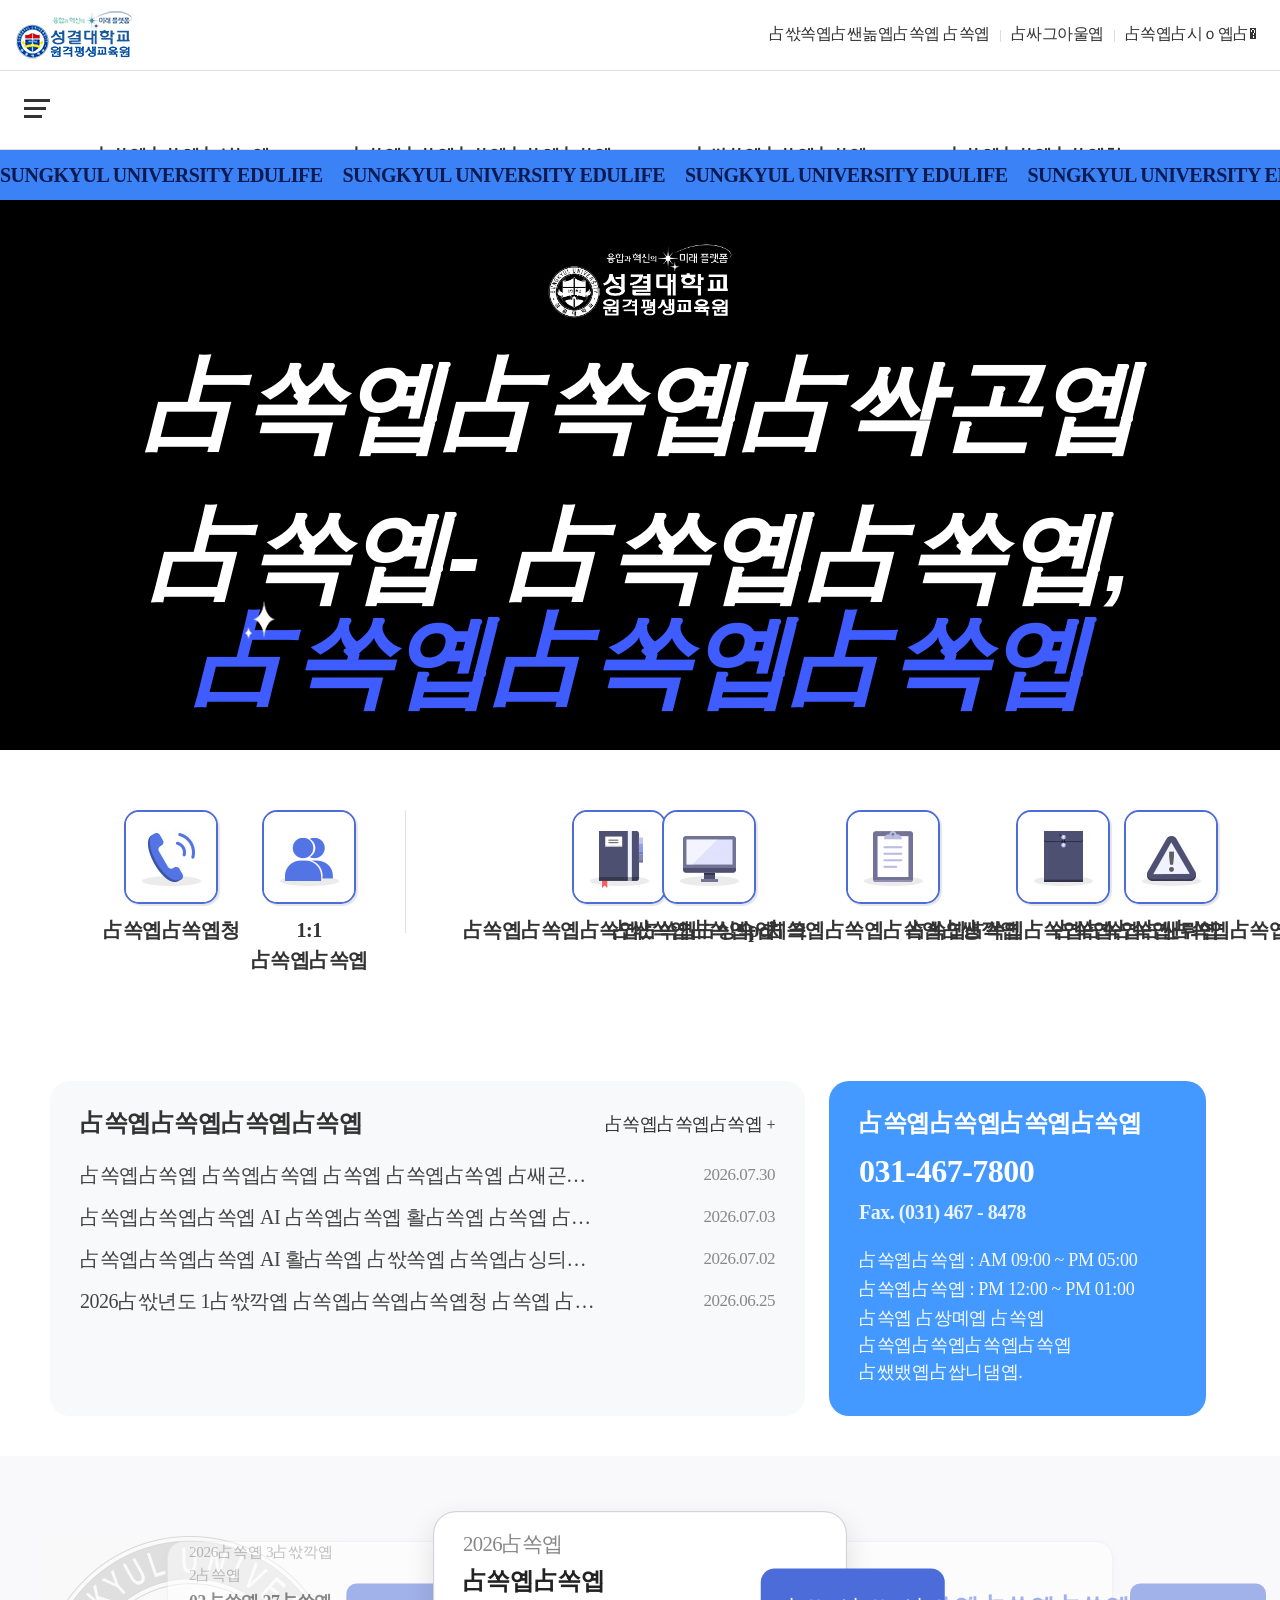
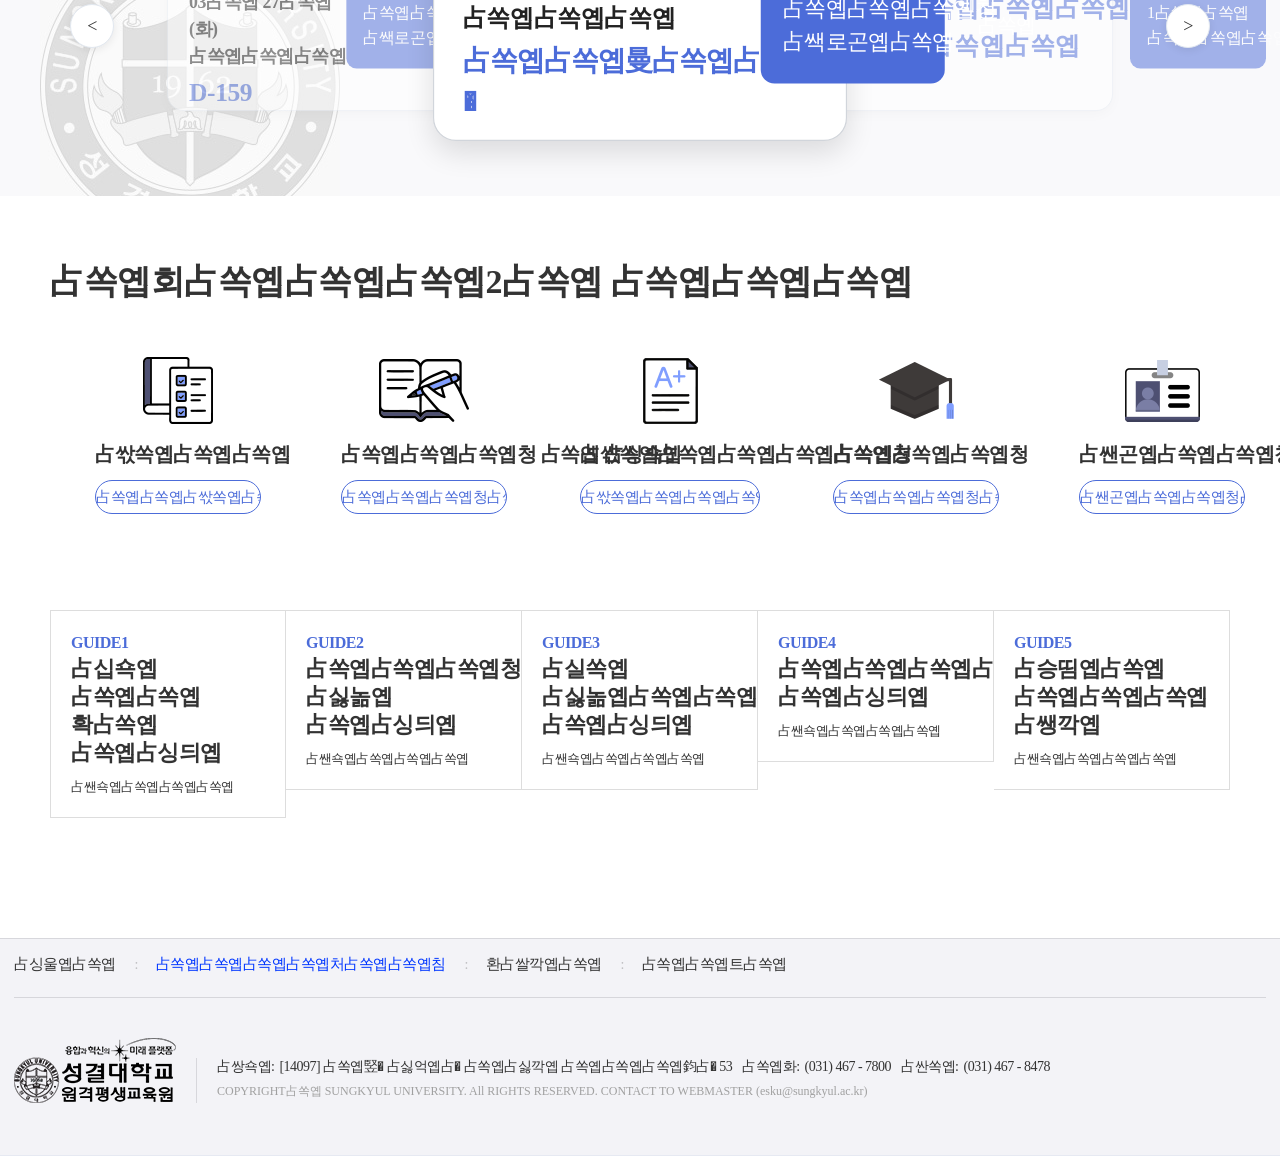
==== index.html @ aa6edd79 "Add files via upload" ====
<!DOCTYPE html>
<!-- saved from url=(0062)https://edulife.sungkyul.ac.kr/lec/home/cyberlec/new_index.php -->
<html lang="ko"><head><meta http-equiv="Content-Type" content="text/html; charset=EUC-KR">



<meta http-equiv="X-UA-Compatible" content="IE=edge">
<link rel="canonical" href="https://edulife.sungkyul.ac.kr/">
<meta name="description" content="������ �������� Ŀ��ŧ������ ��ȸ������ 1�� �հ��� �ϼ��غ�����.">
<meta property="og:type" content="website">
<meta property="og:title" content="��ȸ������ 1��! �Ϻ� ��� �ΰ� | ������б�">
<meta property="og:description" content="������ �������� Ŀ��ŧ������ ��ȸ������ 1�� �հ��� �ϼ��غ�����.">
<meta property="og:image" content="https://edulife.sungkyul.ac.kr/img/new_page/images/thumb_main.jpg">
<meta property="og:url" content="https://edulife.sungkyul.ac.kr">
<meta property="og:site_name" content="������б��������������">

<meta name="twitter:card" content="summary">
<meta name="twitter:title" content="��ȸ������ 1��! �Ϻ� ��� �ΰ� | ������б�">
<meta name="twitter:description" content="������ �������� Ŀ��ŧ������ ��ȸ������ 1�� �հ��� �ϼ��غ�����.">
<meta name="twitter:image" content="https://edulife.sungkyul.ac.kr/img/new_page/images/thumb_main.jpg">


<title>������б��������������</title>

<script src="./files/jquery-1.10.2.min.js.�ٿ�ε�"></script>
<!-- script type="text/javascript" src="/js/jquery.min.js"></script>   ���γ��� �����ʿ� ������ ver3.1.1 -->
<link href="./files/new_comm.css" rel="stylesheet" type="text/css">
<link href="./files/new_main.css" rel="stylesheet" type="text/css">
<link rel="stylesheet" href="./files/new_main2.css">
<link rel="icon" href="https://edulife.sungkyul.ac.kr/img/favicon.ico" type="image/x-icon">
<script>
//Ȩ������ �������ϸ鼭 getLoginNeed2 ���θ���: �α��� ��ΰ� Ʋ��:2018-09-11201809


var mouseX,mouseY,mouseID;
function getMemberLayer(id,e)
{	
	var x = (e.pageX) ? e.pageX : document.body.scrollLeft+event.clientX;
	var y = (e.pageY) ? e.pageY : document.body.scrollTop+event.clientY;
	var layer = document.getElementById('_member_layer_');
	if (location.href.indexOf('/home/') != -1||location.href.indexOf('/_system/') != -1)frames._action_frame_.location.href = "mypage.php?a=mbr_layer&id=" + id;
	else frames._action_frame_.location.href = "./_check.php?checkfile=mbrlayer&id=" + id;
	layer.style.display = 'block';
	layer.style.top = y-10+"px";
	layer.style.left = x+20+"px";

	mouseX = x;
	mouseY = y;
	mouseID= id;
}
function getMemberLayer_privacy(id,e, stat)
{	
	if(stat == 1) {
		var x = (e.pageX) ? e.pageX : document.body.scrollLeft+event.clientX;
		var y = (e.pageY) ? e.pageY : document.body.scrollTop+event.clientY;
		var layer = document.getElementById('_member_layer_');
		if (location.href.indexOf('/home/') != -1||location.href.indexOf('/_system/') != -1)frames._action_frame_.location.href = "mypage.php?a=mbr_layer&id=" + id;
		else frames._action_frame_.location.href = "./_check.php?checkfile=mbrlayer&id=" + id;
		layer.style.display = 'block';
		layer.style.top = y-10+"px";
		layer.style.left = x+20+"px";

		mouseX = x;
		mouseY = y;
		mouseID= id;
	} else {
		alert("�޴� ���ٱ����� �����ϴ�. �����ڿ��� �������ֽñ� �ٶ��ϴ�.");
	}
}
function MemberLayerHide(e)
{
	var x = (e.pageX) ? e.pageX : document.body.scrollLeft+event.clientX;
	var y = (e.pageY) ? e.pageY : document.body.scrollTop+event.clientY;

	if (x != mouseX || y != mouseY)
	{
		var layer = document.getElementById('_member_layer_');
		if(layer){
		layer.style.display = 'none';
		}
	}
}
function getMemberWin(que)
{
	window.open('../../_system/module/member/member.php?xsite=cyberlec&id=' + que,'','left=0,top=0,width=800,height=630,status=yes,scrollbars=yes');
}
function getEmailWin(domain,id)
{
	location.href = "mailto:" + id + "@" + domain;
}
function OpenZipcode(pwd,z1,z2,ad,ad1) 
{
	var gpwd = (pwd) ? pwd : '.';
	var url = gpwd+'/zipsearch/zipcode.php?zip1='+z1+'&zip2='+z2+'&address='+ad+'&address1='+ad1;
	window.open(url,'zip_win','width=460,height=550,statusbar=no,scrollbars=yes,toolbar=no');
}
function smOver(obj)
{
	obj.style.background='#FE8820';
	obj.style.color='white';
}
function smOut(obj)
{
	obj.style.background='#EFECE0';
	obj.style.color='black';
}
function goUrl(url,opt)
{
	if (opt == "")
	location.href = url;
	else
	window.open(url , '' , opt);
}
function reqChat(myid,userid)
{
	if (myid == '')
	{
		alert('�α����� �ּ���.      ');
	}
	else {
		window.open('../../_system/module/chat/chat.php?xsite=cyberlec&a=mkroom&que=mantoman/main&callid='+userid,'','left=0,top=0,width=500,height=480,scrollbars=no,status=yes');
	}
}
function SendSms(name,num,path)
{
	if (num == "")
	{
		alert("�޴��� ��ȣ�� �������� �ʾҽ��ϴ�.        ");
	}
	else
	{
		var n = num.split('-');
		url = path+"module.php?module=sms&q=phone&mobile_1="+n[0]+"&mobile_2="+n[1]+""+n[2]+"&toname="+name;
		getPopUpFlag(window.open(url , '' , 'left=0,top=0,width=170,height=390,scrollbars=no,status=yes,resizable=no'));
	}
}
function UploadView(id,uid,ok,que)
{
	if (ok == '1')
	{
		getPopUpFlag(window.open("../../_system/module/upload/view.php?xsite=cyberlec&id="+id+"&uid=" + uid + "&view=" + que , 'uploadviewwin', 'left=0,top=0,width=440,height=100,scrollbars=yes,status=yes'));
	}
	else {
		alert('�ٿ�ε� ������ �����ϴ�.             ');
	}
}
function BbsArticleWin(url,w,h)
{
	getPopUpFlag(window.open(url , 'articlewin' , 'left=0,top=0,width='+w+',height='+h+',scrollbars=yes,status=yes'));
}

function showInvWin(url)
{
	getPopUpFlag(window.open(url , 'articlewin' , 'left=0,top=0,width=800,height=600,scrollbars=yes,status=yes'));
}
function zoom(uid)
{
	window.open('../../_system/module/shop/zoom.php?uid=' + uid,'','left=0,top=0,width=480,height=555,scrollbars=no,status=yes');
}
function getTpriceLoyaltyJs(tprice,val)
{
	var tmpval = val ? val : 1; 
	return parseInt(Math.floor(parseInt(tprice)/tmpval ) * tmpval);
} 
function getLoginNeed()
{
	if(confirm('�α����� �ʿ��մϴ�.        \n\n���� �α����Ͻðڽ��ϱ�?'))
	{
		//location.href = "./login.php?referer=" + escape(location.href);
		location.href = "./login.php";
	}
}

//Ȩ������ �������ϸ鼭 ���θ���: �α��� ��ΰ� Ʋ��:2018-09-11
function getLoginNeed2()
{
	if(confirm('�α����� �ʿ��մϴ�.        \n\n���� �α����Ͻðڽ��ϱ�?'))
	{
		//location.href = "./login.php?referer=" + escape(location.href);
		location.href = "/lec/home/cyberlec/membership.php?q=content12";
	}
}

//20201027 �ű������� �α��� url
function getLoginNeed3()
{
	if(confirm('�α����� �ʿ��մϴ�.        \n\n���� �α����Ͻðڽ��ϱ�?'))
	{
		location.href = "./new_member.php?q=content01&referer=%2Flec%2Fhome%2Fcyberlec%2Fnew_index.php";
	}
}

function getDownInfo(uid)
{
	window.open('../../_system/module/upload/info.php?uid=' + uid,'','left=0,top=0,width=480,height=555,scrollbars=yes,status=yes');
}
function getMessenger(id)
{
	window.open('../../_system/module/messenger/index.php?id=' + id,'','left=0,top=0,width=550,height=650,scrollbars=no,status=yes,resizable=yes');
}

//webz
function imgOrignWin(url)
{
	getPopUpFlag(window.open('./img.view.php?img=' + url,'','width=10px,height=10px,status=yes,resizable=yes,scrollbars=yes'));
}
function sendprint(uid)
{
	getPopUpFlag(window.open('../../_system/module/print/print.htm?uid=' + uid , 'printwin' , 'top=0,left=0,width=650,height=600,scrollbars=yes,status=yes'));
}
function statview(id)
{
	getPopUpFlag(window.open('bbs_opr.php?q=stat&newwin=Y&id='+id , 'bbsstatwin' , 'top=0,left=0,width=650,height=600,scrollbars=no,status=yes'));
}
function singo(table,uid,userid,mbid)
{
	if (mbid == "")
	{
		alert('ȸ������ �α����� �ּ���.            ');
		return;
	}
	getPopUpFlag(window.open("bbs_opr.php?q=singo&xsite=cyberlec&newwin=Y&id=opr_notice&tbl=" + table + "&suid=" + uid + "&userid="+userid, "singowin" , "left=0,top=0,width=550,height=330,scrollbars=no,status=yes"));
}
function getDivWidth(width,div)
{
	var maxsize = parseInt(width);
    var content = document.getElementById(div); 
    var img = content.getElementsByTagName("img"); 
    for(i=0; i<img.length; i++) 
    { 

        if ( eval('img[' + i + '].width > maxsize') ) 
        { 
            var heightSize = ( eval('img[' + i + '].height')*maxsize )/eval('img[' + i + '].width') ; 
            eval('img[' + i + '].width = maxsize') ; 
            eval('img[' + i + '].height = heightSize') ; 
        } 
    }
	content.innerHTML = content.innerHTML.replace(/<img /ig,"<img onclick='imgOrignWin(this);' ");
}
function onlyNumber2(){
     if((event.keyCode<48)||(event.keyCode>57)){
       event.returnValue=false;
       }
 }
function ReSizeIframe() {}//����¡ó��
function getPageLink(lnum,p,tpage,imgpath)
{
	var g_p1 = "<img src='"+imgpath+"/prev1.gif' alt='������ư'> <span style='color:#666666;'>����</span>";
	var g_p2 = "<img src='"+imgpath+"/prev2.gif' alt='������ư'> <span style='color:#666666;'>����</span>";
	var g_n1 = "<span style='color:#666666;'>����</span> <img src='"+imgpath+"/next1.gif' alt='������ư'>";
	var g_n2 = "<span style='color:#666666;'>����</span> <img src='"+imgpath+"/next2.gif' alt='������ư'>";
	var g_cn = "&nbsp;&nbsp;<img src='"+imgpath+"/cutln.gif' hspace='8' alt='���м�'>&nbsp;&nbsp;";
	var g_q  = "<a href='javascript:getPageGo(1);'><img src='"+imgpath+"/btn_firstp.gif' alt='�Ǿչ�ư'> �Ǿ�</a> ";

	if(p < lnum+1) {
		g_q += g_p1;
	}else{
		var pp = parseInt((p-1)/lnum)*lnum; g_q += "<a href='javascript:getPageGo("+pp+");' style='color:#666666;'>"+g_p2+"</a>";
	}
	
	g_q += g_cn;

	var st1 = parseInt((p-1)/lnum)*lnum + 1;
	var st2 = st1 + lnum;

	for(var jn = st1; jn < st2; jn++)
	if ( jn <= tpage)
	(jn == p)? g_q += "<b style='font-size:11px;color:#FF4040;border:#dfdfdf solid 1px;padding:4px 6px 1px 6px;height:10px;background:#efefef;'>"+jn+"</b>"+g_cn : g_q += "<a href='javascript:getPageGo("+jn+");' style='color:#666666;'>"+jn+"</a>"+g_cn;

	if(tpage < lnum || tpage < jn) {
		g_q += g_n1;
	}else{
		var np = jn; g_q += "<a href='javascript:getPageGo("+np+");'>"+g_n2+"</a>";
	}
	g_q  += " <a href='javascript:getPageGo("+tpage+");' style='color:#666666;'>�ǳ� <img src='"+imgpath+"/btn_lastp.gif' alt='�ǳ���ư'></a>";
	document.write(g_q);
}
	
// ���������� ������ ��, ����������, ����������, URL
function get_paging(write_pages, cur_page, total_page, url, add)
{    
	var first = "<img src='/lec/_system/image/page/default/btn_firstp.gif' alt='�Ǿչ�ư'>";
	var prev = "<img src='/lec/_system/image/page/default/prev2.gif' alt='������ư'>";
	var next = "<img src='/lec/_system/image/page/default/next2.gif' alt='������ư'>";
	var last = "<img src='/lec/_system/image/page/default/btn_lastp.gif' alt='�ǳ���ư'>";	
	var vline = "&nbsp;&nbsp;<img src='/lec/_system/image/page/default/cutln.gif' hspace='8' alt='���м�'>&nbsp;&nbsp;";
	
    var str = '';
    if (cur_page > 1) {
        str += '<a href="'+url+'1'+add+'" class="pg_page pg_start">'+first+'</a>';
    }

    start_page = ( ( (parseInt)( (cur_page - 1 ) / write_pages ) ) * write_pages ) + 1;
    end_page = start_page + write_pages - 1;

    if (end_page >= total_page) end_page = total_page;

    if (start_page > 1) str += '<a href="'+url+(start_page-1)+add+'" class="pg_page pg_prev">'+prev+'</a>';

    if (total_page > 1) {
        for (var k = start_page; k <= end_page; k++) {
			
			//console.log('61 k=',k,' cur_page=',cur_page,' start_page=',start_page, ' end_page=',end_page);
			
            if (cur_page != k)
				if(k == start_page) str += '<a href="'+url+k+add+'" class="pg_page">'+k+'</a>';
                else str += vline+'<a href="'+url+k+add+'" class="pg_page">'+k+'</a>';
            else{
				if(k == start_page) str += '<strong class="pg_current">'+k+'</strong>';
                else str += vline+'<strong class="pg_current">'+k+'</strong>';
			}
        }
    }

    if (total_page > end_page) str += '<a href="'+url+(end_page+1)+add+'" class="pg_page pg_next">'+next+'</a>';

    if (cur_page < total_page) {
        str += '<a href="'+url+total_page+add+'" class="pg_page pg_end">'+last+'</a>';
    }
	
    if (str)
        document.write("<nav class='pg_wrap'><strong class='pg'>"+str+"</strong></nav>");
    else
        document.write("");
}

//20200929 ���������� ������ ��, ����������, ����������, URL - default_my_new ��
function get_paging2(write_pages, cur_page, total_page, url, add)
{    
	var first = "ó��";
	var prev = "����";
	var next = "����";
	var last = "��";	
	var vline = " "; // ���м�
	
    var str = '';
    if (cur_page > 1) {
        str += '<a href="'+url+'1'+add+'" class="page_prev">'+first+'</a>';
    }

    start_page = ( ( (parseInt)( (cur_page - 1 ) / write_pages ) ) * write_pages ) + 1;
    end_page = start_page + write_pages - 1;

    if (end_page >= total_page) end_page = total_page;

    if (start_page > 1) str += vline+'<a href="'+url+(start_page-1)+add+'" class="page_prev">'+prev+'</a>';

    if (total_page > 1) {
        for (var k = start_page; k <= end_page; k++) {
			
            if (cur_page != k)
				if(k == start_page) str += vline+'<a href="'+url+k+add+'" >'+k+'</a>';
                else str += vline+'<a href="'+url+k+add+'" >'+k+'</a>';
            else{
				if(k == start_page) str += vline+'<a href="#" class="on_page" title="���õ�">'+k+'</a>';
                else str += vline+'<a href="#" class="on_page" title="���õ�">'+k+'</a>';
			}
        }
    }

    if (total_page > end_page) str += vline+'<a href="'+url+(end_page+1)+add+'" class="page_next">'+next+'</a>';

    if (cur_page < total_page) {
        str += vline+'<a href="'+url+total_page+add+'" class="page_next">'+last+'</a>';
    }
	
    if (str)
        document.write("<div class='board_page'>"+str+"</div>");
    else
        document.write("");
}

//2021.01. ���������� �̺�Ʈ��
function get_paging3(write_pages, cur_page, total_page, url, add)
{    
	var first = "<<";
	var prev = "<";
	var next = ">";
	var last = ">>";	
	var vline = " "; // ���м�
	
    var str = '';
    if (cur_page > 1) {
        str += '<li><a href="'+url+'1'+add+'" class="page">'+first+'</a></li>';
    }

    start_page = ( ( (parseInt)( (cur_page - 1 ) / write_pages ) ) * write_pages ) + 1;
    end_page = start_page + write_pages - 1;

    if (end_page >= total_page) end_page = total_page;

    if (start_page > 1) str += vline+'<li><a href="'+url+(start_page-1)+add+'" class="page">'+prev+'</a></li>';

    if (total_page > 1) {
        for (var k = start_page; k <= end_page; k++) {
			
            if (cur_page != k)
				if(k == start_page) str += vline+'<li><a href="'+url+k+add+'" >'+k+'</a></li>';
                else str += vline+'<li><a href="'+url+k+add+'" >'+k+'</a></li>';
            else{
				if(k == start_page) str += vline+'<li><a href="#" class="now">'+k+'</a></li>';
                else str += vline+'<li><a href="#" class="now">'+k+'</a></li>';
			}
        }
    }

    if (total_page > end_page) str += vline+'<li><a href="'+url+(end_page+1)+add+'" class="page">'+next+'</a></li>';

    if (cur_page < total_page) {
        str += vline+'<li><a href="'+url+total_page+add+'" class="page">'+last+'</a></li>';
    }
	
    if (str)
        document.write("<ul>"+str+"</ul>");
    else
        document.write("");
}


//������Ŭ��
function getPageGo(n)
{ 
	var p   = getUriString('p');
	var que = location.href.replace('&p='+p,'');
		 que = que.indexOf('?') != -1 ? que : que + '?';
		 que = que.replace('&q=view&uid=' + getUriString('uid') , '');
	var xurl = que.split('#');
	location.href= xurl[0] + '&p=' + n; 
}

//�Ķ���Ͱ�
function getUriString(param)
{
	var QuerySplit = location.href.split('?');
	var ResultQuer = QuerySplit[1] ? QuerySplit[1].split('&') : '';

	for (var i = 0; i < ResultQuer.length; i++)
	{
		var keyval = ResultQuer[i].split('=');
		if (param == keyval[0]) return keyval[1];
	}
	return "";
}


function getPageLink_new(lnum,p,tpage,imgpath)
{

	

	var g_p1 = "<span >&lt;</span>";
	var g_p2 = "<span>&lt;</span>";
	var g_n1 = "<span>&gt;</span>";
	var g_n2 = "<span>&gt;</span>";
	var g_cn = " ";
	var g_q  = "<a href='javascript:getPageGo(1);' class='page_prev'> &lt;&lt;</a> ";

	if(p < lnum+1) {
		g_q += "<a class='page_prev'>"+g_p1+"</a>";
	}else{
		var pp = parseInt((p-1)/lnum)*lnum; g_q += "<a href='javascript:getPageGo("+pp+");' class='page_prev'>"+g_p2+"</a>";
	}
	
	g_q += g_cn;

	var st1 = parseInt((p-1)/lnum)*lnum + 1;
	var st2 = st1 + lnum;

	for(var jn = st1; jn < st2; jn++)
	if ( jn <= tpage)
	(jn == p)? g_q += "<a class='on_page'>"+jn+"</a>"+g_cn : g_q += "<a href='javascript:getPageGo("+jn+");' style='color:#666666;'>"+jn+"</a>"+g_cn;

	if(tpage < lnum || tpage < jn) {
		g_q += "<a class='page_next'>"+g_n1+"</a>";
	}else{
		var np = jn; g_q += "<a href='javascript:getPageGo("+np+");' class='page_next'>"+g_n2+"</a>";
	}
	g_q  += " <a href='javascript:getPageGo("+tpage+");' class='page_next'>&gt;&gt;</a>";
	document.write(g_q);
}

function getPageLink_new2(write_pages, cur_page, total_page, url, add)
{


	var first = "ó��������";
	var prev = "����������";
	var next = "����������";
	var last = "������������";	
	var vline = ""; // ���м�
	
    var str = '';
    if (cur_page > 1) {
        str += '<a href="'+url+'1'+add+'" class="jkbtn_arr">'+first+'</a>';
    }

    start_page = ( ( (parseInt)( (cur_page - 1 ) / write_pages ) ) * write_pages ) + 1;
    end_page = start_page + write_pages - 1;

    if (end_page >= total_page) end_page = total_page;

    if (start_page > 1) str += vline+'<a href="'+url+(start_page-1)+add+'" class="jkbtn_arr">'+prev+'</a>';

    if (total_page > 1) {
        for (var k = start_page; k <= end_page; k++) {
			
            if (cur_page != k)
				if(k == start_page) str += vline+'<a href="'+url+k+add+'" >'+k+'</a>';
                else str += vline+'<a href="'+url+k+add+'" >'+k+'</a>';
            else{
				if(k == start_page) str += vline+'<a href="#" class="on" title="���õ�">'+k+'</a>';
                else str += vline+'<a href="#" class="on" title="���õ�">'+k+'</a>';
			}
        }
    }

    if (total_page > end_page) str += vline+'<a href="'+url+(end_page+1)+add+'" class="jkbtn_arr">'+next+'</a>';

    if (cur_page < total_page) {
        str += vline+'<a href="'+url+total_page+add+'" class="jkbtn_arr">'+last+'</a>';
    }
	
    if (str)
        document.write("<div class='board_page'>"+str+"</div>");
    else
        document.write("");
}

function getDateFormat(date , type)
{
	var ck;
	var rtstr = "";
	var j = 0;
	for(var i = 0; i < type.length; i++) 
	{
		if(type.substring(i,i+1) == 'x')
		{
			rtstr += date.substring(j,j+1);
		}
		else {
			j--;
			rtstr += type.substring(i,i+1);
		}
		j++;
	}
	document.write(rtstr);	
}
function getJosa(str, tail) 
{ 
    strTemp = str.substr(str.length - 1); 
    return ((strTemp.charCodeAt(0) - 16) % 28 != 0) ? str + tail.substr(0, 1) : str + tail.substr(1, 1); 
}
//Ÿ�Ժ� (�񱳹��� , ������ ; ex: getTypeCheck(string , "1234567890") ) 
function getTypeCheck (s, spc)
{
	var i;

	for(i=0; i< s.length; i++) 
	{
		if (spc.indexOf(s.substring(i, i+1)) < 0) 
		{
			return false;
		}
	}        
	return true;
}

//�޸����� (number_format)
function commaSplit(srcNumber) 
{ 
	var txtNumber = '' + srcNumber; 

	var rxSplit = new RegExp('([0-9])([0-9][0-9][0-9][,.])'); 
	var arrNumber = txtNumber.split('.'); 
	arrNumber[0] += '.'; 
	do { 
		arrNumber[0] = arrNumber[0].replace(rxSplit, '$1,$2'); 
	} 
	while (rxSplit.test(arrNumber[0])); 
	if (arrNumber.length > 1) { 
		return arrNumber.join(''); 
	} 
	else { 
		return arrNumber[0].split('.')[0]; 
	} 
}

//�޸�����
function filterNum(str) 
{ 
	return str.replace(/^\$|,/g, ""); 
}
//����üũ
function commaInsert(field)
{
	if (!getTypeCheck(field.value , "0123456789,"))
	{
		alert('���ڸ� �Է��� �ּ���.       ');
		field.value = '';
		field.focus();
		return false;
	}
	field.value = commaSplit(filterNum(field.value));
}
</script>

<script>
function bookmarksite(url,title) {

   if(window.chrome){
      alert("Ctrl+DŰ�� �����ø� ���ã�⿡ �߰��Ͻ� �� �ֽ��ϴ�.");
   }
   // Firefox
   else if (window.sidebar) // firefox
   {
       window.sidebar.addPanel(title, url);
   }
   // Opera
   else if(window.opera && window.print)
   { // opera
      var elem = document.createElement('a');
      elem.setAttribute('href',url);
      elem.setAttribute('title',title);
      elem.setAttribute('rel','sidebar');
      elem.click();
   }
   else if (window.external && ('AddFavorite' in window.external)) {
            // IE Favorite
       window.external.AddFavorite(url, title);
   }else {
	alert('�˼��մϴ�. ���� �������� �ϸ�ũ ����� �������� �ʽ��ϴ�. ���� ������ּ���.');
	return false;
}
}
$(document).ready(function(){

	var currentHost = window.location.hostname; // ���� ������ (��: admin.example.com)
	var targetHost = "edulife.sungkyul.ac.kr"; // ������ ���� ������
	var allowedSubdomains = ["admin", "helper", "tutor"]; // �����̷�Ʈ�� ���굵���� ����Ʈ, devel �߰� �� �Ǽ��� ����

	var parts = currentHost.split(".");
	if (parts.length > 2) {
	var subdomain = parts[0]; // ù ��° �κ��� ���굵���� (��: admin)

	if (allowedSubdomains.includes(subdomain)) {
		// www.���� ���� �� ������ URL ����
		var newUrl = window.location.protocol + "//" + targetHost + window.location.pathname + window.location.search + window.location.hash;
		window.location.href = newUrl;
		}
	}
    
    $('.btn_layer_support').on('click', function(){
        var op = $(this);
        var lp = $("#" + $(this).attr("aria-controls"));
        accessibilityFocus(op,lp);
	});
	
	var popup_login = getCookie('popup_login');
    if (popup_login =="done") {
        $(".login_pop").hide();
    } else {
		$(".login_pop").show();
	}
    
    $('.login_pop_close').click(function () {
        $(this).parent().hide();
        setCookie00('popup_login', "done", 1);
    });
	
	$("body").find("iframe").each(function(index, item){
		if($(item).attr("title") == undefined) {
			$(item).attr("title", "��ũ��ó��");
		}		
	});	
	
	$(".allmenu > div > ul").each(function(index) {
	  var targetWidth = $(".main_menu > li").eq(index).width();
	  if(index == 0) {
		  $(this).css({"width": targetWidth + 70, "margin-left": "215px"});
	  } else if (index == 6) {
		  $(this).css("width", targetWidth);
	  } else {
		  $(this).css("width", targetWidth + 70);
	  }
	});
	
	 var $allMenu = $(".allmenu"); 
     var $menuBtn = $('.btn_allmenu');
	
	
	 $('nav').on('mouseenter', function() {
//        $menuBtn.addClass('open');
        $allMenu.addClass('open');
//        $allMenu.stop(true,true).slideDown(400);
//		 if (!$allMenu.is(':animated')) {
//			$allMenu.slideDown(400);
//		 }
	 }).on('mouseleave', function() {
		$menuBtn.removeClass('open');
		$allMenu.removeClass('open');
//		if (!$allMenu.is(':animated')) {
//			$allMenu.slideUp(400);
//		}
//		$allMenu.stop(true,true).slideUp(400);
	 });

	$('.btn_allmenu').click(function(){
		$(this).toggleClass('open');
		$allMenu.toggleClass('open');
//    	$allMenu.stop(true, true).slideToggle(400);
	});
	
});
function accessibilityFocus(op, lp) {
    var lpObj = lp.children(".lpop_cont");
    var lpObjClose = lp.find(".lpop_close");
    var lpObjTabbable = lpObj.find("button, input:not([type='hidden']), select, iframe, textarea, [href], [tabindex]:not([tabindex='-1'])");
    var lpObjTabbableFirst = lpObjTabbable && lpObjTabbable.first();
    var lpObjTabbableLast = lpObjTabbable && lpObjTabbable.last();
    var lpOuterObjHidden = $(".skip-links, .masthead, .initial-content, .search-content, .page__footer"); 
    var all = $(".masthead, .page__footer").add(lp);
    var tabDisable;


    lpOuterObjHidden.attr("aria-hidden", "true"); 
    lpObjTabbable.length ? lpObjTabbableFirst.focus().on("keydown", function(event) { 
        if (event.shiftKey && (event.keyCode || event.which) === 9) {
            event.preventDefault();
            lpObjTabbableLast.focus();
        }
    }) : lpObj.attr("tabindex", "0").focus().on("keydown", function(event){
        tabDisable = true;
        if ((event.keyCode || event.which) === 9) event.preventDefault();
    });

    lpObjTabbableLast.on("keydown", function(event) {
        if (!event.shiftKey && (event.keyCode || event.which) === 9) {
            event.preventDefault();
            lpObjTabbableFirst.focus();
        }
    });

//    lp.attr("tabindex", 0).show().focus();
	lp.show().focus();
	lp.find('.lpop_close').attr("tabindex", 0).focus();
    lpObjClose.on('click', function(){
        lp.hide();
        lpOuterObjHidden.removeAttr("aria-hidden");
        op.attr("tabindex", 0).focus();
    });
}
function getCookie(name) {
    var nameOfCookie = name + "=";
    var x = 0;
    while (x <= document.cookie.length) {
        var y = (x + nameOfCookie.length);
        if (document.cookie.substring(x, y) == nameOfCookie) {
            if ((endOfCookie = document.cookie.indexOf(";", y)) == -1)
                endOfCookie = document.cookie.length;
            return unescape(document.cookie.substring(y, endOfCookie));
        }
        x = document.cookie.indexOf(" ", x) + 1;
        if (x == 0) break;
    }
    return "";
}
function setCookie24(name, value, expiredays) {
    var todayDate = new Date();
    todayDate.setDate(todayDate.getDate() + expiredays);
    document.cookie = name + "=" + escape(value) + "; path=/; expires=" + todayDate.toGMTString() + ";";
}

function setCookie00(name, value, expiredays) {
    var todayDate = new Date(); todayDate = new Date(parseInt(todayDate.getTime() / 86400000) * 86400000 + 54000000);
    if (todayDate > new Date()) {
        expiredays = expiredays - 1;
    }
    todayDate.setDate(todayDate.getDate() + expiredays);
    document.cookie = name + "=" + escape(value) + "; path=/; expires=" + todayDate.toGMTString() + ";";
}
	
</script>
    



<script>
var logexp = location.href.split('/');
var favoriteurl= 'https://' + logexp[2]; //Ȩ�������ּ�
var favoritetitle= '������б��������������'; //Ȩ������Ÿ��Ʋ

function HelpControll(){
        window.open('https://helpu.kr/nesnet/','helpcontroll','toolbar=no,location=no,directories=no,status=no,menubar=no,scrollbars=yes,top=50,left=50,width=840,height=550');
}
</script>
<script>
if(navigator.userAgent.match(/Android|Mobile|iP(hone|od|ad)|BlackBerry|IEMobile|Kindle|NetFront|Silk-Accelerated|(hpw|web)OS|Fennec|Minimo|Opera M(obi|ini)|Blazer|Dolfin|Dolphin|Skyfire|Zune/)){

 location.href = "https://medulife.sungkyul.ac.kr/";  //����Ͽ� �ε��������� ����

}

</script>



<style>
a:focus-visible {outline: 2px solid #ff0000; outline-offset: 1px;}
.snb a:focus-visible {outline: 2px solid #ff0000; outline-offset: -2px;}
.btn_logins a:focus-visible {outline: 2px solid #000; outline-offset: 2px;}
#skip a:focus-visible {outline: 2px solid #ff0000; outline-offset: -2px;}
.header_wrap_top a:focus-visible, .header_wrap_menu a:focus-visible {outline: 2px solid #ff0000; outline-offset: 1px;}
.header_wrap_top p.htop_img {width: auto; margin: 10px 15px 0 0;}
.header_wrap_menu .f_left + .f_left {margin-left: 30px;}
	
#moo_container{display:none}
#n_container{display:block; background: transparent;}
	
body {background: #e6e9f2;}
#n_container.n_container_new {display:block; margin: 50px auto; padding: 0; background: #fff; border-radius: 10px;}
.n_container_new .new_contentbox {float: left; width: calc(100% - 10px); margin: 10px 0; background: #f5f6fb; border-radius: 10px;}
.n_container_new .tbl_paylist td {background: #fff;}
.n_container_new .snb {overflow: visible;}
.n_container_new .snb h1 {background: none; color: #333;}
.n_container_new .menu_v li.active {border: none;}
.n_container_new .menu_v li a {padding: 10px 0px 10px 10px; border: none;}
.n_container_new .menu_v li a:hover {background: none;}
.n_container_new .menu_v li a .i {background: none;}
.n_container_new .menu_v li:hover:after {content: ''; position: absolute; bottom: 5px; left: 10px; display: inline-block; width: calc(100% - 20px); height: 1px; background: #3b59c5;}
.n_container_new .menu_v li.active a, .n_container_new .menu_v li a:hover {color: #3b59c5;}
.n_container_new .menu_v li.active .i {border-radius: 100%; width: 24px; height: 24px; margin: 0; left: calc(100% - 10px); top: calc(50% - 12px); transform: rotate(180deg); background: #f5f6fb url(/img/n_img/ico_sub.gif) no-repeat 8px 8px;}
.n_container_new .banner_new1 {width: calc(100% - 20px); margin: 40px 10px 10px 10px; border: none; background: #f5f6fb; border-radius: 10px;}
.n_container_new .banner_new1 > p {padding-left: 10px;}
.n_container_new .banner_new1 > p:first-child {padding-left: 0; font-size: 22px; text-align: center; color: #D50000;}
.n_container_new .banner_new1 > p:first-child:before {content: ''; display: inline-block; width: 32px; height: 32px; background: url('/img/new_page/images/ic_banner.png')}
.n_container_new .banner_new1 > span {padding: 10px 0 0 10px;}
.n_container_new .banner_new1 span {color: #333;}
.n_container_new .banner_new1 > p.frm_title {padding: 10px;}
.n_container_new .banner_new1 > p.frm_title:before {left: 10px; width: calc(100% - 20px);}
.n_container_new .info_regbox {padding: 0 10px;}
.n_container_new .banner_new1.banner_new_fixed, .n_container_new .banner_new1.banner_new_bot {width: 170px;}
.n_container_new .info_regbox .infor_ok {background: #b0b0b0; color: #fff;}
.n_container_new .info_regbox .btn_ok {border-color: #3c42a0; background: #4951be;}
.n_container_new .info_regbox .nwitems .nwi_texts, .n_container_new .info_regbox .nwitems select {border-color: #E3E4E8;}
	
#skip{position:relative;z-index:9999}
#skip a{position:absolute;top:-40px;left:0;width:100%;padding:5px 0;background-color:#033478;font-size:14px;line-height:30px;color:#FFF;text-align:center;transition:all 0.4s}
#skip a:hover,#skip a:focus,#skip a:active{top:0;text-decoration:none}
.hide2{overflow:hidden;position:absolute;left:-1px;top:-1px;width:0;height:0;font-size:0;line-height:0}/* ���ټ����� ���� display:none �ۼ� ���� */
	

.header_logo h1 {position: absolute;top: 45px;left: calc(50% - 160px); font-size: 0; line-height: 0;}
#layer_support {display: none;}
#layer_support .bg_form {opacity: 0.4;}
.layer_cont {position:fixed; top:50px; left:50%; display:block; width:700px; margin-left:-350px; padding: 0; border:1px solid #888; background: #fff; box-sizing:border-box; overflow:hidden; z-index:9999; border-radius: 10px;}
.layer_cont h3{font-size:23px; font-weight:bold; padding-left: 20px; position:relative; margin:0; line-height:60px; border-bottom:1px solid #bcbcbc; background:#eee; color:#222;}
.layer_cont h3 span{ font-size:17px; font-weight:400; color:#888; display:block}
.layer_cont h3 > a {position:absolute; top: 10px; right: 10px}
.layer_cont > div {padding: 40px 0; text-align: center;}
.layer_cont > div .layer_cont_btn {margin-top: 20px;}
.layer_cont .btn_support {display: inline-block; margin-left: 18px;}
.layer_cont .btn_support:first-child {margin-left: 0;}
	
	
.header_wrap .login_pop {position: absolute; top: 145px; right: calc(50% - 685px); width: 260px; height: 100px; text-align: center; border: 1px solid #f0f0f0; background: #fff; border-radius: 5px; box-shadow: 0px 2px 2px 2px rgba(0,0,0,0.2); z-index: 10;}
.header_wrap .login_pop > a {position: absolute; top: 5px; right: 2px; line-height: 1; filter: invert(1); z-index: 11;}
.header_wrap .login_pop_cont {position: relative; }
.header_wrap .login_pop_cont:before {content: ''; position: absolute; top: -25px; left: calc(50% - 9px); width: 18px; height: 9px; background: url('/img/new_page/main_new2/ic_msg_arrow.png') no-repeat;}
.header_wrap .login_pop_cont > p {margin-top: 16px; font-size: 13px; color: #757575;}
.header_wrap .login_pop_cont > p > span {font: inherit; font-weight: 600; color: inherit;}
.header_wrap .login_pop_cont > a {display: inline-block; min-width: 58px; margin-top: 6px; padding: 5px 8px; font-size: 13px; line-height: 1; background: #333; color: #fff; border-radius: 2px;}
.header_wrap .login_pop_cont > a + a {margin-left: 4px; background: #18a4ea;}


.header_wrap {position: relative; height: 150px;}
.header_wrap, .footer_wrap {min-width: 1252px;}
.header_wrap .section_cont, .footer_wrap .section_cont {width: 1252px;}
/*.header_wrap .section_cont, .footer_wrap .section_cont {width: 1200px;}*/
.header_wrap .header_top .section_cont > div, .header_wrap .header_main .section_cont > div {display: inline-block; width: 100%;}
.header_wrap .header_top {height: 70px; background: #fff}
.header_wrap .header_top h1 {float: left; margin: 10px 0 0 0; padding: 0; line-height: 1;}
.header_wrap .header_top ol.top_menu {float: right; margin-top: 20px;}
.header_wrap .header_top ol.top_menu > li {float: left; font-size: 13px; line-height: 28px;}
.header_wrap .header_top ol.top_menu > li:first-child {margin-left: 0;}
.header_wrap .header_top ol.top_menu > li:before {content: ''; display: inline-block; width: 1px; height: 12px; vertical-align: middle; background: #ddd;}
.header_wrap .header_top ol.top_menu > li:first-child:before {display: none;}
.header_wrap .header_top ol.top_menu > li > a, .header_wrap .header_top ol.top_menu > li > a > span {font: inherit; font-size: 16px;}
.header_wrap .header_top ol.top_menu > li > a {display: inline-block; padding: 0 10px; font: inherit;}
.header_wrap .header_top:after {content: ""; display: block; clear: both;}


.header_wrap .header_main * {line-height: 1;}
.header_wrap .header_main {height: 80px; padding-top: 10px; border-top: 1px solid #2a5ca5; border-bottom: 1px solid #2a5ca5; background: #2a5ca5;}
.header_wrap .header_main nav {float: right; display: inline-block; height: 70px; padding-top: 10px;}
.header_wrap .header_main ul.main_menu {float: right;}
.header_wrap .header_main ul.main_menu > li {float: left; position: relative; margin-left: 80px; font-size: 18px; line-height: 32px; font-weight: 600;}
.header_wrap .header_main ul.main_menu > li > a {position: relative; display: inline-block; width: 100%; height: 100%; font-size: inherit; line-height: 2; color: #fff;}
.header_wrap .header_main ul.main_menu > li > a:before {content: ''; position: absolute; top: -8px; left: calc(50% - 4px); display: inline-block; width: 8px; height: 8px; background: #f0f0f0; border-radius: 100%; transform: scale(0); transition: transform 250ms ease;}
.header_wrap .header_main ul.main_menu > li > a:hover:before {transform: scale(1);}
.header_wrap .header_main ul.main_menu > li > a:after {content: ''; position: absolute; bottom: -4px; left: 0; display: inline-block; width: 100%; height: 1px; background: #f0f0f0; transform: scaleX(0); transition: transform 250ms ease;}
.header_wrap .header_main ul.main_menu > li > a:hover:after {transform: scaleX(1);}
.header_wrap .header_main ul.main_menu > li:last-child:before {content: ''; position: absolute; top: 10px; left: -45px; display: inline-block; width: 1px; height: 14px; background: #f0f0f0;}
.header_wrap .header_main ul.main_menu > li:last-child > a > span {display: inline-block; margin: 8px 4px 0 0; vertical-align: top;}
.header_wrap .btn_allmenu {float: left; display: inline-block; margin: 18px 10px 10px 10px;}
.header_wrap .btn_allmenu > span {display: block; width: 26px; height: 3px; margin-top: 5px; background: #eee; transition: all 0.3s;}
.header_wrap .btn_allmenu > span:nth-child(1) {margin-top: 0;}
.header_wrap .btn_allmenu > span:nth-child(2) {width: 22px;}
.header_wrap .btn_allmenu > span:nth-child(3) {width: 18px;}
.header_wrap .btn_allmenu.open > span:nth-child(1) {width: 23.5px; margin-top: 5px; transform: rotate(-45deg) translateY(5.5px);}
.header_wrap .btn_allmenu.open > span:nth-child(2) {display: none;}
.header_wrap .btn_allmenu.open > span:nth-child(3) {width: 24px; transform: rotate(45deg) translateY(-5.5px);}	
	
.header_wrap .allmenu {position: absolute; top: 150px; left: 0; width: 100%; height: 0; padding: 0; background: rgba(234, 240, 250, 0.95); overflow: hidden; transform-origin: top; transition: height 0.4s ease; z-index: 10;}
.header_wrap .allmenu .section_cont {padding: 10px 0;}
.header_wrap .allmenu.open {height: 235px; border-bottom: 1px solid #c7c8c9; transform-origin: top; transition: height 0.4s ease;}
.header_wrap .allmenu.open .section_cont {position: absolute; top: 0; left: calc(50% - 633px);}
.header_wrap .allmenu ul {float: left; min-height: 215px; margin-left: 10px; text-align: left; border-left: 1px solid #c1c8d1; padding-left: 5px;}
.header_wrap .allmenu ul:first-child {margin-left: 0;}
.header_wrap .allmenu ul > li {position: relative; margin-top: 10px; font-size: 15px; line-height: 1.2; letter-spacing: -0.5px; color: #444;}
.header_wrap .allmenu ul > li:first-child {margin-top: 0; font-weight: 600; color: #222;}
.header_wrap .allmenu ul > li > a {position: relative; display: inline-block; padding-left: 5px; font: inherit;}
.header_wrap .allmenu ul > li:hover > a {color: #2a5ca5; font-weight: 800;}
/*.header_wrap .allmenu ul > li:hover > a:before {content: ''; position: absolute; top: calc(50% - 1px); left: -2px; display: inline-block; width: 3px; height: 3px; background: #2a5ca5; border-radius: 100%;}*/
.header_wrap .allmenu ul > li:hover > a:after {content: ''; position: absolute; bottom: -2px; left: 0; display: inline-block; width: calc(100% - 5px); height: 1px; margin-left: 5px; background: #2a5ca5;}
	
	
/*main*/
.header_wrap .header_main {border-color: #ddd;}
.header_wrap .header_main, .header_wrap .allmenu {background: #fff;}
.header_wrap .header_main ul.main_menu > li > a {color: #333;}
.header_wrap .header_main ul.main_menu > li:last-child:before {background: #999;}
.header_wrap .header_main ul.main_menu > li:last-child > a > span {filter: invert(1);}
.header_wrap .header_main ul.main_menu > li > a:before, .header_wrap .header_main ul.main_menu > li > a:after {background: #2a5ca5;}
.header_wrap .btn_allmenu > span {background: #333;}


.footer_wrap {position: relative; margin-bottom: -16px; font-size: 14px; line-height: 1; border-top: 1px solid #d7d7dc; background: #f3f3f7; color: #333;}
.footer_wrap .footer_menu {display: inline-block; width: 100%; padding: 12px 0;}
.footer_wrap .footer_menu ul > li {position: relative; float: left; margin-left: 40px; line-height: 28px;}
.footer_wrap .footer_menu ul > li:before {content: ':'; position: absolute; top: 0; left: -21px; color: rgba(68, 68, 68, 0.3);}
.footer_wrap .footer_menu ul > li > a {display: inline-block; width: 100%; height: 100%; font-size: 15px;}
.footer_wrap .footer_menu ul > li:first-child {margin-left: 0;}
.footer_wrap .footer_menu ul > li:first-child:before {display: none;}
.footer_wrap .footer_info {display: inline-block; width: 100%; padding: 40px 0; border-top: 1px solid rgba(208, 208, 213, 0.8);}
.footer_wrap .footer_info > p, .footer_info > div {float: left;}
.footer_wrap .footer_info > p:after {content: ''; display: inline-block; width: 1px; height: 45px; margin: 20px 20px 0 20px; vertical-align: top; background: rgba(208, 208, 213, 0.8);;}
.footer_wrap .footer_info > div {padding-top: 18px;}
.footer_wrap .footer_info > div > p {display: inline-block; margin-right: 10px;}
.footer_wrap .footer_info > div > p > span {margin-right: 5px;}
.footer_wrap .footer_info > div > p > span:after {content: ':';}
.footer_wrap .footer_info > div > p:last-child {display: block; margin-top: 5px; font-size: 12px; color: #a0a0a0; letter-spacing: 0;}
</style>

</head>
<body style="">

<!-- �˾� -->
<!--<a name="main_top" id="main_frame_1"></a>-->
<div class="popdiv">

<script>
<!--
//-->
</script>
</div>
<!-- �˾� E -->



<!-- �˾� -->
<!-- �˾� E -->








<link rel="stylesheet" href="./files/lightslider.css">
<link href="./files/swiper_4.5.1.css" rel="stylesheet" type="text/css">
<script src="./files/swiper_4.5.1.js.�ٿ�ε�"></script>
<script src="./files/lightslider.js.�ٿ�ε�"></script>

<script>
$(function() {
	//20210503 �����ټ� - ��� ��ħ�޴� ����
	$("#n_top_menu button, #n_top_menu a").focus(function() {
		$("#n_bottom_menu").css({"display":""});
	});
	$("button, a, input").not("#n_top_menu button, #n_top_menu a, #n_top_menu input").focus(function() {
		$("#n_bottom_menu").css({"display":"none"});
	});

});
</script>



<script>
$(document).ready(function(){

	$('.btn_sitemap').click(function() {
		$(this).attr("aria-expanded", true);
		$('header').toggleClass('active');
	});

	var didScroll;
	var lastScrollTop = 0;
	var delta = 5;
	var navbarHeight = $('header').outerHeight();

	$(window).scroll(function(event){
	    didScroll = true;
	});
	setInterval(function(){
	    if(didScroll){
	        hasScrolled();
	        didScroll = false;
	    }
	}, 250);
	function hasScrolled(){
	    var st = $(this).scrollTop();

	    if(Math.abs(lastScrollTop - st) <= delta)
	    return;
	    if(st > lastScrollTop && st > navbarHeight){
	        $('header').removeClass('header_down').addClass('header_up');
	    }else{
	        if(st + $(window).height() < $(document).height()){
	            $('header').removeClass('header_up').addClass('header_down');
	        }
	    }
	    lastScrollTop = st;
	}
});

</script>



<!-- skip menu ���� -->
<div id="skip">
    <strong class="hide2">�ݺ����� �ǳʶٱ�</strong>
    <a href="https://edulife.sungkyul.ac.kr/lec/home/cyberlec/new_index.php#conts_pagviews" tabindex="1" title="�����ٷΰ���">���� �ٷΰ���</a>
</div>
<!-- skip menu ��//-->


<!-- UI Object -->
<div id="n_wrap">
<!-- header -->
<div id="n_header">

<div class="header_wrap"> 
<!--
	-->
  
  
  	<div class="header_top">
		<div class="section_cont">
			<div>
				<h1>
					<a href="#"><img src="./files/logo_sku02.png" alt="������б�"></a>
				</h1>
				<ol class="top_menu">
				 	<!--				<li><a href="/lec/home/cyberlec/new_member.php?q=content09"><span>������������� �α���</span></a></li>-->
				 									<li><a href="https://edulife.sungkyul.ac.kr/lec/home/cyberlec/new_member.php?q=re_content&amp;referer=.%2Fnew_member.php%3Fq%3Dcontent07"><span>�н��ڳ��� ��</span></a></li>
					<li><a href="https://edulife.sungkyul.ac.kr/lec/home/cyberlec/new_member.php?a=logout"><span>�α׾ƿ�</span></a></li>
									<li><a href="javascript:;" onclick="bookmarksite();"><span>���ã��</span></a></li>
																								</ol>
			</div>
		</div>
	</div>
  
  
   <div class="header_main">
		<div class="section_cont">
			<div>
			<a href="#" class="btn_allmenu" title="��ü�޴�"><span></span><span></span><span></span></a>
			<nav>
				<ul class="main_menu">
					<li><a href="https://edulife.sungkyul.ac.kr/lec/home/cyberlec/new_welfare.php?q=content01">�����ȳ�</a></li>
					<li><a href="https://edulife.sungkyul.ac.kr/lec/home/cyberlec/new_credit.php?q=content01">����������</a></li>
					<li><a href="https://edulife.sungkyul.ac.kr/lec/home/cyberlec/bbs.php?id=notice">�н�����</a></li>
					<li><a href="https://edulife.sungkyul.ac.kr/lec/home/cyberlec/new_degree.php?q=content01">������û</a></li>
					<li><a href="https://edulife.sungkyul.ac.kr/lec/home/cyberlec/new_support.php?q=content01">�ǽ���������</a></li>
					<li><a href="https://edulife.sungkyul.ac.kr/lec/home/cyberlec/new_membership.php?q=content08">ȸ������</a></li>
					<li><a href="https://edulife.sungkyul.ac.kr/lec/home/cyberlec/new_myclassroom.php?q=content01"><span><img src="./files/ic_myclass.png" alt=""></span>���ǰ��ǽ�</a></li>
				</ul>
				<div class="allmenu">
					<div class="section_cont">
						<ul style="width: 134px; margin-left: 215px;">
							<li><a href="https://edulife.sungkyul.ac.kr/lec/home/cyberlec/new_welfare.php?q=content01">��ȸ������ �Ұ�</a></li>
							<li><a href="https://edulife.sungkyul.ac.kr/lec/home/cyberlec/new_welfare.php?q=content02">�ڰݾȳ� �� �̼�����</a></li>
							<li><a href="https://edulife.sungkyul.ac.kr/lec/home/cyberlec/new_welfare.php?q=content03">�ڰ�����������</a></li>
							<li><a href="https://edulife.sungkyul.ac.kr/lec/home/cyberlec/new_welfare.php?q=content04">��ȸ�����л�(�����л�)</a></li>
							<li><a href="https://edulife.sungkyul.ac.kr/lec/home/cyberlec/new_welfare.php?q=content05">�����зº� �̿�ȳ�</a></li>
						</ul>
						<ul style="width: 150px;">
							<li><a href="https://edulife.sungkyul.ac.kr/lec/home/cyberlec/new_credit.php?q=content01">������������?</a></li>
							<li><a href="https://edulife.sungkyul.ac.kr/lec/home/cyberlec/new_credit.php?q=content02">�������� ����</a></li>
							<li><a href="https://edulife.sungkyul.ac.kr/lec/home/cyberlec/new_credit.php?q=content03">��������</a></li>
							<li><a href="https://edulife.sungkyul.ac.kr/lec/home/cyberlec/new_credit.php?q=content04">�������� ���ǻ���</a></li>
						</ul>
						<ul style="width: 134px;">
							<li><a href="https://edulife.sungkyul.ac.kr/lec/home/cyberlec/bbs.php?id=notice">��������</a></li>
							<li><a href="https://edulife.sungkyul.ac.kr/lec/home/cyberlec/bbs.php?id=reviews">�����ı�</a></li>
							<li><a href="https://edulife.sungkyul.ac.kr/lec/home/cyberlec/bbs.php?id=sandong">�̺�Ʈ</a></li>
							<li><a href="https://edulife.sungkyul.ac.kr/lec/home/cyberlec/bbs.php?id=faq">���ֹ�������</a></li>
							<li><a href="https://edulife.sungkyul.ac.kr/lec/home/cyberlec/bbs.php?id=qna">�н����</a></li>
						</ul>
						<ul style="width: 134px;">
							<li><a href="https://edulife.sungkyul.ac.kr/lec/home/cyberlec/new_degree.php?q=content01">������û</a></li>
<!--							<li><a href="/lec/home/cyberlec/new_degree.php?q=content02">��Ű����û</a></li>-->
							<li><a href="https://edulife.sungkyul.ac.kr/lec/home/cyberlec/new_degree.php?q=content03">��ٱ���</a></li>
							<li><a href="https://edulife.sungkyul.ac.kr/lec/home/cyberlec/new_degree.php?q=content09">������û����</a></li>
							<li><a href="https://edulife.sungkyul.ac.kr/lec/home/cyberlec/new_degree.php?q=content05_2">�����н�����</a></li>
							<li><a href="https://edulife.sungkyul.ac.kr/lec/home/cyberlec/new_degree.php?q=content04">�л�����</a></li>
							<li><a href="https://edulife.sungkyul.ac.kr/lec/home/cyberlec/new_degree.php?q=content06">���������ȳ�</a></li>
						</ul>
						<ul style="width: 166px;">
							<li><a href="https://edulife.sungkyul.ac.kr/lec/home/cyberlec/new_support.php?q=content02_3">����ǽ����������ȳ�</a></li>
							<li><a href="https://edulife.sungkyul.ac.kr/lec/home/cyberlec/new_support.php?q=content02_1">����ǽ������ȳ� �� �ۼ�</a></li>	
							<li><a href="https://edulife.sungkyul.ac.kr/lec/home/cyberlec/new_support.php?q=content02_2">����ǽ�����ȳ�</a></li>
						</ul>
						<ul style="width: 150px;">
							<li><a href="https://edulife.sungkyul.ac.kr/lec/home/cyberlec/new_membership.php?q=content01">ȸ������</a></li>
							<li><a href="https://edulife.sungkyul.ac.kr/lec/home/cyberlec/new_membership.php?q=content09">����PC����</a></li>
							<li><a href="https://edulife.sungkyul.ac.kr/lec/home/cyberlec/new_membership.php?q=content03">�������Է�</a></li>
							<li><a href="https://edulife.sungkyul.ac.kr/lec/home/cyberlec/new_support.php?q=content02_1">����ǽ�����</a></li>
							<li><a href="https://edulife.sungkyul.ac.kr/lec/home/cyberlec/new_member.php?q=re_pw2">��й�ȣ����</a></li>						
							<li><a href="https://edulife.sungkyul.ac.kr/lec/home/cyberlec/new_membership.php?q=content05">ȸ��Ż���û</a></li>
						</ul>
						<ul style="width: 102px;">
							<li><a href="https://edulife.sungkyul.ac.kr/lec/home/cyberlec/new_myclassroom.php?q=content01">���ǽ�����</a></li>
							<li><a href="https://edulife.sungkyul.ac.kr/lec/home/cyberlec/new_myclassroom.php?q=content02">�����̷�</a></li>
							<li><a href="https://edulife.sungkyul.ac.kr/lec/home/cyberlec/new_myclassroom.php?q=content03">������û����</a></li>
							<li><a href="https://edulife.sungkyul.ac.kr/lec/home/cyberlec/new_myclassroom.php?q=content04">����Ȯ��</a></li>
							<li><a href="https://edulife.sungkyul.ac.kr/lec/home/cyberlec/new_myclassroom.php?q=content05">�������߱�</a></li>
							<li><a href="https://edulife.sungkyul.ac.kr/lec/home/cyberlec/new_myclassroom.php?q=content06">�ٿ�ε弾��</a></li>
							<li><a href="https://edulife.sungkyul.ac.kr/lec/home/cyberlec/new_myclassroom.php?q=content07">���������̼�</a></li>
							<li><a href="https://edulife.sungkyul.ac.kr/lec/home/cyberlec/new_myclassroom.php?q=content12">��������</a></li>
						</ul>
					</div>
				</div>
			</nav>
			</div>

		</div>
	</div>

</div>

<div id="layer_support">
    <div class="mw_qu_form">
        <div class="bg_form"><!-- Don't put here any content --></div>
    </div>
    <div class="layer_cont lpop_cont">
       <h3><a href="javascript:;" class="lpop_close" onclick="document.getElementById(&#39;layer_support&#39;).style.display=&#39;none&#39;" title="�������� �ȳ� �ݱ�"><img src="./files/ic_pop_close.png" alt="�ݱ�"></a></h3>
        <div>
            <img src="./files/img_support2.jpg" alt="���������ȳ�, ���� ������� �̿� ����, ������ Ȯ��: �������� ������ PC �������� �޸����ּ���, �������� ��� ��ȭ: ���� ��ȭ�ּ���. ��ȭ ��� �߿��� ���������� �����մϴ�, ���ݼ��� ����: ������ �ȳ��� ���� ���� ���� �� ��������� ������ ���ܹް� �ذ��մϴ�., �н����� �� �������� ���Ǵ� �� ����ڿ��� ���� ��� �� ��������, �⼮ �� ���� �� �л���� ���Ǵ� 02-835-1903 ���� ��� �� ��������">
            <div class="layer_cont_btn">
                <a href="https://edulife.sungkyul.ac.kr/lec/home/cyberlec/newlanding/guide/gosischool-0-9510-9511.exe" class="btn_support"><img src="./files/btn_support01.jpg" alt="���л�� ���ݼ��� ��û�ϱ�"></a>
                <a href="https://edulife.sungkyul.ac.kr/lec/home/cyberlec/newlanding/guide/newm-0.exe" class="btn_support"><img src="./files/btn_support02.jpg" alt="�л� �������� �ٷΰ���"></a>
                <a href="https://helpu.kr/nesnet/" target="_blank" class="btn_support" title="��â����"><img src="./files/btn_support03.jpg" alt="�������� �ٷΰ���"></a>
            </div>
        </div>
    </div>
</div>

</div>
<!-- //header -->


</div>
<div id="n_container">
<!-- ����̽� �α���  -->
<script>
var this_skin="../../";
</script>
<script src="./files/main_script.js.�ٿ�ε�"></script><div id="TnT_TempLayer" style="width:50px; position:absolute; visibility:hidden; z-Index:110; padding:0;"></div><div id="TnT_TempLayer2" style="position:absolute; visibility:hidden; z-Index:110; padding:0;"></div>
<script src="./files/create_iwindow.js.�ٿ�ε�"></script>
<script src="./files/embed_patch.js.�ٿ�ε�"></script>
<script src="./files/lecture.js.�ٿ�ε�"></script>

<table style="width:100%; padding:0; margin:0">
<tbody><tr>
	
	<td style="vertical-align:top">


		<table style="padding:0 0 0 0; width:100%">
		<tbody><tr>
		<td style="vertical-align:top">

						
			<!-- 20210614 �����ټ� ���� �߰�(�����ٷΰ���) -->
			<div id="conts_pagviews"></div>
<link rel="stylesheet" href="./files/main_layout.css">
<style>
#n_container.n_container_new {margin: 0 auto;}
/*.quick_form_wrap {right: calc(100% - 310px);}*/
.pop_cont > a.btn_popzone {top: 225px; right: -122px; width: 198px; animation: txt_effect 0.8s infinite;}
@keyframes txt_effect{0%{color: #fff}50%{color: #fff000;}}

	
.pop_wrap_bg {display: none; position: fixed; top: 0; left: 0; width: 100%; height: 100%; background: rgba(0,0,0,0.7); transition: all 1s; z-index: 1000;}
.pop_wrap_bg.open {display: block;}
.pop_wrap {position: fixed; top: 150px; left: -330px; width: 330px; transition: all 0.8s; z-index: 1001;}
.pop_wrap.pop_wrap_open {left: 0;}
.pop_wrap * {font-family: 'NotoSansKR', 'NanumGothic';}
.pop_cont {position: relative; line-height: 1; text-align: center; border-top-right-radius: 8px; border-bottom-right-radius: 6px; background: #fff; }
.pop_cont > a.btn_popzone {position: absolute; right: -120px; top: 245px; display: inline-block; width: 196px; font-size: 16px; line-height: 45px; text-align: center; background: #222; color: #fff; border-top-left-radius: 5px; border-top-right-radius: 5px; letter-spacing: 1px; transform: rotate(90deg);}
.pop_cont_banner {text-align: center;}
.pop_cont_banner > a {float: left; display: inline-block; line-height: 1;}
.pop_cont > label, .pop_cont > input[type="checkbox"] {vertical-align: middle; cursor: pointer;}
.pop_cont > label {display: inline-block; margin-left: 4px; padding: 8px 0; font-size: 13px; line-height: 2; color: #444;}
.btn_popzone > span.ic_arrow {display: inline-block; margin-left: 15px; transform: rotate(-90deg); transition: all 0.8s;}
.btn_popzone > span.ic_arrow.open {transform: rotate(90deg);}	
.popbanner_wrap {}
.popbanner_header {position: relative; height: 203px; background: url('/img/new_page/main_new2/pop_header_bg.jpg') repeat; border-top-right-radius: 6px; }
.popbanner_header:after {content: ''; position: absolute; bottom: 0; left: 0; display: inline-block; width: 100%; height: 26px; background: url('/img/new_page/main_new2/pop_header_bg02.jpg') no-repeat;}
.popbanner_header > p {padding-top: 35px; font-size: 24px; color: #fff;}
.popbanner_header > span {display: inline-block; min-width: 206px; height: 28px; margin-top: 10px; padding: 0 10px; font-size: 16px; line-height: 28px; font-weight: 600; text-align: center; background: #d6c7b2; color: #4d2b2b; border-radius: 28px;}
.popbanner_cont {padding: 15px 25px 30px 25px; background: #ede3da;}
.popbanner_cont > p {font-size: 18px;}
.popbanner_cont > p > span {font-size: inherit; font-weight: 600;}
.popbanner_cont > span {display: block; margin: 25px 0; line-height: 1.3; font-weight: normal; color: #9a0000;}
.popbanner_cont > span + span {margin: 0; font-size: 13px; color: #111;}
.popbanner_cont > a {display: inline-block; margin-top: 10px; padding: 0 10px; font-size: 13px; line-height: 24px; background: #111; color: #fff;}			

	
.quick_form_wrap {z-index: 9;}

.main_banner {position: relative; height: 100%; overflow: hidden; background-color: #000;""}
.section_inner {width: 100%; max-width: 1200px; min-width: 1200px; margin: 0 auto; padding: 0 10px;}

.grid_container {display: inline-block; width: 100%;}
.section_inner::after, .grid_container::after {content: ""; display: block; clear: both;}
.grid_container > div {float: left; margin-left: 2%;}
.grid_container > div:first-child {margin-left: 0;}
.grid_item3 .grid_item2 {width: 66%;}
.grid_item3 .grid_item {width: 32%;}
.grid_item4 .grid_item {width: 23.5%;}
.grid_item5 .grid_item {width: calc(20% - 40px); margin-left: 50px;}



.container_wrap h3 {margin-bottom: 20px; font-size: 28px; font-weight: normal;}
.container_wrap h3 > span {display: block; font-size: 34px; font-weight: 800;}
.container_wrap h4 {margin-bottom: 15px; font-size: 20px; line-height: 1; font-weight: 600;}
.container_wrap h4 > span {font-size: 32px; font-weight: 600;}
.container_wrap h4 > a {float: right;}

.side_menu {position: fixed; top: 0; right: -100px; width: 100px; height: 100%; text-align: center; background: #4c6cd9; color: #fff; z-index: 9;}
.side_menu > p {font-size: 16px; line-height: 1.3; font-weight: 600;}
.side_menu > a {position: absolute; top: calc(50% - 26px); right: 100px; display: inline-block; line-height: 1;}
.side_menu > a > span {display: inline-block; width: 22px; height: 52px; margin-right: 2px; padding-top: 16px; background: #4c6cd9; border-radius: 4px; opacity: 0.9;}
.side_menu > ul > li {margin-top: 20px; font-size: 12px; line-height: 1; white-space: nowrap;}
.side_menu > ul > li > a {display: inline-block; width: 100%; height: 100%; padding: 5px 0; line-height: 1;}
.side_menu > ul > li > a > span {display: block; margin-bottom: 5px;}
.side_menu > ul > li > a img {filter: invert(1);}
.side_menu > ul > li:first-child {margin: 50px 0 30px 0;}
.side_menu > ul > li:first-child > a {width: 75%; padding: 5px 0; font-size: 14px; line-height: 18px; background: #4974b2; color: #fff; border-radius: 4px;}
	
.section_main {position: relative; height: 600px;}

.section_menu {padding: 60px 0;}
.section_menu ul {display: inline-block; width: 100%;}
.section_menu ul > li {position: relative; float: left; width: 8%; margin-left: 4.5%; text-align: center;}
.section_menu ul > li:first-child {margin-left: 4.5%;}
.section_menu ul > li:nth-child(3) {margin-left: 10%;}
.section_menu ul > li:nth-child(3):before {content: ''; position: absolute; top: 0; left: -58px; display: inline-block; width: 1px; height: 123px; background: #e2e2e2;}
.section_menu ul > li:nth-child(4){margin-left: 4.6%;}
.section_menu ul > li:nth-child(5){margin-left: 5.1%;}
.section_menu ul > li:nth-child(6){margin-left: 3.9%;}
.section_menu ul > li > a {display: inline-block;}
.section_menu ul > li > a > p {
  display: inline-block;
  width: 94px;
  height: 94px;
  border: 2px solid #4c6cd9;
  border-radius: 15px;
  box-shadow: 2px 2px 1px 0 rgba(0, 0, 0, 0.1);
  overflow: hidden;
  transition: transform 0.3s ease, box-shadow 0.3s ease, border-color 0.3s ease;
}
.section_menu ul > li > a:hover > p {
  transform: translateY(-5px);
  box-shadow: 0 8px 15px rgba(76, 108, 217, 0.25);
}
.section_menu ul > li > a > span {position: relative; display: inline-block; margin-top: 5px; font-size: 20px; font-weight: 600; letter-spacing: -0.5px;}
.section_menu ul > li > a > span:after {content: ''; position: absolute; bottom: -3px; left: 0; width: 100%; height: 2px; background: #4c6cd9; transform: scaleX(0);}
.section_menu ul > li > a:hover > span:after {transform: scaleX(1); transition: transform 0.2s;}
	
/* ===================================================
   �������� & �������� ���� (New Design)
   =================================================== */

.section_notice {
  padding: 40px 0;
}

/* �������� ���� ���� + ���� ��(����) ���� */
.notice_box {
	border-radius: 20px !important;
  background-color: #f8f9fa !important; /* ���� ���� */
  display: flex !important;
  flex-direction: column !important;
  justify-content: flex-start !important; /* ��� ���� */
  padding: 30px !important;
  margin: 0 !important;
}

/* ���� �Ʒ� �� ���� ��� */
.notice_box h4 {
	font-size: 24px;
	font-weight: 700;
  margin-top: 0 !important;
  margin-bottom: 20px !important;
}

/* ������ ��ư �� ����/ȸ�� ȿ�� */
.notice_box h4 .btn_more {
  position: relative;
  font-size: 18px;
  font-weight: 500;
  color: #333;
  text-decoration: none;
  display: inline-flex;
  align-items: center;
  gap: 4px;
  padding-bottom: 2px;
}

/* ȣ�� �� ��Ÿ���� ���� */
.notice_box h4 .btn_more::after {
  content: '';
  position: absolute;
  bottom: 0;
  left: 0;
  width: 0%;
  height: 1px;
  background-color: #111;
  transition: width 0.3s ease;
}

/* '+' ������ ȸ�� �ִϸ��̼� */
.notice_box h4 .btn_more span {
  display: inline-block;
  font-size: 16px;
  font-weight: 400;
  transition: transform 0.3s ease;
}

.notice_box h4 .btn_more:hover::after {
  width: 100%; /* ���� ���� */
}

.notice_box h4 .btn_more:hover span {
  transform: rotate(90deg); /* '+' 90�� ȸ�� */
}

/* �������� �Խñ� ����Ʈ */
.notice_box ul {
  list-style: none;
  padding: 0;
  margin: 0;
}

/* �Խñ� ���� ���� */
.notice_box ul li {
  margin-bottom: 12px !important;
}

.notice_box ul li:last-child {
  margin-bottom: 0 !important;
}

.notice_box ul li a {
  display: flex;
  justify-content: space-between;
  align-items: center;
  text-decoration: none;
  color: #444;
  font-size: 15px;
  transition: color 0.2s ease;
}

.notice_box ul li a:hover {
	font-weight: 800;
  color: #4c6cd9;
}

.notice_box ul li a p {
	font-size: 20px;
  margin: 0;
  overflow: hidden;
  text-overflow: ellipsis;
  white-space: nowrap;
  max-width: 75%;
}

.notice_box ul li a span {
  font-size: 17px;
  color: #888;
}


/* --- 2. �������� ī�� (5��° ���� ����) --- */
.cs_card {
  background-color: #4399ff; /* �Ķ��� ī�� ��� */
  border-radius: 20px;       /* �ձ� �𼭸� */
  padding: 35px 30px;
  color: #ffffff;
  box-sizing: border-box;
}

.cs_card .cs_title {
  font-size: 24px;
  font-weight: 700;
  margin-bottom: 20px;
  color: #fff;
}

.cs_card .cs_phone {
  font-size: 36px;
  font-weight: 800;
  letter-spacing: -0.5px;
  line-height: 1;
  margin-bottom: 10px;
}

.cs_card .cs_fax {
  font-size: 20px;
  font-weight: 600;
  opacity: 0.9;
  margin-bottom: 20px;
}

.cs_card .cs_info p {
  margin: 0 0 2px 0;
  font-size: 18px;
  line-weight: 1.4;
  opacity: 0.95;
  letter-spacing: -0.3px;
}

.cs_card .cs_info p:last-child {
  margin-bottom: 0;
}
/* 1. �������� & �������� 65:35 ���� ���̾ƿ� �� ���� ���� */
.section_notice .grid_container {
  display: flex !important;
  justify-content: space-between !important;
  align-items: stretch !important;
  gap: 24px !important;
  width: 100% !important;
}

/* �������� �ڽ� (�ʺ� 65%) */
.section_notice .grid_container > .notice_box {
  float: none !important;
  width: calc(65% - 12px) !important;
  margin-left: 0 !important;
  box-sizing: border-box !important;
}

/* �������� �ڽ� (�ʺ� 35%) */
.section_notice .grid_container > .cs_card {
  float: none !important;
  width: calc(35% - 12px) !important;
  margin-left: 0 !important;
  box-sizing: border-box !important;
  padding-left: 30px !important;
}

/* 2. �������� �ڽ� (���� ���� + ���� ����) */
.notice_box {
  background-color: #f8f9fa !important;
  display: flex !important;
  flex-direction: column !important;
  justify-content: flex-start !important;
  padding: 30px !important;
  margin: 0 !important;
}

.notice_box h4 {
  margin-top: 0 !important;
  margin-bottom: 20px !important;
}

.notice_box ul li {
  margin-bottom: 12px !important;
}

.notice_box ul li:last-child {
  margin-bottom: 0 !important;
}

/* 3. �������� ī�� (35% �ʺ� ���� padding/��Ʈ ũ�� �̼� ����) */
.cs_card {
  display: flex;
  flex-direction: column;
  justify-content: space-between;
  padding: 30px 25px !important;
  margin: 0 !important;
}

.cs_card .cs_phone {
  font-size: 32px !important; /* �ʺ� ���ҿ� ���� ��ȭ��ȣ ��Ʈ ũ�� �ڿ������� ���� */
}

/* 4. ���̵� ���� float ���� (�ϴ� ���� ����) */
.section_guide .box_container::after,
.section_guide::after {
  content: '';
  display: block;
  clear: both;
}

.section_guide + div,
.section_guide ~ div {
  clear: both;
}

.section_class {position: relative; padding: 40px 0; background: #f9f9fb; overflow: hidden;}
/* �ΰ� ��� �߾� �� ���� ���� */
.section_class .bg_logo {
  position: absolute;
  top: 80px;
  left: 50% !important;
  /* 50% �������� ����(�߾� �����̳� ���� ��)���� ������ ���� ���� �� */
  margin-left: -600px !important; /* �� ����Ʈ �߾� ���� �ʺ��� ���� ũ��� �����ּ��� */
  z-index: 0;
}
.section_class .class_wrap {position: relative; height: 160px;}
.section_class ul {position: absolute; top: 0; left: 0; display: inline-block; width: 100%; z-index: 1;}
.section_class ul > li {position: relative; float: left; width: calc(33% - 20px); height: 160px; margin-left: 30px; padding: 30px; border: 1px solid #eee; background: #fff; border-radius: 20px;}
.section_class ul > li:first-child {margin-left: 0;}
.section_class ul > li:last-child {width: calc(34% - 20px);}
.section_class .menu_dday {line-height: 0; background: #fff;}
.section_class .menu_dday > p {font-size: 16px; line-height: 1; letter-spacing: -0.5px;}
.section_class .menu_dday > p > span {display: block; margin: 10px 0 5px 0; font-size: 20px;}
.section_class .menu_dday > p > span > strong {font-size: inherit;}
.section_class .menu_dday > span {font-size: 40px; line-height: 1; font-weight: 900; color: #4c6cd9;}
.section_class .menu_dday > span > strong {font-size: 32px; font-weight: 800;}
.section_class .menu_dday > span + p {margin: 10px 0 0 0;}
.section_class .menu_dday > a {position: absolute; top: calc(50% - 33px); right: 20px; display: inline-block; min-width: 105px; height: 66px; padding: 15px 10px 15px 20px; font-size: 15px; line-height: 1.2; text-align: right; background: #4c6cd9; color: #fff; border-radius: 10px;}
.section_class .menu_dday > a > span {float: left; display: inline-block; font: inherit; text-align: left;}
.section_class .menu_dday > a:after {content: ''; display: inline-block; width: 10px; height: 10px; margin: 12px 0 0 10px; vertical-align: top; background: url('./files/ic_arrow01.png') no-repeat;}
.section_class ul > li:last-child {padding-top: 40px;}
.section_class ul > li:last-child .menu_dday > span {font-size: 32px; font-weight: 800; line-height: 1.2;}
.section_class .count_val {display: none;}
	
.section_process {
  padding-top: 60px;
}

/* ���� ������ ���� �����̳� ���� */
.section_process .grid_container.grid_item5 {
  display: flex;
  justify-content: space-between;
  align-items: flex-start;
  width: 100%;
  margin-left: -20px;
}

/* ī�� 1�� ���� ��Ÿ�� (a �±׷� ����Ǿ� ��ü ���� Ŭ�� ����) */
.section_process .grid_item {
  position: relative;
  flex: 1; /* ���� �� �յ� �й� */
  padding: 30px 15px;
  text-align: center;
  text-decoration: none;
  cursor: pointer;
  box-sizing: border-box;
}

.section_process .grid_item:nth-child(3) {
  padding: 30px 8px; /* ���ڼ��� �� 3�� �׸� ���� ���� */
}

/* ī��� ī�� ������ ���� ȭ��ǥ ǥ�� */
.section_process .grid_item:after {
  content: '';
  position: absolute;
  top: 50%;
  right: -10px;
  transform: translateY(-50%);
  display: inline-block;
  width: 18px;
  height: 16px;
  background: url('./files/ic_arrow02.png') no-repeat center / contain;
  z-index: 2;
}

/* ������ ī�忡�� ���� ȭ��ǥ ���� */
.section_process .grid_item:last-child:after {
  display: none;
}

/* 1. ��� ������ ���� & ī�� ȣ�� �� ��� �������� ȿ�� */
.section_process .grid_item > div > span {
  display: inline-block;
  transition: transform 0.3s cubic-bezier(0.34, 1.56, 0.64, 1);
}

.section_process .grid_item > div > span img {
  transition: filter 0.3s ease;
}

.section_process .grid_item:hover > div > span {
  transform: scale(1.18) translateY(-6px);
}

.section_process .grid_item:hover > div > span img {
  filter: drop-shadow(0 8px 12px rgba(76, 108, 217, 0.3));
}

/* 2. �߰� Ÿ��Ʋ �ؽ�Ʈ ���� */
.section_process .grid_item p {
  margin-top: 10px;
  font-size: 20px;
  line-height: 28px;
  font-weight: 800;
  letter-spacing: -0.5px;
  white-space: nowrap;
  color: #333;
  transition: color 0.3s ease;
}

.section_process .grid_item:hover p {
  color: #4c6cd9;
}

/* 3. �ϴ� ��ư ���� (������ �Ʒ��� ���� �귯�������� ��� ȿ��) */
.section_process .grid_item .btn_link {
  position: relative;
  display: inline-block;
  width: 100%;
  height: 34px;
  margin-top: 12px;
  font-size: 15px;
  line-height: 32px;
  text-align: center;
  background-color: #fff;
  color: #4c6cd9;
  border: 1px solid #4c6cd9;
  border-radius: 32px;
  overflow: hidden;
  z-index: 1;
  box-sizing: border-box;
  transition: color 0.3s ease;
}

/* ������ �Ʒ��� �������� ��渷 */
.section_process .grid_item .btn_link::before {
  content: '';
  position: absolute;
  top: 0;
  left: 0;
  width: 100%;
  height: 100%;
  background-color: #4c6cd9;
  z-index: -1;
  transform: scaleY(0);
  transform-origin: top;
  transition: transform 0.35s cubic-bezier(0.25, 1, 0.5, 1);
}

/* ī�� ȣ�� �� ��ư ��� ä��� & ���ڻ� ��� ��ȯ */
.section_process .grid_item:hover .btn_link {
  color: #fff;
}

.section_process .grid_item:hover .btn_link::before {
  transform: scaleY(1);
}

/* 4. ��ư ���� ȭ��ǥ ���� ���� (���� �Ķ��� -> ī�� ȣ�� �� ��� ��ȯ) */
.section_process .grid_item .btn_link > span > img {
  width: 6px;
  height: 8px;
  margin: 12px 0 0 6px;
  vertical-align: top;
  filter: invert(41%) sepia(85%) saturate(1022%) hue-rotate(204deg) brightness(91%) contrast(89%);
  transition: filter 0.3s ease;
}

.section_process .grid_item:hover .btn_link > span > img {
  filter: none;
}
	
.section_guide { padding: 60px 0 120px 0; }

/* 1. a �±� ��ü�� �ڽ��� ����� ��ü ���� Ŭ�� �� ���� ��ġ */
.section_guide .box_container > a {
  position: relative;
  float: left;
  display: block;
  width: 20%;
  padding: 20px;
  border: 1px solid #ddd;
  border-left: none;
  box-sizing: border-box;
  background-color: #fff;
  text-decoration: none;
  overflow: hidden;
  z-index: 1;
}

/* ���� ��� ������ */
.section_guide .box_container > a.box_bg01 { background: #fff url('/img/new_page/images/ic_guide01.png') 170px 90px no-repeat; }
.section_guide .box_container > a.box_bg02 { background: #fff url('/img/new_page/images/ic_guide02.png') 170px 90px no-repeat; }
.section_guide .box_container > a.box_bg03 { background: #fff url('/img/new_page/images/ic_guide03.png') 170px 90px no-repeat; }
.section_guide .box_container > a.box_bg04 { background: #fff url('/img/new_page/images/ic_guide04.png') 170px 90px no-repeat; }
.section_guide .box_container > a.box_bg05 { background: #fff url('/img/new_page/images/ic_guide05.png') 170px 90px no-repeat; }

.section_guide .box_container > a:first-child { border-left: 1px solid #ddd; }

/* 2. �¿��� ��� �������� �Ķ��� ��渷 */
.section_guide .box_container > a::before {
  content: '';
  position: absolute;
  top: 0;
  left: 0;
  width: 100%;
  height: 100%;
  background-color: #4c6cd9;
  z-index: -1;
  transform: scaleX(0);
  transform-origin: left;
  transition: transform 0.4s cubic-bezier(0.25, 1, 0.5, 1);
}

.section_guide .box_container > a:hover::before {
  transform: scaleX(1);
}

/* 3. �ؽ�Ʈ ��Ÿ�� �� Hover �� ��� ��ȯ */
.section_guide .box_container > a p {
  font-size: 22px;
  line-height: 28px;
  font-weight: 800;
  color: #333;
  transition: color 0.3s ease;
}

.section_guide .box_container > a p span {
  font-size: 16px;
  font-weight: 800;
  display: block;
  text-transform: uppercase;
  color: #4c6cd9;
  transition: color 0.3s ease;
}

.section_guide .box_container > a:hover p,
.section_guide .box_container > a:hover p span {
	font-weight: 600;
  color: #fff;
}

/* 4. �ڼ������� (.btn_more) �ؽ�Ʈ �� ������ ȭ��ǥ ��� */
.section_guide .box_container > a .btn_more {
  position: relative;
  display: inline-block;
  margin-top: 10px;
  font-size: 13px;
  color: #333;
  transition: color 0.3s ease;
}

.section_guide .box_container > a:hover .btn_more {
  color: #fff;
}

/* ȭ��ǥ ������ (�����ʿ� ����� ��Ÿ��) */
.section_guide .box_container > a .btn_more::after {
  content: '';
  display: inline-block;
  width: 8px;
  height: 10px;
  margin-left: 2px;
  vertical-align: middle;
  background: url('./files/ic_arrow01.png') no-repeat center / contain;
  opacity: 0;
  transform: translateX(-6px);
  transition: all 0.35s cubic-bezier(0.25, 1, 0.5, 1);
  filter: brightness(0) invert(1); /* ��� ȭ��ǥ */
}

/* Hover �� ȭ��ǥ ���� */
.section_guide .box_container > a:hover .btn_more::after {
  opacity: 1;
  margin-left: 6px;
  transform: translateX(0);
}

.blind {border: 0; clip: rect(0 0 0 0); clip-path: inset(50%); width: 1px; height: 1px; margin: -1px; overflow: hidden; padding: 0; position: absolute; white-space: nowrap;}
	
@media (max-width: 1280px) {
	.side_menu {display: none;}
}

</style>

<!--
<div id="pop_wrap_slide" class="pop_wrap">
	<div class="pop_cont">
		<div class="pop_cont_banner">
			
			<div class="popbg_wrap pop_btn07">
				<img src="/img/new_page/main_new2/pop28_bg02.jpg" alt="">
				<a href="/lec/home/cyberlec/new_lanpage.php?q=guide_pro#detail_tab2"><img src="/img/new_page/main_new2/pop28_bg02_btn.png" alt="�ڼ�������"></a>
			</div>

		</div>
		<input type="checkbox" id="chk_mainpop" name="chk_close1"><label for="chk_mainpop">�˾��� �ڵ����� ���� �ʱ�<span>(�˾��� �����ø� ����Ʈ ���� �̿밡���մϴ�.)</span></label>
		<a href="javascript:;" class="btn_popzone" aria-controls="pop_wrap_slide">POPUP ZONE<span class="ic_arrow"><img src="/img/new_page/main_new2/pop_arrow.png" alt="" ></span></a>    	
	</div>
</div>
<div class="pop_wrap_bg"></div>
-->


<div class="container_wrap">
	<div class="section_main">
			<div class="main_banner">
				<div class="marquee-container">
  <div class="marquee-track">
    <!-- 1�� ��Ʈ (ȭ�� ��ü + ���� �ٱ����� �� ����) -->
    <div class="marquee-content">
      <span>SUNGKYUL UNIVERSITY EDULIFE</span>
      <span>SUNGKYUL UNIVERSITY EDULIFE</span>
      <span>SUNGKYUL UNIVERSITY EDULIFE</span>
      <span>SUNGKYUL UNIVERSITY EDULIFE</span>
      <span>SUNGKYUL UNIVERSITY EDULIFE</span>
      <span>SUNGKYUL UNIVERSITY EDULIFE</span>
      <span>SUNGKYUL UNIVERSITY EDULIFE</span>
      <span>SUNGKYUL UNIVERSITY EDULIFE</span>
      <span>SUNGKYUL UNIVERSITY EDULIFE</span>
      <span>SUNGKYUL UNIVERSITY EDULIFE</span>
    </div>
    <!-- 2�� ��Ʈ (1�� �ڿ� ��¦ �پ ��� ��������) -->
    <div class="marquee-content">
      <span>SUNGKYUL UNIVERSITY EDULIFE</span>
      <span>SUNGKYUL UNIVERSITY EDULIFE</span>
      <span>SUNGKYUL UNIVERSITY EDULIFE</span>
      <span>SUNGKYUL UNIVERSITY EDULIFE</span>
      <span>SUNGKYUL UNIVERSITY EDULIFE</span>
      <span>SUNGKYUL UNIVERSITY EDULIFE</span>
      <span>SUNGKYUL UNIVERSITY EDULIFE</span>
      <span>SUNGKYUL UNIVERSITY EDULIFE</span>
      <span>SUNGKYUL UNIVERSITY EDULIFE</span>
      <span>SUNGKYUL UNIVERSITY EDULIFE</span>
    </div>
  </div>
</div>
			<!--		<ul><li class= "marquee-text" data-text="SUNGKYUL UNIVERSITY EDULIFE " style="width: 100%; height: 60px; background-color: #3e5cff;"><p class="edu_lang" style="color: #0e2497; text-align: center; font-size: 30px; position: relative; top: 15%; font-family:'Franklin Gothic Medium', 'Arial Narrow', Arial, sans-serif; overflow: hidden; white-space: nowrap;"> SUNGKYUL UNIVERSITY EDULIFE SUNGKYUL UNIVERSITY EDULIFE SUNGKYUL UNIVERSITY EDULIFE SUNGKYUL UNIVERSITY EDULIFE SUNGKYUL UNIVERSITY EDULIFE SUNGKYUL UNIVERSITY EDULIFE SUNGKYUL UNIVERSITY EDULIFE SUNGKYUL UNIVERSITY EDULIFE SUNGKYUL UNIVERSITY EDULIFE SUNGKYUL UNIVERSITY EDULIFE SUNGKYUL UNIVERSITY EDULIFE SUNGKYUL UNIVERSITY EDULIFE SUNGKYUL UNIVERSITY EDULIFE SUNGKYUL UNIVERSITY EDULIFE SUNGKYUL UNIVERSITY EDULIFE SUNGKYUL UNIVERSITY EDULIFE</p></li></ul>
			-->		<div class="section_inner" style="position: relative; top: 125px;">
					<img src="./files/logo_sku00.png" alt="������б� �������������" style="width: 190px; position: relative; top: -135px;">
					<!-- ù ��° ����: ���ʿ��� ���������� -->
<p class="mbanner fly-left" style="font-size: 100px; color: #fff; font-family: 'CookieRun', sans-serif; position: relative; top: -190px; font-style: italic;">
  �����ϰ� ��- ����,
</p>

<!-- �� ��° ����: �����ʿ��� �������� -->
<span class="fly-right" style="font-style: italic; color: #3e5cff; font-size: 100px; font-family: 'CookieRun', sans-serif; position: relative; top: -235px;">
  ������ ��- ì���
</span>
					<li class="sparkle"><img src="./files/sparkle_1.png" alt="����Ŭ ȿ��" style="width: 30px; height: auto; box-sizing: border-box; position: relative; top: -520px; left: -380px;"></li>
					<li class="sparkle"><img src="./files/sparkle_2.png" alt="����Ŭ ȿ��" style="width: 30px; height: auto; box-sizing: border-box; position: relative; top: -310px; left: 390px;"></li>
					<a class="mbanner_click glowing-btn" href="https://edulife.sungkyul.ac.kr/lec/home/cyberlec/new_degree.php" style="width: 400px; height: 65px; border: 2px solid #4c6cd9; padding: 10px; display: inline-block; margin-top: 30px; color: #4c6cd9; border-radius: 30px; position: relative; top: -320px;"> <p style="font-size: 23px; padding-top: 3px;">�������� Ȯ���Ϸ����� ��</p></a>
				</div>
		<!--			<img src="./files/logo_360.gif" alt="������б� �������������" style="width: 420px; margin-bottom: -140px; margin-top: -210px;">
					<p class="mbanner" style="font-size: 65px">����� ������<br><span style="color: #4c6cd9; font-size: 60px;">�� ���� ����</span>�� ����ϴ�</p>
					<a class="mbanner_click" href="https://edulife.sungkyul.ac.kr/lec/home/cyberlec/new_degree.php" style="width: 300px; border: 2px solid #4c6cd9; padding: 10px; display: inline-block; margin-top: 30px; font-size: 20px; color: #4c6cd9; border-radius: 30px;"> �������� Ȯ���Ϸ����� ��</a>
				</div> -->
			</div>
		</div>
		
		<div class="section_menu">
			<div class="section_inner">
				<ul>
					<li><a href="https://edulife.sungkyul.ac.kr/lec/home/cyberlec/new_degree.php?q=content05_2"><p><img src="./files/ic_main01.jpg" alt=""></p><span>����û</span></a></li>
					<li><a href="https://edulife.sungkyul.ac.kr/lec/home/cyberlec/bbs.php?id=qna"><p><img src="./files/ic_main02.jpg" alt=""></p><span>1:1 ����</span></a></li>
					<li><a href="https://edulife.sungkyul.ac.kr/lec/home/cyberlec/body/new_index/default/guide2.php" target="_blank"><p><img src="./files/ic_main03.jpg" alt=""></p><span>���������̼�</span></a></li>
					<li><a href="https://edulife.sungkyul.ac.kr/lec/home/cyberlec/new_lanpage.php?q=guide_pro"><p><img src="./files/ic_main04.jpg" alt=""></p><span>�н���pcüũ</span></a></li>
					<li><a href="https://edulife.sungkyul.ac.kr/lec/home/cyberlec/new_myclassroom.php?q=content05"><p><img src="./files/ic_main05.jpg" alt=""></p><span>�������߱�</span></a></li>
					<li><a href="https://edulife.sungkyul.ac.kr/lec/home/cyberlec/bbs.php?id=fileboard3"><p><img src="./files/ic_main06.jpg" alt=""></p><span>���������ڷ�</span></a></li>
					<li><a href="https://edulife.sungkyul.ac.kr/lec/home/cyberlec/bbs.php?id=notice"><p><img src="./files/ic_main07.jpg" alt=""></p><span>��������</span></a></li>
				</ul>
			</div>
		</div>
		
		
		<div class="section_notice">
  <div class="section_inner">
    <div class="grid_container grid_item3">
      
      <!-- 1. �������� ���� -->
      <!-- �������� ���� -->
<div class="grid_item grid_item2 notice_box">
  <h4>
    ��������
    <a href="https://edulife.sungkyul.ac.kr/lec/home/cyberlec/bbs.php?id=notice" class="btn_more">
      ������ <span>+</span>
    </a>
  </h4>
  <ul>
    <li>
      <a href="https://edulife.sungkyul.ac.kr/lec/home/cyberlec/bbs.php?id=notice&amp;q=view&amp;uid=13">
        <p>���� ���� �� ���� �ذ� ���</p>
        <span>2026.07.30</span>
      </a>
    </li>
    <li>
      <a href="https://edulife.sungkyul.ac.kr/lec/home/cyberlec/bbs.php?id=notice&amp;q=view&amp;uid=10">
        <p>������ AI ���� Ȱ�� �� ���� ���� ���ǻ��� �ȳ�</p>
        <span>2026.07.03</span>
      </a>
    </li>
    <li>
      <a href="https://edulife.sungkyul.ac.kr/lec/home/cyberlec/bbs.php?id=notice&amp;q=view&amp;uid=9">
        <p>������ AI Ȱ�� �н� ���̵� �ȳ�</p>
        <span>2026.07.02</span>
      </a>
    </li>
    <li>
      <a href="https://edulife.sungkyul.ac.kr/lec/home/cyberlec/bbs.php?id=notice&amp;q=view&amp;uid=8">
        <p>2026�г⵵ 1�б� ������û �� ���� �ȳ�</p>
        <span>2026.06.25</span>
      </a>
    </li>
  </ul>
</div>

      <!-- 2. �������� ���� (5��° �̹��� ������) -->
      <div class="grid_item item_contact cs_card">
        <h4 class="cs_title">��������</h4>
        <div class="cs_phone">031-467-7800</div>
        <div class="cs_fax">Fax. (031) 467 - 8478</div>
        <div class="cs_info">
          <p>���� : AM 09:00 ~ PM 05:00</p>
          <p>���� : PM 12:00 ~ PM 01:00</p>
          <p>�� �ָ� �� �������� �޹��Դϴ�.</p>
        </div>
      </div>

    </div>
  </div>
</div>
		
		<div class="section_class">
			<div class="section_inner">
				<p class="bg_logo"><img src="./files/bg_logo.jpg" alt=""></p>
				<div class="schedule-slider-section">
  <!-- �翷 �̵� ȭ��ǥ ��ư -->
  <button type="button" class="schedule-arrow prev-btn">&lt;</button>
  <button type="button" class="schedule-arrow next-btn">&gt;</button>

  <div class="schedule-card-wrapper">
    <!-- �ڽ� 1 (�ʱ�: ����) -->
    <div class="schedule-card left">
      <div class="card-text-box">
        <span class="sub-title">2026�� 3�б� 2��</span>
        <p class="main-title">03�� 27��(ȭ) ������</p>
        <span class="dday-text">D-159</span>
      </div>
      <a href="https://edulife.sungkyul.ac.kr/lec/home/cyberlec/new_degree.php?q=content01" class="apply-btn">������û<br> �ٷΰ��� <span style="position: relative; top: -15px; left: 17px; font-size: 17px;">��</span></a>
    </div>

    <!-- �ڽ� 2 (�ʱ�: ��� - ũ�� ����) -->
    <div class="schedule-card center">
      <div class="card-text-box">
        <span class="sub-title">2026��</span>
        <p class="main-title">���� ������</p>
        <span class="status-text">����غ���</span>
      </div>
      <a href="https://edulife.sungkyul.ac.kr/lec/home/cyberlec/new_degree.php?q=content01" class="apply-btn">������û<br> �ٷΰ��� <span style="position: relative; top: -15px; left: 17px; font-size: 17px;">��</span></a>
    </div>

    <!-- �ڽ� 3 (�ʱ�: ������) -->
    <div class="schedule-card right">
      <div class="card-text-box">
        <p class="large-title">�������� �̸�����</p>
      </div>
      <a href="https://edulife.sungkyul.ac.kr/lec/home/cyberlec/new_degree.php?q=content01" class="apply-btn">1����<br> ������ <span style="position: relative; top: -15px; left: 17px; font-size: 17px;">��</span></a>
    </div>
  </div>
</div>
	<!--		<p class="bg_logo"><img src="./files/bg_logo.jpg" alt=""></p>
				<h3><span>SKU-Edu �л�����</span></h3>
				<div class="class_wrap">
					<ul>
						<li>
							<div class="menu_dday">
								<p>2026�� 3�б� 2��<span><strong>03�� 27��</strong>(ȭ) ������</span></p>
								<span class="dday dday01">D-159</span>
							/*	<p class="count_val count_val01">2026-03-27</p> */
								<a href="https://edulife.sungkyul.ac.kr/lec/home/cyberlec/new_degree.php?q=content01"><span>������û<br>�ٷΰ���</span></a>
							</div>
						</li>
						<li>
							<div class="menu_dday">
																		<p>2026��<span>���� ������<strong></strong></span></p>
										<span><strong>����غ���</strong></span>
										<p class="count_val count_val02"></p>
																<a href="https://edulife.sungkyul.ac.kr/lec/home/cyberlec/new_degree.php?q=content01"><span>������û<br>�ٷΰ���</span></a>
							</div>
						</li>
						<li>
							<div class="menu_dday">
								<span class="dday">��������<br>�̸�����</span>
								<a href="https://edulife.sungkyul.ac.kr/lec/home/cyberlec/new_degree.php?q=content01"><span>1����<br>������</span></a>
							</div>
						</li>
					</ul>
				</div>
			-->
			</div>
		</div>
		
		<div class="section_process">
			<div class="section_inner">
				<h3><span>��ȸ������2�� ������</span></h3>
				<div class="grid_container grid_item5">
  <!-- 1�� ī�� -->
  <a href="https://edulife.sungkyul.ac.kr/lec/home/cyberlec/new_degree.php?q=content05_2" class="grid_item">
    <div>
      <span><img src="./files/ic_step01.png" alt="�н����� ������"></span>
      <p>�н�����</p>
      <span class="btn_link">�����н�����<span><img src="./files/ic_arrow01.png" alt="ȭ��ǥ"></span></span>
    </div>
  </a>

  <!-- 2�� ī�� -->
  <a href="https://edulife.sungkyul.ac.kr/lec/home/cyberlec/new_degree.php?q=content01" class="grid_item">
    <div>
      <span><img src="./files/ic_step02.png" alt="������û ������"></span>
      <p>������û �� �̼�</p>
      <span class="btn_link">������û�ϱ�<span><img src="./files/ic_arrow01.png" alt="ȭ��ǥ"></span></span>
    </div>
  </a>

  <!-- 3�� ī�� -->
  <a href="https://edulife.sungkyul.ac.kr/lec/home/cyberlec/new_credit.php?q=content02" class="grid_item">
    <div>
      <span><img src="./files/ic_step03.png" alt="�н���������û ������"></span>
      <p>�н���������û</p>
      <span class="btn_link">�н���������û���<span><img src="./files/ic_arrow01.png" alt="ȭ��ǥ"></span></span>
    </div>
  </a>

  <!-- 4�� ī�� -->
  <a href="https://edulife.sungkyul.ac.kr/lec/home/cyberlec/new_credit.php?q=content03" class="grid_item">
    <div>
      <span><img src="./files/ic_step04.png" alt="������û ������"></span>
      <p>������û</p>
      <span class="btn_link">������û���<span><img src="./files/ic_arrow01.png" alt="ȭ��ǥ"></span></span>
    </div>
  </a>

  <!-- 5�� ī�� -->
  <a href="https://edulife.sungkyul.ac.kr/lec/home/cyberlec/new_welfare.php?q=content03" class="grid_item">
    <div>
      <span><img src="./files/ic_step05.png" alt="�ڰ�����û ������"></span>
      <p>�ڰ�����û</p>
      <span class="btn_link">�ڰ�����û���<span><img src="./files/ic_arrow01.png" alt="ȭ��ǥ"></span></span>
    </div>
  </a>
</div>
			</div>
		</div>

		<div class="section_guide">
    <div class="section_inner">
        <div class="box_container">
            <!-- 1�� �ڽ� ��ü�� a �±� -->
            <a href="https://edulife.sungkyul.ac.kr/lec/home/cyberlec/new_lanpage.php?q=guide_pro" class="box_bg01">
                <p><span>GUIDE1</span>�ʼ� ���� Ȯ��<br>���̵�</p>
                <span class="btn_more">�ڼ�������</span>
            </a>

            <!-- 2�� �ڽ� -->
            <a href="https://edulife.sungkyul.ac.kr/lec/home/cyberlec/new_credit.php?q=content02" class="box_bg02">
                <p><span>GUIDE2</span>������û<br>�ȳ� ���̵�</p>
                <span class="btn_more">�ڼ�������</span>
            </a>

            <!-- 3�� �ڽ� -->
            <a href="https://edulife.sungkyul.ac.kr/lec/home/cyberlec/new_support.php?q=content01" class="box_bg03">
                <p><span>GUIDE3</span>�ǽ� �ȳ�����<br>���̵�</p>
                <span class="btn_more">�ڼ�������</span>
            </a>

            <!-- 4�� �ڽ� -->
            <a href="https://edulife.sungkyul.ac.kr/lec/home/cyberlec/new_myclassroom.php?q=content12" class="box_bg04">
                <p><span>GUIDE4</span>��������<br>���̵�</p>
                <span class="btn_more">�ڼ�������</span>
            </a>

            <!-- 5�� �ڽ� -->
            <a href="https://edulife.sungkyul.ac.kr/lec/home/cyberlec/new_myclassroom.php?q=content05" class="box_bg05">
                <p><span>GUIDE5</span>�¶��� ������<br>�߱�</p>
                <span class="btn_more">�ڼ�������</span>
            </a>
        </div>
    </div>
</div>
		
<!--
		<div class="side_menu open" style="right: 0;">
			<a href="#" class="btn_sidemenu" title="���̵�޴� �ݱ�"><span><img src="/img/new_page/images/ic_arrow01.png" alt=""></span></a>
			<ul>
				<li><a href="/lec/home/cyberlec/new_degree.php?q=content05_2">�������<br>��û�ϱ�</a></li>
				<li><a href="/lec/home/cyberlec/new_degree.php?q=content05_1"><span><img src="/img/new_page/images/ic_quick01.png" alt=""></span>����û</a></li>
				<li><a href="/lec/home/cyberlec/body/new_index/default/guide2.php" target="_blank"><span><img src="/img/new_page/images/ic_quick02.png" alt=""></span>���������̼�</a></li>
				<li><a href="/lec/home/cyberlec/new_lanpage.php?q=guide_pro"><span><img src="/img/new_page/images/ic_quick03.png" alt=""></span>�н���pcüũ</a></li>
				<li><a href="/lec/home/cyberlec/new_myclassroom.php?q=content05"><span><img src="/img/new_page/images/ic_quick04.png" alt=""></span>�������߱�</a></li>
				<li><a href="/lec/home/cyberlec/bbs.php?id=fileboard3"><span><img src="/img/new_page/images/ic_quick05.png" alt=""></span>���������ڷ�</a></li>
				<li><a href="/lec/home/cyberlec/bbs.php?id=qna"><span><img src="/img/new_page/images/ic_quick06.png" alt=""></span>1:1����</a></li>
				<li><a href="/lec/home/cyberlec/bbs.php?id=notice"><span><img src="/img/new_page/images/ic_quick07.png" alt=""></span>��������</a></li>
			</ul>
		</div>
-->
   
    <div class="quick_form_wrap quick_form_open" style="display: none;">
        <a href="javascript:;" title="������� ��û�ϱ� �ݱ�">������� ��û�ϱ�<span><img src="./files/ic_arrow01(1).png" alt=""></span></a>
        <div>
                    <form name="banner_frm" method="post" action="https://edulife.sungkyul.ac.kr/lec/home/cyberlec/new_banner_ssl_act.php" target="_action_frame_" autocomplete="off">
                        <input type="hidden" name="helper_id" value="parkkun74" tabindex="0">
                <input type="hidden" name="banner_ref" value="https://edulife.sungkyul.ac.kr/lec/home/cyberlec/new_myclassroom.php?q=content01" tabindex="0">
                <input type="hidden" name="banner_agent_key" value="" tabindex="0">
                <input type="hidden" name="banner_agent_type" value="" tabindex="0">
                <input type="hidden" name="kuid" value="346" tabindex="0">
                <input type="hidden" name="code" value="93434253" tabindex="0">
                <div class="form_item">
                    <label for="USERNAME">�̸�</label>
                    <div><input type="text" id="USERNAME" name="USERNAME" maxlength="20" autocomplete="off" oninput="this.value = this.value.replace(/\s/g, &#39;&#39;).replace(/[^a-zA-Z��-����-�Ӱ�-�R]/g, &#39;&#39;);" tabindex="0"></div>
                </div>
                <div class="form_item">
                    <label for="phone1">����ó</label>
                    <div class="form_item_phone">
                        <select name="phone1" id="phone1" title="�޴�����ȣ ���ڸ��� �����ϼ���" tabindex="0">
                            <option value="010">010</option>
                            <option value="016">016</option>
                            <option value="017">017</option>
                            <option value="018">018</option>
                            <option value="019">019</option>
                        </select>
                        <input type="text" name="phone2" id="phone2" maxlength="4" oninput="this.value = this.value.replace(/[^0-9]/g, &#39;&#39;);" title="�޴�����ȣ ��� 4�ڸ��� �Է��ϼ���" tabindex="0">
                        <input type="text" name="phone3" id="phone3" maxlength="4" oninput="this.value = this.value.replace(/[^0-9]/g, &#39;&#39;);" title="�޴�����ȣ �� 4�ڸ��� �Է��ϼ���" tabindex="0">
                    </div>
                </div>
                <div class="form_item">
                    <label for="all_gubun">������</label>
                    <div>
                        <select name="gubun" id="all_gubun" title="���ϴ� ������ �����ϼ���" tabindex="0">
                        <option value="">���ɰ����� �����ϼ���.</option>
                        <option value="14">��ȸ������2��</option>
                        <option value="13">��������2��</option>
                        <option value="60">��ֿ�����</option>
                        <option value="12">�ѱ����2��</option>
                        <option value="48">�ҹ���</option>
                        <option value="75">�������</option>
                        <option value="90">�̿���</option>
                        <option value="31">����������</option>
                        <option value="84">�ǰ�������</option>
                        <option value="89">���ڰ���</option>
                        <option value="88">�ݵ�ü����</option>
                        <option value="91">�������л�</option>
                        <option value="92">�����</option>
                    </select>
                    </div>
                </div>
                <div class="form_item form_item_chk">
                    <input type="checkbox" id="banner_agree1" name="banner_agree" value="1" tabindex="0"><label for="banner_agree1">���������̿� �� ��������</label><a href="https://edulife.sungkyul.ac.kr/lec/home/cyberlec/new_use.php?q=content02" target="_blank" title="��������ó����ħ ��â����" tabindex="0">[�ڼ�������]</a>
                </div>
                <div class="form_btn"><a href="javascript:banner_chkForm();" tabindex="0">����û</a></div>
            </form>
        </div>
    </div>

<!-- �������� �˾� -->
<div id="mw_tempform_agree">
    <div class="mw_qu_form ">
        <div class="bg_form"><!-- Don't put here any content --></div>
    </div>

    <div class="fg_form_agree lpop_cont">
        <h3>�������� ���� �� �̿뵿��</h3><a href="javascript:;" class="ic_close lpop_close" onclick="document.getElementById(&#39;mw_tempform_agree&#39;).style.display=&#39;none&#39;" title="���� ��㿹�� �ݱ�"><img src="./files/pop_close_wh.png" alt="�ݱ�"></a>

	        <form name="gan_frm" method="post" action="https://edulife.sungkyul.ac.kr/lec/home/cyberlec/new_banner_ssl_act.php" target="_action_frame_" autocomplete="off">
	            <input type="hidden" name="helper_id" value="parkkun74">
            <input type="hidden" name="banner_ref" value="https://edulife.sungkyul.ac.kr/lec/home/cyberlec/new_myclassroom.php?q=content01">
            <input type="hidden" name="banner_agent_key" value="">
            <input type="hidden" name="banner_agent_type" value="">
            <input type="hidden" name="kuid" value="909">
            <input type="hidden" name="code" value="40371363">
            <input type="hidden" name="gubun" value="">
            <input type="hidden" name="USERNAME" value=".">
            <input type="hidden" name="phone1">
            <input type="hidden" name="phone2">
            <input type="hidden" name="phone3">

            <div class="div_agree">
                <p>1. �����ϴ� �������� �׸�</p>
                <span>�̸�, ����ó, ���ǰ���</span><br>
                <p>2. ���������� ���� �� �̿� ����</p>
                <span>�������� �¶����� ���� ������ ���� ������ ������ ������ ���� Ȱ���մϴ�.</span><br>
                <span><strong>��. ����Ȯ��</strong><br>�ű����� ��� �� �н����� ��û ������ ���� ���� �ĺ� �� ���� �̿���� ���� ���Ͽ� ���˴ϴ�.<br><strong>��. ������ �� ������ Ȱ��</strong><br>�ű����л��, �н������� �ȳ�, ���ο� ������ ������Ʈ, �̺�Ʈ �ҽ�, ��ǰ��÷�� ����, �¶��μ��񽺾ȳ��� ���� ������ ����, �̸���, ��ȭ �帮�� ������� ���� �� ������� �м��� ���� ����մϴ�.</span>
                <p>3. ���������� ���� �� �̿�Ⱓ</p>
                <span>�̿������ �޼��� ��쿡�� �ش� ������ ��ü ���� �ı��մϴ�.<br>�� �����Ⱓ : �ű����л�� �� �н����� ��û �� 1��</span><br>
                <p>4. ����/�̿뿡 �������� �����ô� ��쿡�� ����� ������ �� �����ϴ�.</p>
            </div>
            <p>���Ǹ� �ź��� �� ������ ���� �ź� �� ��㿹���� �Ұ��մϴ�.<br>
                <input id="gan_agree1" type="radio" name="gan_agree" value="1" checked=""><label for="gan_agree1">������</label>
                <input id="gan_agree2" type="radio" name="gan_agree" value="0"><label for="gan_agree2">���Ǿ���</label>
            </p>
            <div class="div_btn">
                <a href="https://edulife.sungkyul.ac.kr/lec/home/cyberlec/new_index.php#00" class="btn_agree" onclick="gan_chkForm();">Ȯ��</a><a href="javascript:;" onclick="document.getElementById(&#39;mw_tempform_agree&#39;).style.display=&#39;none&#39;" class="btn_agree_cancel lpop_close">���</a>
            </div>
        </form>
    </div>
</div>
<!-- // �������� �˾� -->
</div>

<script>

	const scheduleCards = document.querySelectorAll('.schedule-card');
  const prevArrow = document.querySelector('.schedule-arrow.prev-btn');
  const nextArrow = document.querySelector('.schedule-arrow.next-btn');

  let cardPositions = ['left', 'center', 'right'];

  function renderScheduleSlider() {
    scheduleCards.forEach((card, idx) => {
      card.className = `schedule-card ${cardPositions[idx]}`;
    });
  }

  // �����ʿ��� �������� �ڸ� ü����
  function moveNextSchedule() {
    cardPositions.unshift(cardPositions.pop());
    renderScheduleSlider();
  }

  // ���ʿ��� ���������� �ڸ� ü����
  function movePrevSchedule() {
    cardPositions.push(cardPositions.shift());
    renderScheduleSlider();
  }

  nextArrow.addEventListener('click', moveNextSchedule);
  prevArrow.addEventListener('click', movePrevSchedule);

  // 3�� �ڵ� �����̼�
  let scheduleTimer = setInterval(moveNextSchedule, 3000);

  // ���콺 �ø��� ���� / ���� �ٽ� ���
  const sliderSection = document.querySelector('.schedule-slider-section');
  sliderSection.addEventListener('mouseenter', () => clearInterval(scheduleTimer));
  sliderSection.addEventListener('mouseleave', () => scheduleTimer = setInterval(moveNextSchedule, 3000));
    
$(document).ready(function() {
	
	var slider_mbmenu = new Swiper("#slider-mbmenu", {
          loop: true,
		  speed: 400,
		  autoplay: {
            delay: 6000
          },
		  pagination: {
		    el: ".mbmenu-pagination",
		    clickable: true,
		    type: "fraction"
		  },
		  on: {
			slideChange: function () {
			  $("#slider-mbmenu .swiper-slide > a").attr('tabindex', '-1');
			  $("#slider-mbmenu .swiper-slide.swiper-slide-active").next().find("a").attr('tabindex', '0');
			}
	      }
    });
	

    var dday = new Date().getDay();
    if(dday == 0) $(".dday_class").append("����<span> 1����</span>");
    else if(dday == 1) $(".dday_class").append("<span>���� ����</span>");
    else if(dday == 2) $(".dday_class").append("����<span> 6����</span>");
    else if(dday == 3) $(".dday_class").append("����<span> 5����</span>");
    else if(dday == 4) $(".dday_class").append("����<span> 4����</span>");
    else if(dday == 5) $(".dday_class").append("����<span> 3����</span>");
    else if(dday == 6) $(".dday_class").append("����<span> 2����</span>");
	
    
    $('.quick_form_wrap > a').click(function(){
        var form_state = $(this).parent().attr('class');
        if(form_state.indexOf('open') == "-1") {
            $(this).parent().removeClass('quick_form_close').addClass('quick_form_open');
            $(this).attr('title', '������� ��û�ϱ� �ݱ�');
			setCookiechkmain('pop_form1', "");
			$('.quick_form_wrap form').removeAttr("aria-hidden");
			$('.quick_form_wrap form').find("input, select, a").attr("tabindex", "0");
        } else {
            $(this).parent().removeClass('quick_form_open').addClass('quick_form_close');
			$(this).attr('title', '������� ��û�ϱ� ����');
			setCookiechkmain('pop_form1', "done");
			$('.quick_form_wrap form').attr("aria-hidden", "true");
			$('.quick_form_wrap form').find("input, select, a").attr("tabindex", "-1");
        }
	});
	
	$(".btn_popzone").click(function() {
	   if($('.pop_wrap').attr('class').indexOf('open') == "-1") {
		   popFocusout();
	   } else {
		   popFocusin();
	   }
    });
	
	$(".btn_popzone").keydown(function(e){
		if(e.keyCode && e.keyCode == 13){
			if($('.pop_wrap').attr('class').indexOf('open') == "-1") {
				popFocusout();
				accessibilityFocus($(".btn_popzone"),$(".pop_wrap"));
			} else {
				popFocusin();
				$("#skip > a").focus();
			    $("#skip > a").attr("tabindex", "0");
			}
			 return false;
		}
	});
	
	var pop_slide1 = getCookiemain('pop_slide1');

    if (!pop_slide1) {
		$("input:checkbox[name=chk_close1]").removeAttr("checked");
		popFocusout();
		accessibilityFocus($(".btn_popzone"),$(".pop_wrap"));
    } 
	else {
		$("input:checkbox[name=chk_close1]").attr("checked", "checked");
		$(".pop_wrap .lpop_cont").attr('tabindex', '-1');
		$(".pop_wrap a").attr('tabindex', '-1');
		$(".pop_wrap input").attr('tabindex', '-1');
		$(".pop_cont_banner").attr("aria-hidden", "true");
		$(".btn_popzone").attr({"tabindex": "1", "title": "�˾��� ����"}); 
	}
	
	$('input[name=chk_close1]').on('change', function() {
        if ($("input:checkbox[name=chk_close1]").is(":checked") == true ) {
			popFocusin();
            setCookiechkmain('pop_slide1', "done");
        } else if ($("input:checkbox[name=chk_close1]").is(":checked") == false) {			
			popFocusout();
			accessibilityFocus($(".btn_popzone"),$(".pop_wrap"));
            setCookiechkmain('pop_slide1', "");
        }
	});
	$('input[name=chk_close1]').on("keydown", function(event) {
		if (event.keyCode == 32) {
			if($("input:checkbox[name=chk_close1]").is(":checked") == false) {
				popFocusin();
            	setCookiechkmain('pop_slide1', "done");
				$("#skip > a").focus();
				$("#skip > a").attr("tabindex", "0");
				$("html, body").animate({ scrollTop: 0 }, 400);
			} else if ($("input:checkbox[name=chk_close1]").is(":checked") == false) {	
				popFocusout();
				accessibilityFocus($(".btn_popzone"),$(".pop_wrap"));
				setCookiechkmain('pop_slide1', "");
				$(".btn_popzone").attr('tabindex', '0');
			}		
		}
	});

	
	var pop_mbmenu0 = getCookiemain('pop_mbmenu0');
	if (!pop_mbmenu0) {
	    $(".menu_dday_wrap").css('display', 'block');
    } else {
	    $(".menu_dday_wrap").css('display', 'none');
	}
	
	var pop_form1 = getCookiemain('pop_form1');
	if (!pop_form1) {
		$(".quick_form_wrap").removeClass('quick_form_close').addClass('quick_form_open').children("a").attr('title', '������� ��û�ϱ� �ݱ�');
		$('.quick_form_wrap form').find("input, select, a").attr("tabindex", "0");
    } else {
		$(".quick_form_wrap").removeClass('quick_form_open').addClass('quick_form_close').children("a").attr('title', '������� ��û�ϱ� ����');
		$('.quick_form_wrap form').attr("aria-hidden", "true");
		$('.quick_form_wrap form').find("input, select, a").attr("tabindex", "-1");
	}
	
	var dday_txt01 = $('.count_val01').html();
	var dday_txt02 = $('.count_val02').html();
	ddayclass(dday_txt01, 'dday01');
	ddayclass(dday_txt02, 'dday02');
	
	$('.btn_mbmenu_chk').click(function(){
		$(".menu_dday_wrap").css('display', 'none');
		setCookiechkmain('pop_mbmenu0', "done");
	});
	
	$('.btn_mbmenu_close').click(function(){
		$(".menu_dday_wrap").css('display', 'none');
	});
	
	$('.mbmenu_class_close').click(function () {
        $(this).parent().hide();
    });	
		
	$('.btn_sidemenu').click(function(e){
		e.preventDefault();
		
        var $sidemn = $(".side_menu");
		var isOpen = $sidemn.hasClass("open");
        
        if(isOpen) {
            $sidemn.stop(true,true).animate({ right: "-100px" }, 400, function() {
                $(this).removeClass('open');
                $(this).children("a").attr('title', '���̵�޴� ����');
            });
        } else {
            $sidemn.stop(true,true).animate({ right: "0px" }, 400, function() {
                $(this).addClass('open');
				$(this).children("a").attr('title', '���̵�޴� �ݱ�');
            });
        }
    });
	
	setTimeout(function() {
    	$(".side_menu").animate({ right: "-100px" }, 400).removeClass('open');
		$(".btn_sidemenu").attr('title', '���̵�޴� ����');
	}, 2000);

});
function ddayclass(dday_date, dday_nm) {
	if (!dday_date) {
		$("."+dday_nm).append('');
	} else {
	//	var countval = ($('.count_val').html()).split('-');
		var countval = dday_date.split('-');
		var today = new Date();
		var countday = new Date(countval[0],countval[1] - 1,countval[2]);
		var result = countday.getTime() - today.getTime();
		var dday = Math.ceil(result / (1000*60*60*24));
		if(dday == 0){
			$("."+dday_nm).append('<span><strong>���ø���</strong></span>');  
		} 
//		else if(dday < 0) {
//			$("."+dday_nm).append('');
//		} 
		else {
			$("."+dday_nm).append('D-'+dday);
		}
	}
}
	
//function getCookiemain(name) {
//    var nameOfCookie = name + "=";
//    var x = 0;
//    while (x <= document.cookie.length) {
//        var y = (x + nameOfCookie.length);
//        if (document.cookie.substring(x, y) == nameOfCookie) {
//            if ((endOfCookie = document.cookie.indexOf(";", y)) == -1)
//                endOfCookie = document.cookie.length;
//            return unescape(document.cookie.substring(y, endOfCookie));
//        }
//        x = document.cookie.indexOf(" ", x) + 1;
//        if (x == 0) break;
//    }
//    return "";
//} 
//function setCookiechkmain(name, value) {
//    document.cookie = name + "=" + escape(value) + "; path=/;";
//}
function getCookiemain(name) {
    var nameOfCookie = name + "=";
    var x = 0;
    while (x <= document.cookie.length) {
        var y = (x + nameOfCookie.length);

        if (document.cookie.substring(x, y) == nameOfCookie) {
            if ((endOfCookie = document.cookie.indexOf(";", y)) == -1)
                endOfCookie = document.cookie.length;
            return decodeURIComponent(document.cookie.substring(y, endOfCookie));
        }
        x = document.cookie.indexOf(" ", x) + 1;
        if (x == 0) break;
    }
    return "";
} 

function setCookiechkmain(name, value) {
    document.cookie = name + "=" + encodeURIComponent(value) + "; path=/; SameSite=Lax; Secure;";
}
	
function popFocusin() {
	$(".pop_wrap").removeClass('pop_wrap_open');
	$(".pop_cont_banner").attr("aria-hidden", "true");
	$(".pop_wrap .ic_arrow, .pop_wrap_bg").removeClass('open');
	$(".btn_popzone").children('.ic_arrow').removeClass('open');
	$(".pop_wrap a, .pop_wrap input").attr('tabindex', '-1');
	$("").attr('tabindex', '-1');
	$(".btn_popzone").attr({"tabindex": "1", "title": "�˾��� ����"});
	$(".btn_popzone").removeClass('lpop_close');
}
function popFocusout() {
	$(".pop_wrap").addClass('pop_wrap_open');
	$(".pop_cont_banner").removeAttr("aria-hidden");
	$(".pop_wrap .ic_arrow, .pop_wrap_bg").addClass('open');
	$(".pop_wrap a, .pop_wrap input").attr('tabindex', '0');
	$(".btn_popzone").attr({"tabindex": "0", "title": "�˾��� �ݱ�"}); 
	$(".btn_popzone").addClass('lpop_close');
}
	
function accessibilityFocus(op, lp) {
    var lpObj = lp.children(".lpop_cont");
    var lpObjClose = lpObj.find(".lpop_close");
    var lpObjTabbable = lpObj.find("button, input:not([type='hidden']), select, iframe, textarea, [href], [tabindex]:not([tabindex='-1'])");
    var lpObjTabbableFirst = lpObjTabbable && lpObjTabbable.first();
    var lpObjTabbableLast = lpObjTabbable && lpObjTabbable.last();
    var lpOuterObjHidden = $(".skip-links, .masthead, .initial-content, .search-content, .page__footer"); 
    var all = $(".masthead, .page__footer").add(lp);
    var tabDisable;


    lpOuterObjHidden.attr("aria-hidden", "true"); 
    lpObjTabbable.length ? lpObjTabbableFirst.focus().on("keydown", function(event) { 
        if (event.shiftKey && (event.keyCode || event.which) === 9) {
            event.preventDefault();
            lpObjTabbableLast.focus();
        }
    }) : lpObj.attr("tabindex", "0").focus().on("keydown", function(event){
        tabDisable = true;
        if ((event.keyCode || event.which) === 9) event.preventDefault();
    });

    lpObjTabbableLast.on("keydown", function(event) {
        if (!event.shiftKey && (event.keyCode || event.which) === 9) {
            event.preventDefault();
            lpObjTabbableFirst.focus();
        }
    });

    lp.attr("tabindex", 0).show().focus();
//    lpObjClose.on('click', function(){
//        lp.hide();
//        lpOuterObjHidden.removeAttr("aria-hidden");
//        op.attr("tabindex", 0).focus();
//    });
	
//	if(lp.selector == ".pop_wrap") {
	if(lp.is(".pop_wrap")) {
//		lp.show().focus();
		lp.find('.lpop_close').attr("tabindex", 0);
//		lp.find('.lpop_cont').attr("tabindex", 0).focus();
		lpObjTabbable.attr("tabindex", "0");
		lpObjClose.on('click', function(){
			lpOuterObjHidden.removeAttr("aria-hidden");
//			lpObjTabbable.attr("tabindex", "-1");
//			$(".pop_wrap .pop_cont").removeClass("lpop_cont");
//			op.attr("tabindex", 0);
		});		
	} else {
		lp.show().focus();
		lp.find('.lpop_close').attr("tabindex", 0).focus();
		lpObjClose.on('click', function(){
			lp.hide();
			lpOuterObjHidden.removeAttr("aria-hidden");
			op.attr("tabindex", 0).focus();
		});
	}
}  

function videoPop(url){
    window.open(url, '', 'width=960, height=700, top=10, left=10, scrollbars=yes');
}
    
function banner_chkForm() {
	f = document.banner_frm;

	if(f.USERNAME.value == "") {
		alert("�̸��� �ʼ� �Է��Դϴ�.");
		f.USERNAME.focus();
		return;
	}

	if(f.phone1.value == "" || f.phone2.value == "" || f.phone3.value == "") {
		alert("����ó�� �Է����ּ���.");
		f.phone1.focus();
		return;
	}

	if(f.gubun.value == "") {
		alert("���ɰ����� �������ּ���.");
		f.gubun.focus();
		return;
	}

	/*
	if(f.email1.value == ""){
		alert("�̸����� �Է��Ͽ� �ֽʽÿ�");
		return;
	}
	if(f.email3.value == "empty"){
		alert("�̸����� �Է��Ͽ� �ֽʽÿ�");
		return;
	}
	if(f.email3.value == "manual"  && f.email2.value == ""){
		alert("�̸����� �Է��Ͽ� �ֽʽÿ�");
		return;
	}
	*/
	if($("input[name=banner_agree]:checked").val() != '1') {
		alert('�������� ���� �� �̿뿡 �������ּ���');
		return;
	}
	f.submit();

	f.gubun.value = "";
	f.USERNAME.value = "";
	f.phone1.value = "";
	f.phone2.value = "";
	f.phone3.value = "";

}

</script>
<!--
<script>
  const video = document.querySelector('video');
  video.controlsList = 'nodownload noplay';
</script>-->




								
		</td>
		</tr>
		</tbody></table>

	</td>
	</tr>
</tbody></table>

<div style="clear:both"></div>
</div>

<div class="footer_wrap">
    <div class="section_cont">
		<div class="footer_menu">
			<ul>
<!--				<li><a href="/lec/home/cyberlec/new_company.php?q=content02">�������Ұ�</a></li>-->
				<li><a href="https://edulife.sungkyul.ac.kr/lec/home/cyberlec/new_use.php?q=content01">�̿���</a></li>
				<li><a href="https://edulife.sungkyul.ac.kr/lec/home/cyberlec/new_use.php?q=content02" style="color: #0036FF;">��������ó����ħ</a></li>
				<li><a href="https://edulife.sungkyul.ac.kr/lec/home/cyberlec/new_use.php?q=content04">ȯ�ұ���</a></li>
				<li><a href="https://edulife.sungkyul.ac.kr/lec/home/cyberlec/new_use.php?q=content06">����Ʈ��</a></li>
			</ul>
		</div>
		<div class="footer_info">
			<p><img src="./files/logo_sku03.png" alt=""></p>
			<div>
				<p><span>�ּ�</span>[14097] ��⵵ �Ⱦ�� ���ȱ� ������з� 53</p><p><span>��ȭ</span>(031) 467 - 7800</p><p><span>�ѽ�</span>(031) 467 - 8478</p>
				<p>COPYRIGHT�� SUNGKYUL UNIVERSITY. All RIGHTS RESERVED. CONTACT TO WEBMASTER (esku@sungkyul.ac.kr)</p>
			</div>
		</div>
	</div>
</div>
<script>

jQuery(function(){
//$(".btn_newmsite").click(function () {
//	if($(".url_newmsite").attr("value")!="") {			
//		$(this).attr("href", $(".url_newmsite").attr("value"));
//		$(this).attr("target", "_blank");
//	} else {
//		alert("�̵��� ����Ʈ�� �������ּ���.");
//		$('.select_newmsite').focus();
//	}
//});
//
//$('.select_newmsite').on('change', function() {
//	$(".url_newmsite").attr("value", $(this).val());
//});	
	
// Help Toggle
$('.item>.i_help').click(function(){
    $(this).parent('.item').find('.i_dsc').toggleClass('hide');
});
// Input Clear
var text = $('.item>.label').next('.text');
$('.item>.label').css('position','absolute');
text
    .focus(function(){
        $(this).prev('.label').css('visibility','hidden');
    })
    .blur(function(){
        if($(this).val() == ''){
            $(this).prev('.label').css('visibility','visible');
        } else {
            $(this).prev('.label').css('visibility','hidden');
        }
    })
    .change(function(){
        if($(this).val() == ''){
            $(this).prev('.label').css('visibility','visible');
        } else {
            $(this).prev('.label').css('visibility','hidden');
        }
    })
    .blur();
});
</script>

<iframe name="_action_frame_" style="width:0; height:0; border:none" title="��ũ��ó��" src="./files/saved_resource.html"></iframe>
<iframe name="check_frame_" style="width:0; height:0; border:none" title="������üũ" src="./files/saved_resource(1).html"></iframe>



<div id="_member_layer_" style="display:none;position:absolute;">
<ul style="border:#c0c0c0 solid 1px;width:108px; background:#EFECE0">
<li style="cursor:pointer;padding-left:3pt;padding-right:2pt;" onmouseover="smOver(this)" onmouseout="smOut(this)" onclick="getMemberWin(mouseID);MemberLayerHide(event);">
<img src="./files/l_01.gif" alt="ȸ������"> ȸ�� ����
</li>
<li style="cursor:pointer;padding-left:3pt;padding-right:2pt;" onmouseover="smOver(this)" onmouseout="smOut(this)" onclick="getMemberWin(mouseID+&#39;&amp;q=mail&#39;);MemberLayerHide(event);">
<img src="./files/l_02.gif" alt="���Ϻ�����"> ���� ������
</li>
<li style="cursor:pointer;padding-left:3pt;padding-right:2pt;" onmouseover="smOver(this)" onmouseout="smOut(this)" onclick="getMemberWin(mouseID+&#39;&amp;q=paper&#39;);MemberLayerHide(event);">
<img src="./files/l_03.gif" alt="����������">���� ������
</li>
<li id="mbr_layer_sms" style="display:none; cursor:pointer;padding-left:3pt;padding-right:2pt;width:110px" onmouseover="smOver(this)" onmouseout="smOut(this)" onclick="getMemberWin(mouseID+&#39;&amp;q=sms&#39;);MemberLayerHide(event);">
<img src="./files/l_04.gif" alt="���ں�����">���� ������
</li>
<li id="mbr_layer_chat" style="display:none; cursor:pointer;padding-left:3pt;padding-right:2pt;width:110px" onmouseover="smOver(this)" onmouseout="smOut(this)" onclick="reqChat(&#39;sktester4&#39;,mouseID);MemberLayerHide(event);">
<img src="./files/l_07.gif" alt="�ϴ��ϴ�ȭ��û">1:1 ��ȭ��û
</li>
<li style="cursor:pointer;padding-left:3pt;padding-right:2pt;" onmouseover="smOver(this)" onmouseout="smOut(this)" onclick="getMemberWin(mouseID+&#39;&amp;q=write&#39;);MemberLayerHide(event);">
<img src="./files/l_08.gif" alt="��ϰԽù�">��� �Խù�
</li>
<li style="cursor:pointer;padding-left:3pt;padding-right:2pt;" onmouseover="smOver(this)" onmouseout="smOut(this)" onclick="getMemberWin(mouseID+&#39;&amp;q=comment&#39;);MemberLayerHide(event);">
<img src="./files/l_09.gif" alt="����ڸ�Ʈ">��� �ڸ�Ʈ
</li>
<li id="mbr_layer_friend1" style="display:none; width:100%; cursor:pointer;padding-left:3pt;padding-right:2pt;width:110px" onmouseover="smOver(this)" onmouseout="smOut(this)" onclick="getMemberWin(mouseID+&#39;&amp;a=friend&amp;action=regis&#39;);MemberLayerHide(event);">
<img src="./files/l_05.gif" alt="����ȸ�����">����ȸ�����
</li>
<li id="mbr_layer_friend2" style="display:none; width:100%; cursor:pointer;padding-left:3pt;padding-right:2pt; width:110px" onmouseover="smOver(this)" onmouseout="smOut(this)" onclick="getMemberWin(mouseID+&#39;&amp;a=friend&amp;action=out&#39;);MemberLayerHide(event);">
<img src="./files/l_06.gif" alt="����ȸ������">����ȸ������
</li>
</ul></div>
<div style="display:none;">
<img id="ps_id_checktime" src="./files/member_chktime.php" style="width:1px;height:1px;" alt="">
</div>
<script>
var oChkTime = document.getElementById('ps_id_checktime');
window.setInterval(function(){
	var oDate = new Date();
	oChkTime.src="/lec/home/cyberlec/member_chktime.php?t="+oDate.getTime();
},60000);
</script>

<script>

function getHttprequest(URL) 
{ 
	var xmlhttp = null; 
	var responseText;
	if(window.XMLHttpRequest) 
	{ 
		xmlhttp = new XMLHttpRequest(); 
	} else 
	{ 
		xmlhttp = new ActiveXObject("Microsoft.XMLHTTP"); 
	} 
	xmlhttp.open('GET', URL , false); 
	xmlhttp.onreadystatechange = function() 
	{ 
		if(xmlhttp.readyState==4 && xmlhttp.status == 200 && xmlhttp.statusText=='OK') 
		{ 
			responseText = xmlhttp.responseText; 
		}
	} 
	xmlhttp.send(); 
	xmlhttp = "";
	return responseText.replace(/\n/g , '<br>');
} 

var myagent = navigator.appName.indexOf('Explorer') != -1 ? 'ie' : 'ns';
function getMyCheck()
{
	var i;
	if(myagent == 'ie')
	{
		var checkvalue = getHttprequest("./mypage.php?a=mycheck");
	}
	else {
		var checkvalue = frames.check_frame_.document.body.innerHTML;
	}
	checkvalue = checkvalue.replace(/<BR\/>/g,'<br>');
	var checkarray = checkvalue.split('<br>');
	var checksize = checkarray.length;
	var arr;

	for (i = 0; i < checksize; i++)
	{
		if (checkarray[i] != "")
		{
			arr = checkarray[i].split('|');
			//��ȭ��û
			if (arr[0] == 'chat')
			{
				getPopUpFlag(window.open('../../_system/module/chat/chat.php?xsite=cyberlec&room='+arr[1]+'&who='+arr[2]+'&que=rcv/rcv1' , 'storyQwin', 'left=0,top=0,width=435,height=250,scrollbars=no,status=yes'));
			}
			//��������
			if (arr[0] == 'paper')
			{
				getMemberWin(arr[1]+'&a=rcv_paper');
			}
			//�ʴ�
			if (arr[0] == 'visit')
			{
				getPopUpFlag(window.open('../../_system/module/chat/chat.php?xsite=cyberlec&room='+arr[1]+'&who='+arr[2]+'&que=rcv/rcv3' , 'visitQwin', 'left=0,top=0,width=435,height=250,scrollbars=no,status=yes'));
			}
			//����ȸ������
			if (arr[0] == 'friend')
			{
				getMemberWin(arr[1]+'&q=r_friend');
			}
		}
	}
	if(myagent == 'ie')
	{
		setTimeout("getMyCheck()",6000000);//
	}
}

if(myagent == 'ie')
{
	getMyCheck();
}
else {
	frames.check_frame_.location.href = "./mypage.php?a=mycheck";
	setTimeout("getMyCheck()",6000000);
}

var nowsec = 0;
var logoutsec = parseInt("100") * 60;
function timecheck()
{
	nowsec++;

	if (nowsec > logoutsec)
	{
		location.href = './login.php?a=logout';
	}
	setTimeout("timecheck()",6000000);
}
timecheck();


</script>






</body></html>
---- files/new_comm.css ----
@charset "euc-kr";

@font-face {
  font-family: NanumSquareWeb;
  src: url(/font/NanumSquareR.woff) format('woff');
  font-weight: 400;
}

@font-face {
  font-family: NanumGothic;
  src: url(/font/NanumGothic.woff) format('woff');
  font-weight:normal;
}

@font-face {
    font-family: 'CookieRun';
    src: url('https://cdn.jsdelivr.net/gh/projectnoonnu/noonfonts_2001@1.1/CookieRun-Regular.woff') format('woff');
    font-weight: normal;
    font-display: swap;
}

@font-face {
    font-family: 'CookieRun';
    src: url('https://cdn.jsdelivr.net/gh/projectnoonnu/noonfonts_twelve@1.0/CookieRunOTF-Bold00.woff') format('woff');
    font-weight: 700;
    font-display: swap;
}

@font-face {
    font-family: 'CookieRun';
    src: url('https://cdn.jsdelivr.net/gh/projectnoonnu/noonfonts_twelve@1.0/CookieRunOTF-Black00.woff') format('woff');
    font-weight: 900;
    font-display: swap;
}


.blinkings{ -webkit-animation:blink 0.3s ease-in-out infinite alternate; -moz-animation:blink 0.3s ease-in-out infinite alternate; animation:blink 0.3s ease-in-out infinite alternate; } 
@-webkit-keyframes blink{ 30% {opacity:0;} 100% {opacity:1;} } 
@-moz-keyframes blink{ 30% {opacity:0;} 100% {opacity:1;} } 
@keyframes blink{ 30% {opacity:0;} 100% {opacity:1;} }

/*
@font-face {
  font-family: NanumBrush;
  src: url(/font/NanumBrush.woff) format('woff');
  font-weight:normal;
}
@font-face {
  font-family: NanumSquareWeb;
  src: url(/font/NanumSquareL.woff) format('woff');
  font-weight: 300;
}
@font-face {
  font-family: NanumSquareWeb;
  src: url(/font/NanumSquareB.woff) format('woff');
  font-weight: 700;
}
@font-face {
  font-family: NanumSquareWeb;
  src: url(/font/NanumSquareEB.woff) format('woff');
  font-weight:800;
}
*/
/* /// CSS Document */
html, body{height:100%;margin:0}
body{font-family:NanumGothic;  font-size:15px; letter-spacing:0; color:#333;word-break: keep-all; margin:0; padding:0 }
img{border:none; padding:0; margin:0}
ul, li{padding:0; margin:0; list-style:none}
a{text-decoration:none}
#n_wrap{ display:block; background:#f6f6f9; width:100%}
#n_header{background:#fff}
#n_footer{width:100%;display:block;  box-sizing:border-box; -moz-box-sizing:border-box; border-top:2px solid #ccc; border-bottom:1px solid #ddd; background:#efefef}
#n_footer .n_footer_box{ width:1260px;  box-sizing:border-box; -moz-box-sizing:border-box; margin:0 auto; }
.n_footer_box ul,li{padding:0; margin:0; list-style:none}
.n_footer_box  li{font-family:gulim, "Dotum", "Helvetica", "Arial", "AppleSDGothicNeo", sans-serif; font-size:12px; color:#555; display:inline-block; padding-right:15px; line-height:40px; padding-top:4px}
.n_footer_box  li a{text-decoration:none; color:#555}
.n_footer_box  li a:hover{color:#ff0040}
.n_footre{ width:1260px; margin:0 auto; box-sizing:border-box; -moz-box-sizing:border-box; padding:20px 0; display:block; }
.n_footre .logo_copy{display:inline-block; width:160px; }
.n_footre .commpany_copy{display:inline-block; font-size:12px; line-height:22px; color:#777}
 #n_top_menu {width:100%;text-align:center; box-sizing:border-box; -moz-box-sizing:border-box; z-index:1000; height:74px; border-top:1px solid #dedede;border-bottom:1px solid #dedede;}
 .n_menu{ width:1260px; display:block; margin:0 auto; position:relative}

 .n_menu .main_logo{ display:block; margin:0 auto; width:280px; position:absolute; left:50%; margin-left:-140px; top:30px}
 .n_menu .main_logo h1{padding:0; margin:0}
   .n_menu .n_logo{display:inline-block;  width:170px; margin-top:27px}
 .n_menu .n_qmenu{ display:block; float:right; height:90px; }
 .n_menu .n_qmenu ul{list-style:none; padding:0; margin:0}
 .n_menu .n_qmenu li{ list-style:none; display:block; float:left; padding:0; margin:0; margin-top:13px; margin-left:15px; text-align:center;  }
 .n_menu .n_qmenu li a{font-family:gulim, "Dotum", "Helvetica", "Arial", "AppleSDGothicNeo", sans-serif;  display:block; width:100%; height:24px; line-height:24px; box-sizing:border-box; -moz-box-sizing:border-box; font-size:11px; color:#444; font-weight:normal; letter-spacing:0;
  width:60px; height:60px; background:#eeeeee; float:left; border-radius:35px; -moz-border-radius:35px; text-align:center; letter-spacing:-1px; padding-top:9px}
   .n_menu .n_qmenu li a img{display:block; margin:0 auto; padding:0}
 .n_menu .n_qmenu li a:hover{color:#ff0040; }


 .n_menu ul{padding:0; margin:0; list-style:none; display:block; float:left; width:100%}
 .n_menu li{float:left; display:block; padding:0px 19px;box-sizing:border-box; -moz-box-sizing:border-box; height:70px; position:relative  }
 .n_menu li a{text-decoration:none;font-family:NanumSquareWeb; font-weight:700; font-size:18px; text-align:center; width:100%; display:block; line-height:74px;; color:#333;box-sizing:border-box; -moz-box-sizing:border-box;}
 .n_menu li a:hover{color:#ff0040}



.n_mtop{width:100%; background:#f0f0f0; border-bottom:1px solid #ddd; height:32px; box-sizing:border-box; -moz-box-sizing:border-box; display:block }
.n_mtopbox{width:1260px; margin:0 auto; display:block; height:32px; box-sizing:border-box; -moz-box-sizing:border-box; position:relative}
.n_mtopbox ul,li{padding:0; margin:0;}
.n_mtopbox li{list-style:none; display:block; float:left;  font-family:dotum; font-size:12px; height:24px;box-sizing:border-box; -moz-box-sizing:border-box; border:1px solid #ddd; background:#f7f7f7; padding:0 7px; margin-left:-1px;
margin-top:8px; overflow:hidden; border-radius:4px 4px 0 0; -moz-border-radius:4px 4px 0 0  }
.n_mtopbox li a{text-decoration:none; font-size:11px; color:#777; width:100%; height:24px; line-height:26px;box-sizing:border-box; -moz-box-sizing:border-box;}
.n_mtopbox li a:hover{color:#ff0040}
.n_mtopbox li.actions{color:#ff0040; font-weight:bold; border-bottom:none; background:#fff }
.n_mtopbox li.actions a{color:#ff0040}
.n_mtopbox .n_rul{float:right}
.n_mtopbox .n_rul li { border:none; margin-top:5px; padding:0 10px; background:none}
.n_mtopbox .n_rul li  a.log1{ background:#ff0040; border:1px solid #ff0000; color:#fff; padding:1px 4px; line-height:20px; border-radius:2px; -moz-border-radius:2px; box-sizing:border-box; -moz- box-sizing:border-box;  display:block; height:20px}
.n_mtopbox .n_rul li  a.log2{ background:#333; border:1px solid #000; color:#fff; padding:1px 4px; line-height:20px; border-radius:2px; -moz-border-radius:2px; box-sizing:border-box; -moz- box-sizing:border-box;  display:block; height:20px}
.n_mtopbox .n_rul li.screeninfo{background:#6F3; color:#000; border-radius:4px}
.n_mtopbox .n_rul li.screeninfo a{color:#000; font-size:12px }




/*
.n_menu li.myclass{float:right; padding-right:0;}
.n_menu li.myclass a{ color:#fff; font-size:14px;font-family:NanumGothic;  }
.n_menu li.myclass a:hover span{ background:#EA3F0D  url(/new_img/head/myclass.png) no-repeat 4px 0px;}
.n_menu li.myclass a span{ background:#ff0040 url(/new_img/head/myclass.png) no-repeat 4px 0px;  padding: 3px 8px 3px 32px; border-radius:22px; -moz-border-radius:20px; border:1px solid #ff0000}
.n_menu li.myregdit{float:right;  width:120px}
.n_menu li.myregdit a{ color:#fff; font-size:14px; font-family:NanumGothic; }
.n_menu li.myregdit a span  {background:#333 url(/new_img/head/regdite.png) no-repeat 6px 0px; padding: 3px 8px 3px 32px; border-radius:22px; -moz-border-radius:20px; border:1px solid #000}
.n_menu li.myregdit a:hover span  {background:#111 url(/new_img/head/regdite.png) no-repeat 6px 0px; }
 */
 .n_menu li.myclass{float:right;  background:#F1FDFE; border-right:1px solid #ddd; border-left:1px solid #ddd;}
 .n_menu li.myregdit{display:block;  background:#fff; border-left:1px solid #ddd}




 #n_bottom_menu {width:100%;height:432px;text-align:left; border-top:1px solid #000;border-bottom:1px solid #555;position:absolute; z-index:10000; background:#fff;box-sizing:border-box; -moz-box-sizing:border-box; overflow:hidden}
.new_menulist{ width:1260px; margin:0 auto; box-sizing:border-box; -moz-box-sizing:border-box; padding:20px 0; height:430px; display:block}
.new_menulist dl,dt,dd{margin:0; padding:0; display:block}
.new_menulist dl{margin-bottom:20px; line-height:24px; width:130px; display:inline-block; margin-right:25px; float:left; height:160px}
.new_menulist dl dt{ font-size:14px; font-family: NanumGothic; font-weight:700; border-bottom:1px dashed #ddd; letter-spacing:-1px; color:#888}
.new_menulist dl dt span{font-size:14px;  font-family: NanumGothic; font-weight:400}
.new_menulist dl dt a{color:#666}
.new_menulist dl dd{ font-size:12px; font-family: NanumGothic; font-weight:400}
.new_menulist dl dd a{color:#555; white-space: nowrap;}
.new_menulist dl dd a:hover{color:#ff0000}
/* CSS Document */
.l_header{ width:1260px; margin:0 auto; box-sizing:border-box; -moz-box-sizing:border-box; }
/* // CSS Document */
.n_snb { background:#fff}
.n_snb .n_sidetop{ background:#3573bc url(/new_img/top_bg.png) no-repeat top right; width:100%; display:block; padding: 20px 15px; box-sizing:border-box; -moz-box-sizing:border-box; position:relative }



.n_snb .n_checktype{position:absolute; top:4px; right:4px}





.n_snb .n_checktype input[type="checkbox"] {display:none;}
.n_snb .n_checktype label {display:block;background:none; width:26px; height:26px; display:block; cursor:pointer; }

















.n_snb .n_sidetop .n_qimg{width:60px; height:60px; border-radius:30px; background:#fff; display:block; font-size:11px; margin:10px 0 20px 0; overflow:hidden}
.n_snb .n_sidetop h3{padding:0; margin:0;font-family:NanumSquareWeb; font-weight:800; font-size:26px; color:#fff; margin-bottom:10px}
.n_snb .n_sidetop h4{padding:0; margin:0;font-family:NanumGothic; font-size:14px; color:#eef6ff; line-height:20px}
.n_snb  .n_sidemenu{ display:block; width:100%; box-sizing:border-box; -moz-box-sizing:border-box; padding:20px 5px 5px 5px; border:1px solid #dedede; border-radius:0 0 15px 15px; -moz-border-radius:0 0 15px 15px; border-top:none}

.n_snb  .n_sidemenu ul,li{list-style:none; padding:0; margin:0; }
.n_snb  .n_sidemenu li a{ font-size:17px; font-weight:700; color:#555; text-decoration:none; width:100%; display:block; line-height:40px; box-sizing:border-box; -moz-box-sizing:border-box; padding:0 10px}
.n_snb  .n_sidemenu li a:hover{color:#ff0040}
.n_snb  .n_sidemenu li a.action{color:#000; border-radius:10px; -moz-border-radius:10px; font-weight:800}
.n_snb  .n_sidemenu li ul{padding:0;  margin-bottom:15px; margin-top:5px}
.n_snb  .n_sidemenu li ul li a{ font-size:14px; font-weight:400;  color:#555; line-height:34px;box-sizing:border-box; -moz-box-sizing:border-box; padding-left:24px; font-weight:normal; letter-spacing:0; border-bottom:1px dashed #ddd}


/* �Ϲ��� ���̺� UI Object */
.n_tbl_type,.n_tbl_type th,.n_tbl_type td{border:0}
.n_tbl_type{width:100%;border-bottom:2px solid #dcdcdc;font-size:15px;text-align:left;border-collapse:collapse; }
.n_tbl_type caption{display:none}
.n_tbl_type tfoot{background-color:#f5f7f9;font-weight:bold}
.n_tbl_type th{padding:7px 7px 5px;border-top:2px solid #333;border-right:1px solid #dcdcdc;border-left:1px solid #dcdcdc;background-color:#E6E6E6;color:#111; font-size:18px;font-weight:bold; text-align:center}
.n_tbl_type td{padding:7px 7px 5px;border:1px solid #e5e5e5;color:#555; }
.n_tbl_type td.ranking{font-weight:bold; text-align:center; color:#555; font-size:17px;}
.n_tbl_type td span{color:#ff0040}
/* //�Ϲ��� ���̺�  UI Object */




#n_container{  display:block; width:1260px; position:relative; margin:0 auto; background:#f6f6f9;  min-width:1260px; box-sizing:border-box; -moz-box-sizing:border-box; padding:50px 0}


.snb{ width:190px; display:block; overflow:hidden; font-family:NotoSansKR; padding:0; margin:0; float:left; }
.snb h1{color:#fff;   height:100px;  letter-spacing:-1px; background:#27539e url(/img/n_img/new_title.jpg) no-repeat left top ; width:100%; line-height:100px; font-size:24px; text-align:center; font-weight:500; padding:0; margin:0; box-sizing:border-box; -moz-box-sizing:border-box}
.menu_v{position:relative;width:100%;font-size:15px;line-height:normal; background:#fff;}
.menu_v ul{margin:0;padding:0;list-style:none}
.menu_v li{position:relative;margin:0 0 -1px 0;vertical-align:top; display:block; box-sizing:border-box; -moz-box-sizing:border-box}
.menu_v li a{display:block;position:relative;padding:20px 0px 20px 20px;color:#333;text-decoration:none;border:1px solid #e6e6e8; border-right:1px solid #fff; border-left:1px solid #fff; font-size:16px; width:100%; font-weight:500; letter-spacing:-1px; box-sizing:border-box; -moz-box-sizing:border-box; }
.menu_v li a .i{position:absolute;top:50%;left:100%;width:8px;height:8px;margin:-4px 0 0 -16px;color:#ccc;background:url(/img/n_img/ico_sub.gif) no-repeat left top; }
.menu_v li ul{padding:5px 0;background:#fff}
.menu_v li li{margin:0}
.menu_v li li a{padding:5px 10px;border:0;background:#fff;font-weight:normal}
.menu_v li  a:hover{background:#f3f7fb}
.menu_v li li a span{color:#666}
.menu_v li.active{z-index:2;border-bottom:1px solid #eee; border-top:1px solid #eee; font-weight:bold }
.menu_v li li.active{border:0}
.menu_v li.active a{border:0;color:#3b59c5; font-weight:bold}
.menu_v li.active .i{background-position:0 -42px}
.menu_v li.active li a{border:0}
.menu_v li.active ul{display:block;border-top:1px solid #eee}
.menu_v li.active li.active a span{font-weight:bold;color:#13b200;letter-spacing:-1px}

.menu_v li.active .sub_submenu{ border-top:1px solid #eee; }
.menu_v li.active .sub_submenu{ font-weight:normal; font-size:13px; color:#333; display:block; width:100%; box-sizing:border-box; -moz-box-sizing:border-box; overflow:hidden; padding-bottom:20px; background:#fff;  }
.menu_v li.active .sub_submenu>a{ font-weight:normal; font-size:13px; color:#333; display:block;  padding:0; margin:0; line-height:38px; padding-left:40px; border:none  }
.menu_v li.active .sub_submenu>a:hover{color:#ff0000}


.menu_v li .sub_submenu{ font-weight:normal; font-size:13px; color:#333; display:block; width:100%; box-sizing:border-box; -moz-box-sizing:border-box; overflow:hidden; padding-bottom:20px; background:#fff;  }
.menu_v li .sub_submenu>a{ font-weight:normal; font-size:13px; color:#333; display:block;  padding:0; margin:0; line-height:38px; padding-left:40px; border:none  }
.menu_v li .sub_submenu>a:hover{color:#ff0000}

/* //UI Object */

.leftmenu_banner{ position:relative; width:100; font-size:14px; margin-top:30px;font-family:NanumSquareWeb; }
.leftmenu_banner ul{margin:0;padding:0;list-style:none}
.leftmenu_banner li{position:relative;margin:0 0 3px 0;vertical-align:top;*zoom:1}
.leftmenu_banner li a{display:block;position:relative;padding:12px 20px 14px 25px;color:#555;text-decoration:none; background:url(/img/n_img/bg_subbanner.gif) repeat top left;border:1px solid #dcdcdc;*zoom:1;}
.leftmenu_banner li a:hover{display:block;position:relative;padding:12px 20px 14px 25px;color:#444;text-decoration:none; background:url(/img/n_img/bg_subbanner_on.gif) repeat top left;border:1px solid #f0b9ca;*zoom:1; color:#000; font-weight:bold}
.leftmenu_banner li a .i{position:absolute;top:50%;left:100%;width:28px;height:28px;margin:-13px 0 0 -36px;color:#ccc;}





.top_control{height:80px; width:100%; display:block; position:relative; background:#252525; text-align:center}
.btn_sct{ position:absolute; top:20px; margin-left:400px; left:53.5%; cursor:pointer}
.btn_sct2{ position:absolute; top:-50px; margin-left:400px; left:53.5%; cursor:pointer}
.icon-emo-sunglasses{width:100px; height:30px; display:none }
.icon-emo-grin{width:100px; height:30px; display:block  }
.comm_midi{height:500px; width:100%; position:absolute; top:80px; left:0; z-index:10000; background:#2a2a2a; }
.img_banners{width:1100px; height:500px; margin:0 auto;  display:block; z-index:100000}
.content-slider510{margin-top:0px; width:1090px; box-sizing:border-box; -moz-box-sizing:border-box;overflow:hidden; height:500px; }
.content-slider510 li{ height:500px; padding:0; margin:0;display:block; box-sizing:border-box; -moz-box-sizing:border-box; width:1090px; position:relative; text-align:center }

.img_banners .lSSlideOuter .lSPager.lSpg {right:0px;}
.img_banners .lSSlideOuter .lSPager.lSpg > li {cursor: pointer; display: inline-block; padding: 0 2px;}
.img_banners .lSSlideOuter .lSPager.lSpg > li a {background-color: #959595; height: 13px; width: 13px; z-index: 99;}
.img_banners .lSSlideOuter .lSPager.lSpg > li:hover a {width:13px;}
.img_banners .lSSlideOuter .lSPager.lSpg > li.active a {background-color: #ffef6b; width:28px;}


.mt_allow_left{position:absolute; left:-80px; top:230px}
.mt_allow_right{position:absolute; right:-80px; top:230px}


.box_sucname{display:block; box-shadow:0px 3px 5px 2px rgb(0 0 0 / 20%) inset; position:relative;  width:948px; height:320px; overflow:hidden; margin-left:auto; margin-right:auto; background:#fff; border-radius:20px 20px 0 0;}
.sucname_list{width:900px; margin-left:auto; margin-right:auto; display:block; animation:list_date 80s infinite; position:relative;}
.sucname_list>ul{padding:0; margin:0; float:left; width:20%; overflow:hidden }
.sucname_list>ul li{display:block; padding:0; margin:0; width:100%; text-align:center; box-sizing:border-box; -moz-box-sizing:border-box; line-height:30px; font-size:14PX; color:#868686; font-family:'Roboto',sans-serif; letter-spacing:-1px; height:30px; }

.cover_bgs{ }

@keyframes list_date{

0%{top:0px}
100%{top:-1450px}
	/*
0%{top:0px}2%{top:-30px;}4%{top:-60px;}6%{top:-90px}8%{top:-120px}10%{top:-150px}12%{top:-180px}14%{top:-210px}16%{top:-240px}18%{top:-270px}20%{top:-300px}
22%{top:-330px}24%{top:-360px}26%{top:-390px}28%{top:-420px}30%{top:-450px}32%{top:-480px}34%{top:-510px}36%{top:-540px}38%{top:-570px}40%{top:-600px}
42%{top:-630px}44%{top:-660px}46%{top:-690px}48%{top:-720px}50%{top:-750px}52%{top:-780px}54%{top:-810px}56%{top:-840px}58%{top:-870px}60%{top:-900px}
62%{top:-930px}64%{top:-960px}68%{top:-990px}70%{top:-1020px}72%{top:-1050px}74%{top:-1080px}76%{top:-1100px}78%{top:-1130px}80%{top:-1160px}
82%{top:-1190px}84%{top:-1210px}86%{top:-1240px}88%{top:-1270px}90%{top:-1300px}92%{top:-1330px}94%{top:-1360px}96%{top:-1390px}98%{top:-1420px}100%{top:-1450px}
*/
}


















nav {
  display: inline-block; text-align:center;  margin:0 auto
}

.gnb_menu {
  font-size: 0;
  text-align: center;  margin:0 auto
}

.gnb_menu .gnb_menu_list, .gnb_menu .gnb_menu_list_recruit {
  display: inline-block;
}

.gnb_menu .gnb_menu_list .gnb_menu_item:before, .gnb_menu .gnb_menu_list_recruit .gnb_menu_item:before {
  content: '';
  position: absolute;
  left: -1px;
  bottom: 20px;
  width: calc(100% + 2px);
  height: 2px;
  background-color: #283947;
  -webkit-transform-origin: 0 0;
  transform-origin: 0 0;
  -webkit-transform: scaleX(0);
  transform: scaleX(0);
  transition: transform 0.3s cubic-bezier(0.215, 0.61, 0.355, 1), -webkit-transform 0.3s cubic-bezier(0.215, 0.61, 0.355, 1);
}

.gnb_menu .gnb_menu_list:hover .gnb_menu_item:before, .gnb_menu .gnb_menu_list .gnb_menu_item:focus:before, .gnb_menu .gnb_menu_list_recruit:hover .gnb_menu_item:before, .gnb_menu .gnb_menu_list_recruit .gnb_menu_item:focus:before {
  -webkit-transform: scaleX(1);
  transform: scaleX(1);
}

.gnb_menu .gnb_menu_list.on .gnb_menu_item:before {
  -webkit-transform: scaleX(1);
  transform: scaleX(1);
}

.gnb_menu .gnb_menu_list_recruit:hover .gnb_menu_item.recruit:after, .gnb_menu .gnb_menu_list_recruit .gnb_menu_item:focus:after {
  content: '';
  display: block;
  position: absolute;
  right: 0;
  top: 26px;
  width: 18px;
  height: 18px;
  background: url(../../img/ko/sprite.png) no-repeat;
  -webkit-background-size: 474px 1500px;
  background-size: 474px 1500px;
  background-position: -59px 0;
}

.gnb_menu .gnb_menu_item {
  display: block;
  position: relative;
  margin: 0 20px;
  padding: 29px 0 30px;
  font-family: "Dotum", "Helvetica", "Arial", "AppleSDGothicNeo", sans-serif;
  font-size: 15px;
  color: #333;
}

.gnb_menu .gnb_menu_item.recruit {
  padding-right: 25px;
}

.gnb_menu .gnb_dropMenu_wrap {
  display: none;
  position: absolute;
  left: 0;
  right: 0;
  top: 80px;
  z-index: 999;
  min-width: 1100px;
  height: 271px;
  background-color: #334554;
  font-size: 0;
  text-align: center; overflow:hidden
}

.gnb_menu .gnb_dropMenu_wrap > li {
  position: relative;
  display: inline-block;
  vertical-align: top;
  width: 220px;
  height: 271px;
  padding: 26px 0 0;
  -webkit-transition: all .3s;
  transition: all .3s;
}

.gnb_menu .gnb_dropMenu_wrap > li:before, .gnb_menu .gnb_dropMenu_wrap > li:last-child:after {
  content: '';
  display: block;
  position: absolute;
  left: 0;
  top: 0;
  width: 1px;
  height: 100%;
  background-color: #283947;
}

.gnb_menu .gnb_dropMenu_wrap > li:last-child:after {
  left: auto;
  right: 0;
}

.gnb_menu .gnb_dropMenu_wrap > li:hover {
  background-color: #283947;
}

.gnb_menu .gnb_dropMenu_wrap > li:hover:before, .gnb_menu .gnb_dropMenu_wrap > li:hover + li:before, .gnb_menu .gnb_dropMenu_wrap > li:last-child:hover:after {
  display: none;
}

.gnb_menu .gnb_dropMenu > li {
  margin: 0 0 7px;
  font-size: 14px;
  text-align: left;
}

.gnb_menu .gnb_dropMenu > li.depth_blank {
  margin-bottom: 14px;
}

.gnb_menu .gnb_dropMenu > li + .classify {
  margin-top: 20px;
}

.gnb_menu .gnb_dropMenu > li:last-child {
  margin-bottom: 0;
}

.gnb_menu .gnb_dropMenu .classify {
  margin-bottom: 20px;
  padding-top: 20px;
  border-top: 1px solid #283947;
  font-size: 15px;
}

.gnb_menu .gnb_dropMenu .classify:first-child {
  padding-top: 0;
  border-top: 0;
}

.gnb_menu .gnb_dropMenu .classify.depth_4 {
  font-size: 14px;
}

.gnb_menu .gnb_dropMenu .classify.depth_4 .gnb_dropMenu_item strong span {
  font-family: "NanumSquare", "Dotum", "Helvetica", "Arial", "AppleSDGothicNeo", sans-serif;
}

.gnb_menu .gnb_dropMenu .depth_4 .gnb_dropMenu_item .depth {
  font-size: 12px;
}

.gnb_menu .gnb_dropMenu .depth_4 .gnb_dropMenu_item strong span {
  font-family: "NanumSquare-L", "Dotum", "Helvetica", "Arial", "AppleSDGothicNeo", sans-serif;
}

.gnb_menu .gnb_dropMenu .gnb_dropMenu_item {
  display: block;
  padding: 0 0 0 28px;
  color: #fff;
  line-height: 1.2;
}

.gnb_menu .gnb_dropMenu .gnb_dropMenu_item.btn_link:hover {
  text-decoration: none;
}

.gnb_menu .gnb_dropMenu .gnb_dropMenu_item.btn_link:after {
  right: 74px;
  top: 17px;
  background-position: -81px 0;
}

.gnb_menu .gnb_dropMenu .gnb_dropMenu_item .depth {
  position: relative;
  display: inline-block;
  font-family: "NanumSquare-L", "Dotum", "Helvetica", "Arial", "AppleSDGothicNeo", sans-serif;
  font-size: 14px;
  opacity: .8;
  filter: alpha(opacity=80);
}

.gnb_menu .gnb_dropMenu .gnb_dropMenu_item span:before {
  content: '';
  display: block;
  position: absolute;
  left: 0;
  bottom: 0px;
  width: 100%;
  height: 1px;
  background-color: #fff;
  -webkit-transform-origin: 0 0;
  transform-origin: 0 0;
  -webkit-transform: scaleX(0);
  transform: scaleX(0);
  transition: transform 0.3s cubic-bezier(0.215, 0.61, 0.355, 1), -webkit-transform 0.3s cubic-bezier(0.215, 0.61, 0.355, 1);
}

.gnb_menu .gnb_dropMenu .gnb_dropMenu_item:hover span:before, .gnb_menu .gnb_dropMenu .gnb_dropMenu_item:focus span:before {
  -webkit-transform: scaleX(1);
  transform: scaleX(1);
}

.gnb_menu .gnb_dropMenu .gnb_dropMenu_item strong span {
  position: relative;
  font-family: "NanumSquare-B", "Dotum", "Helvetica", "Arial", "AppleSDGothicNeo", sans-serif;
}

.gnb_menu .gnb_dropMenu .gnb_dropMenu_item:hover .depth, .gnb_menu .gnb_dropMenu .gnb_dropMenu_item:focus .depth {
  font-family: "NanumSquare", "Dotum", "Helvetica", "Arial", "AppleSDGothicNeo", sans-serif;
  opacity: 1;
  filter: alpha(opacity=100);
}
---- files/new_main.css ----
body {background: #f5f6fb;}
ul {list-style: none;}
a {text-decoration: none; color: inherit;}
table caption {position: absolute; width: 1px !important; height: 1px !important; padding: 0 !important; margin: -1px !important; overflow: hidden !important; clip: rect(0, 0, 0, 0) !important; white-space: nowrap !important; border: 0 !important;}
/*@import url(http://fonts.googleapis.com/earlyaccess/notosanskr.css);*/

.contents {width: 1100px; margin: 0 auto;}

.cont_w100 {display: inline-block;}
.cont_w30 {float: left; width: 32%; margin-left: 2%;}
.cont_w50 {float: left; width: 49%; margin-left: 2%;}
.cont_w100 > .cont_w30:first-child, .cont_w100 > .cont_w50:first-child {margin-left: 0;}

.main_container {width: 100%; height: 580px; text-align: center;}
#main_wrap a:focus, .footer_wrap a:focus {outline: 2px solid #ff0000;}

.bigBannerRolling {float:left; position:relative; display:block; width:100%; min-width: 1280px; height:100%; overflow:hidden;}
.bigBannerRolling .bigBannerRollingWp {padding:0;}
.bigBannerRolling .banner {position:absolute;left:0;top:0; width: 100%;}
.bigBannerRolling .banner a {display: inline-block; width: 100%; height: 580px; background-position: center;}
.bigBannerRolling_btn {position:absolute; right: calc(50% - 480px); bottom:10px; z-index:10}
.bigBannerRolling_btn button {border: none; height: 30px; background: none; cursor: pointer;}

.slider-container {position: relative; overflow: hidden;}

#main-event {width: 100%; height: 580px; background: #222; z-index: 1;}
#main-event > li.active > a:focus {border: 2px solid #ff0000;}
.main_cont {height: 580px;}
.main_cont .lSSlideWrapper {height: 580px;  z-index: 1;}
.main_cont ul#main-event > li.main02_bg {width: 1920px; background: #1e1716; background-position: center; background-repeat: no-repeat;}
.main_cont ul#main-event > li.main02_bg > a {width: 1100px;}
.main_cont a {position: relative; display: inline-block; width: 100%; height: 580px; text-align: center; background-position: center; overflow: hidden;}
.main_cont a > video {position: absolute; top: 0; left: calc(50% - 960px); width: auto; height: 580px;}
.main_cont a > img {position: absolute; top: 0; left: calc(50% - 720px);}
.main_cont .a_banner02 > p {position: absolute; top: 200px; left: calc(50% + 165px);}
.main_cont .a_banner03 > p.banner_bg {position: absolute; top: 0; left: calc(50% - 960px);}
.main_cont .lSSlideOuter .lSPager.lSpg {bottom: 80px; right: calc(50% - 510px);}
.main_cont .lSSlideOuter .lSPager.lSpg > li a {background: #fff; opacity: 0.4;}
.main_cont .lSSlideOuter .lSPager.lSpg > li.active a {background: #fff; opacity: 1;}
.main_cont .lSSlideOuter .lSPager.lSpg > li:hover a {background: #fff; opacity: 1;}
.main_cont .lightSlider:before, .main_cont .lightSlider:after {display: none;}

.main_event_btn {position: absolute; bottom: -38px; left: calc(50% - 555px); z-index: 99;}
.main_event_btn > ul > li {float: left; margin-left: 7px; box-sizing: border-box;}
.main_event_btn > ul > li > a {display: inline-block; padding: 0 14px; height: 32px; line-height: 32px; font-weight: 600; background: #17ff9e; color: #000; border-radius: 24px;}
.main_event_btn > ul > li:first-child {margin-left: 0; padding: 0 11px; height: 32px; line-height: 26px; border: 2px solid #fff; color: #fff;  border-radius: 24px;}
.main_event_btn a:hover {transform:translateY(-3px);}
.main_event_btn02 > ul > li > a {background: #ff9f4f; color: #222;}
.main_event_btn03 > ul > li > a {background: #103ba2; color: #fff;}
.main_event_btn04 > ul > li > a {background: #7af0eb; color: #222;}
.main_event_btn06 > ul > li > a {background: #071832; color: #fff;}
.main_event_btn07 > ul > li > a {background: #58342d; color: #fff;}
.main_event_btn06 > ul > li:first-child {border-color: #2c2c2c; color: #2c2c2c;}
    
.main_cont .lSAction > a.lSPrev, .main_cont .lSAction > a.lSNext {position: absolute; display: inline-block; width: 33px; height: 61px; margin-top: -30px; background-position: 0 0; font-size: 0; line-height: 0;}
.main_cont .lSAction > a.lSPrev {left: 60px; background: url('/img/new_page/main_header_top_prev_wh.png') no-repeat;}
.main_cont .lSAction > a.lSNext {right: 60px; background: url('/img/new_page/main_header_top_next_wh.png') no-repeat;}

.main_cont a.ic_mbanner_pause, .main_cont a.ic_mbanner_play {position: absolute; bottom: 83px; right: calc(50% - 530px); display: inline-block; width: 14px; height: 14px; z-index: 9;}
.main_cont a.ic_mbanner_pause > img, .main_cont a.ic_mbanner_play > img {position: static;}
.main_cont a.ic_mbanner_play {display: none;}


/*
.rbanner_event {position: relative; margin-top: 10px;}
#rbanner-event, .rbanner_event {height: 205px !important;}
.rbanner_event .lSAction > .lSPrev, .rbanner_event .lSAction > .lSNext {top: 205px; text-align: center; background: none; opacity: 1;}
.rbanner_event .lSAction > .lSPrev {left: calc(50% - 50px);}
.rbanner_event .lSAction > .lSNext {right: calc(50% - 55px);}
.rbanner_event .lSSlideOuter .lSPager.lSpg {bottom: 0; right: 16px; margin-left: 23px;}
.rbanner_event .lSSlideOuter .lSPager.lSpg li a {background: transparent; text-decoration: none; transition: none;}
.rbanner_event .lSSlideOuter .lSPager.lSpg li.active a, .content-slider-event .pager_num {display: inline-block; width: 50px; height: 25px; padding-right: 5px; font-weight: 100; text-align: right; font-size: 14px; color: #333;}
.rbanner_event .lSSlideOuter .lSPager.lSpg li.active a {position: absolute; bottom: -10px; right: 27px; text-indent: 0; background: transparent;}
.rbanner_event .lSSlideOuter .lSPager.lSpg li.active a:after {content: ' / 3'}
*/
.rbanner_event {position: relative; margin-top: 15px;}
.rbanner_event, .rbanner_event .lSSlideOuter, .rbanner_event .lSSlideOuter .lSSlideWrapper {height: 200px;}
.rbanner_event .lSAction > .lSPrev, .rbanner_event .lSAction > .lSNext {top: 183px; width: 18px; height: 18px; margin: 0; text-align: center; background: none; opacity: 1; color: #606060;}
.rbanner_event .lSAction > .lSPrev {left: calc(50% - 50px);}
.rbanner_event .lSAction > .lSNext {right: calc(50% - 55px);}
.rbanner_event .lightSlider:before, .rbanner_event .lightSlider:after {display: none;}
.rbanner_event .lSSlideOuter .lSPager.lSpg > li > a {display: none;}

.rbanner_event .lSSlideOuter .lSPager.lSpg > li a, .rbanner_event .lSSlideOuter .lSPager.lSpg > li.active a, .rbanner_event .lSSlideOuter .lSPager.lSpg > li:hover a {width: 0; height: 0; background: none;}
.rbanner-event-index {position: absolute; bottom: 0; left: 50px; display: inline-block; width: 14px; text-align: center; color: #606060;}
.rbanner-event-length {position: absolute; bottom: 0; left: 62px; display: inline-block; width: 14px; text-align: center; color: #606060;}
.rbanner-event-length:before {content: '/'; padding: 0 2px;}

.banner_event_btn {position: absolute; top: 138px; left: 10px;}

.rbanner_event02 {position: relative; width: 130px; height: 181px; overflow: hidden;}
.rbanner_event02 .lightSlider:before, .lightSlider:after {display: none;}
.rbanner_event02 .lSSlideOuter .lSPager.lSpg {right: 5px; bottom: 5px;}
.rbanner_event02 .lSSlideOuter .lSPager.lSpg > li a {width: 10px; height: 10px;}
.rbanner_event02 .lSSlideOuter .lSPager.lSpg > li.active a {width: 10px; background: #222;}

#rbanner-event a, #rbanner-event02 a {display: inline-block; width: 130px; height: 181px; font-size: 0; line-height: 0; vertical-align: top;}
#rbanner-event > li.active > a:focus, #rbanner-event02 > li.active > a:focus {outline: none; border: 2px solid #000; border-radius: 12px;}
#rbanner-event02 > li.active > a:focus {border-color: #ff0000; border-radius: 10px;}


.section02 {position: relative;}
.section02 .cont_left {position: relative; float: left; width: 410px; margin-right: 80px;}
.section02 .cont_right {float: left; width: 610px;}
.section02_container {position: absolute; top: 0; left: 0; width: 400px;}
.section02_cont {padding-top: 100px;}
.section02_cont .lSSlideOuter .lSPager.lSpg {bottom: 0; top: 0; right: 18px;}
.section02_cont .lSSlideOuter .lSPager.lSpg > li a {width: 10px; height: 10px;}
.section02_cont .lSSlideOuter .lSPager.lSpg > li.active a {width: 25px; background: #114de3;}
.section02_cont .lSSlideOuter .lSPager.lSpg > li:hover a {width: 10px; background: #114de3;}

.section02_banner_event {position: absolute; top: 20px; left: calc(50% - 800px); display: inline-block; width: 180px; z-index: 9;}
.section02_banner_event02 {position: absolute; top: -575px; left: calc(50% - 810px); display: inline-block; width: 200px; z-index: 9;}
.section02_event_wrap {position: relative; display: block; margin-bottom: 10px;}
.section02_event_wrap a {display: inline-block;}
.section02_event_wrap a.event_close {position: absolute; top: 7px; right: 7px;}
.ic_section02_pause, .ic_section02_play {position: absolute; right: 0; top: 8px; display: inline-block;}

#section03-event {width: 100%; height: 160px; z-index: 1;}
#section03-event > li.active > a:focus {border: 2px solid #000;}
.section03_cont .lSSlideWrapper {height: 160px;}
.section03_cont .lSSlideOuter .lSPager.lSpg {bottom: 130px; right: calc(50% - 532px);}
.section03_cont .lSSlideOuter .lSPager.lSpg > li a {width: 10px; height: 10px;}
.section03_cont .lSSlideOuter .lSPager.lSpg > li.active a {width: 10px; background: #222;}
.section03_cont .lSSlideOuter .lSPager.lSpg > li:hover a {width: 10px; background: #222;}
.section03 a.ic_section03_pause, .section03 a.ic_section03_play {position: absolute; right: calc(50% - 550px); top: 11px; display: inline-block; width: 14px; height: 14px; z-index: 9;}

.section05_cont {width: 350px; height: 465px;}
.section05_cont .lSSlideWrapper {height: 465px;}
.section05_cont .lSSlideOuter .lSPager.lSpg {right: 38px;}
.section05_cont .lSSlideOuter .lSPager.lSpg > li a {width: 10px; height: 10px; background: #fff; opacity: 0.4;}
.section05_cont .lSSlideOuter .lSPager.lSpg > li.active a {width: 10px; background: #fff; opacity: 1;}
.section05_cont .lSSlideOuter .lSPager.lSpg > li:hover a {width: 10px; background: #fff; opacity: 1;}
.ic_section05_pause, .ic_section05_play {position: absolute; right: 20px; bottom: 8px; display: inline-block;}

.section06_cont {padding-top: 15px;}
#section06-review > li {margin-top: -4px;}
#section06-review > li > a {display: inline-block; height: 204px; border: 2px solid #ececec;}
#section06-review > li > a:focus {border-color: #ff0000; outline: none;}
#section06-review > li > a > img {vertical-align: top;}
.section06_cont .lSSlideOuter .lSPager.lSpg {bottom: 205px; right: calc(50% - 550px);}
.section06_cont .lSSlideOuter .lSPager.lSpg > li a {width: 10px; height: 10px; background: #ccc;}
.section06_cont .lSSlideOuter .lSPager.lSpg > li.active a {width: 10px; background: #222;}
.section06_cont .lSSlideOuter .lSPager.lSpg > li:hover a {width: 10px; background: #222;}

.section01, .section03, .section04, .section05, .section06, .section07, .section08, .section09 {min-width: 1280px;}
.section01, .section04, .section06, .section09 {background: #fff;}
.section05 {background: #f8f8f8;}
.section06 {background: #ececec;}
.section07 {background: #fff;}
.section08 {background: #0c213b;}

.section01 {border-bottom: 1px solid #ccc; background: #fff;}

.ul_menu_section01 {display: inline-block; width: 100%; margin: 0 1% -3px 1%;}
.ul_menu_section01 > li {float: left; width: 14%; margin: 15px 0 0 0; text-align: center;}
.ul_menu_section01 > li > a {display: inline-block; width: 100%; padding: 10px 0 20px 0; font-weight: 500; vertical-align: middle; border-bottom: 3px solid #fff; color: #666;}
.ul_menu_section01 > li > a:hover {color: #114de3; border-bottom: 3px solid #114de3;}
.ic_menu {display: inline-block; width: 28px; height: 28px; margin-right: 8px; vertical-align: middle;}
.ic_menu01 {background: url('/img/new_page/main/ic_section01_m01.png');}
.ic_menu02 {background: url('/img/new_page/main/ic_section01_m02.png');}
.ic_menu03 {background: url('/img/new_page/main/ic_section01_m03.png');}
.ic_menu04 {background: url('/img/new_page/main/ic_section01_m04.png');}
.ic_menu05 {background: url('/img/new_page/main/ic_section01_m05.png');}
.ic_menu06 {background: url('/img/new_page/main/ic_section01_m06.png');}
.ic_menu07 {background: url('/img/new_page/main/ic_section01_m07.png');}
.ul_menu_section01 > li > a:hover .ic_menu01 {background: url('/img/new_page/main/ic_section01_m01_on.png');}
.ul_menu_section01 > li > a:hover .ic_menu02 {background: url('/img/new_page/main/ic_section01_m02_on.png');}
.ul_menu_section01 > li > a:hover .ic_menu03 {background: url('/img/new_page/main/ic_section01_m03_on.png');}
.ul_menu_section01 > li > a:hover .ic_menu04 {background: url('/img/new_page/main/ic_section01_m04_on.png');}
.ul_menu_section01 > li > a:hover .ic_menu05 {background: url('/img/new_page/main/ic_section01_m05_on.png');}
.ul_menu_section01 > li > a:hover .ic_menu06 {background: url('/img/new_page/main/ic_section01_m06_on.png');}
.ul_menu_section01 > li > a:hover .ic_menu07 {background: url('/img/new_page/main/ic_section01_m07_on.png');}

.section02 {padding-top: 75px;}
.section02 .cont_left h3 {margin-bottom: 45px; padding-bottom: 25px; border-bottom: 1px solid #e5e5e5;}
.section02 .cont_right > div {display: inline-block; width: 100%; margin-bottom: 45px; padding-bottom: 25px; border-bottom: 1px solid #e5e5e5;}
.section02 .cont_right h3 {float: left; margin-right: 7px;}
.section02 .cont_right h3 img {vertical-align: middle;}
.section02 .ic_section02_m02, .section02 .ic_section02_m03 {display: inline-block; width: 31px; height: 31px; margin-right: 10px; vertical-align: middle;}
.section02 .ic_section02_m02 {background: url('/img/new_page/main/ic_section02_m02.png')}
.section02 .ic_section02_m03 {background: url('/img/new_page/main/ic_section02_m03.png')}
.section02 .cont_right span { font-size: 1.1em; line-height: 1.9;}
.section02 .cont_right p.text_num {float: right;}
.section02 .cont_right p.text_sm {display: inline-block; width: 100%; margin-top: 10px; padding-left: 42px; font-size: 0.9em;}
.section02 .cont_right div:nth-child(3) {border-bottom: none;}
.section02 .ic_call {display: inline-block; float: left; width: 35px; height: 35px; margin-top: -7px; background: #f0f0f0;}
.section02 .btn_form {display: inline-block; width: 160px; height: 50px; line-height: 48px; font-weight: bold; text-align: center; vertical-align: top; background: #114de3; color: #fff; border-radius: 8px; box-shadow: 0px 4px #e1e1e1;}
.section02 form select {padding-left: 12px;}
.section02 form select, .section02 form input {width: 130px; height: 50px; margin-right: 15px; font-weight: bold; border: 1px solid #ddd; text-align: center; text-align-last: center;}
.section02 form select, .section02 form input, .section02 form .div_select {width: 130px; height: 50px; margin-right: 15px; font-weight: bold; border: 1px solid #ddd; text-align: center; text-align-last: center;}
.section02 form .div_select {float: left; padding-right: 5px; background: #fff;}
.section02 form .div_select select {border: none; width: 100%; height: 100%; margin-right: 0; background: #fff;}

.ul_scholarship > li > p {float: left; font-size: 1.1em; line-height: 1.5;}
.ul_scholarship > li > p > strong {font-size: 1em; line-height: 1.5; font-weight: 600;}
.ul_scholarship > li > p:nth-child(1) {width: 140px; margin-right: 30px;}
.ul_scholarship > li > p:nth-child(2) {width: 220px;}

.section03 {position: relative; z-index: 1;}
.section03 a {display: inline-block; width: 100%; height: 160px; font-size: 0; line-height: 0; background-position: center; vertical-align: top;}

.section04 {padding: 75px 0 80px 0;}
.ul_top4 {display: inline-block; width: 100%; margin: 35px 0 10px 0;}
.ul_top4 > li {float: left; width: 269px; height: 200px; margin-left: 8px;}
.ul_top4 > li:first-child {margin-left: 0;}
.ul_top4_img { margin-bottom:50px;}

.basis_btn { display: inline-block; margin: 0 0 50px 925px;}
.basisbox { display: none; position:absolute; top:20%; left:35%;}
.basisbox a { position:absolute; right:0;}

.ul_package {display: inline-block; margin-left: -9px;}
.ul_package > li {position: relative;}
.ul_package > li > a > p {position: absolute; top: 30px; left: 45px; width: 120px; height: 120px; padding-top: 24px;  text-align: center; border: 1px solid #54392d; border-radius: 120px;}
.ul_package > li > a > p > span {display: block;}
.ul_package > li > a > p > span:nth-child(1) {font-size: 22px; font-weight: 900;}
.ul_package > li > a > p > span:nth-child(2) {font-size: 18px; font-weight: 500;}


.ul_package > li:nth-child(1) > a > p > span:nth-child(1), .ul_package > li:nth-child(4) > a > p > span:nth-child(1) { color: #54392d;}
.ul_package > li:nth-child(1) > a > p > span:nth-child(2), .ul_package > li:nth-child(4) > a > p > span:nth-child(2) { color: #54392d;}
.ul_package > li:nth-child(2) > a > p > span:nth-child(1), .ul_package > li:nth-child(6) > a > p > span:nth-child(1) { color: #5959da;}
.ul_package > li:nth-child(2) > a > p > span:nth-child(2), .ul_package > li:nth-child(6) > a > p > span:nth-child(2) { color: #5959da;}
.ul_package > li:nth-child(3) > a > p > span:nth-child(1), .ul_package > li:nth-child(5) > a > p > span:nth-child(1), .ul_package > li:nth-child(7) > a > p > span:nth-child(1) { color: #197f63;}
.ul_package > li:nth-child(3) > a > p > span:nth-child(2), .ul_package > li:nth-child(5) > a > p > span:nth-child(2), .ul_package > li:nth-child(7) > a > p > span:nth-child(2) { color: #197f63;}
.ul_package > li:nth-child(1) > a > p:nth-child(1), .ul_package > li:nth-child(4) > a > p:nth-child(1) {border-color:#54392d;}
.ul_package > li:nth-child(2) > a > p:nth-child(1), .ul_package > li:nth-child(6) > a > p:nth-child(1) {border-color:#5959da;}
.ul_package > li:nth-child(3) > a > p:nth-child(1), .ul_package > li:nth-child(5) > a > p:nth-child(1), .ul_package > li:nth-child(7) > a > p:nth-child(1) {border-color:#218b6e;}

.ul_package > li > a {display: inline-block; width: 1118px; height: 180px; font-size: 0; vertical-align: top;}
/*사회복지*/
.ul_package > li:nth-child(1) > a {background: url('/img/new_page/main/section04_package01_02.png');}
.ul_package > li:nth-child(1) > a:hover {background: url('/img/new_page/main/section04_package01_02_on.png');}
/*보육교사*/
.ul_package > li:nth-child(2) > a {background: url('/img/new_page/main/section04_package02_03.png');}
.ul_package > li:nth-child(2) > a:hover {background: url('/img/new_page/main/section04_package02_03_on.png');}
/*장애영유아*/
.ul_package > li:nth-child(3) > a {background: url('/img/new_page/main/section04_package08.png');}
.ul_package > li:nth-child(3) > a:hover {background: url('/img/new_page/main/section04_package08_on.png');}
/*한국어*/
.ul_package > li:nth-child(4) > a {background: url('/img/new_page/main/section04_package03_04.png');}
.ul_package > li:nth-child(4) > a:hover {background: url('/img/new_page/main/section04_package03_04_on.png');}
/*소방학*/
.ul_package > li:nth-child(5) > a {background: url('/img/new_page/main/section04_package04_02.png');}
.ul_package > li:nth-child(5) > a:hover {background: url('/img/new_page/main/section04_package04_02_on.png');}
/*전기공학*/
.ul_package > li:nth-child(6) > a {background: url('/img/new_page/main/section04_package05.png');}
.ul_package > li:nth-child(6) > a:hover {background: url('/img/new_page/main/section04_package05_on.png');}
/*경찰행정*/
.ul_package > li:nth-child(7) > a {background: url('/img/new_page/main/section04_package06_04.png');}
.ul_package > li:nth-child(7) > a:hover {background: url('/img/new_page/main/section04_package06_04_on.png');}
/*장학완성*/
/* .ul_package > li:nth-child(7) > a {background: url('/img/new_page/main/section04_package07.png');}
.ul_package > li:nth-child(7) > a:hover {background: url('/img/new_page/main/section04_package07_on.png');} */


.section05 {padding: 75px 0;}
.section05 * {font-family:'Noto Sans KR', 'sans-serif', 'NanumGothic';}
.section05 .cont_w100 {margin-top: 35px;}
.section05 .cont_w100 > .cont_w30 {width: 352px; height: 465px;}
.section05 .cont_w100 > .cont_w30:nth-child(1), #section05-event > li {padding: 40px 20px 15px 35px;}
.section05 .cont_w100 > .cont_w30:nth-child(1) {background: url('/img/new_page/main/section05_bg01.jpg') no-repeat;}
.section05 .cont_w100 > .cont_w30:nth-child(2) {background: url('/img/new_page/main/section05_bg02.jpg') no-repeat;}
.section05 .cont_w100 > .cont_w30:nth-child(3) {padding: 25px 30px; background: #1a95f3; background-image: linear-gradient(-180deg, #0c75df, #1a95f3);}
.event_closing {display: inline-block; height: 27px; padding: 0 10px; line-height: 26px; font-weight: 700; background: #ffeb61; color: #151515;}
.event_date {margin: 20px 0; font-size: 20px; font-weight: 500; color: #fff;}
.event_title {  font-size: 34px; color: #fff; font-weight: bold; line-height: 40px;}
.event_title > span {font-size: 36px; font-weight: bold; color: #ffeb61;}
.event_detail {margin: 25px 0 30px 0;}
.event_detail li {margin-bottom: 10px; font-size: 16px; font-weight: 500; color: #fff; line-height: 20px;}
.event_detail li > span {margin-right: 7px; color: #ffeb61;}
.event02 .event_detail li > span {color: #ffeb61;}
.section05 .btn_form02 {display: inline-block; width: 100%; height: 58px; margin-bottom: 5px; font-size: 20px; line-height: 58px; text-align: center; font-weight: bold; border-top: 1px solid #506ba1; border-right: 1px solid #8194bb; background: #032a78; box-shadow: inset -1px 1px #365594; color: #fff;}
.section05 .btn_form02 > span { font-size: 20px; color: #ffeb61;}
.section05 .event02 .btn_form02 { border-top: 1px solid #5d80e0; border-right: 1px solid #7f9be6; background: #1548d2; box-shadow: inset -1px 1px #456ddb;}
.section05 .btn_detail {float: right; display: inline-block; font-weight: 500; color: #fff; }
.event03 .event_closing {background: #fff;}
.event03 .event_title {margin: 13px 0 25px 0; font-size: 34px; font-weight: bold; text-align: center; color: #fff;}
/*.event03 .event_title > span { font-size: 20px; color: #ffeb61;}*/
.event03 .event_title > span { font-size: 20px; color: #fff;}
.event_package {display: inline-block; width: calc(100% - 20px); margin: 0 10px;}
.event_package li > a {display: inline-block; width: 100%; height: 38px; margin-bottom: 12px; padding: 0 15px; font-size: 16px; line-height: 36px; font-weight: bold; border-bottom: 2px solid #d1d1d1; background: #fff; color: #151515; letter-spacing: -0.5px;}
.event_package li > a > span {font-size: 16px;}
.event_package li > a > span.ic_arrow {float: right; display: inline-block; font-size: 14px; color: #151515;}

.section06 {padding: 80px 0 75px 0; text-align: center;}
.section06 h3 {text-align: center;}
.section06 > .cont_container {text-align: center;}
.section06 h3 {margin-bottom: 32px;}
.section06 .cont_w30 {width: 356px; margin-left: 16px;}
.section06 .review_text {display: inline-block; width: 100%; height: 335px; margin: 15px 0 45px 0; padding: 28px 30px; line-height: 26px; text-align: left; border: 1px solid #ccc; background: #fff; color: #444;}
.section06 .review_text p {font-size: 17px;}
.section06 .review_title {margin-bottom: 20px; font-weight: 600; color: #114de3;}
.section06 .review_text span {font-size: 17px; font-weight: 600;}
.section06 p.review_name {font-size: 14px; margin-top: 25px; color: #757575;}
.section06 .btn_review {display: inline-block; font-size: 24px; text-align: center; font-weight: bold; color: #333; vertical-align: top;}
.ic_section06_arrow {display: inline-block; width: 28px; height: 28px; background: url('/img/new_page/main/ic_section06_arrow.png'); vertical-align: top;}
.ic_section06_arrow:hover {display: inline-block; width: 28px; height: 28px; background: url('/img/new_page/main/ic_section06_arrow_hover.png'); vertical-align: top;}


.section07 {padding: 80px 0;}
.section07 h3 {text-align: center;}
.section07 .contents {height: 528px;}

.div_class_container {position: relative; display: inline-block; width: 1100px; height: 430px;}
#section07_class02, #section07_class03, #section07_class04, #section07_class05,#section07_class06, #section07_class07, #section07_class08 {display: none;}
.div_class_container > p {float: left; position: absolute; bottom: 0; left: -180px;}

.box_class_btn a {display: inline-block; width: 42px; height: 54px; font-size: 0; z-index: 9;}
.section07_ic_prev {position: absolute; top: 225px; left: calc(50% - 220px);  background: url('/img/new_page/main/section07_ic_prev.png');}
.section07_ic_next {position: absolute; top: 225px; right: -57px; background: url('/img/new_page/main/section07_ic_next.png');}

.box_class {position: absolute; bottom: 0; right: 0; display: inline-block; width: 720px; background: #f2f2f2; border-radius: 10px;}
.box_header {display: inline-block; width: 100%; padding: 40px 50px 0 60px; }
.box_header > .header_title {float: left; width: calc(100% - 180px); font-size: 20px; font-weight: 500;}
.box_header > .header_title span {display: inline-block; width: 100%; margin-top: 5px; font-size: 26px; font-weight: bold; color: #114de3;}
.box_header > .header_btn {float: right;}
.box_header > .header_btn > a {display: inline-block; margin-top: 5px; padding: 10px 20px; font-size: 17px; font-weight: 500; background: #114de3; color: #fff; border-radius: 20px; box-shadow: 0 2px #0d39a8;}
.box_contents {display: block; height: 195px; margin: 35px 50px 35px 60px; overflow-y: auto;}
.box_contents > ul {display: inline-block; width: 100%;}
.box_contents > ul > li {float: left; width: 28%; height: 40px; margin-right: 5%; margin-top: 10px; font-weight: 500; line-height: 40px; text-align: center; background: #fff; color: #222; border-radius: 10px; box-shadow: 0 2px #dadada;}
.box_contents > ul > li:nth-child(1), .box_contents > ul > li:nth-child(2), .box_contents > ul > li:nth-child(3) {margin-top: 0;}
.box_contents::-webkit-scrollbar {width: 10px;}
.box_contents::-webkit-scrollbar-thumb {background: #114de3; border-radius: 10px;}
.box_contents::-webkit-scrollbar-track {background: #fff; border-radius: 10px; box-shadow: inset 0px 0px 5px white;}
.section07_box_class01_bg, .section07_box_class02_bg, .section07_box_class04_bg, .section07_box_class05_bg, .section07_box_class06_bg, .section07_box_class07_bg {position: absolute; bottom: 0; right: 62px; width: 266px; height: 180px;}
.section07_box_class01_bg {background: url('/img/new_page/main/section07_box_class01_bg.png');}
.section07_box_class02_bg {background: url('/img/new_page/main/section07_box_class02_bg.png');}
.section07_box_class04_bg {background: url('/img/new_page/main/section07_box_class04_bg.png');}
.section07_box_class05_bg {background: url('/img/new_page/main/section07_box_class05_bg.png');}
.section07_box_class07_bg {background: url('/img/new_page/main/section07_box_class07_bg.png');}
.section07_box_bg_num13, .section07_box_bg_num14, .section07_box_bg_num16, .section07_box_bg_num23, .section07_box_bg_num25 {position: absolute; bottom: 0; right: 62px; width: 266px; height: 180px;}
.section07_box_bg_num13 {background: url('/img/new_page/main/section07_box_bg_num13.png');}
.section07_box_bg_num14 {background: url('/img/new_page/main/section07_box_bg_num14.png');}
.section07_box_bg_num16 {background: url('/img/new_page/main/section07_box_bg_num16.png');}
.section07_box_bg_num23 {background: url('/img/new_page/main/section07_box_bg_num23.png');}
.section07_box_bg_num25 {background: url('/img/new_page/main/section07_box_bg_num25.png');}

.section08 {height: 935px; padding: 65px 0 0 0;}
.section08 h3 {text-align: center;}
.section08 .tab_container .tab_content {width:100%; padding-top: 40px; text-align: center;}
.section08 .tab_content {position: relative; display: none;}
.section08 .tab_content img {margin-top: 25px;}
.section08 .tab_content .p_mt10 > img {margin-top: 10px;}
.section08 .tabs ul {display: inline-block; width: 100%; margin-top: 50px; padding: 0 40px; border-bottom: 1px solid #888;}
.section08 .tabs li {float: left; width: 20%; margin-bottom: -1px; text-align: center;}
.section08 .tabs li a {display: block; width: 100%; padding-bottom: 12px; line-height: 1.3; font-weight: 500; color: #888;}
.section08 .tabs li.active {border-bottom: 2px solid #ffe785;}
.section08 .tabs li.active a {color: #ffe785;}
.section08 .p_title, .section08 .p_title span {font-size: 30px; font-weight: bold; color: #fff;}
.section08 .p_title span {color: #ffe785;}
.section08 .p_subtitle {margin-bottom: 10px; font-size: 26px; font-weight: 400; color: #fff;}
#section08_tab2 .p_title span {color: #85ffe7;}
#section08_tab2 .p_subtitle {margin-top: 10px; font-size: 15px;}
.section08_tab_btn a {display: inline-block; width: 41px; height: 55px; font-size: 0; z-index: 9;}
/*
.section08_ic_prev {position: absolute; top: 255px; left: 0;  background: url('/img/new_page/main/section08_ic_prev.png');}
.section08_ic_next {position: absolute; top: 255px; right: 0; background: url('/img/new_page/main/section08_ic_next.png');}
*/

.section08 .tabs li .section08_tab_btn a {display: inline-block; width: 41px; height: 55px; font-size: 0; z-index: 9;}
.section08_ic_prev {position: absolute; top: 310px; left: -41px;  background: url('/img/new_page/main/section08_ic_prev.png') no-repeat;}
.section08_ic_next {position: absolute; top: 310px; right: -41px; background: url('/img/new_page/main/section08_ic_next.png') no-repeat;}
    
.section08 a {display: inline-block;}
.section08 {height: 930px; padding: 65px 0 70px 0; background: #0c213b;}
.section08 h3 {text-align: center;}
.section08 .tab_container .tab_content {width:100%; padding-top: 80px; text-align: center;}
.section08 .tab_content {display: none;}
.section08 .tab_content img {margin-top: 25px;}
.section08 .tabs ul {position: relative; display: inline-block; width: 100%; margin-top: 50px; padding: 0 40px; border-bottom: none;}
.section08 .tabs li {width: auto; text-align: center;}
.section08 .tabs li > a {position: absolute; top: 0; left: 0; display: inline-block; width: 20%; height: 54px; line-height: 1.3; font-weight: 500; color: #888; z-index: 1;}
.section08 .tabs li > a:after {content: ''; display: inline-block; width: 100%; height: 1px; background: #7e7e7e;}
.section08 .tabs li:nth-child(2) > a {left: 20%;}
.section08 .tabs li:nth-child(3) > a {left: 40%;}
.section08 .tabs li:nth-child(4) > a {left: 60%;}
.section08 .tabs li:nth-child(5) > a {left: 80%;}
.section08 .tabs li.active {border-bottom: none;}
.section08 .tabs li.active > a {border-bottom: 2px solid #ffe785;}
.section08 .tabs li.active > a {color: #ffe785;}
.section08 .p_title, .section08 .p_title span {font-size: 30px; font-weight: bold; color: #fff;}
.section08 .p_title span {color: #ffe785;}
.section08 .p_subtitle {margin-bottom: 10px; font-size: 26px; font-weight: 400; color: #fff;}
#section08_tab2 .p_title span {color: #85ffe7;}
#section08_tab2 .p_subtitle {margin-top: 10px; font-size: 15px;}

/*
.section09 {padding: 90px 0 95px 0;}
.section09_header {display: inline-block; width: 100%; margin-bottom: 18px; padding-bottom: 18px; border-bottom: 1px solid #888;}
.section09_header h3 {float: left; font-size: 22px; font-weight: bold;}
.section09_header a {float: right; margin-top: 4px;}
.section09_header img {vertical-align: middle;}
.section09 .tab_container .tab_content {width:100%;}
.section09 .tab_content {display: none;}
.section09 .tab_container {position: relative;}
.section09 .tab_container .tabs {padding-top: 72px;}
.section09_header_tab {position: absolute; top: -65px; left: 0; display: inline-block; width: 100%; margin-top: 70px; padding-bottom: 12px; border-bottom: 1px solid #888;}
.section09_header_tab > p {float: left; }
.section09_header_tab > a {float: right;}
.section09 .tabs ul {display: inline-block; width: 100%;}
.section09 .tabs li {float: left; width: 129px; margin-left: 7px; text-align: center;}
.section09 .tabs li:first-child {margin-left: 0;}
.section09 .tabs li a {display: block; width: 100%; height: 40px; line-height: 38px; font-weight: 500; border: 1px solid #ddd; color: #555;}
.section09 .tabs li.active {border-color: #555; background: #555;}
.section09 .tabs li.active a {color: #fff;}
.section09 .tab_content ul > li {margin-top: 20px;}
.section09 .tab_content ul > li > span:nth-child(2) {margin-right: 10px; margin-left: 5px}
.section09 .tab_content ul a {color: #555;}
*/


.section09_menu {display: inline-block; padding: 20px 0 20px 0; background: #f8f8f8;}
.section09_menu li {float: left; width: 25%; text-align: center;}
.section09_menu li > a {display: inline-block; margin-bottom: 10px; font-weight: 500; color: #555;}
.section09_menu li > a > span {display: inline-block; width: 100%;}
.section09_menu li > a > span > img {margin-top: 15px;}
.section09_menu li > a > span:first-child {width: 85px; height: 85px; margin: 0 auto 5px auto; background: #fff; border-radius: 40px;}
.section09_btn {display: inline-block; width: 100%; margin-top: 60px;}
.section09_btn > a {display: inline-block; width: 31%; height: 80px; margin-left: 3%; padding: 0 28px; font-size: 24px; font-weight: 500; line-height: 80px; text-align: center; background: #3a3a3a; color: #fff; border-radius: 40px; box-shadow: inset 0px 4px 4px #232323;}
.section09_btn > a:first-child {margin-left: 0;}
.section09_btn > a:nth-child(2) {background: #114de3; box-shadow: inset 0px 4px 4px #0f43c5;}
.section09_btn > a > span {float: right;}
.section09_btn > a:focus {outline: 2px solid #ff0000;}

.basis_box_cont {position: fixed; top: 150px; left: calc(50% - 267px); z-index: 999;}
  
.section09 {padding: 90px 0 95px 0;}
    
.section09_header {display: inline-block; width: 100%; height: 50px; margin-bottom: 18px; padding-bottom: 18px; border-bottom: 1px solid #888;}
.section09_header h3 {float: left; font-size: 22px; font-weight: bold;}
.section09_header a {float: right; margin-top: 4px;}

.section09 .tab_content .section09_header_tab {position: absolute; top: 0; left: 0; display: inline-block; width: 100%; height: 50px; margin-bottom: 18px; padding-bottom: 18px; border-bottom: 1px solid #888;}
.section09 .tab_content .section09_header_tab > p {float: left;}
.section09 .tab_content .section09_header_tab > a {float: right; font-size: 0; line-height: 0;}
.section09 .tab_content .section09_header_tab img {vertical-align: middle;}

.section09 .tab_container {height: 274px;}
.section09 .tab_container .tab_content {width:100%;}
.section09 .tab_content {display: none;}
.section09 .tabs > ul {position: relative; display: inline-block; width: 100%; vertical-align: top;}
.section09 .tabs > ul > li > a {position: absolute; top: 70px; left: 0; display: inline-block; width: 24%; height: 40px; margin-right: 1%; line-height: 38px; font-weight: 500; text-align: center; border: 1px solid #ddd; color: #555;}

.section09 .tabs > ul > li:nth-child(2) > a {left: 25%;}
.section09 .tabs > ul > li:nth-child(3) > a {left: 50%;}
.section09 .tabs > ul > li:nth-child(4) > a {left: 75%;}
.section09 .tabs > ul > li.active > a {border-color: #555; background: #555; color: #fff;}
.section09 .tab_content {margin-top: 130px;}
.section09 .tab_content a {color: #555;}
.section09 .tab_content > ul > li {margin-top: 20px;}
.section09 .tab_content > ul > li > span:nth-child(2) {margin-right: 10px; margin-left: 5px; }

.section09_menu {display: inline-block; padding: 20px 0 20px 0; background: #f8f8f8;}
.section09_menu li {float: left; width: 25%; text-align: center;}
.section09_menu li > a {display: inline-block; margin-bottom: 10px; font-weight: 500; color: #555;}
.section09_menu li > a > span {display: inline-block; width: 100%;}
.section09_menu li > a > span > img {margin-top: 15px;}
.section09_menu li > a > span:first-child {width: 85px; height: 85px; margin: 0 auto 5px auto; background: #fff; border-radius: 40px;}
.section09_btn {display: inline-block; width: 100%; margin-top: 60px;}
.section09_btn > a {display: inline-block; width: 31%; height: 80px; margin-left: 3%; padding: 0 28px; font-size: 24px; font-weight: 500; line-height: 80px; text-align: center; background: #3a3a3a; color: #fff; border-radius: 40px; box-shadow: inset 0px 4px 4px #232323;}
.section09_btn > a:first-child {margin-left: 0;}
.section09_btn > a:nth-child(2) {background: #114de3; box-shadow: inset 0px 4px 4px #0f43c5;}
.section09_btn > a > span {float: right;}




/* 입력 레이어팝업 UI Object */
#mw_tempform{display: none;}
.mw_qu_form{position:fixed;;top:0;left:0;width:100%;height:100%; z-index:100000 }
 .bg_form{position:absolute;top:0;left:0;width:100%;height:100%;background:#000;opacity:.6;filter:alpha(opacity=90); z-index:100}
 .fg_form{display:block; box-sizing:border-box; -moz-box-sizing:border-box; background:#fff;  float:right; overflow:hidden;border:1px solid #222; text-align:left; position:fixed; top:130px; left:50%; z-index:1100000; padding: 0; height:540px;width:460px; margin-left:-230PX; }
.fg_form h3{font-size:23px; font-weight:bold; padding-left: 22px; position:relative; margin:0; text-align: left; line-height:60px; border-bottom:1px solid #bcbcbc; background:#eee; color:#222;}
.fg_form h3 span{ font-size:17px; font-weight:400; color:#888; display:block}
.fg_form h3>a{position:absolute; top:3px; right:5px; line-height: 1;}

.fg_form h4{ padding:0; margin:0; text-align:center; font-size:16px; line-height:26px; color:#787878}
.fg_form h4 strong{color:#155ede}

.fg_form>li{list-style:none; padding:0; margin:0; text-align:left}
.fg_form li{line-height:52px; font-weight:400}
.fg_form ul{margin-top:4px; width:90%; margin:10px auto;}
.fg_form li strong{display:inline-block; width: 85px; font-weight:700; font-size:15px; letter-spacing:-1px; text-align:left; }
.fg_form li input{ margin:-3px; font-size:15px; padding:0 4px; line-height:38px; height:36px; font-weight:400; border:1px solid #ccc; letter-spacing:-1px; box-sizing:border-box; border-radius:4px; vertical-align: middle;}
.fg_form li  select {margin:-3px;font-size:15px; padding:3px; line-height:20px; font-weight:400; border:1px solid #ccc; letter-spacing:-1px; vertical-align: middle;}
.fg_form li a.btn_okform{ display:inline-block; margin:10px 5px; padding:0 10px; width:94%; text-align:center; font-weight:800; color:#fff; background:#122448; letter-spacing:0; font-size:22px; border-radius:2px;}
.fg_form li a.btn_noform{ display:inline-block; margin:10px 0px; padding:0 10px; width:60px; text-align:center; font-weight:700; color:#000; background:#dedede; border:1px solid #ccc}

.fg_form li select {line-height:36px; height:36px}
/* //입력 레이어팝업  UI Object */
.fg_form li .nwi_check{width:18px; height:18px;}
.fg_form li.li_text {margin-top: 10px; line-height: 32px;}
.fg_form li.li_text > p {font-weight: bold;}
.fg_form li.li_text table {border-collapse: collapse; width: 100%; margin-top: 7px;}
.fg_form li.li_text table th, .fg_form li.li_text table td {font-size: 13px; text-align: center; border: 1px solid #dcdcdc; background: #fafafa;}
.fg_form li.li_text table th {font-weight: 500;}
.fg_form li.li_text table td {height: 34px; padding: 5px 0; line-height: 1.5;}
.fg_form li.li_text table td:nth-child(1), .fg_form li.li_text table td:nth-child(2), .fg_form li.li_text table th:nth-child(1), .fg_form li.li_text table th:nth-child(2) {float: left; margin-right: -1px}
.fg_form li.li_text table th:nth-child(1), .fg_form li.li_text table td:nth-child(1) {width: 36%;}
.fg_form li.li_text table th:nth-child(2), .fg_form li.li_text table td:nth-child(2) {width: 28%;}
.fg_form li.li_text table th:nth-child(3), .fg_form li.li_text table td:nth-child(3) {float: left; width: 36%;}
.fg_form li.li_text > a {font-size: 13px; color: #222;}
.fg_form li.li_text > a:hover {text-decoration: underline;}
.fg_form li.li_right {margin-top: 0; text-align: right; }
.fg_form li.li_radio {margin-top: 10px; padding-top: 10px; line-height:28px; text-align: center; border-top: 1px solid #eee;}
.fg_form li.li_chk {line-height: 28px; }
.fg_form li.li_chk input[type="checkbox"] {margin-right: 5px; vertical-align: middle; cursor: pointer;}
.li_radio input[type="radio"] {height: auto; margin-right: 5px; vertical-align: middle; cursor: pointer;}
.li_radio input[type="radio"]#banner_agree2 {margin-left: 15px;}
.li_radio label, .li_chk label {cursor: pointer;}
.main_form_reg label {width: 0; height: 0; font-size: 0;}


.alt_pop{position:absolute; z-index:10000; width:400px; border:1px solid #555; height:350px; border-radius:4px; -moz-border-radius:20px; left:10px; top:-230px; background:#fff; box-shadow:0 0 10px #888; -moz-box-shadow:0 0 10px #888; padding:10px 20px; box-sizing:border-box; -moz-box-sizing:border-box; text-align: left;}
.alt_pop > h5 {margin-bottom: 15px; font-size: 24px; height: 28px; text-align: center;}
.alt_pop_text {display: inline-block; height: 220px; font-size:12px; line-height:22px; border: 1px solid #ccc; color:#777; overflow:auto;}
.alt_pop_text > p {margin: 10px 0 5px 0; padding: 5px; font-weight: 500; background: #f0f0f0;}
.alt_pop_text > p:first-child {margin-top: 0;}
.alt_pop_text > span {display: inline-block; padding-left: 18px;}
.alt_pop_text > span > strong {display: inline-block; width: auto; margin: 10px 0 5px 0; padding-left: 0; font-size:15px; font-weight: bold;}
.alt_pop > .div_btn {margin-top: 5px;}
.alt_pop > .div_btn > a {width: 80%; margin: 0 10%; background: #114de3; color: #fff;}

#mw_tempform_agree {display: none}
.mw_qu_form {position:fixed;;top:0;left:0;width:100%;height:100%; z-index:100; }
.bg_form {position:absolute;top:0;left:0;width:100%;height:100%;background:#000;opacity:.6;filter:alpha(opacity=80); z-index:100}
.fg_form_agree {position:fixed; top:150px; left:50%; display:block; float:right; border:1px solid #222; text-align:left; padding: 0; height:430px;width:460px; margin-left:-230px; background:#fff; overflow:hidden; z-index:9999;}
.fg_form_agree h3 {font-size:28px; font-weight:800; padding:0 0 0 30px; position:relative; margin:0; line-height:60px; background:#114de3; color: #fff}
.fg_form_agree a.ic_close {position: absolute; top: 5px;right: 0;}
.fg_form_agree form {padding: 20px 30px;}
.div_agree {margin-bottom: 15px; padding: 0 5px; height: 200px; border: 1px solid #ccc; overflow-y: scroll;}
.div_agree > p {margin: 10px 0 5px 0; padding: 5px; font-weight: 500; background: #f0f0f0;}
.div_agree > span {display: inline-block; padding-left: 18px;}
.div_agree > span > strong {display: inline-block; margin: 10px 0 5px 0; font-weight: 500;}
.div_agree + p {line-height: 1.3; text-align: center;}
.div_agree + p > input[type="radio"] {margin: 15px 5px 0 10px; cursor: pointer;}
.div_agree + p > label {cursor: pointer;}
.div_btn {margin-top: 15px;}
.btn_agree, .btn_agree_cancel {display: inline-block; width: 48%; height: 38px; margin-right: 4%; line-height: 38px; text-align: center; background: #114de3; color: #fff; border-radius: 2px;}
.btn_agree_cancel {margin-right: 0; background: #777;}


.banner_right {position: absolute; right: 20px; top: 80px; width: 130px; z-index: 9;}
.banner_right_fixed {position: fixed;}
.rbanner_top {margin-bottom: 15px;}
.rbanner_top_header {padding: 12px 12px 6px 12px; border-top-left-radius: 15px; border-top-right-radius: 15px; background: #114de3;}
.rbanner_top_cont {padding: 15px 7px 7px 7px; text-align: center; border: 1px solid #114de3; background: #fff; border-bottom-left-radius: 15px; border-bottom-right-radius: 15px;}
.rbanner_top_cont > a {display: inline-block; width: 100%; height: 30px; line-height: 30px; font-weight: 500; background: #114de3; color: #fff; border-radius: 12px;}
.rbanner_top_cont > a > span {color: #fffa61;}
.rbanner_top_cont > ul {margin: 10px 0 5px 0;}
.rbanner_top_cont > ul > li, .rbanner_top_cont > ul > li > a, .rbanner_top_cont > ul > li > span {font-size: 13px; font-weight: 700; color: #333;}
.rbanner_top_cont > ul > li {text-align: left; white-space: nowrap;}
.rbanner_top_cont > ul > li > span {display: inline-block; margin-bottom: 5px; padding: 3px 2px; margin-right: 2px; background: #ececec; border-radius: 2px;}
.rbanner_top02 {border: 1px solid #f0c413; border-radius: 15px;}
.rbanner_top02 .rbanner_top_header {text-align: center; background: #ffda44;}
.rbanner_top02 .rbanner_top_cont {border: none; padding: 7px 0;}
.rbanner_top02 .rbanner_top_cont > a {background: none;color: #333;font-size: 14px;line-height: auto;line-height: 18px;}
.rbanner_menu {background: #fff; border-radius: 15px;}
.rbanner_menu_header {padding: 12px; border-radius: 15px; background: #114de3;}
.rbanner_menu_header > a {display: inline-block; width: 100%; height: 30px; margin-top: 5px; font-size: 17px; line-height: 30px; font-weight: bold; text-align: center; background: #fffb8b; color: #114de3; border-radius: 15px;}
.rbanner_menu > ul {border: 1px solid #ddd; border-radius: 15px;}
.rbanner_menu > ul > li {display: inline-block; width: calc(100% - 20px); margin: 0 10px; border-top: 1px solid #ddd;}
.rbanner_menu > ul > li:first-child {border: none;}
.rbanner_menu > ul > li > a {display: inline-block; width: 100%; padding: 15px 10px 12px 10px; font-weight: 500; color: #555;}
.rbanner_menu > ul > li:first-child > a {color: #e5175b}
.rbanner_menu > ul > li > a > span {display: inline-block; width: 100%;}

.cont_w100, .section09_btn, .section08 .tab_container, .section06_cont .lSSlideOuter {width: 1100px;}
.section06 .cont_w100 {width: 100%}

.f_left {float: left;}
.f_right {float: right;}

@media (max-width:1620px) {
    .div_class_container > p {left: -90px;}
    .div_class_container > p > img {width: calc(100% - 90px);}
}

 @media (max-width:1480px) {
    #main_wrap, #n_wrap, .top_control {min-width: 1280px;}
    .wrap_cont .contents {width: 1200px; padding-right: 50px;}
    .banner_right {right: 10px;}
    .section03 a {background-position: -300px;}
    .section03_cont .lSSlideOuter .lSPager.lSpg {right: calc(50% - 500px);}
    .div_class_container > p {left: -45px;}
    .div_class_container > p > img {width: calc(100% - 135px);}
}

@media (max-width:1370px) {
    .wrap_cont {width: 1280px; min-width: 1280px; margin: 0 auto;}
    .wrap_cont .contents {width: 1280px; padding-right: 130px;}
    .banner_right {left: calc(50% + 510px);}
    .section03 a {background-position: -370px;}
    .section03_cont .lSSlideOuter .lSPager.lSpg {right: 200px;}
}

@media (max-width:1279px) {
     .banner_right {display: none; }
     .banner_right_fixed {position: absolute; top: 370px;}
     .wrap_cont .contents {width: 1100px; margin: 0 auto; padding-right: 0;}
     .section03_cont .lSSlideOuter .lSPager.lSpg { right: calc(50% - 550px);}
     .section03 a {background-position: center;}
}

/* 추가 */
.login_boxstyle > .item > .label {position: absolute;}

/*header*/
.header_topmenu {height: 42px; background: #f4f4f4;}
.header_logo {position: relative; min-width: 1100px; height: 110px; padding-top: 40px; border-bottom: 1px solid #ededed; background: #fff; box-sizing: border-box;}
.header_logo h1 {position: absolute; top:45px; left: calc(50% - 123px); margin: 0; font-size: 15px;}
.header_mainmenu {position: relative; height: 60px; border-bottom: 1px solid #ededed; background: #fff;}
.header_mainmenu nav {width: 100%;}
.ul_topmenu {display: inline-block; margin: 11px 0;}
.ul_topmenu li {float: left; font-size: 14px; color: #151515;}
.ul_topmenu li.li_color > a {color: #114de3;}
.ul_topmenu li > a {font-size: 14px; font-weight: 500; color: #151515;}
.ul_topmenu li:before {padding: 0 8px; content: '|'; color: #c4c4c4;}
.ul_topmenu li:first-child:before {content: none;}
.f_right > .ul_topmenu li:before {padding: 0 8px; content: '|'; color: #c4c4c4;}
.f_right > .ul_topmenu li:nth-last-child(1):before {content: none;}
.f_right > .ul_topmenu li:nth-last-child(1) {padding-left: 5px;}
.ul_topmenu li.li_info:before {padding: 0 10px 0 0; content: '';}
.ic_main_login {display: inline-block; width: 14px; height: 14px; margin-top: 3px; margin-right: 3px; vertical-align: top; background: url('/img/new_page/main/ic_main_login.png');}
.ic_main_signup {display: inline-block; width: 96px; height: 35px; font-size: 0; line-height: 0; background: url('/img/new_page/main/ic_main_signup.png');}
.li_signup {position: relative;}
.signup_position {position: absolute; top: 20px; right: -8px; z-index: 9;}
.ul_topmenu li > a.btn_top {padding: 5px; background: #333; color: #fff; border-radius: 2px;}
.ul_topmenu li > a.btn_top_login {padding: 5px 10px; background: #114de3; color: #fff; border-radius: 25px;}
.ul_topmenu li > a.btn_top_login:focus {outline: 2px solid #ff0000;}
.ul_logomenu {display: inline-block; margin-top: 7px;}
.ul_logomenu li {float: left;}
.ul_logomenu li > a {font-weight: 500; font-size: 15px; color: #555;}
.ul_logomenu li:before {padding: 0 15px; content: '|'; color: #ccc;}
.ul_logomenu li:first-child:before {padding: 0 15px 0 0; content: '';}
.div_logo > p {float: left; margin: 0 20px 0 0;}
.ul_mainmenu {display: inline-block; width: 100%;}
.ul_mainmenu li {float: left; text-align: center;}
.ul_mainmenu li > a {display: inline-block; margin: 0 30px; padding: 20px 0 18px 0; font-size: 16px; font-weight: bold; color: #151515;}
.ul_mainmenu > li:nth-child(1) > a {margin: 0 28px 0 0; color: #e5175b;}
.ul_mainmenu > li:nth-child(9) {float: right;}
.ul_mainmenu > li:nth-child(9) > a {margin: 0 10px 0 0; color: #114de3;}
.ul_mainmenu li > a.selected {font-weight: bold; border-bottom: 3px solid #114de3; color: #114de3;}
.ul_mainmenu li:nth-child(1) > a.selected {color: #114de3;}

.ul_mainmenu li > div {display: none; position: absolute; top: 60px; left: 0; width: 100%; margin: 0 auto; border-bottom: 1px solid #d4d4d4; background: #f4f4f4; z-index: 9;}
.ul_submenu {width: 1100px;; margin: 0 auto; }
.ul_submenu li > a {margin: 0 14px; font-size: 14px; font-weight: normal;}
.ul_submenu li:nth-child(1) > a {margin: 0 15px 0 0;}
.ul_mainmenu li:nth-child(1) .ul_submenu li:nth-child(1) > a, .ul_mainmenu li:nth-child(9) .ul_submenu li:nth-child(1) > a {color: #114de3;}
.ul_submenu + .ul_submenu > li:nth-child(1) {margin-left: 20px;}
.ul_submenu li > a:after {display:block; width: 100%; padding-bottom: 4px; content: ''; border-bottom: solid 2px #114de3; transform: scaleX(0); transition: transform 250ms ease-in-out;}
.ul_submenu li > a:hover:after, .ul_submenu li > a:focus:after {transform: scaleX(1);}

.header_mainmenu > .contents {width: 1200px;}
.header_logo > .contents, .header_topmenu > .contents {width: 1190px; padding-right: 10px; box-sizing: border-box;}
.ul_submenu {width: 1200px; margin: 0 auto; }

 /*    footer*/
.footer_wrap .contents {text-align: center;}
.footer_top {height: 680px; background: url('/img/new_page/main/footer_top.jpg') no-repeat; background-position: center; background-color:#2a2a2a; font-size: 0; line-height: 0;}
.footer_top_btn {display: inline-block;}
.footer_top_text {margin: 0 auto; margin-top: 35px; padding: 11px 35px; border: 1px solid #6f6f70; color: #a8acb1; display: block; width: 250px; font-size: 15px; line-height: 1.2;}
.footer_top_textbox {display: none; background: #2a2a2a;}
.footer_top_textbox .contents {text-align: left;}
.footer_top_textbox .contents > div {padding: 10px 0 35px 58px;}
.footer_top_textbox p {margin-bottom: 12px; font-size: 14px;color: #fff;}
.ic_hide_footer {display: none;}
.footer_logo {background: #f3f3f3}
.footer_logo ul {display: inline-block; margin: 50px 0; text-align: center;}
.footer_logo ul li {float: left; margin-left: 36px;}
.footer_logo ul li:first-child {margin-left: 0;}
.footer_bottom {padding: 35px 0; font-size: 15px; background: #fff;}
.footer_bottom .contents {text-align: left;}
.footer_bottom .contents img {margin: 0;}
.footer_bottom ul {display: inline-block; width: 100%; margin: 35px 0 25px 0;}
.footer_bottom ul li a {float: left; font-weight: 500; color: #555;}
.footer_bottom ul li:nth-child(3) a {color: #114de3;}
.footer_bottom ul li:after {float: left; padding: 0 15px; content: '|'; color: #dcdcdc;}
.footer_bottom ul li:nth-child(6):after {content: ''}
.footer_bottom .bottom_info {display: inline-block; width: 100%; color: #757575;}
.footer_bottom .bottom_info > p, .footer_bottom .bottom_info_line {margin-bottom: 10px;}
.footer_bottom .bottom_info p, .footer_bottom .bottom_info p span {font-size: 13px;}
.footer_bottom .bottom_info p span {font-weight: bold;}
.footer_bottom .bottom_info_line > p {display: inline;}

@media screen and (-ms-high-contrast: active), (-ms-high-contrast: none) {
   .section07_box_class01_bg, .section07_box_class02_bg, .section07_box_class04_bg, .section07_box_class05_bg, .section07_box_class06_bg, .section07_box_class07_bg {right: 64px;}
/*   .ul_mainmenu li > a {margin: 0 23px;}*/
   .ul_submenu li > a {margin: 0 15px;}
}
/*
@media screen and (-webkit-min-device-pixel-ratio:0){
  .section02 form .div_select {padding-right: 0;}
}
*/
@media screen and (min-width:0\0){
    .ul_mainmenu li > a {margin: 0 29px;}
    .ul_mainmenu li .ul_submenu li > a {margin: 0 14px;}
    .ul_mainmenu li .ul_submenu li:first-child > a {margin: 0 14px 0 0;}
}
---- files/new_main2.css ----
body {margin: 0; padding: 0;}
.header_wrap *, .container_wrap *, .footer_wrap * {margin: 0; padding: 0; font-size: 14px; line-height: 1.5; font-family: 'NotoSansKR', 'NanumGothic'; box-sizing: border-box; letter-spacing: -0.5px;}
.header_wrap, .container_wrap, .footer_wrap {margin: 0; padding: 0; font-size: 14px; line-height: 1.5; font-family: 'NotoSansKR', 'NanumGothic'; box-sizing: border-box; letter-spacing: -0.5px;}
.header_wrap ul, .container_wrap ul, .footer_wrap ul {list-style: none;}
.header_wrap a, .container_wrap a, .footer_wrap a {text-decoration: none; color: inherit;}
.container_wrap table {border-collapse: collapse;}
.container_wrap table caption {width: 0; height: 0; font-size: 0; line-height: 0; overflow: hidden;}

.section_main .section_main .main_banner{
  width: 2000px;
  height: 700px;
}

.main_banner .section_inner {
  position: relative;
  top: 100px;
  font-family: 'NotoSansKR', 'NanumGothic';
  font-weight: 800;
  margin : 0 auto;
  text-align: center;
}
    
@font-face {
  font-family: NanumGothic;
  src: url('/font/NanumGothic.woff') format('woff');
  font-weight: normal;
}
@font-face {
  font-family: NotoSansKR;
  src: url('/font/NotoSansKR-Thin.woff') format('woff');
  font-weight: 100;
}
@font-face {
  font-family: NotoSansKR;
  src: url('/font/NotoSansKR-Regular.woff') format('woff');
  font-weight: normal;
}
@font-face {
  font-family: NotoSansKR;
  src: url('/font/NotoSansKR-Medium.woff') format('woff');
  font-weight: 600;
}
@font-face {
  font-family: NotoSansKR;
  src: url('/font/NotoSansKR-Bold.woff') format('woff');
  font-weight: 800;
}
@font-face {
  font-family: NotoSansKR;
  src: url('/font/NotoSansKR-Black.woff') format('woff');
  font-weight: 900;
}

/* 왼쪽 -> 오른쪽으로 들어오는 효과 */
@keyframes flyFromLeft {
  0% {
    opacity: 0;
    transform: translateX(-150%);
  }
  100% {
    opacity: 1;
    transform: translateX(0);
  }
}

/* 오른쪽 -> 왼쪽으로 들어오는 효과 */
@keyframes flyFromRight {
  0% {
    opacity: 0;
    transform: translateX(150%);
  }
  100% {
    opacity: 1;
    transform: translateX(0);
  }
}

/* 클래스 지정 */
.fly-left {
  animation: flyFromLeft 0.5s cubic-bezier(0.25, 1, 0.5, 1) forwards;
}

.fly-right {
  display: inline-block; /* transform 적용을 위해 필수 */
  animation: flyFromRight 0.5s cubic-bezier(0.25, 1, 0.5, 1) forwards;
}

.marquee-container {
  width: 100%;
  height: 50px;
  padding-top: 10px;
  overflow: hidden;
  background-color: #3b82f6;
  white-space: nowrap;
}

.marquee-track {
  display: flex;
  width: max-content;
  /* 속도는 20s 부분을 조절하세요 */
  animation: perfect-loop 8s linear infinite;
}

.marquee-content {
  display: flex;
  flex-shrink: 0;
}

.marquee-content span {
  font-weight: bold;
  color: #0b1a50;
  padding-right: 20px; /* 글자 사이 간격 */
  font-size: 20px!important;
}

/* 
  시작할 때 이미 왼쪽 밖(-50%)에 1번 세트가 가득 차 있어서 화면 전체가 글로 덮임!
  0% 위치(0%)까지 이동하면 1번과 2번 위치가 완벽히 같아져서 눈속임 리셋 완료!
*/

.glowing-btn {
  position: relative;
  padding: 12px 30px;
  background-color: #000; /* 검은 배경 */
  color: #3b82f6;
  font-weight: bold;
  font-size: 16px;
  border: 1.5px solid #3b82f6;
  border-radius: 50px;
  cursor: pointer;
  overflow: hidden;

  /* 1. 평소에도 작동하는 테두리/글자 발광(Glow) 효과 */
  box-shadow: 0 0 15px rgba(59, 130, 246, 0.4),
              inset 0 0 10px rgba(59, 130, 246, 0.2);
  text-shadow: 0 0 8px rgba(59, 130, 246, 0.6);
  
  /* 발광 효과가 숨쉬듯 펄스(Pulse) 치는 애니메이션 */
  animation: pulse-glow 2.5s ease-in-out infinite alternate;
}

/* 2. 주기적으로 지나가는 빛줄기 효과 */
.glowing-btn::before {
  content: '';
  position: absolute;
  top: 0;
  left: -75%;
  width: 50%;
  height: 100%;
  background: linear-gradient(
    120deg,
    transparent,
    rgba(255, 255, 255, 0.6),
    transparent
  );
  transform: skewX(-25deg);
  /* 3초마다 자동으로 빛이 스쳐 지나감 */
  animation: auto-shine 3s infinite ease-in-out;
}

/* 발광 은은하게 깜빡이는 효과 */
@keyframes pulse-glow {
  0% {
    box-shadow: 0 0 10px rgba(59, 130, 246, 0.3), inset 0 0 5px rgba(59, 130, 246, 0.2);
  }
  100% {
    box-shadow: 0 0 20px rgba(59, 130, 246, 0.7), inset 0 0 12px rgba(59, 130, 246, 0.4);
  }
}

/* 빛줄기 자동 이동 */
@keyframes auto-shine {
  0%, 60% {
    left: -75%;
  }
  100% {
    left: 125%;
  }
}


@keyframes perfect-loop {
  0% {
    transform: translateX(-10%);
  }
  100% {
    transform: translateX(0%);
  }
}

/* 학사일정 슬라이더 전체 감싸는 영역 */
.schedule-slider-section {
  position: relative;
  width: 100%;
  max-width: 1200px;
  height: 180px;
  margin: 40px auto;
  display: flex;
  align-items: center;
  justify-content: center;
}

.schedule-card-wrapper {
  position: relative;
  width: 100%;
  height: 100%;
  display: flex;
  justify-content: center;
  align-items: center;
}

/* 카드 기본 스타일 */
.schedule-card {
  position: absolute;
  width: 360px;
  height: 200px;
  padding: 15px 25px;
  background: #fff;
  border: 1px solid #e2e8f0;
  border-radius: 20px;
  box-shadow: 0 4px 15px rgba(0,0,0,0.05);
  display: flex;
  justify-content: space-between;
  align-items: center;
  box-sizing: border-box;
  opacity: 0.5;
  transition: transform 0.5s ease-in-out, opacity 0.5s ease-in-out, box-shadow 0.5s ease-in-out;
}

/* 3D 위치별 효과 설정 */
.schedule-card.center {
  transform: translateX(0) scale(1.15); /* 가운데 크게 */
  z-index: 3;
  opacity: 1;
  border-color: #d1d5db;
  box-shadow: 0 10px 25px rgba(0,0,0,0.12);
}

.schedule-card.left {
  transform: translateX(-320px) scale(0.85); /* 왼쪽 작게 */
  z-index: 2;
}

.schedule-card.right {
  transform: translateX(320px) scale(0.85); /* 오른쪽 작게 */
  z-index: 2;
}

/* 화살표 버튼 */
.schedule-arrow {
  position: absolute;
  top: 50%;
  transform: translateY(-50%);
  width: 44px;
  height: 44px;
  border-radius: 50%;
  border: 1px solid #e2e8f0;
  background: #fff;
  font-size: 18px;
  color: #333;
  cursor: pointer;
  z-index: 10;
  box-shadow: 0 2px 8px rgba(0,0,0,0.08);
  transition: all 0.2s ease;
}

.schedule-arrow:hover {
  background: #4c6cd9;
  color: #fff;
  border-color: #4c6cd9;
}

.schedule-arrow.prev-btn { left: 20px; }
.schedule-arrow.next-btn { right: 20px; }

/* 텍스트 & 버튼 디자인 */
.card-text-box .sub-title { font-size: 18px; color: #888; display: block; }
.card-text-box .main-title { font-size: 21px; font-weight: bold; margin: 3px 0; color: #222; }
.card-text-box .dday-text { font-size: 30px; font-weight: 800; color: #4c6cd9; }
.card-text-box .status-text { font-size: 24px; font-weight: 800; color: #4c6cd9; }
.card-text-box .large-title { font-size: 30px; font-weight: bold; color: #4c6cd9; }

.apply-btn {
  width: 160px;
  height: 100px;
  background-color: #4c6cd9;
  color: #fff!important;
  padding: 12px 16px;
  border-radius: 12px;
  font-size: 19px;
  font-weight: 500;
  text-decoration: none;
  white-space: nowrap;
  padding-top: 21px;
  padding-left: 20px;
}

/* 기본 상태: 흰색 이미지 -> 파란색(#4c6cd9)으로 변환 */
.section_process .grid_item a > span > img {
  width: 6px;
  height: 8px;
  margin: 12px 0 0 6px;
  vertical-align: top;
  /* 흰색 이미지를 파란색(#4c6cd9)으로 맞추는 CSS 필터 */
  filter: invert(41%) sepia(85%) saturate(1022%) hue-rotate(204deg) brightness(91%) contrast(89%);
  transition: filter 0.3s ease;
}

/* Hover 시: 필터를 해제하여 원래 이미지 색상인 흰색(#fff)으로 복귀 */
.section_process .grid_item a:hover > span > img {
  filter: none;
}

#wrap {display: inline-block; width: 100%;}

.header_wrap, .footer_wrap {min-width: 1200px;}
/*.container_wrap > div {display: inline-block; width: 100%; min-width: 1200px;}*/
.slide-main-wrap, .section_cont {min-width: 1200px;}
    
/*.header_wrap {height: 230px;}*/
.header_wrap {height: 150px;}
.header_wrap_event {position: relative; display: inline-block; width: 100%; height: 80px; text-align: center; background: #252525;}
.header_wrap_event p.header_text_bg {position: absolute; top: 0; left: calc(50% - 600px);}
.header_wrap_event p.header_text {position: absolute; top: 20px; right: calc(50% - 360px); font-size: 28px; line-height: 1; color: #fff; font-family: 'NotoSansKR', 'NanumGothic';}
.header_wrap_event p.header_text > span {font-size: inherit; font-weight: 900; line-height: 1; color: #fff;}
    
.header_wrap_top {display: inline-block; width: 100%; height: 50px;}
.header_wrap_top p {float: left; display: inline-block; width: 100px; height: auto; margin: 10px 10px 0 0; }
.header_wrap_top p > img {width: 100%;}
.header_wrap_top .ul_topmenu02 > li {float: left; display: inline-block; margin-left: 10px; padding-top: 12px;}
.header_wrap_top .ul_topmenu02 > li > a {display: inline-block; padding-left: 10px; font-size: 12px; line-height: 1; border-left: 1px solid #ccc; color: #808080;}
.header_wrap_top .ul_topmenu02 > li:first-child > a {padding: 4px 8px; border-left: none; background: #17599c; color: #fff; border-radius: 28px;}
.header_wrap_top .ul_topmenu02 > li:nth-child(2) > a {padding-left: 0; border-left: none;}
.header_wrap_top .ul_topmenu02 > li.text_red > a {color: #b70f28;}
.header_wrap_top .ul_topmenu02 > li.li_admin > a {margin-left: 4px; padding: 4px 6px; border-left: none; background: #333; color: #fff; border-radius: 2px;}

.header_wrap_menu {display: inline-block; width: 100%; height: 100px;}

.header_wrap_menu h1 {float: left; display: inline-block; margin-top: 35px;}
.header_wrap_menu h1 > a {display: inline-block;}
.header_wrap_menu .ul_mainmenu02 {float: left; display: inline-block; margin-top: 30px;}
.header_wrap_menu .ul_mainmenu02 > li {float: left; display: inline-block; margin-left: 27px; line-height: 30px; padding-bottom: 30px; cursor: pointer;}
.header_wrap_menu .ul_mainmenu02 > li:first-child {margin-left: 0;}
.header_wrap_menu .ul_mainmenu02 > li > a {position: relative; display: inline-block; padding: 0; font-size: 17px; font-weight: 600; line-height: 40px; color: #222; }
.header_wrap_menu .ul_mainmenu02 > li > a:after {content: ''; position: absolute; bottom: -3px; left: 0; width: 100%; height: 3px; background: #114de3; transform: scaleX(0); transition: transform 250ms ease;}
.header_wrap_menu .ul_mainmenu02 > li:hover > a {color: #114de3;}
.header_wrap_menu .ul_mainmenu02 > li:hover > a:after {transform: scaleX(1);}
.header_wrap_menu .ul_mainmenu02 > li.li_class_reg > a {position: relative; padding-left: 20px; border-left: 1px solid #ccc; color: #b70f28;}
.header_wrap_menu .ul_mainmenu02 > li.li_class_reg > a:after {left: 20px; width: calc(100% - 20px); background: #b70f28;}
.header_wrap_menu .ul_mainmenu02 > li.li_class_reg > a:before {content: 'EVENT'; position: absolute; top: -28px; left: 20px; display: inline-block; width: 59px; height: 26px; font-size: 0; line-height: 0; background: url('/img/new_page/main_new/ic_event.png') no-repeat;}
.header_wrap_menu .ul_mainmenu02 > li.li_class_reg > a:before {content: 'EVENT'; font-size: 12px; line-height: 20px; letter-spacing: 1px; text-align: center; color: #fff; background: url(/img/new_page/main_new/ic_event_bg.png) no-repeat;}
.header_wrap_menu .ul_mainmenu02 > li.li_class {margin: 0 0 0 24px; padding-top: 5px;}
.header_wrap_menu .ul_mainmenu02 > li.li_class > a {font-size: 16px; line-height: 1;}
.header_wrap_menu .ul_mainmenu02 > li.li_class > a:after {bottom: -14px;}


.header_wrap_menu .btn_allmenu {display: inline-block; margin: 40px 0 0 35px;}
.header_wrap_menu .btn_allmenu > span {display: block; width: 28px; height: 3px; margin-bottom: 6px; border-radius: 2px; background: #272727;}
.header_wrap_menu .btn_allmenu > span:first-child {background: #114de3;}
.header_wrap_menu .btn_allmenu:hover > span {background: #114de3;}
    

.submenu_wrap {display: none; position: absolute; top: 150px; left: 0; width: 100%; background: #fff; border-top: 1px solid #c9c9c9; border-bottom: 1px solid #888; z-index: 9;}
.submenu_wrap ul {float: left; display: inline-block;}
.submenu_wrap ul > li {float: left; display: inline-block; margin-right: 14px; padding: 5px 0;}
.submenu_wrap ul > li:first-child {margin-left: 0;}
.submenu_wrap ul > li > a {display: inline-block; padding: 0 8px; font-size: 15px; line-height: 40px; color: #333;}
.submenu_wrap ul > li:first-child > a {padding-left: 0;}
.submenu_wrap ul > li:first-child > a, .submenu_wrap ul > li:hover > a {color: #114de3;}



.allmenu_wrap {position: fixed; top: 0; right: -100%; width: 100%; height: 100%; background: #fff; z-index: 999; overflow: hidden;}
.btn_allmenu_close {position: static; top: 40px; right: calc(50% - 600px); z-index: 999;}
.btn_allmenu_close > span {display: block; width: 28px; height: 3px; margin-bottom: 6px; border-radius: 2px; background: #333;}
.btn_allmenu_close > span:nth-child(1) {transform: translate(0, 7px) rotate(45deg);}
.btn_allmenu_close > span:nth-child(2) {transform: translate(0, -2px) rotate(-45deg);}
.btn_allmenu_close:hover {animation: img_rotate 1s;}
.btn_allmenu_close:hover > span {background: #c00000;}
@keyframes img_rotate {50%{transform:rotate(360deg);}to{transform:rotate(0deg);}}
    
.allmenu_top {border-bottom: 1px solid #888;}
.allmenu_top h1 {margin: 25px 0;}
.allmenu_cont + .allmenu_cont > .section_cont {padding-top: 15px; border-top: 1px solid #c9c9c9;}
.allmenu_cont a {font-size: 15px; line-height: 36px; color: #333;}
.allmenu_cont {display: inline-block; width: 100%; margin-top: 15px;}
.allmenu_cont ul {float: left; display: inline-block; width: 15%; margin-left: 2%;}
.allmenu_cont ul:first-child {margin-left: 0;}
.allmenu_cont ul > li:first-child > a, .allmenu_cont a.submenu_title {font-weight: 600; color: #114de3;}


#slider-allmenu-event { height: 160px;}
.allmenu_event_wrap .allmenu-event-pagination {position: absolute; bottom: -12px; left: 0; text-align: right;}
.allmenu_event_wrap .allmenu-event-pagination > .swiper-pagination-bullet {width: 8px; height: 8px; vertical-align: top;}
.allmenu_event_wrap .allmenu-event-pagination > .swiper-pagination-bullet-active {}    
    

.container_wrap {position: relative; background: #fff;}

.cont_wrap {display: inline-block; width: 100%;}
.f_left {float: left;}
.f_right {float: right;}
.cont_w2 {float: left; display: inline-block; width: 48%; margin-left: 4%;}
.cont_w3 {float: left; display: inline-block; width: 31%; margin-left: 3.5%;}
.cont_w4 {float: left; display: inline-block; width: 23%; margin-left: 2.5%;;}
.cont_w2:first-child, .cont_w3:first-child, .cont_w4:first-child {margin-left: 0;}
/*.cont_w4:first-child {margin-left: 1%;}*/
    
/*.section_cont {min-width: 1200px; max-width: 1300px; margin: 0 auto; padding: 0 50px;}*/
.section_cont {width: 1200px; margin: 0 auto;}
.section_title {display: inline-block; width: 100%; margin-bottom: 40px;}
.section_title > h3 {float: left; font-size: 24px; font-weight: 800; line-height: 1;}
.section_title > h3 > span {padding-left: 5px; font-size: 15px; font-weight: normal; color: #666;}
.section_title > a {float: right; display: inline-block; margin-top: 4px; padding: 0 12px; font-size: 12px; line-height: 20px; text-align: center; background: #fff; border-radius: 20px;}
.section_title > a > img {padding-left: 5px; vertical-align: middle;}
    
    
.slide-main-wrap {position: relative; width: 100%; height: 480px; border-top: 1px solid #888; border-bottom: 1px solid #e0e0e0; overflow: hidden; z-index: 1;}
#slider-main {width: 1200px; height: 40px; margin: 0 auto; margin-top: -80px;}
#slider-main .swiper-slide {display: inline-block; text-align: center; z-index: 101; background: rgba(255, 255, 255, 0.7); }
/*#slider-main .swiper-slide-active {background: rgba(255, 255, 255, 1)}*/
#slider-main .swiper-slide > a, #slider-main2 .swiper-slide > a {display: inline-block; width: 100%; height: 100%; line-height: 38px; font-weight: 600; color: #404040;}
#slider-main .swiper-slide:hover {background: rgba(255, 255, 255, 1);}
#slider-main .swiper-slide > a:hover {color: #101010;}
#slider-main .swiper-wrapper {transition: none !important; transform: none !important;}
#slider-main2 {width: 100%; height: 480px;}
#slider-main2 .swiper-slide {text-align: center;}
#slider-main2 .swiper-slide > a:focus {border: 2px solid #ff0000;}

.slide-main-wrap .main-pagination {position: absolute; top: 360px; left: calc(50% - 572px); display: inline-block; width: 32px; height: 28px; font-size: 12px; text-align: center; z-index: 98; color: #fff; text-shadow: 1px 1px 2px rgba(0, 0, 0, 0.55);}
.slide-main-wrap .main-pagination > span {font-size: inherit; font-weight: 600;}
.ic_mbanner_pause, .ic_mbanner_play {position: absolute; top: 355px; left: calc(50% - 508px); display: inline-block; width: 28px; height: 28px; text-align: center; z-index: 99;}
.btn-next-main, .btn-prev-main {position: absolute; top: 355px; display: inline-block; width: 28px; height: 28px; z-index: 99; cursor: pointer;}
.btn-next-main {left: calc(50% - 540px);}
.btn-prev-main {left: calc(50% - 600px);}
.btn-next-main:after, .btn-prev-main:after {display: inline-block; width: 28px; height: 28px; font-size: 0; line-height: 0; vertical-align: top; z-index: 99; cursor: pointer;}
.btn-next-main:after {content: 'next'; background: url('/img/new_page/main_new/ic_arrow01.png');}
.btn-prev-main:after {content: 'prev'; background: url('/img/new_page/main_new/ic_arrow01.png'); transform: rotate(-180deg);}
.ic_swiper_play {display: none;}
    
.section_mbanner {position: relative;}
.mbanner_qmenu {position: absolute; top: 70px; right: calc(50% - 600px); display: inline-block; width: 340px; z-index: 2;}
.mbanner_qmenu .qmenu_btn {height: 60px; background: #333 url('/img/new_page/main_new/m_qmenu_bg.jpg'); border-radius: 5px; }
.mbanner_qmenu .qmenu_btn > a {float: left; display: inline-block; width: 50%; font-size: 18px; line-height: 60px; text-align: center; color: #fff;}
.mbanner_qmenu .qmenu_btn > a:nth-child(1) {border-right: 1px solid #272727; color: #fff000;}
.mbanner_qmenu .qmenu_btn > a:nth-child(2) {border-left: 1px solid #646464;}
.mbanner_qmenu .qmenu_btn > a > span {display: inline-block; width: 18px; height: 18px; margin: 20px 0 0 8px; vertical-align: top;}
.mbanner_qmenu .qmenu_btn > a > span > img {width: 18px; height: 18px;}
.mbanner_qmenu .qmenu_wrap {position: relative; display: inline-block; width: 100%; margin-top: 5px; padding-bottom: 35px; background: rgba(255, 255, 255, 0.8); border-bottom-left-radius: 20px; border-bottom-right-radius: 20px;}
.mbanner_qmenu .qmenu_wrap:before {content: ''; position: absolute; top: 0; left: 0; display: inline-block; width: 26px; height: 20px; background: url('/img/new_page/main_new/ic_m_qmenu_badge.png');}
.mbanner_qmenu .qmenu_wrap ul > li {float: left; display: inline-block; width: 32%; height: 70px; margin-top: 32px; margin-left: 2%; text-align: center;}
.mbanner_qmenu .qmenu_wrap ul > li:nth-child(3n + 1) {margin-left: 0;}
.mbanner_qmenu .qmenu_wrap ul > li > a {display: inline-block;}
.mbanner_qmenu .qmenu_wrap ul > li span {display: inline-block; width: 40px; height: 40px; overflow: hidden;}
.mbanner_qmenu .qmenu_wrap ul > li span > img {width: 100%; height: auto;}
.mbanner_qmenu .qmenu_wrap ul > li p {margin-top: 7px; font-size: 13px; line-height: 1; letter-spacing: -1px; white-space: nowrap;}

.section_class {padding: 50px 0 70px 0;}
.section_class .class_box {display: inline-block; width: 100%; height: 380px; border: 1px solid #eee; background: #fafafa; border-radius: 20px;}
.section_class .class_box.class_box_bg {border: 1px solid #f2e3e3; background: #fffafa;}
.section_class .class_box.counsel_box {background: #fff;}
.class_box .class_box_title {display: inline-block; width: 130px; height: 38px; padding: 3px 0 0 20px; font-size: 15px; font-weight: 600; background: url('/img/new_page/main_new/class_box_title_bg02.png'); color: #fff; letter-spacing: 0; border-top-left-radius: 20px; overflow: hidden;}
.class_box.class_box_bg .class_box_title {background: url('/img/new_page/main_new/class_box_title_bg.png');}
.class_box .class_box_title > span {color: #fff000;}
.class_box .class_box_inner {padding: 20px 18px; font-size: 0;}
.class_box h5 {font-size: 20px; font-weight: 800; color: #1b1b1b;}
.class_box h5 > span {display: block; font-size: 15px; font-weight: 600; color: #666;}
.class_box ul {display: inline-block; width: 100%; margin: 15px 0 20px 0;}
.class_box ul > li {height: 40px; line-height: 38px; border-top: 1px solid #fff; border-bottom: 1px solid #e4e4e4; color: #666; white-space: nowrap;}
.class_box ul > li:first-child {border-top: none;}
.class_box ul > li > span {display: inline-block; width: 15px; height: 15px; margin: 11px 4px 0 0; vertical-align: top;}
.class_box ul > li > span > img {width: auto; height: 15px;}
.class_box ul > li strong {font-weight: inherit; color: #0076C9;}
.class_box ul.ul_arrow {margin: 15px 0 30px 0;}
.class_box ul.ul_arrow > li {position: relative;}
.class_box ul.ul_arrow > li:after {content: ''; position: absolute; top: 12px; right: 4px; display: inline-block; width: 15px; height: 15px; background: url('/img/new_page/main_new/ic_class_arrow.png'); background-size: contain;}
.class_box_btn {display: inline-block; width: 100%;}
.class_box_btn > a {float: left; display: inline-block; width: 48%; height: 28px; margin-left: 4%; font-size: 15px; line-height: 26px; font-weight: 600; text-align: center; background: url('/img/new_page/main_new/class_box_btn_bg.png') repeat-x; color: #fcff00; border-radius: 28px;}
.class_box_btn > a:first-child {margin-left: 0; color: #fff;}
.class_box_btn > a.btn_bg02 {background: url('/img/new_page/main_new/class_box_btn_bg02.jpg') repeat-x;}
.class_box_btn > a.btn_bg03 {background: url('/img/new_page/main_new/class_box_btn_bg03.jpg') repeat-x;}
.class_box_event {display: inline-block; width: 100%; height: 100px; background: #f3f3f3; border-bottom-left-radius: 20px; border-bottom-right-radius: 20px;}
.class_box_event > a {display: inline-block; width: 100%; height: 98px;}
.class_box_event img {width: 100%; height: auto;}
.class_box_bg .class_box_event01 {background: #faeeee;}
.class_box_event01 > a, .class_box_event02 > a {position: relative; padding: 40px 0 0 20px; overflow: hidden;}
/*.class_box_event01 > a:before, .class_box_event02 > a:before {content: 'EVENT'; position: absolute; top: 20px; left: 20px; display: inline-block; width: 60px; height: 20px; font-size: 12px; line-height: 20px; font-weight: bold; text-align: center; color: #333; letter-spacing: 0; border-radius: 20px; border: 2px solid #333;}*/
.class_box_event01 > a > p.class_event_title:after, .class_box_event02 > a > p.class_event_title:after {display: none;}
.class_box_event01 > a > p.class_event_title, .class_box_event02 > a > p.class_event_title {position: absolute; top: 20px; left: 20px; padding-top: 0;}
.class_box_event01 > a > p, .class_box_event02 > a > p {padding-top: 8px; font-size: 18px; font-weight: 800; }
.class_box_event > a > p:after {content: ''; display: inline-block; width: 21px; height: 21px; margin: 3px 0 0 8px; vertical-align: top; background: url('/img/new_page/main_new/class_event_arrow.png'); border-radius: 100%;}
.class_box_event01 > a > span, .class_box_event02 > a > span {position: absolute; bottom: 0; right: 0; display: inline-block; height: 100px;}
.class_box.counsel_box .class_box_inner {padding: 18px 20px;}
.counsel_box .class_box_num > span {font-size: 15px; color: #666;}
.counsel_box .class_box_num > p {font-size: 40px; font-weight: 900; line-height: 1; letter-spacing: 1px;}
.counsel_box .class_box_num > p > span {font-size: 16px; font-weight: 100; color: #ccc;}
.counsel_box .class_box_num + .class_box_num {margin-top: 18px;}
.counsel_box .class_box_num + .class_box_num > p {font-size: 36px; letter-spacing: 0.5px;}
.counsel_box .class_box_num + p {margin-top: 20px; font-size: 13px; color: #666;}
    
.section_banner {margin-bottom: 70px;}
.section_banner a {display: inline-block;}
#slider-banner {overflow: hidden;}
.slide-banner-wrap, .slide-banner02-wrap {position: relative; height: 292px; border-radius: 20px;}
.slide-banner-wrap .banner-pagination, .slide-banner02-wrap .banner02-pagination {position: absolute; bottom: 25px; left: calc(50% - 16px); display: inline-block; width: auto; z-index: 1;}
.slide-banner-wrap .banner-pagination {left: calc(50% - 27px);}
.slide-banner-wrap .banner-pagination .swiper-pagination-bullet, .slide-banner02-wrap .banner02-pagination .swiper-pagination-bullet {width: 10px; height: 10px; background: #fff; opacity: 0.4;}
.slide-banner-wrap .banner-pagination .swiper-pagination-bullet-active, .slide-banner02-wrap .banner02-pagination .swiper-pagination-bullet-active {background: #fff; opacity: 1;}
#slider-banner .swiper-slide > a:focus, #slider-banner02 .swiper-slide > a:focus {border: 2px solid #000;}
.ic_banner_pause, .ic_banner_play, .ic_banner02_pause, .ic_banner02_play {position: absolute; bottom: 23px; left: calc(50% + 24px); z-index: 1;}
.ic_banner_pause, .ic_banner_play {left: calc(50% + 32px);}
.section_banner .ic_swiper_play, .section_banner02 .ic_swiper_play {display: none;}

.lan_ban {display: inline-block; width: 100%; height: 292px; border-radius: 20px;}
.lan_ban a {width: 100%; height: 100%; padding-left: 40px;}
.lan_ban a > p {margin: 45px 0 10px 0; font-size: 32px; font-weight: 800; line-height: 1.2; color: #fff;}
.lan_ban a > p > span {display: block; font-size: inherit; font-weight: inherit; color: #bd001b;}
.lan_ban a > span {display: block; height: 78px; font-size: 16px; line-height: 1.3; color: #fff;}
.lan_ban span.lan_btn {display: inline-block; width: 150px; height: 40px; text-align: center; font-weight:600; line-height: 34px;border: 3px solid #bd001b; background: none; color: #bd001b; border-radius: 40px;}
.lan_ban.lan_banner02 span.lan_btn {border-color: #ffe400; color: #ffe400}
.lan_banner01 a > p, .lan_banner01 a > span {color: #0b133c}
.lan_banner02 a > p > span {color: #ffe400;}
.lan_banner03 a > p, .lan_banner03 a > span {color: #2d2f2d}
.lan_banner03 a > p > span {color: #ff4936;}
.lan_banner03 span.lan_btn {border-color: #ff4936; color: #ff4936;}
.lan_banner01 {background: url('/img/new_page/main_new/lan_banner01_bg02.jpg');}
.lan_banner02 {background: url('/img/new_page/main_new/lan_banner02_bg02.jpg');}
.lan_banner03 {background: url('/img/new_page/main_new/lan_banner03_bg02.jpg');}
.lan_banner04 {background: url('/img/new_page/main_new/lan_banner04_bg.jpg');}
.lan_banner05 {background: url('/img/new_page/main_new/lan_banner05_bg.jpg');}
.lan_banner04 a > p > span {color: #fffc00;}
.lan_banner04 span.lan_btn {line-height: 34px; border: 3px solid #fffc00; color: #fffc00;}
.lan_banner05 a > p > span {color: #00ffc4;}
.lan_banner05 span.lan_btn {line-height: 34px; border: 3px solid #fff; background: #fff; color: #3415bf;}
.lan_banner05 span > strong {font-size: inherit; font-weight: 600; color: #f6ff00;}    

.section_reviews {position: relative; display: inline-block; width: 100%; padding: 70px 0 90px 0; background: #f2eee3;}
.section_reviews .section_title a {top: 70px; left: calc(50% + 520px);}
.section_reviews .cont_reviews_title .section_title a {top: 30px; left: 185px;}
.slide-reviews-wrap {position: relative; padding: 40px 0; background: #faf8f4; border-radius: 20px; overflow: hidden;}
#slider-reviews {width: 1202px; margin-left: -1px; overflow: hidden;}
.slide_reviews_wrap {position: relative; padding: 0 40px; border-left: 1px dashed #d5d5d5; cursor: pointer;}
.slide_reviews_wrap > p {margin-bottom: 20px; font-size: 17px; font-weight: 600;}
.slide_reviews_wrap > p.ic_reviews_badge {position: absolute; top: 155px; left: 20px;}
.slide_reviews_wrap > span {color: #444; word-break: keep-all; overflow: hidden; text-overflow: ellipsis; display: -webkit-box; -webkit-line-clamp: 4; -webkit-box-orient: vertical;}
.slide_reviews_thumb {display: inline-block; width: 100%; height: 175px; margin: 40px 0 10px 0; background: #eee; border-radius: 10px; overflow: hidden;}
.slide_reviews_thumb > img {width: 100%; height: auto;}
.slide_reviews_name {display: inline-block; width: 100%;}
.slide_reviews_name > p {float: left; display: inline-block;}
.slide_reviews_name > p > span {margin-left: 5px; font-size: 13px; color: #666;}
.slide_reviews_name > a {float: right; display: inline-block; height: 20px; padding: 0 15px; font-size: 12px; border: 1px solid #ececec; background: #fff; color: #cf0505; box-shadow: 1px 2px 3px rgba(0, 0, 0, 0.15); border-radius: 20px;}
.btn-next-reviews, .btn-prev-reviews {position: absolute; top: calc(50% - 21px); display: inline-block; width: 16px; height: 28px; z-index: 10; cursor: pointer;}
.btn-next-reviews {right: calc(50% - 590px);}
.btn-prev-reviews {left: calc(50% - 590px);}
.btn-next-reviews:after, .btn-prev-reviews:after {display: inline-block; width: 16px; height: 28px; font-size: 0; line-height: 0; vertical-align: top; z-index: 99; cursor: pointer;}
.btn-next-reviews:after {content: 'next'; background: url('/img/new_page/main_new/ic_arrow03.png');}
.btn-prev-reviews:after {content: 'prev'; background: url('/img/new_page/main_new/ic_arrow03.png'); transform: rotate(-180deg);}
.reviews-pagination {position: absolute; bottom: 16px; left: calc(50% + 517px); width: auto; font-size: 13px; color: #666;}
.reviews-pagination span {font-size: 13px; color: #666;}
.ic_reviews_pause, .ic_reviews_play {position: absolute; bottom: 14px; left: calc(50% + 550px);}
.section_reviews .swiper-notification {display: none;}

.slide-reviews02-wrap {position: relative; height: 475px; padding: 40px 50px 50px 50px; background: rgba(255, 255, 255, 0.7); border-radius: 20px; overflow: hidden; }
#slider-reviews02 {height: 400px; padding-right: 5px; overflow: hidden;}
.slide_reviews02_wrap {position: relative; display: inline-block; padding: 30px 10px 20px 10px; text-align: center; background: #fff; border-radius: 20px; box-shadow: 2px 3px 4px rgba(0, 0, 0, 0.15);}
.slide_reviews02_wrap > span {display: inline-block; width: 100%; margin-top: 15px; padding: 15px 10px 0 10px; text-align: left; border-top: 1px solid #222; color: #444; word-break: keep-all; overflow: hidden; text-overflow: ellipsis; display: -webkit-box; -webkit-line-clamp: 5; -webkit-box-orient: vertical;}
.slide_reviews02_wrap > a {float: right; display: inline-block; height: 20px; margin-top: 5px; padding: 0 15px; font-size: 12px; border: 1px solid #ececec; background: #fff; color: #cf0505; box-shadow: 1px 2px 3px rgba(0, 0, 0, 0.15); border-radius: 20px;}
.ic_reviews02_badge {position: absolute; top: 0; right: 20px;}
.slide_reviews02_thumb {display: inline-block; width: 120px; height: 120px; overflow: hidden;}
.slide_reviews02_name > p {font-size: 18px; font-weight: 800; line-height: 1.2; letter-spacing: 0;}
.slide_reviews02_name > p > span {display: block; font-size: inherit; font-weight: inherit; color: #c50020; letter-spacing: 0;}
.reviews02-pagination {position: absolute; bottom: 21px; left: calc(50% + 497px); width: auto; font-size: 13px;}
.reviews02-pagination span {font-size: 13px;}
.ic_reviews02_pause, .ic_reviews02_play {position: absolute; bottom: 19px; left: calc(50% + 530px);}
.ic_reviews02_play {display: none;}

.reviews_wrap {margin-bottom: 70px;}
.section_title a {position: absolute; top: 30px; left: 185px;}
.cont_reviews_title {float: left; width: calc(100% - 690px);}
.cont_reviews_title > div {float: left; display: inline-block;}
.cont_reviews_title > div:first-child {width: calc(100% - 240px); margin-right: 30px; padding-top: 30px;}
.cont_reviews_title p {font-size: 20px;}
.cont_reviews_title p > span {display: block; margin-bottom: 10px; font-size: 15px; color: #666;}
.cont_reviews_title a.btn_event {display: inline-block; width: 100%; height: 44px; margin-top: 50px; font-size: 15px; line-height: 42px; font-weight: 600; text-align: center; background: #544a2d; color: #fff; border-radius: 5px;}
.cont_reviews_title a {z-index: 1;}
.cont_reviews_cont {float: left; width: 660px; margin-left: 15px;}
#slider-video {overflow: hidden;}
.slide-video-wrap {position: relative;}
.slide-video-wrap .video-pagination {position: absolute; bottom: -30px; left: calc(50% - 76px); display: inline-block; width: auto;}
.slide-video-wrap .swiper-pagination-bullet {width: 12px; height: 12px;}
.slide-video-wrap .swiper-pagination-bullet-active {background: #000;}
.slide_video_box {background: #fff; border-radius: 10px; overflow: hidden; cursor: pointer;}
.slide_video_thumb {position: relative; width: 100%; height: 180px; background: #ccc; overflow: hidden;}
.slide_video_thumb img {width: 100%; height: auto;}
.slide_video_thumb > a {position: absolute; bottom: 10px; right: 10px; line-height: 1;}
.slide_video_cont {padding: 20px 9px; text-align: center;}
.slide_video_cont > p {font-size: 15px; font-weight: 600;}
.slide_video_cont > span {color: #666;}
.ic_video_pause, .ic_video_play {position: absolute; bottom: -30px; left: calc(50% + 72px);}

.section_reviews .cont_wrap {position: relative;}
.badge_wrap {position: absolute; top: 0; left: 230px; display: inline-block; width: 280px; height: 305px; text-align: center; overflow: hidden; cursor: pointer;}
.ic_badge02 {position: relative; display: inline-block;}	
.ic_badge02 > p {position: absolute; top: 45px; left: calc(50% - 145px);}
@keyframes fall {0% {opacity: 1; top: 0} 100% {opacity: 0.4; top: 100%}}
@keyframes blow-soft-left {0% {margin-left: 0} 100% {margin-left: -50%}}
@keyframes blow-medium-left {0% {margin-left: 0} 100% {margin-left: -100%}}
@keyframes blow-soft-right {0% {margin-left: 0} 100% {margin-left: 50%}}
@keyframes blow-medium-right {0% {margin-left: 0} 100% {margin-left: 100%}}
@keyframes sway-0 {0% {transform: rotate(-5deg)} 40% {transform: rotate(28deg)} 100% {transform: rotate(3deg)}}
@keyframes sway-1 {0% {transform: rotate(10deg)} 40% {transform: rotate(43deg)} 100% {transform: rotate(15deg)}}
@keyframes sway-2 {0% {transform: rotate(15deg)} 40% {transform: rotate(56deg)} 100% {transform: rotate(22deg)}}
@keyframes sway-3 {0% {transform: rotate(25deg)} 40% {transform: rotate(74deg)} 100% {transform: rotate(37deg)}}
@keyframes sway-4 {0% {transform: rotate(40deg)} 40% {transform: rotate(68deg)} 100% {transform: rotate(25deg)}}
@keyframes sway-5 {0% {transform: rotate(50deg)} 40% {transform: rotate(78deg)} 100% {transform: rotate(40deg)}}
@keyframes sway-6 {0% {transform: rotate(65deg)} 40% {transform: rotate(92deg)} 100% {transform: rotate(58deg)}}
@keyframes sway-7 {0% {transform: rotate(72deg)} 40% {transform: rotate(118deg)} 100% {transform: rotate(68deg)}}
@keyframes sway-8 {0% {transform: rotate(94deg)} 40% {transform: rotate(136deg)} 100% {transform: rotate(82deg)}}
.event_effect {position: relative; width: 300px; height: 305px;}
.eventimg {border-radius: 1px; pointer-events: none; position: absolute; animation-iteration-count: infinite !important;}		

.section_event {display: inline-block; width: 100%; padding: 70px 0;}
.section_event a {display: inline-block;}
.event_wrap {margin-bottom: 70px;}
.slide-event-wrap {position: relative; overflow: hidden;}
#slider-event {display: inline-block; width: 100%; height: 120px; overflow: hidden;}
#slider-event a {position: relative; display: inline-block; width: 100%; height: 100%; padding: 40px;}
#slider-event a > p {font-size: 24px; font-weight: 600;}
#slider-event a > p > span {margin-left: 10px; font-size: 16px; font-weight: normal;}
.event_banner01 {background: #e8f5fa;}
.event_banner02 {background: #faf5e8;}
.banner_img {position: absolute; bottom: 0; right: 150px; display: inline-block; line-height: 1;}
.banner_img > img {width: auto; height: 120px;}
.slide-event-wrap .event-pagination {position: absolute; bottom: 90px; left: calc(100% - 80px); width: auto; height: auto; padding: 0 15px; text-align: right; z-index: 1; background: #ccc; border-radius: 22px;}
.slide-event-wrap .event-pagination .swiper-pagination-current {font-weight: 600; color: #ff0000;}

.event_wrap {display: inline-block; width: 100%; height: 120px; overflow: hidden;}
.event_wrap a {position: relative; display: inline-block; width: 100%; height: 100%; padding: 40px;}
.event_wrap a > p {font-size: 24px; font-weight: 600;}
.event_wrap a > p > span {margin-left: 15px; padding: 0 12px; font-size: 15px; font-weight: normal; border: 1px solid #333; border-radius: 28px;}
    
.event01_box, .event02_box {height: 345px; border: 1px solid #ddd; box-shadow: 3px 4px 4px #e5e4e4; border-radius: 10px; border-top-right-radius: 25px; overflow: hidden;}
.event01_box {padding: 40px 30px 20px 30px;}
.event01_cont {position: relative;}
.event01_cont > p:nth-child(1) {font-size: 24px; font-weight: 600;}
.event01_cont > p:nth-child(2) {margin: 25px 0 15px 0; font-size: 40px; font-weight: 800; line-height: 1; letter-spacing: -1px;}
.event01_cont > p:nth-child(2) > span {display: block; margin-bottom: 5px; font-weight: normal; color: #666;}
.event01_cont > p:nth-child(3) {font-size: 13px; color: #666;}
.event01_inner {display: inline-block; width: 100%; margin-top: 50px; padding: 15px 20px; background: #f5f5f5; border-radius: 5px;}
.event01_inner > p {float: left;}
.event01_inner > span {float: right; display: inline-block; width: 36px; height: 36px; margin-top: 4px; line-height: 35px; text-align: center; background: #666; color: #fff; border-radius: 100%;}
.event01_img {position: absolute; top: -10px; right: -30px; height: 220px; overflow: hidden}
.event02_box {}
.event02_thumb {display: inline-block; width: 100%; height: 220px; overflow: hidden; background: #eee;}
.event02_thumb img {width: 100%; height: auto;}
.event02_cont {padding: 10px 20px 20px 20px;}
.event02_cont > p {margin-bottom: 10px; font-size: 24px; font-weight: 600;}
.event02_cont > span {color: #666;}
    
    
.section_notice {display: inline-block; width: 100%;}
.section_notice .section_title {position: relative; margin-bottom: 15px;}
.section_notice .section_title a {top: 0; left: calc(100% - 72px); white-space: nowrap;}
.section_notice .cont_w2:nth-child(2) .section_title a {top: 0; left: calc(100% - 88px);}
.notice_wrap {padding: 24px 20px; background: #f5f5f5; border-radius: 10px;}
.notice_wrap > ul {display: inline-block; width: 100%;}    
.notice_wrap > ul > li > a {display: inline-block; width: 100%; line-height: 32px;}
.notice_wrap > ul > li > a > p {display: inline-block; width: calc(100% - 85px); vertical-align: middle; white-space: nowrap; text-overflow: ellipsis; overflow: hidden;}
.notice_wrap > ul > li > a > span {display: inline-block; width: 85px; font-size: 13px; text-align: right; vertical-align: middle; color: #666;}    
    
.notice_menu_wrap {margin-top: 25px; padding: 12px 20px; background: #f5f5f5; border-radius: 10px;}    
.notice_menu_wrap > ul {display: inline-block; width: 100%;}
.notice_menu_wrap > ul > li {float: left; width: 33%; line-height: 55px;}
.notice_menu_wrap > ul > li:nth-child(3n - 1) {width: 34%;}
.notice_menu_wrap > ul > li a {display: inline-block;}
.notice_menu_wrap > ul > li span {display: inline-block; line-height: 1; vertical-align: middle;}
.notice_menu_wrap > ul > li span.ic_notice {margin-right: 10px; padding-left: 20px; border-left: 1px solid #ddd;}
.notice_menu_wrap > ul > li:nth-child(3n + 1) span.ic_notice {border-left: none;}
    
.slide-notice-wrap {position: relative; overflow: hidden;}
#slider-notice {height: 372px; border-radius: 10px; overflow: hidden;}
#slider-notice .swiper-slide {padding: 50px 40px;}
#slider-notice .swiper-slide > p {font-size: 40px; font-weight: 800; letter-spacing: -1px;}
#slider-notice .swiper-slide > p > span {display: block; padding-top: 30px; font-size: 16px; font-weight: normal; color: #666;}
#slider-notice .swiper-slide > a {display: inline-block; height: 34px; margin-top: 55px; padding: 0 30px; font-size: 15px; line-height: 32px; background: #6f4024; color: #fff; border-radius: 10px;}
.notice_banner01 {background: url('/img/new_page/main_new/notice_event01.jpg');}
.notice_banner02 {background: #f3ebe9;}
.slide-notice-wrap .notice-pagination {position: absolute; bottom: 12px; left: calc(100% - 60px); display: inline-block; width: auto; z-index: 1;}
.slide-notice-wrap .swiper-pagination-bullet {width: 12px; height: 12px; margin-left: 6px;}
.slide-notice-wrap .swiper-pagination-bullet-active {background: #fff;}

.section_coupon {display: inline-block; width: 100%; padding: 90px 0 140px 0;}
.section_coupon .section_title {margin-bottom: 15px;}
.section_coupon .section_title > h3 {font-size: 36px;}
.section_coupon .section_title > p {display: inline-block; height: 30px; margin: 8px 0 0 15px; padding: 0 15px; font-size: 18px; line-height: 30px; background: #858585; color: #fff; border-radius: 30px;}
.section_coupon .section_title > p > span {font-size: inherit; color: #fff000;}
.section_coupon .section_title > span {clear: both; display: block; padding-top: 15px; font-size: 18px; color: #666;}
.section_coupon ul > li {float: left; display: inline-block; width: 32%; margin-left: 2%; padding: 25px 30px; border: 1px solid #e4e4e4; background: #f5f5f5; border-radius: 10px;}
.section_coupon ul > li:nth-child(1) {margin-left: 0;}
.section_coupon ul > li:nth-child(2) {background: #fdf7f0;}
.section_coupon ul > li:nth-child(3) {background: #f0f8fb;}
.section_coupon ul > li > a {display: inline-block; width: 100%;}
.section_coupon ul > li > a > p:nth-child(1) {font-size: 24px; font-weight: 600; color: #ec0000;}
.section_coupon ul > li > a > p:nth-child(2) {margin: 15px 0 10px 0; font-size: 32px; font-weight: 600; line-height: 1.2; letter-spacing: -1px;}
.section_coupon ul > li > a > p:nth-child(2) > span {display: block; line-height: 1.8; color: #666;}
.section_coupon ul > li > a > p:nth-child(3) {}

.quick_banner {position: absolute; right: 20px; top: 65px; width: 105px; z-index: 9;}
.quick_banner_fixed {position: fixed;}
.quick_banner > ul {display: inline-block; width: 100%; border: 1px solid #b7b7b7; background: #fff; border-radius: 5px;}
.quick_banner > ul > li {margin: 0 10px; line-height: 50px; text-align: center; border-top: 1px solid #e3e3e3;}
.quick_banner > ul > li:first-child {border-top: none;}
.quick_banner > ul > li.li_kakao {height: 100px; margin: 0; padding-top: 15px; line-height: 1; background: #fee500;}
.quick_banner > ul > li.li_kakao span {display: block; line-height: 1;}
.quick_banner > ul > li.li_top {margin: 0; line-height: 20px;}
.quick_banner > ul > li.li_top > a {font-size: 12px;}
.quick_banner > ul > li > a {display: inline-block; width: 100%; text-align: center;}
    
.quick_form_wrap {position: fixed; right: 20px; display: inline-block; width: 300px; z-index: 10;}
.quick_form_wrap > a {position: relative; display: inline-block; width: 100%; height: 50px; padding: 0 20px; font-size: 16px; line-height: 50px; font-weight: 600; background: #423630; color: #fff000; border-top-left-radius: 20px; border-top-right-radius: 20px;}
.quick_form_wrap > a > span {position: absolute; top: 14px; right: 20px; display: inline-block; width: 24px; height: 24px; vertical-align: top; }
.quick_form_wrap > a > span > img {width: 24px; height: 24px;}
.quick_form_wrap > div {height: 250px; padding: 20px; border: 1px solid #ccc; background: #fff;}
.quick_form_wrap.quick_form_open {bottom: 0; transition: all 0.8s;}
.quick_form_wrap.quick_form_open > a > span {transform: rotate(90deg); transition: all 0.8s;}
.quick_form_wrap.quick_form_close {bottom: -250px; transition: all 0.8s;}
.quick_form_wrap.quick_form_close > a > span {transform: rotate(-90deg); transition: all 0.8s;}
    
.quick_form_wrap .form_item {display: inline-block; width: 100%; margin-bottom: 2px;}
.quick_form_wrap .form_item > label, .quick_form_wrap .form_item > div {float: left; display: inline-block;}
.quick_form_wrap .form_item > label {width: 60px; padding-right: 10px; line-height: 36px; text-align: right;}
.quick_form_wrap .form_item > div {width: calc(100% - 60px);}
.quick_form_wrap .form_item input[type="text"], .quick_form_wrap .form_item select {border: none; width: 100%; height: 36px; line-height: 34px; border: 1px solid #ccc;}
.quick_form_wrap .form_item_phone > input[type="text"] {float: left; display: inline-block; width: 32%; margin-left: 2%;}
.quick_form_wrap .form_item_phone > select {float: left; display: inline-block; width: 32%;}
.quick_form_wrap .form_item_chk {text-align: right;}
.quick_form_wrap .form_item_chk * {font-size: 13px; vertical-align: middle;}
.quick_form_wrap .form_item_chk > label {float: none; width: auto; padding: 0 4px;}
.quick_form_wrap .form_btn {margin-top: 5px; text-align: center;}
.quick_form_wrap .form_btn > a {display: inline-block; width: 55%; height: 40px; font-size: 16px; line-height: 38px; font-weight: 600; background: #423630; color: #fff; border-radius: 36px;}

#mw_tempform{display: none;}
.mw_qu_form{position:fixed;;top:0;left:0;width:100%;height:100%; z-index:100000 }
 .bg_form{position:absolute;top:0;left:0;width:100%;height:100%;background:#000;opacity:.6;filter:alpha(opacity=90); z-index:100}
 .fg_form{display:block; box-sizing:border-box; -moz-box-sizing:border-box; background:#fff;  float:right; overflow:hidden;border:1px solid #222; text-align:left; position:fixed; top:130px; left:50%; z-index:1100000; padding: 0; height:540px;width:460px; margin-left:-230PX; }
.fg_form h3{font-size:23px; font-weight:bold; padding-left: 22px; position:relative; margin:0; text-align: left; line-height:60px; border-bottom:1px solid #bcbcbc; background:#eee; color:#222;}
.fg_form h3 span{ font-size:17px; font-weight:400; color:#888; display:block}
.fg_form h3>a{position:absolute; top:3px; right:5px; line-height: 1;}

.fg_form h4{ padding:0; margin:0; text-align:center; font-size:16px; line-height:26px; color:#787878}
.fg_form h4 strong{color:#155ede}

.fg_form>li{list-style:none; padding:0; margin:0; text-align:left}
.fg_form li{line-height:52px; font-weight:400}
.fg_form ul{margin-top:4px; width:90%; margin:10px auto;}
.fg_form li strong{display:inline-block; width: 85px; font-weight:700; font-size:15px; letter-spacing:-1px; text-align:left; }
.fg_form li input{ margin:-3px; font-size:15px; padding:0 4px; line-height:38px; height:36px; font-weight:400; border:1px solid #ccc; letter-spacing:-1px; box-sizing:border-box; border-radius:4px; vertical-align: middle;}
.fg_form li  select {margin:-3px;font-size:15px; padding:3px; line-height:20px; font-weight:400; border:1px solid #ccc; letter-spacing:-1px; vertical-align: middle;}
.fg_form li a.btn_okform{ display:inline-block; margin:10px 5px; padding:5px 10px; width:94%; text-align:center; font-weight:800; color:#fff; background:#122448; letter-spacing:0; font-size:22px; border-radius:2px;}
.fg_form li a.btn_noform{ display:inline-block; margin:10px 0px; padding:0 10px; width:60px; text-align:center; font-weight:700; color:#000; background:#dedede; border:1px solid #ccc}

.fg_form li select {line-height:36px; height:36px}

.fg_form li .nwi_check{width:18px; height:18px;}
.fg_form li.li_text {margin-top: 10px; line-height: 32px;}
.fg_form li.li_text > p {font-weight: bold;}
.fg_form li.li_text table {border-collapse: collapse; width: 100%; margin-top: 7px;}
.fg_form li.li_text table th, .fg_form li.li_text table td {font-size: 13px; text-align: center; border: 1px solid #dcdcdc; background: #fafafa;}
.fg_form li.li_text table th {font-weight: 500; padding: 5px; }
.fg_form li.li_text table td {height: 34px; padding: 5px; line-height: 1.5; white-space: nowrap;}
/*
.fg_form li.li_text table td:nth-child(1), .fg_form li.li_text table td:nth-child(2), .fg_form li.li_text table th:nth-child(1), .fg_form li.li_text table th:nth-child(2) {float: left; margin-right: -1px}
.fg_form li.li_text table th:nth-child(1), .fg_form li.li_text table td:nth-child(1) {width: 36%;}
.fg_form li.li_text table th:nth-child(2), .fg_form li.li_text table td:nth-child(2) {width: 28%;}
.fg_form li.li_text table th:nth-child(3), .fg_form li.li_text table td:nth-child(3) {float: left; width: 36%;}
*/
.fg_form li.li_text > a {font-size: 13px; color: #222;}
.fg_form li.li_text > a:hover {text-decoration: underline;}
.fg_form li.li_right {margin-top: 0; text-align: right; }
.fg_form li.li_radio {margin-top: 10px; padding-top: 10px; line-height:28px; text-align: center; border-top: 1px solid #eee;}
.fg_form li.li_chk {line-height: 28px; }
.fg_form li.li_chk input[type="checkbox"] {margin-right: 5px; vertical-align: middle; cursor: pointer;}
.li_radio input[type="radio"] {height: auto; margin-right: 5px; vertical-align: middle; cursor: pointer;}
.li_radio input[type="radio"]#banner_agree2 {margin-left: 15px;}
.li_radio label, .li_chk label {cursor: pointer;}
.fg_form li.li_text table td {margin-top: -3px;}
.fg_form li label{display:inline-block; width: auto; font-weight:700; font-size:15px; letter-spacing:-1px; text-align:left; }
.main_form_reg label {width: 0; height: 0; font-size: 0;}

.alt_pop{position:absolute; z-index:10000; width:400px; border:1px solid #555; height:350px; border-radius:4px; -moz-border-radius:20px; left:10px; top:-230px; background:#fff; box-shadow:0 0 10px #888; -moz-box-shadow:0 0 10px #888; padding:10px 20px; box-sizing:border-box; -moz-box-sizing:border-box; text-align: left;}
.alt_pop > h5 {margin-bottom: 15px; font-size: 24px; height: 28px; text-align: center;}
.alt_pop_text {display: inline-block; height: 220px; font-size:12px; line-height:22px; border: 1px solid #ccc; color:#777; overflow:auto;}
.alt_pop_text > p {margin: 10px 0 5px 0; padding: 5px; font-weight: 500; background: #f0f0f0;}
.alt_pop_text > p:first-child {margin-top: 0;}
.alt_pop_text > span {display: inline-block; padding-left: 18px;}
.alt_pop_text > span > strong {display: inline-block; width: auto; margin: 10px 0 5px 0; padding-left: 0; font-size:15px; font-weight: bold;}
.alt_pop > .div_btn {margin-top: 5px;}
.alt_pop > .div_btn > a {width: 80%; margin: 0 10%; background: #114de3; color: #fff;}

#mw_tempform_agree {display: none}
.mw_qu_form {position:fixed;;top:0;left:0;width:100%;height:100%; z-index:100; }
.bg_form {position:absolute;top:0;left:0;width:100%;height:100%;background:#000;opacity:.6;filter:alpha(opacity=80); z-index:100}
.fg_form_agree {position:fixed; top:150px; left:50%; display:block; float:right; border:1px solid #222; text-align:left; padding: 0; height:430px;width:460px; margin-left:-230px; background:#fff; overflow:hidden; z-index:9999;}
.fg_form_agree h3 {font-size:28px; font-weight:800; padding:0 0 0 30px; position:relative; margin:0; line-height:60px; background:#114de3; color: #fff}
.fg_form_agree a.ic_close {position: absolute; top: 5px;right: 0;}
.fg_form_agree form {padding: 20px 30px;}
.div_agree {margin-bottom: 15px; padding: 0 5px; height: 200px; border: 1px solid #ccc; overflow-y: scroll;}
.div_agree > p {margin: 10px 0 5px 0; padding: 5px; font-weight: 500; background: #f0f0f0;}
.div_agree > span {display: inline-block; padding-left: 18px;}
.div_agree > span > strong {display: inline-block; margin: 10px 0 5px 0; font-weight: 500;}
.div_agree + p {line-height: 1.3; text-align: center;}
.div_agree + p > input[type="radio"] {margin: 15px 5px 0 10px; cursor: pointer;}
.div_agree + p > label {cursor: pointer;}
.div_btn {margin-top: 15px;}
.btn_agree, .btn_agree_cancel {display: inline-block; width: 48%; height: 38px; margin-right: 4%; line-height: 38px; text-align: center; background: #114de3; color: #fff; border-radius: 2px;}
.btn_agree_cancel {margin-right: 0; background: #777;}

input.bac_butset:focus, input.bac_butset_no:focus {border: 2px solid #ff0000; outline: 3px solid #ff0000; outline-offset: 1px; text-decoration: underline;}


@media (max-width:1420px) {
    .quick_banner {display: none;}
}    
    

.footer_wrap .contents {margin: 0 auto; text-align: center;}
.footer_top {height: 500px; background: url('/img/new_page/main_new/footer_top04.jpg') no-repeat top center; background-color: #131621; font-size: 0; line-height: 0;}
.footer_top.footer_top02 {background: #131621 url('/img/new_page/main_new2/footer_top02.jpg') no-repeat top center;}
.footer_top_btn {display: inline-block;}
.footer_top .footer_top_text {margin: 0 auto; margin-top: 425px; padding: 0; border: 2px solid #fff; color: #fff; display: block; width: 180px; font-size: 15px; line-height: 30px; border-radius: 34px;}
.footer_top .footer_top_text > span {font-size: 11px; line-height: 2; vertical-align: text-top;}
.footer_top .footer_top_text > span.footer_arrow {display: inline-block; transform: rotate(0deg); transition: all 1s;}
.footer_top .footer_top_text > span.footer_arrow.on {transform: rotate(180deg);}
.footer_top_textbox {display: none; background: #131621;}
.footer_top_textbox .contents {padding: 10px 0 35px 58px; text-align: left;}
.footer_top_textbox p {margin-bottom: 12px; font-size: 14px; color: #f2f2f2;}
.ic_hide_footer {display: none;}
.footer_logo {background: #f3f3f3}
.footer_logo ul {display: inline-block; margin: 40px 0; text-align: center;}
.footer_logo ul li {float: left; width: 120px; margin-left: 20px;}
.footer_logo ul li:first-child {margin-left: 0;}
.footer_logo ul li img {width: 100%; height: auto;}
.footer_logo ul li a {display: inline-block;}
.footer_bottom {padding: 35px 0; background: #fff;}
.footer_bottom .contents {text-align: left;}
.footer_bottom .contents img {margin: 0;}
.footer_bottom ul {display: inline-block; width: 100%; margin: 35px 0 25px 0;}
.footer_bottom ul li a {float: left; font-size: 16px; color: #555; letter-spacing: 0;}
.footer_bottom ul li:nth-child(3) a {color: #114de3;}
.footer_bottom ul li:after {float: left; padding: 0 15px; content: '|'; color: #dcdcdc;}
.footer_bottom ul li:nth-child(6):after {content: ''}
.footer_bottom .bottom_info {display: inline-block; width: 100%; color: #757575;}
.footer_bottom .bottom_info > p, .footer_bottom .bottom_info_line {margin-bottom: 10px;}
.footer_bottom .bottom_info p, .footer_bottom .bottom_info p span {font-size: 13px; font-family: 'NotoSansKR', 'NanumGothic'; letter-spacing: 0;}
.footer_bottom .bottom_info p span {font-weight: 600;}
.footer_bottom .bottom_info_line > p {display: inline;}
    
#layer_support {display: none;}
#layer_support .bg_form {opacity: 0.4;}
.layer_cont {position:fixed; top:50px; left:50%; display:block; width:700px; margin-left:-350px; padding: 0; border:1px solid #888; background: #fff; box-sizing:border-box; overflow:hidden; z-index:9999; border-radius: 10px;}
.layer_cont h3{font-size:23px; font-weight:bold; padding-left: 20px; position:relative; margin:0; line-height:60px; border-bottom:1px solid #bcbcbc; background:#eee; color:#222;}
.layer_cont h3 span{ font-size:17px; font-weight:400; color:#888; display:block}
.layer_cont h3 > a {position:absolute; top: 10px; right: 10px}
.layer_cont > div {padding: 40px 0; text-align: center;}
.layer_cont > div .layer_cont_btn {margin-top: 20px;}
.layer_cont .btn_support {display: inline-block; margin-left: 18px;}
.layer_cont .btn_support:first-child {margin-left: 0;}
---- files/lightslider.css ----
/*! lightslider - v1.1.3 - 2015-04-14
* https://github.com/sachinchoolur/lightslider
* Copyright (c) 2015 Sachin N; Licensed MIT */
/** /!!! core css Should not edit !!!/**/ 

.lSSlideOuter {
    overflow: hidden;
    -webkit-touch-callout: none;
    -webkit-user-select: none;
    -khtml-user-select: none;
    -moz-user-select: none;
    -ms-user-select: none;
    user-select: none
}
.lightSlider:before, .lightSlider:after {
    content: " ";
    display: table;
}
.lightSlider {
    overflow: hidden;
}
.lSSlideWrapper {
    max-width: 100%;
    overflow: hidden;
    position: relative;
}
.lSSlideWrapper > .lightSlider:after {
    clear: both;
}
.lSSlideWrapper .lSSlide {
    -webkit-transform: translate(0px, 0px);
    -ms-transform: translate(0px, 0px);
    transform: translate(0px, 0px);
    -webkit-transition: all 1s;
    -webkit-transition-property: -webkit-transform,height;
    -moz-transition-property: -moz-transform,height;
    transition-property: transform,height;
    -webkit-transition-duration: inherit !important;
    transition-duration: inherit !important;
    -webkit-transition-timing-function: inherit !important;
    transition-timing-function: inherit !important;
}
.lSSlideWrapper .lSFade {
    position:absolute; top:0; left:0
}
.lSSlideWrapper .lSFade > * {
    position: absolute !important;
    top: 0;
    left: 0;
    z-index: 9;
    margin-right: 0;
    width: 100%;
}
.lSSlideWrapper.usingCss .lSFade > * {
    opacity: 0;
    -webkit-transition-delay: 0s;
    transition-delay: 0s;
    -webkit-transition-duration: inherit !important;
    transition-duration: inherit !important;
    -webkit-transition-property: opacity;
    transition-property: opacity;
    -webkit-transition-timing-function: inherit !important;
    transition-timing-function: inherit !important;
}
.lSSlideWrapper .lSFade > *.active {
    z-index: 10;
}
.lSSlideWrapper.usingCss .lSFade > *.active {
    opacity: 1;
}
/** /!!! End of core css Should not edit !!!/**/

/* Pager */
.lSSlideOuter .lSPager.lSpg {
    margin:  0; position:absolute; bottom:10px; right:20px;
    padding: 0;
    text-align: center;
}
.lSSlideOuter .lSPager.lSpg > li {
    cursor: pointer;
    display: inline-block;
    padding: 0 2px;
}
.lSSlideOuter .lSPager.lSpg > li a {
    background-color: #dedede;
    border-radius: 7px;
    display: inline-block;
    height: 14px;
    overflow: hidden;
    text-indent: -999em;
    width: 14px;
    position: relative;
    z-index: 99;
    -webkit-transition: all 0.5s linear 0s;
    transition: all 0.5s linear 0s;
}
.lSSlideOuter .lSPager.lSpg > li:hover a {
    background-color: #FF0040; width:14px;}
	.lSSlideOuter .lSPager.lSpg > li.active a {
    background-color: #FF0; width:30px;
}
.lSSlideOuter .media {
    opacity: 0.8;
}
.lSSlideOuter .media.active {
    opacity: 1;
}
/* End of pager */

/** Gallery */
.lSSlideOuter .lSPager.lSGallery {
    list-style: none outside none;
    padding-left: 0;
    margin: 0;
    overflow: hidden;
    transform: translate3d(0px, 0px, 0px);
    -moz-transform: translate3d(0px, 0px, 0px);
    -ms-transform: translate3d(0px, 0px, 0px);
    -webkit-transform: translate3d(0px, 0px, 0px);
    -o-transform: translate3d(0px, 0px, 0px);
    -webkit-transition-property: -webkit-transform;
    -moz-transition-property: -moz-transform;
    -webkit-touch-callout: none;
    -webkit-user-select: none;
    -khtml-user-select: none;
    -moz-user-select: none;
    -ms-user-select: none;
    user-select: none;
}
.lSSlideOuter .lSPager.lSGallery li {
    overflow: hidden;
    -webkit-transition: border-radius 0.12s linear 0s 0.35s linear 0s;
    transition: border-radius 0.12s linear 0s 0.35s linear 0s;
}
.lSSlideOuter .lSPager.lSGallery li.active, .lSSlideOuter .lSPager.lSGallery li:hover {
    border-radius: 5px;
}
.lSSlideOuter .lSPager.lSGallery img {
    display: block;
    height: auto;
    max-width: 100%;
}
.lSSlideOuter .lSPager.lSGallery:before, .lSSlideOuter .lSPager.lSGallery:after {
    content: " ";
    display: table;
}
.lSSlideOuter .lSPager.lSGallery:after {
    clear: both;
}
/* End of Gallery*/

/* slider actions */
.lSAction > a {
    width: 32px;
    display: block;
    top: 50%;
    height: 32px;
    background-image: url('../img/controls.png');
    cursor: pointer;
    position: absolute;
    z-index: 9999;
    margin-top: -16px;
    opacity: 0.5;
    -webkit-transition: opacity 0.35s linear 0s;
    transition: opacity 0.35s linear 0s;
}
.lSAction > a:hover {
    opacity: 1;
}
.lSAction > .lSPrev {
    background-position: 0 0;
    left: 10px;
}
.lSAction > .lSNext {
    background-position: -32px 0;
    right: 10px;
}
.lSAction > a.disabled {
    pointer-events: none;
}
.cS-hidden {
    height: 1px;
    opacity: 0;
    filter: alpha(opacity=0);
    overflow: hidden;
}


/* vertical */
.lSSlideOuter.vertical {
    position: relative;
}
.lSSlideOuter.vertical.noPager {
    padding-right: 0px !important;
}
.lSSlideOuter.vertical .lSGallery {
    position: absolute !important;
    right: 0;
    top: 0;
}
.lSSlideOuter.vertical .lightSlider > * {
    width: 100% !important;
    max-width: none !important;
}

/* vertical controlls */
.lSSlideOuter.vertical .lSAction > a {
    left: 50%;
    margin-left: -14px;
    margin-top: 0;
}
.lSSlideOuter.vertical .lSAction > .lSNext {
    background-position: 31px -31px;
    bottom: 10px;
    top: auto;
}
.lSSlideOuter.vertical .lSAction > .lSPrev {
    background-position: 0 -31px;
    bottom: auto;
    top: 10px;
}
/* vertical */


/* Rtl */
.lSSlideOuter.lSrtl {
    direction: rtl;
}
.lSSlideOuter .lightSlider, .lSSlideOuter .lSPager {
    padding-left: 0;
    list-style: none outside none;
}
.lSSlideOuter.lSrtl .lightSlider, .lSSlideOuter.lSrtl .lSPager {
    padding-right: 0;
}
.lSSlideOuter .lightSlider > *,  .lSSlideOuter .lSGallery li {
    float: left;
}
.lSSlideOuter.lSrtl .lightSlider > *,  .lSSlideOuter.lSrtl .lSGallery li {
    float: right !important;
}
/* Rtl */

@-webkit-keyframes rightEnd {
    0% {
        left: 0;
    }

    50% {
        left: -15px;
    }

    100% {
        left: 0;
    }
}
@keyframes rightEnd {
    0% {
        left: 0;
    }

    50% {
        left: -15px;
    }

    100% {
        left: 0;
    }
}
@-webkit-keyframes topEnd {
    0% {
        top: 0;
    }

    50% {
        top: -15px;
    }

    100% {
        top: 0;
    }
}
@keyframes topEnd {
    0% {
        top: 0;
    }

    50% {
        top: -15px;
    }

    100% {
        top: 0;
    }
}
@-webkit-keyframes leftEnd {
    0% {
        left: 0;
    }

    50% {
        left: 15px;
    }

    100% {
        left: 0;
    }
}
@keyframes leftEnd {
    0% {
        left: 0;
    }

    50% {
        left: 15px;
    }

    100% {
        left: 0;
    }
}
@-webkit-keyframes bottomEnd {
    0% {
        bottom: 0;
    }

    50% {
        bottom: -15px;
    }

    100% {
        bottom: 0;
    }
}
@keyframes bottomEnd {
    0% {
        bottom: 0;
    }

    50% {
        bottom: -15px;
    }

    100% {
        bottom: 0;
    }
}
.lSSlideOuter .rightEnd {
    -webkit-animation: rightEnd 0.3s;
    animation: rightEnd 0.3s;
    position: relative;
}
.lSSlideOuter .leftEnd {
    -webkit-animation: leftEnd 0.3s;
    animation: leftEnd 0.3s;
    position: relative;
}
.lSSlideOuter.vertical .rightEnd {
    -webkit-animation: topEnd 0.3s;
    animation: topEnd 0.3s;
    position: relative;
}
.lSSlideOuter.vertical .leftEnd {
    -webkit-animation: bottomEnd 0.3s;
    animation: bottomEnd 0.3s;
    position: relative;
}
.lSSlideOuter.lSrtl .rightEnd {
    -webkit-animation: leftEnd 0.3s;
    animation: leftEnd 0.3s;
    position: relative;
}
.lSSlideOuter.lSrtl .leftEnd {
    -webkit-animation: rightEnd 0.3s;
    animation: rightEnd 0.3s;
    position: relative;
}
/*/  GRab cursor */
.lightSlider.lsGrab > * {
  cursor: -webkit-grab;
  cursor: -moz-grab;
  cursor: -o-grab;
  cursor: -ms-grab;
  cursor: grab;
}
.lightSlider.lsGrabbing > * {
  cursor: move;
  cursor: -webkit-grabbing;
  cursor: -moz-grabbing;
  cursor: -o-grabbing;
  cursor: -ms-grabbing;
  cursor: grabbing;
}
---- files/main_layout.css ----
* {margin: 0; padding: 0; box-sizing: border-box; font-family: 'NanumGothic'; font-size: 15px;}
#n_container {width: auto; padding: 0;}
table, tbody, table tr, table tr td {display: inline-block; width: 100%; float: left;}

/*
@media screen and (min-width:0\0){
    table, tbody, table th, table td {width: 1890px;}
}
@media screen and (min-width:0\0) and (max-width:1889px) {table, tbody, table th, table td {width: 1600px;}}
@media screen and (min-width:0\0) and (max-width:1620px) {table, tbody, table th, table td {width: 1500px;}}
@media screen and (min-width:0\0) and (max-width:1480px) {table, tbody, table th, table td {width: 1340px;}}
@media screen and (min-width:0\0) and (max-width:1370px) {table, tbody, table th, table td {width: 1300px;}}
@media screen and (min-width:0\0) and (max-width:1279px) {table, tbody, table th, table td {width: 1260px;}}
*/

.fg_form li.li_text table td {margin-top: -3px;}
.fg_form li label{display:inline-block; width: 85px; font-weight:700; font-size:15px; letter-spacing:-1px; text-align:left; }

@media screen and (-ms-high-contrast: active), (-ms-high-contrast: none) {
    table, tbody, table th, table td {width: 100%; background: #fff;}
}
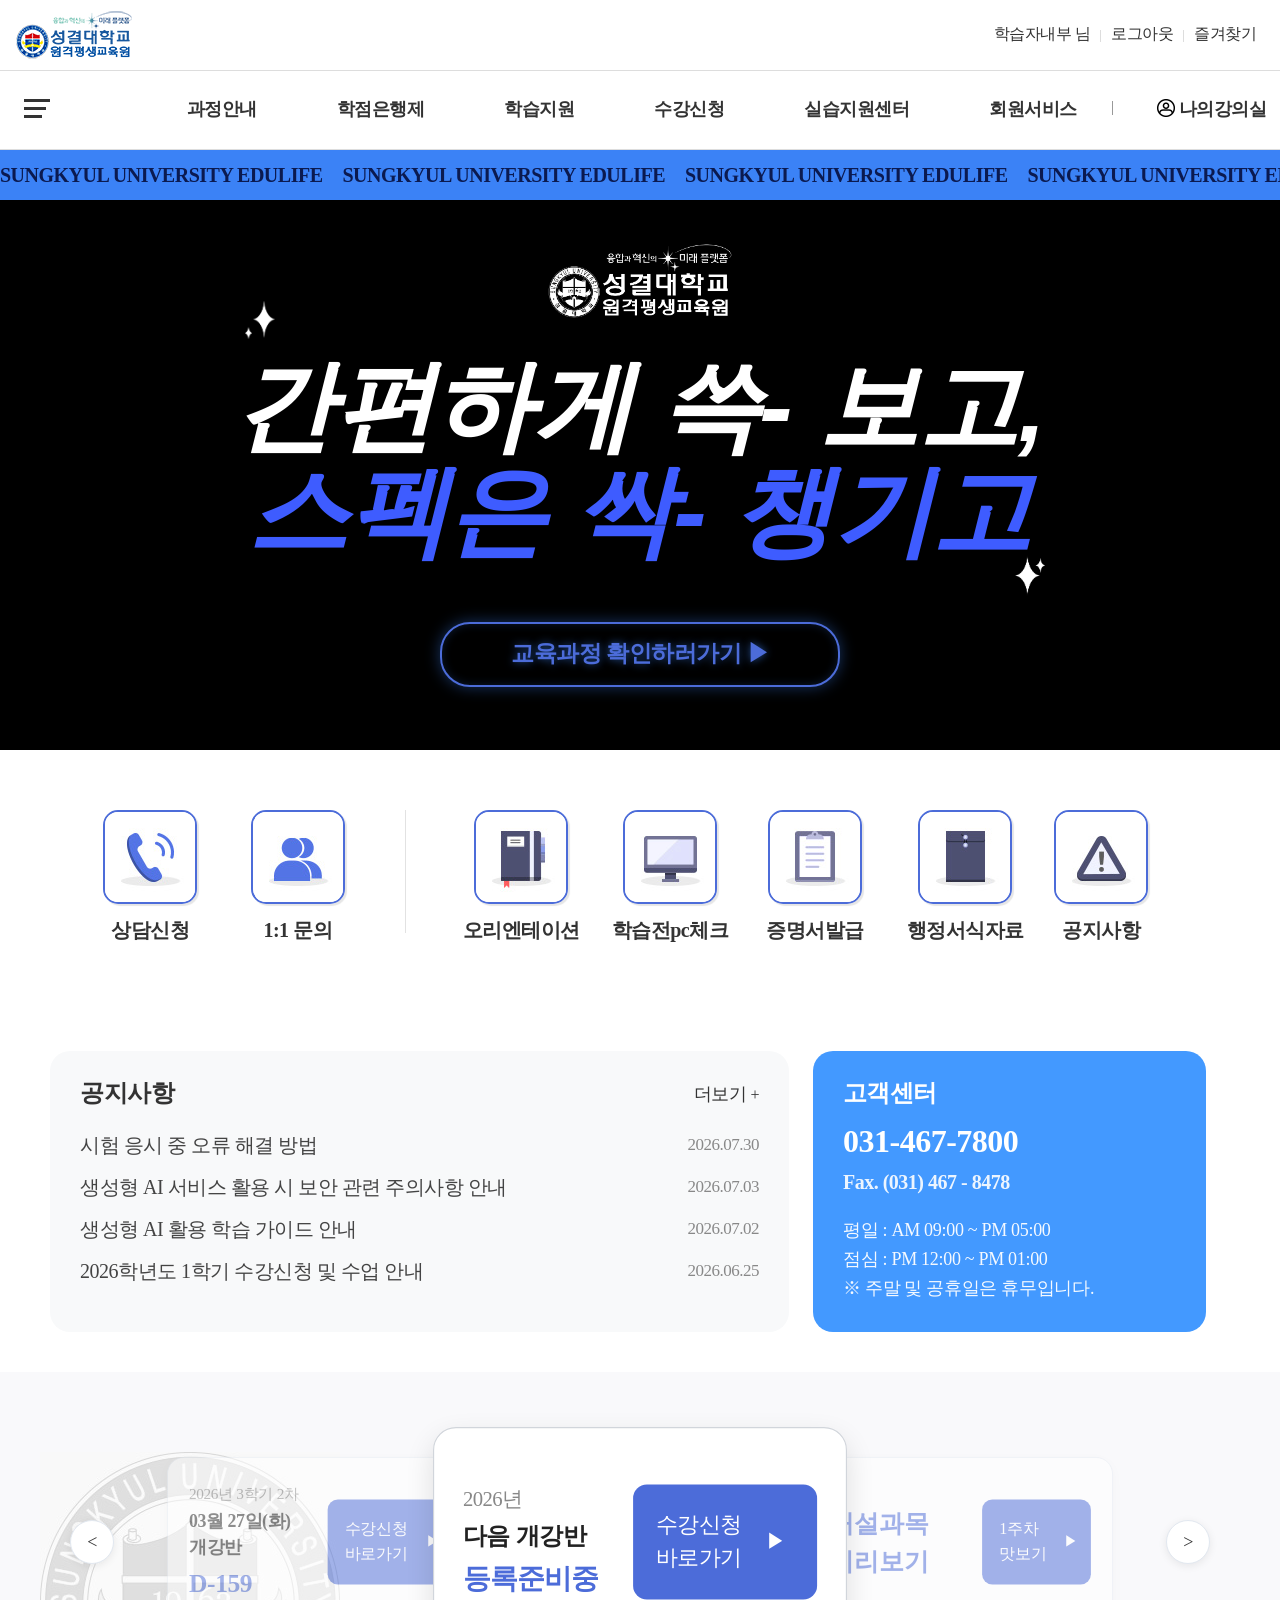
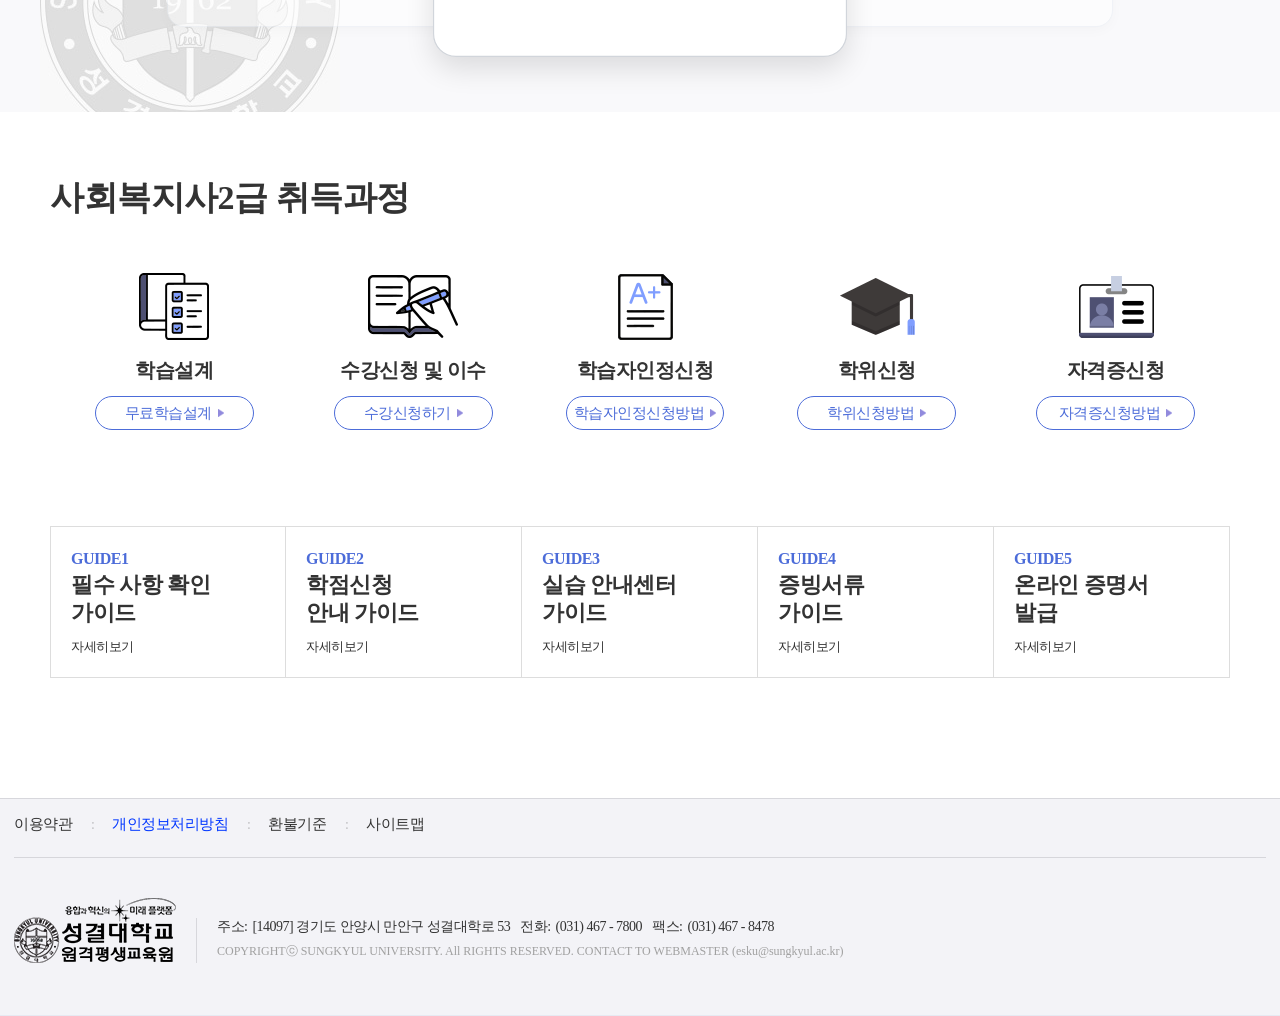
==== commit 9de8f44a: "Add files via upload" ====
--- a/index.html
+++ b/index.html
@@ -1,35 +1,35 @@
 <!DOCTYPE html>
 <!-- saved from url=(0062)https://edulife.sungkyul.ac.kr/lec/home/cyberlec/new_index.php -->
-<html lang="ko"><head><meta http-equiv="Content-Type" content="text/html; charset=EUC-KR">
+<html lang="ko"><head><meta http-equiv="Content-Type" content="text/html; charset=UTF-8">
 
 
 
 <meta http-equiv="X-UA-Compatible" content="IE=edge">
 <link rel="canonical" href="https://edulife.sungkyul.ac.kr/">
-<meta name="description" content="������ �������� Ŀ��ŧ������ ��ȸ������ 1�� �հ��� �ϼ��غ�����.">
+<meta name="description" content="검증된 교수진과 커리큘럼으로 사회복지사 1급 합격을 완성해보세요.">
 <meta property="og:type" content="website">
-<meta property="og:title" content="��ȸ������ 1��! �Ϻ� ��� �ΰ� | ������б�">
-<meta property="og:description" content="������ �������� Ŀ��ŧ������ ��ȸ������ 1�� �հ��� �ϼ��غ�����.">
+<meta property="og:title" content="사회복지사 1급! 완벽 대비 인강 | 성결대학교">
+<meta property="og:description" content="검증된 교수진과 커리큘럼으로 사회복지사 1급 합격을 완성해보세요.">
 <meta property="og:image" content="https://edulife.sungkyul.ac.kr/img/new_page/images/thumb_main.jpg">
 <meta property="og:url" content="https://edulife.sungkyul.ac.kr">
-<meta property="og:site_name" content="������б��������������">
+<meta property="og:site_name" content="성결대학교원격평생교육원">
 
 <meta name="twitter:card" content="summary">
-<meta name="twitter:title" content="��ȸ������ 1��! �Ϻ� ��� �ΰ� | ������б�">
-<meta name="twitter:description" content="������ �������� Ŀ��ŧ������ ��ȸ������ 1�� �հ��� �ϼ��غ�����.">
+<meta name="twitter:title" content="사회복지사 1급! 완벽 대비 인강 | 성결대학교">
+<meta name="twitter:description" content="검증된 교수진과 커리큘럼으로 사회복지사 1급 합격을 완성해보세요.">
 <meta name="twitter:image" content="https://edulife.sungkyul.ac.kr/img/new_page/images/thumb_main.jpg">
 
 
-<title>������б��������������</title>
-
-<script src="./files/jquery-1.10.2.min.js.�ٿ�ε�"></script>
-<!-- script type="text/javascript" src="/js/jquery.min.js"></script>   ���γ��� �����ʿ� ������ ver3.1.1 -->
+<title>성결대학교원격평생교육원</title>
+
+<script src="./files/jquery-1.10.2.min.js.다운로드"></script>
+<!-- script type="text/javascript" src="/js/jquery.min.js"></script>   새로넣음 검토필요 버젼업 ver3.1.1 -->
 <link href="./files/new_comm.css" rel="stylesheet" type="text/css">
 <link href="./files/new_main.css" rel="stylesheet" type="text/css">
 <link rel="stylesheet" href="./files/new_main2.css">
 <link rel="icon" href="https://edulife.sungkyul.ac.kr/img/favicon.ico" type="image/x-icon">
 <script>
-//Ȩ������ �������ϸ鼭 getLoginNeed2 ���θ���: �α��� ��ΰ� Ʋ��:2018-09-11201809
+//홈페이지 리뉴얼하면서 getLoginNeed2 새로만듦: 로그인 경로가 틀림:2018-09-11201809
 
 
 var mouseX,mouseY,mouseID;
@@ -64,7 +64,7 @@
 		mouseY = y;
 		mouseID= id;
 	} else {
-		alert("�޴� ���ٱ����� �����ϴ�. �����ڿ��� �������ֽñ� �ٶ��ϴ�.");
+		alert("메뉴 접근권한이 없습니다. 관리자에게 문의해주시기 바랍니다.");
 	}
 }
 function MemberLayerHide(e)
@@ -115,7 +115,7 @@
 {
 	if (myid == '')
 	{
-		alert('�α����� �ּ���.      ');
+		alert('로그인해 주세요.      ');
 	}
 	else {
 		window.open('../../_system/module/chat/chat.php?xsite=cyberlec&a=mkroom&que=mantoman/main&callid='+userid,'','left=0,top=0,width=500,height=480,scrollbars=no,status=yes');
@@ -125,7 +125,7 @@
 {
 	if (num == "")
 	{
-		alert("�޴��� ��ȣ�� �������� �ʾҽ��ϴ�.        ");
+		alert("휴대폰 번호가 지정되지 않았습니다.        ");
 	}
 	else
 	{
@@ -141,7 +141,7 @@
 		getPopUpFlag(window.open("../../_system/module/upload/view.php?xsite=cyberlec&id="+id+"&uid=" + uid + "&view=" + que , 'uploadviewwin', 'left=0,top=0,width=440,height=100,scrollbars=yes,status=yes'));
 	}
 	else {
-		alert('�ٿ�ε� ������ �����ϴ�.             ');
+		alert('다운로드 권한이 없습니다.             ');
 	}
 }
 function BbsArticleWin(url,w,h)
@@ -164,27 +164,27 @@
 } 
 function getLoginNeed()
 {
-	if(confirm('�α����� �ʿ��մϴ�.        \n\n���� �α����Ͻðڽ��ϱ�?'))
+	if(confirm('로그인이 필요합니다.        \n\n지금 로그인하시겠습니까?'))
 	{
 		//location.href = "./login.php?referer=" + escape(location.href);
 		location.href = "./login.php";
 	}
 }
 
-//Ȩ������ �������ϸ鼭 ���θ���: �α��� ��ΰ� Ʋ��:2018-09-11
+//홈페이지 리뉴얼하면서 새로만듦: 로그인 경로가 틀림:2018-09-11
 function getLoginNeed2()
 {
-	if(confirm('�α����� �ʿ��մϴ�.        \n\n���� �α����Ͻðڽ��ϱ�?'))
+	if(confirm('로그인이 필요합니다.        \n\n지금 로그인하시겠습니까?'))
 	{
 		//location.href = "./login.php?referer=" + escape(location.href);
 		location.href = "/lec/home/cyberlec/membership.php?q=content12";
 	}
 }
 
-//20201027 �ű������� �α��� url
+//20201027 신규콘텐츠 로그인 url
 function getLoginNeed3()
 {
-	if(confirm('�α����� �ʿ��մϴ�.        \n\n���� �α����Ͻðڽ��ϱ�?'))
+	if(confirm('로그인이 필요합니다.        \n\n지금 로그인하시겠습니까?'))
 	{
 		location.href = "./new_member.php?q=content01&referer=%2Flec%2Fhome%2Fcyberlec%2Fnew_index.php";
 	}
@@ -216,7 +216,7 @@
 {
 	if (mbid == "")
 	{
-		alert('ȸ������ �α����� �ּ���.            ');
+		alert('회원으로 로그인해 주세요.            ');
 		return;
 	}
 	getPopUpFlag(window.open("bbs_opr.php?q=singo&xsite=cyberlec&newwin=Y&id=opr_notice&tbl=" + table + "&suid=" + uid + "&userid="+userid, "singowin" , "left=0,top=0,width=550,height=330,scrollbars=no,status=yes"));
@@ -243,15 +243,15 @@
        event.returnValue=false;
        }
  }
-function ReSizeIframe() {}//����¡ó��
+function ReSizeIframe() {}//페이징처리
 function getPageLink(lnum,p,tpage,imgpath)
 {
-	var g_p1 = "<img src='"+imgpath+"/prev1.gif' alt='������ư'> <span style='color:#666666;'>����</span>";
-	var g_p2 = "<img src='"+imgpath+"/prev2.gif' alt='������ư'> <span style='color:#666666;'>����</span>";
-	var g_n1 = "<span style='color:#666666;'>����</span> <img src='"+imgpath+"/next1.gif' alt='������ư'>";
-	var g_n2 = "<span style='color:#666666;'>����</span> <img src='"+imgpath+"/next2.gif' alt='������ư'>";
-	var g_cn = "&nbsp;&nbsp;<img src='"+imgpath+"/cutln.gif' hspace='8' alt='���м�'>&nbsp;&nbsp;";
-	var g_q  = "<a href='javascript:getPageGo(1);'><img src='"+imgpath+"/btn_firstp.gif' alt='�Ǿչ�ư'> �Ǿ�</a> ";
+	var g_p1 = "<img src='"+imgpath+"/prev1.gif' alt='이전버튼'> <span style='color:#666666;'>이전</span>";
+	var g_p2 = "<img src='"+imgpath+"/prev2.gif' alt='이전버튼'> <span style='color:#666666;'>이전</span>";
+	var g_n1 = "<span style='color:#666666;'>다음</span> <img src='"+imgpath+"/next1.gif' alt='다음버튼'>";
+	var g_n2 = "<span style='color:#666666;'>다음</span> <img src='"+imgpath+"/next2.gif' alt='다음버튼'>";
+	var g_cn = "&nbsp;&nbsp;<img src='"+imgpath+"/cutln.gif' hspace='8' alt='구분선'>&nbsp;&nbsp;";
+	var g_q  = "<a href='javascript:getPageGo(1);'><img src='"+imgpath+"/btn_firstp.gif' alt='맨앞버튼'> 맨앞</a> ";
 
 	if(p < lnum+1) {
 		g_q += g_p1;
@@ -273,18 +273,18 @@
 	}else{
 		var np = jn; g_q += "<a href='javascript:getPageGo("+np+");'>"+g_n2+"</a>";
 	}
-	g_q  += " <a href='javascript:getPageGo("+tpage+");' style='color:#666666;'>�ǳ� <img src='"+imgpath+"/btn_lastp.gif' alt='�ǳ���ư'></a>";
+	g_q  += " <a href='javascript:getPageGo("+tpage+");' style='color:#666666;'>맨끝 <img src='"+imgpath+"/btn_lastp.gif' alt='맨끝버튼'></a>";
 	document.write(g_q);
 }
 	
-// ���������� ������ ��, ����������, ����������, URL
+// 한페이지에 보여줄 행, 현재페이지, 총페이지수, URL
 function get_paging(write_pages, cur_page, total_page, url, add)
 {    
-	var first = "<img src='/lec/_system/image/page/default/btn_firstp.gif' alt='�Ǿչ�ư'>";
-	var prev = "<img src='/lec/_system/image/page/default/prev2.gif' alt='������ư'>";
-	var next = "<img src='/lec/_system/image/page/default/next2.gif' alt='������ư'>";
-	var last = "<img src='/lec/_system/image/page/default/btn_lastp.gif' alt='�ǳ���ư'>";	
-	var vline = "&nbsp;&nbsp;<img src='/lec/_system/image/page/default/cutln.gif' hspace='8' alt='���м�'>&nbsp;&nbsp;";
+	var first = "<img src='/lec/_system/image/page/default/btn_firstp.gif' alt='맨앞버튼'>";
+	var prev = "<img src='/lec/_system/image/page/default/prev2.gif' alt='이전버튼'>";
+	var next = "<img src='/lec/_system/image/page/default/next2.gif' alt='다음버튼'>";
+	var last = "<img src='/lec/_system/image/page/default/btn_lastp.gif' alt='맨끝버튼'>";	
+	var vline = "&nbsp;&nbsp;<img src='/lec/_system/image/page/default/cutln.gif' hspace='8' alt='구분선'>&nbsp;&nbsp;";
 	
     var str = '';
     if (cur_page > 1) {
@@ -325,14 +325,14 @@
         document.write("");
 }
 
-//20200929 ���������� ������ ��, ����������, ����������, URL - default_my_new ��
+//20200929 한페이지에 보여줄 행, 현재페이지, 총페이지수, URL - default_my_new 용
 function get_paging2(write_pages, cur_page, total_page, url, add)
 {    
-	var first = "ó��";
-	var prev = "����";
-	var next = "����";
-	var last = "��";	
-	var vline = " "; // ���м�
+	var first = "처음";
+	var prev = "이전";
+	var next = "다음";
+	var last = "끝";	
+	var vline = " "; // 구분선
 	
     var str = '';
     if (cur_page > 1) {
@@ -353,8 +353,8 @@
 				if(k == start_page) str += vline+'<a href="'+url+k+add+'" >'+k+'</a>';
                 else str += vline+'<a href="'+url+k+add+'" >'+k+'</a>';
             else{
-				if(k == start_page) str += vline+'<a href="#" class="on_page" title="���õ�">'+k+'</a>';
-                else str += vline+'<a href="#" class="on_page" title="���õ�">'+k+'</a>';
+				if(k == start_page) str += vline+'<a href="#" class="on_page" title="선택됨">'+k+'</a>';
+                else str += vline+'<a href="#" class="on_page" title="선택됨">'+k+'</a>';
 			}
         }
     }
@@ -371,14 +371,14 @@
         document.write("");
 }
 
-//2021.01. ���������� �̺�Ʈ��
+//2021.01. 랜딩페이지 이벤트용
 function get_paging3(write_pages, cur_page, total_page, url, add)
 {    
 	var first = "<<";
 	var prev = "<";
 	var next = ">";
 	var last = ">>";	
-	var vline = " "; // ���м�
+	var vline = " "; // 구분선
 	
     var str = '';
     if (cur_page > 1) {
@@ -418,7 +418,7 @@
 }
 
 
-//������Ŭ��
+//페이지클릭
 function getPageGo(n)
 { 
 	var p   = getUriString('p');
@@ -429,7 +429,7 @@
 	location.href= xurl[0] + '&p=' + n; 
 }
 
-//�Ķ���Ͱ�
+//파라미터값
 function getUriString(param)
 {
 	var QuerySplit = location.href.split('?');
@@ -484,11 +484,11 @@
 {
 
 
-	var first = "ó��������";
-	var prev = "����������";
-	var next = "����������";
-	var last = "������������";	
-	var vline = ""; // ���м�
+	var first = "처음페이지";
+	var prev = "이전페이지";
+	var next = "다음페이지";
+	var last = "마지막페이지";	
+	var vline = ""; // 구분선
 	
     var str = '';
     if (cur_page > 1) {
@@ -509,8 +509,8 @@
 				if(k == start_page) str += vline+'<a href="'+url+k+add+'" >'+k+'</a>';
                 else str += vline+'<a href="'+url+k+add+'" >'+k+'</a>';
             else{
-				if(k == start_page) str += vline+'<a href="#" class="on" title="���õ�">'+k+'</a>';
-                else str += vline+'<a href="#" class="on" title="���õ�">'+k+'</a>';
+				if(k == start_page) str += vline+'<a href="#" class="on" title="선택됨">'+k+'</a>';
+                else str += vline+'<a href="#" class="on" title="선택됨">'+k+'</a>';
 			}
         }
     }
@@ -551,7 +551,7 @@
     strTemp = str.substr(str.length - 1); 
     return ((strTemp.charCodeAt(0) - 16) % 28 != 0) ? str + tail.substr(0, 1) : str + tail.substr(1, 1); 
 }
-//Ÿ�Ժ� (�񱳹��� , ������ ; ex: getTypeCheck(string , "1234567890") ) 
+//타입비교 (비교문자 , 비교형식 ; ex: getTypeCheck(string , "1234567890") ) 
 function getTypeCheck (s, spc)
 {
 	var i;
@@ -566,7 +566,7 @@
 	return true;
 }
 
-//�޸����� (number_format)
+//콤마삽입 (number_format)
 function commaSplit(srcNumber) 
 { 
 	var txtNumber = '' + srcNumber; 
@@ -586,17 +586,17 @@
 	} 
 }
 
-//�޸�����
+//콤마제거
 function filterNum(str) 
 { 
 	return str.replace(/^\$|,/g, ""); 
 }
-//����üũ
+//숫자체크
 function commaInsert(field)
 {
 	if (!getTypeCheck(field.value , "0123456789,"))
 	{
-		alert('���ڸ� �Է��� �ּ���.       ');
+		alert('숫자만 입력해 주세요.       ');
 		field.value = '';
 		field.focus();
 		return false;
@@ -609,7 +609,7 @@
 function bookmarksite(url,title) {
 
    if(window.chrome){
-      alert("Ctrl+DŰ�� �����ø� ���ã�⿡ �߰��Ͻ� �� �ֽ��ϴ�.");
+      alert("Ctrl+D키를 누르시면 즐겨찾기에 추가하실 수 있습니다.");
    }
    // Firefox
    else if (window.sidebar) // firefox
@@ -629,22 +629,22 @@
             // IE Favorite
        window.external.AddFavorite(url, title);
    }else {
-	alert('�˼��մϴ�. ���� �������� �ϸ�ũ ����� �������� �ʽ��ϴ�. ���� ������ּ���.');
+	alert('죄송합니다. 현재 브라우저는 북마크 등록이 지원되지 않습니다. 직접 등록해주세요.');
 	return false;
 }
 }
 $(document).ready(function(){
 
-	var currentHost = window.location.hostname; // ���� ������ (��: admin.example.com)
-	var targetHost = "edulife.sungkyul.ac.kr"; // ������ ���� ������
-	var allowedSubdomains = ["admin", "helper", "tutor"]; // �����̷�Ʈ�� ���굵���� ����Ʈ, devel �߰� �� �Ǽ��� ����
+	var currentHost = window.location.hostname; // 현재 도메인 (예: admin.example.com)
+	var targetHost = "edulife.sungkyul.ac.kr"; // 유지할 메인 도메인
+	var allowedSubdomains = ["admin", "helper", "tutor"]; // 리다이렉트할 서브도메인 리스트, devel 추가 후 실서버 적용
 
 	var parts = currentHost.split(".");
 	if (parts.length > 2) {
-	var subdomain = parts[0]; // ù ��° �κ��� ���굵���� (��: admin)
+	var subdomain = parts[0]; // 첫 번째 부분이 서브도메인 (예: admin)
 
 	if (allowedSubdomains.includes(subdomain)) {
-		// www.���� ���� �� ������ URL ����
+		// www.으로 변경 후 동일한 URL 유지
 		var newUrl = window.location.protocol + "//" + targetHost + window.location.pathname + window.location.search + window.location.hash;
 		window.location.href = newUrl;
 		}
@@ -670,7 +670,7 @@
 	
 	$("body").find("iframe").each(function(index, item){
 		if($(item).attr("title") == undefined) {
-			$(item).attr("title", "��ũ��ó��");
+			$(item).attr("title", "스크랩처리");
 		}		
 	});	
 	
@@ -787,8 +787,8 @@
 
 <script>
 var logexp = location.href.split('/');
-var favoriteurl= 'https://' + logexp[2]; //Ȩ�������ּ�
-var favoritetitle= '������б��������������'; //Ȩ������Ÿ��Ʋ
+var favoriteurl= 'https://' + logexp[2]; //홈페이지주소
+var favoritetitle= '성결대학교원격평생교육원'; //홈페이지타이틀
 
 function HelpControll(){
         window.open('https://helpu.kr/nesnet/','helpcontroll','toolbar=no,location=no,directories=no,status=no,menubar=no,scrollbars=yes,top=50,left=50,width=840,height=550');
@@ -797,7 +797,7 @@
 <script>
 if(navigator.userAgent.match(/Android|Mobile|iP(hone|od|ad)|BlackBerry|IEMobile|Kindle|NetFront|Silk-Accelerated|(hpw|web)OS|Fennec|Minimo|Opera M(obi|ini)|Blazer|Dolfin|Dolphin|Skyfire|Zune/)){
 
- location.href = "https://medulife.sungkyul.ac.kr/";  //����Ͽ� �ε��������� ����
+ location.href = "https://medulife.sungkyul.ac.kr/";  //모바일용 인덱스파일을 띄어라
 
 }
 
@@ -847,7 +847,7 @@
 #skip{position:relative;z-index:9999}
 #skip a{position:absolute;top:-40px;left:0;width:100%;padding:5px 0;background-color:#033478;font-size:14px;line-height:30px;color:#FFF;text-align:center;transition:all 0.4s}
 #skip a:hover,#skip a:focus,#skip a:active{top:0;text-decoration:none}
-.hide2{overflow:hidden;position:absolute;left:-1px;top:-1px;width:0;height:0;font-size:0;line-height:0}/* ���ټ����� ���� display:none �ۼ� ���� */
+.hide2{overflow:hidden;position:absolute;left:-1px;top:-1px;width:0;height:0;font-size:0;line-height:0}/* 접근성으로 인한 display:none 작성 금지 */
 	
 
 .header_logo h1 {position: absolute;top: 45px;left: calc(50% - 160px); font-size: 0; line-height: 0;}
@@ -955,7 +955,7 @@
 </head>
 <body style="">
 
-<!-- �˾� -->
+<!-- 팝업 -->
 <!--<a name="main_top" id="main_frame_1"></a>-->
 <div class="popdiv">
 
@@ -964,12 +964,12 @@
 //-->
 </script>
 </div>
-<!-- �˾� E -->
-
-
-
-<!-- �˾� -->
-<!-- �˾� E -->
+<!-- 팝업 E -->
+
+
+
+<!-- 팝업 -->
+<!-- 팝업 E -->
 
 
 
@@ -980,12 +980,12 @@
 
 <link rel="stylesheet" href="./files/lightslider.css">
 <link href="./files/swiper_4.5.1.css" rel="stylesheet" type="text/css">
-<script src="./files/swiper_4.5.1.js.�ٿ�ε�"></script>
-<script src="./files/lightslider.js.�ٿ�ε�"></script>
+<script src="./files/swiper_4.5.1.js.다운로드"></script>
+<script src="./files/lightslider.js.다운로드"></script>
 
 <script>
 $(function() {
-	//20210503 �����ټ� - ��� ��ħ�޴� ����
+	//20210503 웹접근성 - 상단 펼침메뉴 관련
 	$("#n_top_menu button, #n_top_menu a").focus(function() {
 		$("#n_bottom_menu").css({"display":""});
 	});
@@ -1040,12 +1040,12 @@
 
 
 
-<!-- skip menu ���� -->
+<!-- skip menu 시작 -->
 <div id="skip">
-    <strong class="hide2">�ݺ����� �ǳʶٱ�</strong>
-    <a href="https://edulife.sungkyul.ac.kr/lec/home/cyberlec/new_index.php#conts_pagviews" tabindex="1" title="�����ٷΰ���">���� �ٷΰ���</a>
+    <strong class="hide2">반복영역 건너뛰기</strong>
+    <a href="https://edulife.sungkyul.ac.kr/lec/home/cyberlec/new_index.php#conts_pagviews" tabindex="1" title="본문바로가기">본문 바로가기</a>
 </div>
-<!-- skip menu ��//-->
+<!-- skip menu 끝//-->
 
 
 <!-- UI Object -->
@@ -1062,13 +1062,13 @@
 		<div class="section_cont">
 			<div>
 				<h1>
-					<a href="#"><img src="./files/logo_sku02.png" alt="������б�"></a>
+					<a href="#"><img src="./files/logo_sku02.png" alt="성결대학교"></a>
 				</h1>
 				<ol class="top_menu">
-				 	<!--				<li><a href="/lec/home/cyberlec/new_member.php?q=content09"><span>������������� �α���</span></a></li>-->
-				 									<li><a href="https://edulife.sungkyul.ac.kr/lec/home/cyberlec/new_member.php?q=re_content&amp;referer=.%2Fnew_member.php%3Fq%3Dcontent07"><span>�н��ڳ��� ��</span></a></li>
-					<li><a href="https://edulife.sungkyul.ac.kr/lec/home/cyberlec/new_member.php?a=logout"><span>�α׾ƿ�</span></a></li>
-									<li><a href="javascript:;" onclick="bookmarksite();"><span>���ã��</span></a></li>
+				 	<!--				<li><a href="/lec/home/cyberlec/new_member.php?q=content09"><span>범용공동인증서 로그인</span></a></li>-->
+				 									<li><a href="https://edulife.sungkyul.ac.kr/lec/home/cyberlec/new_member.php?q=re_content&amp;referer=.%2Fnew_member.php%3Fq%3Dcontent07"><span>학습자내부 님</span></a></li>
+					<li><a href="https://edulife.sungkyul.ac.kr/lec/home/cyberlec/new_member.php?a=logout"><span>로그아웃</span></a></li>
+									<li><a href="javascript:;" onclick="bookmarksite();"><span>즐겨찾기</span></a></li>
 																								</ol>
 			</div>
 		</div>
@@ -1078,70 +1078,70 @@
    <div class="header_main">
 		<div class="section_cont">
 			<div>
-			<a href="#" class="btn_allmenu" title="��ü�޴�"><span></span><span></span><span></span></a>
+			<a href="#" class="btn_allmenu" title="전체메뉴"><span></span><span></span><span></span></a>
 			<nav>
 				<ul class="main_menu">
-					<li><a href="https://edulife.sungkyul.ac.kr/lec/home/cyberlec/new_welfare.php?q=content01">�����ȳ�</a></li>
-					<li><a href="https://edulife.sungkyul.ac.kr/lec/home/cyberlec/new_credit.php?q=content01">����������</a></li>
-					<li><a href="https://edulife.sungkyul.ac.kr/lec/home/cyberlec/bbs.php?id=notice">�н�����</a></li>
-					<li><a href="https://edulife.sungkyul.ac.kr/lec/home/cyberlec/new_degree.php?q=content01">������û</a></li>
-					<li><a href="https://edulife.sungkyul.ac.kr/lec/home/cyberlec/new_support.php?q=content01">�ǽ���������</a></li>
-					<li><a href="https://edulife.sungkyul.ac.kr/lec/home/cyberlec/new_membership.php?q=content08">ȸ������</a></li>
-					<li><a href="https://edulife.sungkyul.ac.kr/lec/home/cyberlec/new_myclassroom.php?q=content01"><span><img src="./files/ic_myclass.png" alt=""></span>���ǰ��ǽ�</a></li>
+					<li><a href="https://edulife.sungkyul.ac.kr/lec/home/cyberlec/new_welfare.php?q=content01">과정안내</a></li>
+					<li><a href="https://edulife.sungkyul.ac.kr/lec/home/cyberlec/new_credit.php?q=content01">학점은행제</a></li>
+					<li><a href="https://edulife.sungkyul.ac.kr/lec/home/cyberlec/bbs.php?id=notice">학습지원</a></li>
+					<li><a href="https://edulife.sungkyul.ac.kr/lec/home/cyberlec/new_degree.php?q=content01">수강신청</a></li>
+					<li><a href="https://edulife.sungkyul.ac.kr/lec/home/cyberlec/new_support.php?q=content01">실습지원센터</a></li>
+					<li><a href="https://edulife.sungkyul.ac.kr/lec/home/cyberlec/new_membership.php?q=content08">회원서비스</a></li>
+					<li><a href="https://edulife.sungkyul.ac.kr/lec/home/cyberlec/new_myclassroom.php?q=content01"><span><img src="./files/ic_myclass.png" alt=""></span>나의강의실</a></li>
 				</ul>
 				<div class="allmenu">
 					<div class="section_cont">
 						<ul style="width: 134px; margin-left: 215px;">
-							<li><a href="https://edulife.sungkyul.ac.kr/lec/home/cyberlec/new_welfare.php?q=content01">��ȸ������ �Ұ�</a></li>
-							<li><a href="https://edulife.sungkyul.ac.kr/lec/home/cyberlec/new_welfare.php?q=content02">�ڰݾȳ� �� �̼�����</a></li>
-							<li><a href="https://edulife.sungkyul.ac.kr/lec/home/cyberlec/new_welfare.php?q=content03">�ڰ�����������</a></li>
-							<li><a href="https://edulife.sungkyul.ac.kr/lec/home/cyberlec/new_welfare.php?q=content04">��ȸ�����л�(�����л�)</a></li>
-							<li><a href="https://edulife.sungkyul.ac.kr/lec/home/cyberlec/new_welfare.php?q=content05">�����зº� �̿�ȳ�</a></li>
+							<li><a href="https://edulife.sungkyul.ac.kr/lec/home/cyberlec/new_welfare.php?q=content01">사회복지사 소개</a></li>
+							<li><a href="https://edulife.sungkyul.ac.kr/lec/home/cyberlec/new_welfare.php?q=content02">자격안내 및 이수과목</a></li>
+							<li><a href="https://edulife.sungkyul.ac.kr/lec/home/cyberlec/new_welfare.php?q=content03">자격증교부절차</a></li>
+							<li><a href="https://edulife.sungkyul.ac.kr/lec/home/cyberlec/new_welfare.php?q=content04">사회복지학사(전문학사)</a></li>
+							<li><a href="https://edulife.sungkyul.ac.kr/lec/home/cyberlec/new_welfare.php?q=content05">최종학력별 이용안내</a></li>
 						</ul>
 						<ul style="width: 150px;">
-							<li><a href="https://edulife.sungkyul.ac.kr/lec/home/cyberlec/new_credit.php?q=content01">������������?</a></li>
-							<li><a href="https://edulife.sungkyul.ac.kr/lec/home/cyberlec/new_credit.php?q=content02">�������� ����</a></li>
-							<li><a href="https://edulife.sungkyul.ac.kr/lec/home/cyberlec/new_credit.php?q=content03">��������</a></li>
-							<li><a href="https://edulife.sungkyul.ac.kr/lec/home/cyberlec/new_credit.php?q=content04">�������� ���ǻ���</a></li>
+							<li><a href="https://edulife.sungkyul.ac.kr/lec/home/cyberlec/new_credit.php?q=content01">학점은행제란?</a></li>
+							<li><a href="https://edulife.sungkyul.ac.kr/lec/home/cyberlec/new_credit.php?q=content02">학점인정 절차</a></li>
+							<li><a href="https://edulife.sungkyul.ac.kr/lec/home/cyberlec/new_credit.php?q=content03">학위수여</a></li>
+							<li><a href="https://edulife.sungkyul.ac.kr/lec/home/cyberlec/new_credit.php?q=content04">학점인정 주의사항</a></li>
 						</ul>
 						<ul style="width: 134px;">
-							<li><a href="https://edulife.sungkyul.ac.kr/lec/home/cyberlec/bbs.php?id=notice">��������</a></li>
-							<li><a href="https://edulife.sungkyul.ac.kr/lec/home/cyberlec/bbs.php?id=reviews">�����ı�</a></li>
-							<li><a href="https://edulife.sungkyul.ac.kr/lec/home/cyberlec/bbs.php?id=sandong">�̺�Ʈ</a></li>
-							<li><a href="https://edulife.sungkyul.ac.kr/lec/home/cyberlec/bbs.php?id=faq">���ֹ�������</a></li>
-							<li><a href="https://edulife.sungkyul.ac.kr/lec/home/cyberlec/bbs.php?id=qna">�н����</a></li>
+							<li><a href="https://edulife.sungkyul.ac.kr/lec/home/cyberlec/bbs.php?id=notice">공지사항</a></li>
+							<li><a href="https://edulife.sungkyul.ac.kr/lec/home/cyberlec/bbs.php?id=reviews">수강후기</a></li>
+							<li><a href="https://edulife.sungkyul.ac.kr/lec/home/cyberlec/bbs.php?id=sandong">이벤트</a></li>
+							<li><a href="https://edulife.sungkyul.ac.kr/lec/home/cyberlec/bbs.php?id=faq">자주묻는질문</a></li>
+							<li><a href="https://edulife.sungkyul.ac.kr/lec/home/cyberlec/bbs.php?id=qna">학습상담</a></li>
 						</ul>
 						<ul style="width: 134px;">
-							<li><a href="https://edulife.sungkyul.ac.kr/lec/home/cyberlec/new_degree.php?q=content01">������û</a></li>
-<!--							<li><a href="/lec/home/cyberlec/new_degree.php?q=content02">��Ű����û</a></li>-->
-							<li><a href="https://edulife.sungkyul.ac.kr/lec/home/cyberlec/new_degree.php?q=content03">��ٱ���</a></li>
-							<li><a href="https://edulife.sungkyul.ac.kr/lec/home/cyberlec/new_degree.php?q=content09">������û����</a></li>
-							<li><a href="https://edulife.sungkyul.ac.kr/lec/home/cyberlec/new_degree.php?q=content05_2">�����н�����</a></li>
-							<li><a href="https://edulife.sungkyul.ac.kr/lec/home/cyberlec/new_degree.php?q=content04">�л�����</a></li>
-							<li><a href="https://edulife.sungkyul.ac.kr/lec/home/cyberlec/new_degree.php?q=content06">���������ȳ�</a></li>
+							<li><a href="https://edulife.sungkyul.ac.kr/lec/home/cyberlec/new_degree.php?q=content01">수강신청</a></li>
+<!--							<li><a href="/lec/home/cyberlec/new_degree.php?q=content02">패키지신청</a></li>-->
+							<li><a href="https://edulife.sungkyul.ac.kr/lec/home/cyberlec/new_degree.php?q=content03">장바구니</a></li>
+							<li><a href="https://edulife.sungkyul.ac.kr/lec/home/cyberlec/new_degree.php?q=content09">수강신청내역</a></li>
+							<li><a href="https://edulife.sungkyul.ac.kr/lec/home/cyberlec/new_degree.php?q=content05_2">무료학습설계</a></li>
+							<li><a href="https://edulife.sungkyul.ac.kr/lec/home/cyberlec/new_degree.php?q=content04">학사일정</a></li>
+							<li><a href="https://edulife.sungkyul.ac.kr/lec/home/cyberlec/new_degree.php?q=content06">개강일정안내</a></li>
 						</ul>
 						<ul style="width: 166px;">
-							<li><a href="https://edulife.sungkyul.ac.kr/lec/home/cyberlec/new_support.php?q=content02_3">����ǽ����������ȳ�</a></li>
-							<li><a href="https://edulife.sungkyul.ac.kr/lec/home/cyberlec/new_support.php?q=content02_1">����ǽ������ȳ� �� �ۼ�</a></li>	
-							<li><a href="https://edulife.sungkyul.ac.kr/lec/home/cyberlec/new_support.php?q=content02_2">����ǽ�����ȳ�</a></li>
+							<li><a href="https://edulife.sungkyul.ac.kr/lec/home/cyberlec/new_support.php?q=content02_3">현장실습진행절차안내</a></li>
+							<li><a href="https://edulife.sungkyul.ac.kr/lec/home/cyberlec/new_support.php?q=content02_1">현장실습서류안내 및 작성</a></li>	
+							<li><a href="https://edulife.sungkyul.ac.kr/lec/home/cyberlec/new_support.php?q=content02_2">현장실습기관안내</a></li>
 						</ul>
 						<ul style="width: 150px;">
-							<li><a href="https://edulife.sungkyul.ac.kr/lec/home/cyberlec/new_membership.php?q=content01">ȸ������</a></li>
-							<li><a href="https://edulife.sungkyul.ac.kr/lec/home/cyberlec/new_membership.php?q=content09">����PC����</a></li>
-							<li><a href="https://edulife.sungkyul.ac.kr/lec/home/cyberlec/new_membership.php?q=content03">�������Է�</a></li>
-							<li><a href="https://edulife.sungkyul.ac.kr/lec/home/cyberlec/new_support.php?q=content02_1">����ǽ�����</a></li>
-							<li><a href="https://edulife.sungkyul.ac.kr/lec/home/cyberlec/new_member.php?q=re_pw2">��й�ȣ����</a></li>						
-							<li><a href="https://edulife.sungkyul.ac.kr/lec/home/cyberlec/new_membership.php?q=content05">ȸ��Ż���û</a></li>
+							<li><a href="https://edulife.sungkyul.ac.kr/lec/home/cyberlec/new_membership.php?q=content01">회원서비스</a></li>
+							<li><a href="https://edulife.sungkyul.ac.kr/lec/home/cyberlec/new_membership.php?q=content09">수강PC관리</a></li>
+							<li><a href="https://edulife.sungkyul.ac.kr/lec/home/cyberlec/new_membership.php?q=content03">학적부입력</a></li>
+							<li><a href="https://edulife.sungkyul.ac.kr/lec/home/cyberlec/new_support.php?q=content02_1">현장실습관리</a></li>
+							<li><a href="https://edulife.sungkyul.ac.kr/lec/home/cyberlec/new_member.php?q=re_pw2">비밀번호변경</a></li>						
+							<li><a href="https://edulife.sungkyul.ac.kr/lec/home/cyberlec/new_membership.php?q=content05">회원탈퇴요청</a></li>
 						</ul>
 						<ul style="width: 102px;">
-							<li><a href="https://edulife.sungkyul.ac.kr/lec/home/cyberlec/new_myclassroom.php?q=content01">���ǽ�����</a></li>
-							<li><a href="https://edulife.sungkyul.ac.kr/lec/home/cyberlec/new_myclassroom.php?q=content02">�����̷�</a></li>
-							<li><a href="https://edulife.sungkyul.ac.kr/lec/home/cyberlec/new_myclassroom.php?q=content03">������û����</a></li>
-							<li><a href="https://edulife.sungkyul.ac.kr/lec/home/cyberlec/new_myclassroom.php?q=content04">����Ȯ��</a></li>
-							<li><a href="https://edulife.sungkyul.ac.kr/lec/home/cyberlec/new_myclassroom.php?q=content05">�������߱�</a></li>
-							<li><a href="https://edulife.sungkyul.ac.kr/lec/home/cyberlec/new_myclassroom.php?q=content06">�ٿ�ε弾��</a></li>
-							<li><a href="https://edulife.sungkyul.ac.kr/lec/home/cyberlec/new_myclassroom.php?q=content07">���������̼�</a></li>
-							<li><a href="https://edulife.sungkyul.ac.kr/lec/home/cyberlec/new_myclassroom.php?q=content12">��������</a></li>
+							<li><a href="https://edulife.sungkyul.ac.kr/lec/home/cyberlec/new_myclassroom.php?q=content01">강의실입장</a></li>
+							<li><a href="https://edulife.sungkyul.ac.kr/lec/home/cyberlec/new_myclassroom.php?q=content02">수강이력</a></li>
+							<li><a href="https://edulife.sungkyul.ac.kr/lec/home/cyberlec/new_myclassroom.php?q=content03">수강신청내역</a></li>
+							<li><a href="https://edulife.sungkyul.ac.kr/lec/home/cyberlec/new_myclassroom.php?q=content04">성적확인</a></li>
+							<li><a href="https://edulife.sungkyul.ac.kr/lec/home/cyberlec/new_myclassroom.php?q=content05">증명서발급</a></li>
+							<li><a href="https://edulife.sungkyul.ac.kr/lec/home/cyberlec/new_myclassroom.php?q=content06">다운로드센터</a></li>
+							<li><a href="https://edulife.sungkyul.ac.kr/lec/home/cyberlec/new_myclassroom.php?q=content07">오리엔테이션</a></li>
+							<li><a href="https://edulife.sungkyul.ac.kr/lec/home/cyberlec/new_myclassroom.php?q=content12">증빙서류</a></li>
 						</ul>
 					</div>
 				</div>
@@ -1158,13 +1158,13 @@
         <div class="bg_form"><!-- Don't put here any content --></div>
     </div>
     <div class="layer_cont lpop_cont">
-       <h3><a href="javascript:;" class="lpop_close" onclick="document.getElementById(&#39;layer_support&#39;).style.display=&#39;none&#39;" title="�������� �ȳ� �ݱ�"><img src="./files/ic_pop_close.png" alt="�ݱ�"></a></h3>
+       <h3><a href="javascript:;" class="lpop_close" onclick="document.getElementById(&#39;layer_support&#39;).style.display=&#39;none&#39;" title="원격지원 안내 닫기"><img src="./files/ic_pop_close.png" alt="닫기"></a></h3>
         <div>
-            <img src="./files/img_support2.jpg" alt="���������ȳ�, ���� ������� �̿� ����, ������ Ȯ��: �������� ������ PC �������� �޸����ּ���, �������� ��� ��ȭ: ���� ��ȭ�ּ���. ��ȭ ��� �߿��� ���������� �����մϴ�, ���ݼ��� ����: ������ �ȳ��� ���� ���� ���� �� ��������� ������ ���ܹް� �ذ��մϴ�., �н����� �� �������� ���Ǵ� �� ����ڿ��� ���� ��� �� ��������, �⼮ �� ���� �� �л���� ���Ǵ� 02-835-1903 ���� ��� �� ��������">
+            <img src="./files/img_support2.jpg" alt="원격지원안내, 원격 기술지원 이용 순서, 문제점 확인: 원격지원 받으실 PC 문제점을 메모해주세요, 원격지원 상담 전화: 먼저 전화주세요. 전화 상담 중에만 원격지원이 가능합니다, 원격서비스 시작: 상담원의 안내에 따라 서비스 접속 후 원격제어로 문제를 진단받고 해결합니다., 학습설계 및 수강과정 문의는 각 담당자에게 유선 상담 후 원격지원, 출석 및 시험 등 학사관련 문의는 02-835-1903 유선 상담 후 원격지원">
             <div class="layer_cont_btn">
-                <a href="https://edulife.sungkyul.ac.kr/lec/home/cyberlec/newlanding/guide/gosischool-0-9510-9511.exe" class="btn_support"><img src="./files/btn_support01.jpg" alt="���л�� ���ݼ��� ��û�ϱ�"></a>
-                <a href="https://edulife.sungkyul.ac.kr/lec/home/cyberlec/newlanding/guide/newm-0.exe" class="btn_support"><img src="./files/btn_support02.jpg" alt="�л� �������� �ٷΰ���"></a>
-                <a href="https://helpu.kr/nesnet/" target="_blank" class="btn_support" title="��â����"><img src="./files/btn_support03.jpg" alt="�������� �ٷΰ���"></a>
+                <a href="https://edulife.sungkyul.ac.kr/lec/home/cyberlec/newlanding/guide/gosischool-0-9510-9511.exe" class="btn_support"><img src="./files/btn_support01.jpg" alt="입학상담 원격서비스 신청하기"></a>
+                <a href="https://edulife.sungkyul.ac.kr/lec/home/cyberlec/newlanding/guide/newm-0.exe" class="btn_support"><img src="./files/btn_support02.jpg" alt="학사운영 원격지원 바로가기"></a>
+                <a href="https://helpu.kr/nesnet/" target="_blank" class="btn_support" title="새창열림"><img src="./files/btn_support03.jpg" alt="원격지원 바로가기"></a>
             </div>
         </div>
     </div>
@@ -1176,14 +1176,14 @@
 
 </div>
 <div id="n_container">
-<!-- ����̽� �α���  -->
+<!-- 디바이스 로그인  -->
 <script>
 var this_skin="../../";
 </script>
-<script src="./files/main_script.js.�ٿ�ε�"></script><div id="TnT_TempLayer" style="width:50px; position:absolute; visibility:hidden; z-Index:110; padding:0;"></div><div id="TnT_TempLayer2" style="position:absolute; visibility:hidden; z-Index:110; padding:0;"></div>
-<script src="./files/create_iwindow.js.�ٿ�ε�"></script>
-<script src="./files/embed_patch.js.�ٿ�ε�"></script>
-<script src="./files/lecture.js.�ٿ�ε�"></script>
+<script src="./files/main_script.js.다운로드"></script><div id="TnT_TempLayer" style="width:50px; position:absolute; visibility:hidden; z-Index:110; padding:0;"></div><div id="TnT_TempLayer2" style="position:absolute; visibility:hidden; z-Index:110; padding:0;"></div>
+<script src="./files/create_iwindow.js.다운로드"></script>
+<script src="./files/embed_patch.js.다운로드"></script>
+<script src="./files/lecture.js.다운로드"></script>
 
 <table style="width:100%; padding:0; margin:0">
 <tbody><tr>
@@ -1196,7 +1196,7 @@
 		<td style="vertical-align:top">
 
 						
-			<!-- 20210614 �����ټ� ���� �߰�(�����ٷΰ���) -->
+			<!-- 20210614 웹접근성 관련 추가(본문바로가기) -->
 			<div id="conts_pagviews"></div>
 <link rel="stylesheet" href="./files/main_layout.css">
 <style>
@@ -1296,25 +1296,25 @@
 .section_menu ul > li > a:hover > span:after {transform: scaleX(1); transition: transform 0.2s;}
 	
 /* ===================================================
-   �������� & �������� ���� (New Design)
+   공지사항 & 고객센터 영역 (New Design)
    =================================================== */
 
 .section_notice {
   padding: 40px 0;
 }
 
-/* �������� ���� ���� + ���� ��(����) ���� */
+/* 공지사항 배경색 유지 + 위쪽 쏠림(여백) 제거 */
 .notice_box {
 	border-radius: 20px !important;
-  background-color: #f8f9fa !important; /* ���� ���� */
+  background-color: #f8f9fa !important; /* 배경색 복원 */
   display: flex !important;
   flex-direction: column !important;
-  justify-content: flex-start !important; /* ��� ���� */
+  justify-content: flex-start !important; /* 상단 정렬 */
   padding: 30px !important;
   margin: 0 !important;
 }
 
-/* ���� �Ʒ� �� ���� ��� */
+/* 제목 아래 빈 여백 축소 */
 .notice_box h4 {
 	font-size: 24px;
 	font-weight: 700;
@@ -1322,7 +1322,7 @@
   margin-bottom: 20px !important;
 }
 
-/* ������ ��ư �� ����/ȸ�� ȿ�� */
+/* 더보기 버튼 및 밑줄/회전 효과 */
 .notice_box h4 .btn_more {
   position: relative;
   font-size: 18px;
@@ -1335,7 +1335,7 @@
   padding-bottom: 2px;
 }
 
-/* ȣ�� �� ��Ÿ���� ���� */
+/* 호버 시 나타나는 밑줄 */
 .notice_box h4 .btn_more::after {
   content: '';
   position: absolute;
@@ -1347,7 +1347,7 @@
   transition: width 0.3s ease;
 }
 
-/* '+' ������ ȸ�� �ִϸ��̼� */
+/* '+' 아이콘 회전 애니메이션 */
 .notice_box h4 .btn_more span {
   display: inline-block;
   font-size: 16px;
@@ -1356,21 +1356,21 @@
 }
 
 .notice_box h4 .btn_more:hover::after {
-  width: 100%; /* ���� ���� */
+  width: 100%; /* 밑줄 생성 */
 }
 
 .notice_box h4 .btn_more:hover span {
-  transform: rotate(90deg); /* '+' 90�� ȸ�� */
-}
-
-/* �������� �Խñ� ����Ʈ */
+  transform: rotate(90deg); /* '+' 90도 회전 */
+}
+
+/* 공지사항 게시글 리스트 */
 .notice_box ul {
   list-style: none;
   padding: 0;
   margin: 0;
 }
 
-/* �Խñ� ���� ���� */
+/* 게시글 간격 정돈 */
 .notice_box ul li {
   margin-bottom: 12px !important;
 }
@@ -1409,10 +1409,10 @@
 }
 
 
-/* --- 2. �������� ī�� (5��° ���� ����) --- */
+/* --- 2. 고객센터 카드 (5번째 사진 형태) --- */
 .cs_card {
-  background-color: #4399ff; /* �Ķ��� ī�� ��� */
-  border-radius: 20px;       /* �ձ� �𼭸� */
+  background-color: #4399ff; /* 파란색 카드 배경 */
+  border-radius: 20px;       /* 둥근 모서리 */
   padding: 35px 30px;
   color: #ffffff;
   box-sizing: border-box;
@@ -1451,7 +1451,7 @@
 .cs_card .cs_info p:last-child {
   margin-bottom: 0;
 }
-/* 1. �������� & �������� 65:35 ���� ���̾ƿ� �� ���� ���� */
+/* 1. 공지사항 & 고객센터 65:35 비율 레이아웃 및 높이 맞춤 */
 .section_notice .grid_container {
   display: flex !important;
   justify-content: space-between !important;
@@ -1460,7 +1460,7 @@
   width: 100% !important;
 }
 
-/* �������� �ڽ� (�ʺ� 65%) */
+/* 공지사항 박스 (너비 65%) */
 .section_notice .grid_container > .notice_box {
   float: none !important;
   width: calc(65% - 12px) !important;
@@ -1468,7 +1468,7 @@
   box-sizing: border-box !important;
 }
 
-/* �������� �ڽ� (�ʺ� 35%) */
+/* 고객센터 박스 (너비 35%) */
 .section_notice .grid_container > .cs_card {
   float: none !important;
   width: calc(35% - 12px) !important;
@@ -1477,7 +1477,7 @@
   padding-left: 30px !important;
 }
 
-/* 2. �������� �ڽ� (���� ���� + ���� ����) */
+/* 2. 공지사항 박스 (배경색 복원 + 위쪽 정렬) */
 .notice_box {
   background-color: #f8f9fa !important;
   display: flex !important;
@@ -1500,7 +1500,7 @@
   margin-bottom: 0 !important;
 }
 
-/* 3. �������� ī�� (35% �ʺ� ���� padding/��Ʈ ũ�� �̼� ����) */
+/* 3. 고객센터 카드 (35% 너비 맞춤 padding/폰트 크기 미세 조정) */
 .cs_card {
   display: flex;
   flex-direction: column;
@@ -1510,10 +1510,10 @@
 }
 
 .cs_card .cs_phone {
-  font-size: 32px !important; /* �ʺ� ���ҿ� ���� ��ȭ��ȣ ��Ʈ ũ�� �ڿ������� ���� */
-}
-
-/* 4. ���̵� ���� float ���� (�ϴ� ���� ����) */
+  font-size: 32px !important; /* 너비 감소에 맞춰 전화번호 폰트 크기 자연스럽게 조절 */
+}
+
+/* 4. 가이드 영역 float 해제 (하단 깨짐 방지) */
 .section_guide .box_container::after,
 .section_guide::after {
   content: '';
@@ -1527,13 +1527,13 @@
 }
 
 .section_class {position: relative; padding: 40px 0; background: #f9f9fb; overflow: hidden;}
-/* �ΰ� ��� �߾� �� ���� ���� */
+/* 로고 배경 중앙 축 기준 고정 */
 .section_class .bg_logo {
   position: absolute;
   top: 80px;
   left: 50% !important;
-  /* 50% �������� ����(�߾� �����̳� ���� ��)���� ������ ���� ���� �� */
-  margin-left: -600px !important; /* �� ����Ʈ �߾� ���� �ʺ��� ���� ũ��� �����ּ��� */
+  /* 50% 지점에서 왼쪽(중앙 컨테이너 왼쪽 끝)으로 보내기 위한 마진 값 */
+  margin-left: -600px !important; /* ※ 사이트 중앙 영역 너비의 절반 크기로 맞춰주세요 */
   z-index: 0;
 }
 .section_class .class_wrap {position: relative; height: 160px;}
@@ -1559,7 +1559,7 @@
   padding-top: 60px;
 }
 
-/* ���� ������ ���� �����̳� ���� */
+/* 가로 정렬을 위한 컨테이너 설정 */
 .section_process .grid_container.grid_item5 {
   display: flex;
   justify-content: space-between;
@@ -1568,10 +1568,10 @@
   margin-left: -20px;
 }
 
-/* ī�� 1�� ���� ��Ÿ�� (a �±׷� ����Ǿ� ��ü ���� Ŭ�� ����) */
+/* 카드 1개 단위 스타일 (a 태그로 변경되어 전체 영역 클릭 가능) */
 .section_process .grid_item {
   position: relative;
-  flex: 1; /* ���� �� �յ� �й� */
+  flex: 1; /* 가로 폭 균등 분배 */
   padding: 30px 15px;
   text-align: center;
   text-decoration: none;
@@ -1580,10 +1580,10 @@
 }
 
 .section_process .grid_item:nth-child(3) {
-  padding: 30px 8px; /* ���ڼ��� �� 3�� �׸� ���� ���� */
-}
-
-/* ī��� ī�� ������ ���� ȭ��ǥ ǥ�� */
+  padding: 30px 8px; /* 글자수가 긴 3번 항목 여백 조절 */
+}
+
+/* 카드와 카드 사이의 우측 화살표 표시 */
 .section_process .grid_item:after {
   content: '';
   position: absolute;
@@ -1597,12 +1597,12 @@
   z-index: 2;
 }
 
-/* ������ ī�忡�� ���� ȭ��ǥ ���� */
+/* 마지막 카드에는 우측 화살표 숨김 */
 .section_process .grid_item:last-child:after {
   display: none;
 }
 
-/* 1. ��� ������ ���� & ī�� ȣ�� �� ��� �������� ȿ�� */
+/* 1. 상단 아이콘 영역 & 카드 호버 시 통둥 떠오르는 효과 */
 .section_process .grid_item > div > span {
   display: inline-block;
   transition: transform 0.3s cubic-bezier(0.34, 1.56, 0.64, 1);
@@ -1620,7 +1620,7 @@
   filter: drop-shadow(0 8px 12px rgba(76, 108, 217, 0.3));
 }
 
-/* 2. �߰� Ÿ��Ʋ �ؽ�Ʈ ���� */
+/* 2. 중간 타이틀 텍스트 설정 */
 .section_process .grid_item p {
   margin-top: 10px;
   font-size: 20px;
@@ -1636,7 +1636,7 @@
   color: #4c6cd9;
 }
 
-/* 3. �ϴ� ��ư ���� (������ �Ʒ��� ���� �귯�������� ��� ȿ��) */
+/* 3. 하단 버튼 영역 (위에서 아래로 물이 흘러내려오는 배경 효과) */
 .section_process .grid_item .btn_link {
   position: relative;
   display: inline-block;
@@ -1656,7 +1656,7 @@
   transition: color 0.3s ease;
 }
 
-/* ������ �Ʒ��� �������� ��渷 */
+/* 위에서 아래로 내려오는 배경막 */
 .section_process .grid_item .btn_link::before {
   content: '';
   position: absolute;
@@ -1671,7 +1671,7 @@
   transition: transform 0.35s cubic-bezier(0.25, 1, 0.5, 1);
 }
 
-/* ī�� ȣ�� �� ��ư ��� ä��� & ���ڻ� ��� ��ȯ */
+/* 카드 호버 시 버튼 배경 채우기 & 글자색 흰색 변환 */
 .section_process .grid_item:hover .btn_link {
   color: #fff;
 }
@@ -1680,7 +1680,7 @@
   transform: scaleY(1);
 }
 
-/* 4. ��ư ���� ȭ��ǥ ���� ���� (���� �Ķ��� -> ī�� ȣ�� �� ��� ��ȯ) */
+/* 4. 버튼 내부 화살표 색상 제어 (기존 파란색 -> 카드 호버 시 흰색 변환) */
 .section_process .grid_item .btn_link > span > img {
   width: 6px;
   height: 8px;
@@ -1696,7 +1696,7 @@
 	
 .section_guide { padding: 60px 0 120px 0; }
 
-/* 1. a �±� ��ü�� �ڽ��� ����� ��ü ���� Ŭ�� �� ���� ��ġ */
+/* 1. a 태그 자체를 박스로 만들어 전체 영역 클릭 및 가로 배치 */
 .section_guide .box_container > a {
   position: relative;
   float: left;
@@ -1712,7 +1712,7 @@
   z-index: 1;
 }
 
-/* ���� ��� ������ */
+/* 개별 배경 아이콘 */
 .section_guide .box_container > a.box_bg01 { background: #fff url('/img/new_page/images/ic_guide01.png') 170px 90px no-repeat; }
 .section_guide .box_container > a.box_bg02 { background: #fff url('/img/new_page/images/ic_guide02.png') 170px 90px no-repeat; }
 .section_guide .box_container > a.box_bg03 { background: #fff url('/img/new_page/images/ic_guide03.png') 170px 90px no-repeat; }
@@ -1721,7 +1721,7 @@
 
 .section_guide .box_container > a:first-child { border-left: 1px solid #ddd; }
 
-/* 2. �¿��� ��� �������� �Ķ��� ��渷 */
+/* 2. 좌에서 우로 차오르는 파란색 배경막 */
 .section_guide .box_container > a::before {
   content: '';
   position: absolute;
@@ -1740,7 +1740,7 @@
   transform: scaleX(1);
 }
 
-/* 3. �ؽ�Ʈ ��Ÿ�� �� Hover �� ��� ��ȯ */
+/* 3. 텍스트 스타일 및 Hover 시 흰색 변환 */
 .section_guide .box_container > a p {
   font-size: 22px;
   line-height: 28px;
@@ -1764,7 +1764,7 @@
   color: #fff;
 }
 
-/* 4. �ڼ������� (.btn_more) �ؽ�Ʈ �� ������ ȭ��ǥ ��� */
+/* 4. 자세히보기 (.btn_more) 텍스트 및 오른쪽 화살표 모션 */
 .section_guide .box_container > a .btn_more {
   position: relative;
   display: inline-block;
@@ -1778,7 +1778,7 @@
   color: #fff;
 }
 
-/* ȭ��ǥ ������ (�����ʿ� ����� ��Ÿ��) */
+/* 화살표 아이콘 (오른쪽에 샤라락 나타남) */
 .section_guide .box_container > a .btn_more::after {
   content: '';
   display: inline-block;
@@ -1790,10 +1790,10 @@
   opacity: 0;
   transform: translateX(-6px);
   transition: all 0.35s cubic-bezier(0.25, 1, 0.5, 1);
-  filter: brightness(0) invert(1); /* ��� ȭ��ǥ */
-}
-
-/* Hover �� ȭ��ǥ ���� */
+  filter: brightness(0) invert(1); /* 흰색 화살표 */
+}
+
+/* Hover 시 화살표 등장 */
 .section_guide .box_container > a:hover .btn_more::after {
   opacity: 1;
   margin-left: 6px;
@@ -1815,11 +1815,11 @@
 			
 			<div class="popbg_wrap pop_btn07">
 				<img src="/img/new_page/main_new2/pop28_bg02.jpg" alt="">
-				<a href="/lec/home/cyberlec/new_lanpage.php?q=guide_pro#detail_tab2"><img src="/img/new_page/main_new2/pop28_bg02_btn.png" alt="�ڼ�������"></a>
+				<a href="/lec/home/cyberlec/new_lanpage.php?q=guide_pro#detail_tab2"><img src="/img/new_page/main_new2/pop28_bg02_btn.png" alt="자세히보기"></a>
 			</div>
 
 		</div>
-		<input type="checkbox" id="chk_mainpop" name="chk_close1"><label for="chk_mainpop">�˾��� �ڵ����� ���� �ʱ�<span>(�˾��� �����ø� ����Ʈ ���� �̿밡���մϴ�.)</span></label>
+		<input type="checkbox" id="chk_mainpop" name="chk_close1"><label for="chk_mainpop">팝업존 자동으로 열지 않기<span>(팝업을 닫으시면 사이트 정상 이용가능합니다.)</span></label>
 		<a href="javascript:;" class="btn_popzone" aria-controls="pop_wrap_slide">POPUP ZONE<span class="ic_arrow"><img src="/img/new_page/main_new2/pop_arrow.png" alt="" ></span></a>    	
 	</div>
 </div>
@@ -1832,7 +1832,7 @@
 			<div class="main_banner">
 				<div class="marquee-container">
   <div class="marquee-track">
-    <!-- 1�� ��Ʈ (ȭ�� ��ü + ���� �ٱ����� �� ����) -->
+    <!-- 1번 세트 (화면 전체 + 왼쪽 바깥까지 다 덮음) -->
     <div class="marquee-content">
       <span>SUNGKYUL UNIVERSITY EDULIFE</span>
       <span>SUNGKYUL UNIVERSITY EDULIFE</span>
@@ -1845,7 +1845,7 @@
       <span>SUNGKYUL UNIVERSITY EDULIFE</span>
       <span>SUNGKYUL UNIVERSITY EDULIFE</span>
     </div>
-    <!-- 2�� ��Ʈ (1�� �ڿ� ��¦ �پ ��� ��������) -->
+    <!-- 2번 세트 (1번 뒤에 바짝 붙어서 계속 공급해줌) -->
     <div class="marquee-content">
       <span>SUNGKYUL UNIVERSITY EDULIFE</span>
       <span>SUNGKYUL UNIVERSITY EDULIFE</span>
@@ -1862,23 +1862,23 @@
 </div>
 			<!--		<ul><li class= "marquee-text" data-text="SUNGKYUL UNIVERSITY EDULIFE " style="width: 100%; height: 60px; background-color: #3e5cff;"><p class="edu_lang" style="color: #0e2497; text-align: center; font-size: 30px; position: relative; top: 15%; font-family:'Franklin Gothic Medium', 'Arial Narrow', Arial, sans-serif; overflow: hidden; white-space: nowrap;"> SUNGKYUL UNIVERSITY EDULIFE SUNGKYUL UNIVERSITY EDULIFE SUNGKYUL UNIVERSITY EDULIFE SUNGKYUL UNIVERSITY EDULIFE SUNGKYUL UNIVERSITY EDULIFE SUNGKYUL UNIVERSITY EDULIFE SUNGKYUL UNIVERSITY EDULIFE SUNGKYUL UNIVERSITY EDULIFE SUNGKYUL UNIVERSITY EDULIFE SUNGKYUL UNIVERSITY EDULIFE SUNGKYUL UNIVERSITY EDULIFE SUNGKYUL UNIVERSITY EDULIFE SUNGKYUL UNIVERSITY EDULIFE SUNGKYUL UNIVERSITY EDULIFE SUNGKYUL UNIVERSITY EDULIFE SUNGKYUL UNIVERSITY EDULIFE</p></li></ul>
 			-->		<div class="section_inner" style="position: relative; top: 125px;">
-					<img src="./files/logo_sku00.png" alt="������б� �������������" style="width: 190px; position: relative; top: -135px;">
-					<!-- ù ��° ����: ���ʿ��� ���������� -->
+					<img src="./files/logo_sku00.png" alt="성결대학교 원격평생교육원" style="width: 190px; position: relative; top: -135px;">
+					<!-- 첫 번째 문구: 왼쪽에서 오른쪽으로 -->
 <p class="mbanner fly-left" style="font-size: 100px; color: #fff; font-family: 'CookieRun', sans-serif; position: relative; top: -190px; font-style: italic;">
-  �����ϰ� ��- ����,
+  간편하게 쓱- 보고,
 </p>
 
-<!-- �� ��° ����: �����ʿ��� �������� -->
+<!-- 두 번째 문구: 오른쪽에서 왼쪽으로 -->
 <span class="fly-right" style="font-style: italic; color: #3e5cff; font-size: 100px; font-family: 'CookieRun', sans-serif; position: relative; top: -235px;">
-  ������ ��- ì���
+  스펙은 싹- 챙기고
 </span>
-					<li class="sparkle"><img src="./files/sparkle_1.png" alt="����Ŭ ȿ��" style="width: 30px; height: auto; box-sizing: border-box; position: relative; top: -520px; left: -380px;"></li>
-					<li class="sparkle"><img src="./files/sparkle_2.png" alt="����Ŭ ȿ��" style="width: 30px; height: auto; box-sizing: border-box; position: relative; top: -310px; left: 390px;"></li>
-					<a class="mbanner_click glowing-btn" href="https://edulife.sungkyul.ac.kr/lec/home/cyberlec/new_degree.php" style="width: 400px; height: 65px; border: 2px solid #4c6cd9; padding: 10px; display: inline-block; margin-top: 30px; color: #4c6cd9; border-radius: 30px; position: relative; top: -320px;"> <p style="font-size: 23px; padding-top: 3px;">�������� Ȯ���Ϸ����� ��</p></a>
+					<li class="sparkle"><img src="./files/sparkle_1.png" alt="스파클 효과" style="width: 30px; height: auto; box-sizing: border-box; position: relative; top: -520px; left: -380px;"></li>
+					<li class="sparkle"><img src="./files/sparkle_2.png" alt="스파클 효과" style="width: 30px; height: auto; box-sizing: border-box; position: relative; top: -310px; left: 390px;"></li>
+					<a class="mbanner_click glowing-btn" href="https://edulife.sungkyul.ac.kr/lec/home/cyberlec/new_degree.php" style="width: 400px; height: 65px; border: 2px solid #4c6cd9; padding: 10px; display: inline-block; margin-top: 30px; color: #4c6cd9; border-radius: 30px; position: relative; top: -320px;"> <p style="font-size: 23px; padding-top: 3px;">교육과정 확인하러가기 ▶</p></a>
 				</div>
-		<!--			<img src="./files/logo_360.gif" alt="������б� �������������" style="width: 420px; margin-bottom: -140px; margin-top: -210px;">
-					<p class="mbanner" style="font-size: 65px">����� ������<br><span style="color: #4c6cd9; font-size: 60px;">�� ���� ����</span>�� ����ϴ�</p>
-					<a class="mbanner_click" href="https://edulife.sungkyul.ac.kr/lec/home/cyberlec/new_degree.php" style="width: 300px; border: 2px solid #4c6cd9; padding: 10px; display: inline-block; margin-top: 30px; font-size: 20px; color: #4c6cd9; border-radius: 30px;"> �������� Ȯ���Ϸ����� ��</a>
+		<!--			<img src="./files/logo_360.gif" alt="성결대학교 원격평생교육원" style="width: 420px; margin-bottom: -140px; margin-top: -210px;">
+					<p class="mbanner" style="font-size: 65px">배움의 힘으로<br><span style="color: #4c6cd9; font-size: 60px;">더 나은 내일</span>을 만듭니다</p>
+					<a class="mbanner_click" href="https://edulife.sungkyul.ac.kr/lec/home/cyberlec/new_degree.php" style="width: 300px; border: 2px solid #4c6cd9; padding: 10px; display: inline-block; margin-top: 30px; font-size: 20px; color: #4c6cd9; border-radius: 30px;"> 교육과정 확인하러가기 ▶</a>
 				</div> -->
 			</div>
 		</div>
@@ -1886,13 +1886,13 @@
 		<div class="section_menu">
 			<div class="section_inner">
 				<ul>
-					<li><a href="https://edulife.sungkyul.ac.kr/lec/home/cyberlec/new_degree.php?q=content05_2"><p><img src="./files/ic_main01.jpg" alt=""></p><span>����û</span></a></li>
-					<li><a href="https://edulife.sungkyul.ac.kr/lec/home/cyberlec/bbs.php?id=qna"><p><img src="./files/ic_main02.jpg" alt=""></p><span>1:1 ����</span></a></li>
-					<li><a href="https://edulife.sungkyul.ac.kr/lec/home/cyberlec/body/new_index/default/guide2.php" target="_blank"><p><img src="./files/ic_main03.jpg" alt=""></p><span>���������̼�</span></a></li>
-					<li><a href="https://edulife.sungkyul.ac.kr/lec/home/cyberlec/new_lanpage.php?q=guide_pro"><p><img src="./files/ic_main04.jpg" alt=""></p><span>�н���pcüũ</span></a></li>
-					<li><a href="https://edulife.sungkyul.ac.kr/lec/home/cyberlec/new_myclassroom.php?q=content05"><p><img src="./files/ic_main05.jpg" alt=""></p><span>�������߱�</span></a></li>
-					<li><a href="https://edulife.sungkyul.ac.kr/lec/home/cyberlec/bbs.php?id=fileboard3"><p><img src="./files/ic_main06.jpg" alt=""></p><span>���������ڷ�</span></a></li>
-					<li><a href="https://edulife.sungkyul.ac.kr/lec/home/cyberlec/bbs.php?id=notice"><p><img src="./files/ic_main07.jpg" alt=""></p><span>��������</span></a></li>
+					<li><a href="https://edulife.sungkyul.ac.kr/lec/home/cyberlec/new_degree.php?q=content05_2"><p><img src="./files/ic_main01.jpg" alt=""></p><span>상담신청</span></a></li>
+					<li><a href="https://edulife.sungkyul.ac.kr/lec/home/cyberlec/bbs.php?id=qna"><p><img src="./files/ic_main02.jpg" alt=""></p><span>1:1 문의</span></a></li>
+					<li><a href="https://edulife.sungkyul.ac.kr/lec/home/cyberlec/body/new_index/default/guide2.php" target="_blank"><p><img src="./files/ic_main03.jpg" alt=""></p><span>오리엔테이션</span></a></li>
+					<li><a href="https://edulife.sungkyul.ac.kr/lec/home/cyberlec/new_lanpage.php?q=guide_pro"><p><img src="./files/ic_main04.jpg" alt=""></p><span>학습전pc체크</span></a></li>
+					<li><a href="https://edulife.sungkyul.ac.kr/lec/home/cyberlec/new_myclassroom.php?q=content05"><p><img src="./files/ic_main05.jpg" alt=""></p><span>증명서발급</span></a></li>
+					<li><a href="https://edulife.sungkyul.ac.kr/lec/home/cyberlec/bbs.php?id=fileboard3"><p><img src="./files/ic_main06.jpg" alt=""></p><span>행정서식자료</span></a></li>
+					<li><a href="https://edulife.sungkyul.ac.kr/lec/home/cyberlec/bbs.php?id=notice"><p><img src="./files/ic_main07.jpg" alt=""></p><span>공지사항</span></a></li>
 				</ul>
 			</div>
 		</div>
@@ -1902,52 +1902,52 @@
   <div class="section_inner">
     <div class="grid_container grid_item3">
       
-      <!-- 1. �������� ���� -->
-      <!-- �������� ���� -->
+      <!-- 1. 공지사항 영역 -->
+      <!-- 공지사항 영역 -->
 <div class="grid_item grid_item2 notice_box">
   <h4>
-    ��������
+    공지사항
     <a href="https://edulife.sungkyul.ac.kr/lec/home/cyberlec/bbs.php?id=notice" class="btn_more">
-      ������ <span>+</span>
+      더보기 <span>+</span>
     </a>
   </h4>
   <ul>
     <li>
       <a href="https://edulife.sungkyul.ac.kr/lec/home/cyberlec/bbs.php?id=notice&amp;q=view&amp;uid=13">
-        <p>���� ���� �� ���� �ذ� ���</p>
+        <p>시험 응시 중 오류 해결 방법</p>
         <span>2026.07.30</span>
       </a>
     </li>
     <li>
       <a href="https://edulife.sungkyul.ac.kr/lec/home/cyberlec/bbs.php?id=notice&amp;q=view&amp;uid=10">
-        <p>������ AI ���� Ȱ�� �� ���� ���� ���ǻ��� �ȳ�</p>
+        <p>생성형 AI 서비스 활용 시 보안 관련 주의사항 안내</p>
         <span>2026.07.03</span>
       </a>
     </li>
     <li>
       <a href="https://edulife.sungkyul.ac.kr/lec/home/cyberlec/bbs.php?id=notice&amp;q=view&amp;uid=9">
-        <p>������ AI Ȱ�� �н� ���̵� �ȳ�</p>
+        <p>생성형 AI 활용 학습 가이드 안내</p>
         <span>2026.07.02</span>
       </a>
     </li>
     <li>
       <a href="https://edulife.sungkyul.ac.kr/lec/home/cyberlec/bbs.php?id=notice&amp;q=view&amp;uid=8">
-        <p>2026�г⵵ 1�б� ������û �� ���� �ȳ�</p>
+        <p>2026학년도 1학기 수강신청 및 수업 안내</p>
         <span>2026.06.25</span>
       </a>
     </li>
   </ul>
 </div>
 
-      <!-- 2. �������� ���� (5��° �̹��� ������) -->
+      <!-- 2. 고객센터 영역 (5번째 이미지 디자인) -->
       <div class="grid_item item_contact cs_card">
-        <h4 class="cs_title">��������</h4>
+        <h4 class="cs_title">고객센터</h4>
         <div class="cs_phone">031-467-7800</div>
         <div class="cs_fax">Fax. (031) 467 - 8478</div>
         <div class="cs_info">
-          <p>���� : AM 09:00 ~ PM 05:00</p>
-          <p>���� : PM 12:00 ~ PM 01:00</p>
-          <p>�� �ָ� �� �������� �޹��Դϴ�.</p>
+          <p>평일 : AM 09:00 ~ PM 05:00</p>
+          <p>점심 : PM 12:00 ~ PM 01:00</p>
+          <p>※ 주말 및 공휴일은 휴무입니다.</p>
         </div>
       </div>
 
@@ -1959,64 +1959,64 @@
 			<div class="section_inner">
 				<p class="bg_logo"><img src="./files/bg_logo.jpg" alt=""></p>
 				<div class="schedule-slider-section">
-  <!-- �翷 �̵� ȭ��ǥ ��ư -->
+  <!-- 양옆 이동 화살표 버튼 -->
   <button type="button" class="schedule-arrow prev-btn">&lt;</button>
   <button type="button" class="schedule-arrow next-btn">&gt;</button>
 
   <div class="schedule-card-wrapper">
-    <!-- �ڽ� 1 (�ʱ�: ����) -->
+    <!-- 박스 1 (초기: 왼쪽) -->
     <div class="schedule-card left">
       <div class="card-text-box">
-        <span class="sub-title">2026�� 3�б� 2��</span>
-        <p class="main-title">03�� 27��(ȭ) ������</p>
+        <span class="sub-title">2026년 3학기 2차</span>
+        <p class="main-title">03월 27일(화) 개강반</p>
         <span class="dday-text">D-159</span>
       </div>
-      <a href="https://edulife.sungkyul.ac.kr/lec/home/cyberlec/new_degree.php?q=content01" class="apply-btn">������û<br> �ٷΰ��� <span style="position: relative; top: -15px; left: 17px; font-size: 17px;">��</span></a>
+      <a href="https://edulife.sungkyul.ac.kr/lec/home/cyberlec/new_degree.php?q=content01" class="apply-btn">수강신청<br> 바로가기 <span style="position: relative; top: -15px; left: 17px; font-size: 17px;">▶</span></a>
     </div>
 
-    <!-- �ڽ� 2 (�ʱ�: ��� - ũ�� ����) -->
+    <!-- 박스 2 (초기: 가운데 - 크게 보임) -->
     <div class="schedule-card center">
       <div class="card-text-box">
-        <span class="sub-title">2026��</span>
-        <p class="main-title">���� ������</p>
-        <span class="status-text">����غ���</span>
+        <span class="sub-title">2026년</span>
+        <p class="main-title">다음 개강반</p>
+        <span class="status-text">등록준비중</span>
       </div>
-      <a href="https://edulife.sungkyul.ac.kr/lec/home/cyberlec/new_degree.php?q=content01" class="apply-btn">������û<br> �ٷΰ��� <span style="position: relative; top: -15px; left: 17px; font-size: 17px;">��</span></a>
+      <a href="https://edulife.sungkyul.ac.kr/lec/home/cyberlec/new_degree.php?q=content01" class="apply-btn">수강신청<br> 바로가기 <span style="position: relative; top: -15px; left: 17px; font-size: 17px;">▶</span></a>
     </div>
 
-    <!-- �ڽ� 3 (�ʱ�: ������) -->
+    <!-- 박스 3 (초기: 오른쪽) -->
     <div class="schedule-card right">
       <div class="card-text-box">
-        <p class="large-title">�������� �̸�����</p>
+        <p class="large-title">개설과목 미리보기</p>
       </div>
-      <a href="https://edulife.sungkyul.ac.kr/lec/home/cyberlec/new_degree.php?q=content01" class="apply-btn">1����<br> ������ <span style="position: relative; top: -15px; left: 17px; font-size: 17px;">��</span></a>
+      <a href="https://edulife.sungkyul.ac.kr/lec/home/cyberlec/new_degree.php?q=content01" class="apply-btn">1주차<br> 맛보기 <span style="position: relative; top: -15px; left: 17px; font-size: 17px;">▶</span></a>
     </div>
   </div>
 </div>
 	<!--		<p class="bg_logo"><img src="./files/bg_logo.jpg" alt=""></p>
-				<h3><span>SKU-Edu �л�����</span></h3>
+				<h3><span>SKU-Edu 학사일정</span></h3>
 				<div class="class_wrap">
 					<ul>
 						<li>
 							<div class="menu_dday">
-								<p>2026�� 3�б� 2��<span><strong>03�� 27��</strong>(ȭ) ������</span></p>
+								<p>2026년 3학기 2차<span><strong>03월 27일</strong>(화) 개강반</span></p>
 								<span class="dday dday01">D-159</span>
 							/*	<p class="count_val count_val01">2026-03-27</p> */
-								<a href="https://edulife.sungkyul.ac.kr/lec/home/cyberlec/new_degree.php?q=content01"><span>������û<br>�ٷΰ���</span></a>
+								<a href="https://edulife.sungkyul.ac.kr/lec/home/cyberlec/new_degree.php?q=content01"><span>수강신청<br>바로가기</span></a>
 							</div>
 						</li>
 						<li>
 							<div class="menu_dday">
-																		<p>2026��<span>���� ������<strong></strong></span></p>
-										<span><strong>����غ���</strong></span>
+																		<p>2026년<span>다음 개강반<strong></strong></span></p>
+										<span><strong>등록준비중</strong></span>
 										<p class="count_val count_val02"></p>
-																<a href="https://edulife.sungkyul.ac.kr/lec/home/cyberlec/new_degree.php?q=content01"><span>������û<br>�ٷΰ���</span></a>
+																<a href="https://edulife.sungkyul.ac.kr/lec/home/cyberlec/new_degree.php?q=content01"><span>수강신청<br>바로가기</span></a>
 							</div>
 						</li>
 						<li>
 							<div class="menu_dday">
-								<span class="dday">��������<br>�̸�����</span>
-								<a href="https://edulife.sungkyul.ac.kr/lec/home/cyberlec/new_degree.php?q=content01"><span>1����<br>������</span></a>
+								<span class="dday">개설과목<br>미리보기</span>
+								<a href="https://edulife.sungkyul.ac.kr/lec/home/cyberlec/new_degree.php?q=content01"><span>1주차<br>맛보기</span></a>
 							</div>
 						</li>
 					</ul>
@@ -2027,50 +2027,50 @@
 		
 		<div class="section_process">
 			<div class="section_inner">
-				<h3><span>��ȸ������2�� ������</span></h3>
+				<h3><span>사회복지사2급 취득과정</span></h3>
 				<div class="grid_container grid_item5">
-  <!-- 1�� ī�� -->
+  <!-- 1번 카드 -->
   <a href="https://edulife.sungkyul.ac.kr/lec/home/cyberlec/new_degree.php?q=content05_2" class="grid_item">
     <div>
-      <span><img src="./files/ic_step01.png" alt="�н����� ������"></span>
-      <p>�н�����</p>
-      <span class="btn_link">�����н�����<span><img src="./files/ic_arrow01.png" alt="ȭ��ǥ"></span></span>
+      <span><img src="./files/ic_step01.png" alt="학습설계 아이콘"></span>
+      <p>학습설계</p>
+      <span class="btn_link">무료학습설계<span><img src="./files/ic_arrow01.png" alt="화살표"></span></span>
     </div>
   </a>
 
-  <!-- 2�� ī�� -->
+  <!-- 2번 카드 -->
   <a href="https://edulife.sungkyul.ac.kr/lec/home/cyberlec/new_degree.php?q=content01" class="grid_item">
     <div>
-      <span><img src="./files/ic_step02.png" alt="������û ������"></span>
-      <p>������û �� �̼�</p>
-      <span class="btn_link">������û�ϱ�<span><img src="./files/ic_arrow01.png" alt="ȭ��ǥ"></span></span>
+      <span><img src="./files/ic_step02.png" alt="수강신청 아이콘"></span>
+      <p>수강신청 및 이수</p>
+      <span class="btn_link">수강신청하기<span><img src="./files/ic_arrow01.png" alt="화살표"></span></span>
     </div>
   </a>
 
-  <!-- 3�� ī�� -->
+  <!-- 3번 카드 -->
   <a href="https://edulife.sungkyul.ac.kr/lec/home/cyberlec/new_credit.php?q=content02" class="grid_item">
     <div>
-      <span><img src="./files/ic_step03.png" alt="�н���������û ������"></span>
-      <p>�н���������û</p>
-      <span class="btn_link">�н���������û���<span><img src="./files/ic_arrow01.png" alt="ȭ��ǥ"></span></span>
+      <span><img src="./files/ic_step03.png" alt="학습자인정신청 아이콘"></span>
+      <p>학습자인정신청</p>
+      <span class="btn_link">학습자인정신청방법<span><img src="./files/ic_arrow01.png" alt="화살표"></span></span>
     </div>
   </a>
 
-  <!-- 4�� ī�� -->
+  <!-- 4번 카드 -->
   <a href="https://edulife.sungkyul.ac.kr/lec/home/cyberlec/new_credit.php?q=content03" class="grid_item">
     <div>
-      <span><img src="./files/ic_step04.png" alt="������û ������"></span>
-      <p>������û</p>
-      <span class="btn_link">������û���<span><img src="./files/ic_arrow01.png" alt="ȭ��ǥ"></span></span>
+      <span><img src="./files/ic_step04.png" alt="학위신청 아이콘"></span>
+      <p>학위신청</p>
+      <span class="btn_link">학위신청방법<span><img src="./files/ic_arrow01.png" alt="화살표"></span></span>
     </div>
   </a>
 
-  <!-- 5�� ī�� -->
+  <!-- 5번 카드 -->
   <a href="https://edulife.sungkyul.ac.kr/lec/home/cyberlec/new_welfare.php?q=content03" class="grid_item">
     <div>
-      <span><img src="./files/ic_step05.png" alt="�ڰ�����û ������"></span>
-      <p>�ڰ�����û</p>
-      <span class="btn_link">�ڰ�����û���<span><img src="./files/ic_arrow01.png" alt="ȭ��ǥ"></span></span>
+      <span><img src="./files/ic_step05.png" alt="자격증신청 아이콘"></span>
+      <p>자격증신청</p>
+      <span class="btn_link">자격증신청방법<span><img src="./files/ic_arrow01.png" alt="화살표"></span></span>
     </div>
   </a>
 </div>
@@ -2080,34 +2080,34 @@
 		<div class="section_guide">
     <div class="section_inner">
         <div class="box_container">
-            <!-- 1�� �ڽ� ��ü�� a �±� -->
+            <!-- 1번 박스 전체가 a 태그 -->
             <a href="https://edulife.sungkyul.ac.kr/lec/home/cyberlec/new_lanpage.php?q=guide_pro" class="box_bg01">
-                <p><span>GUIDE1</span>�ʼ� ���� Ȯ��<br>���̵�</p>
-                <span class="btn_more">�ڼ�������</span>
+                <p><span>GUIDE1</span>필수 사항 확인<br>가이드</p>
+                <span class="btn_more">자세히보기</span>
             </a>
 
-            <!-- 2�� �ڽ� -->
+            <!-- 2번 박스 -->
             <a href="https://edulife.sungkyul.ac.kr/lec/home/cyberlec/new_credit.php?q=content02" class="box_bg02">
-                <p><span>GUIDE2</span>������û<br>�ȳ� ���̵�</p>
-                <span class="btn_more">�ڼ�������</span>
+                <p><span>GUIDE2</span>학점신청<br>안내 가이드</p>
+                <span class="btn_more">자세히보기</span>
             </a>
 
-            <!-- 3�� �ڽ� -->
+            <!-- 3번 박스 -->
             <a href="https://edulife.sungkyul.ac.kr/lec/home/cyberlec/new_support.php?q=content01" class="box_bg03">
-                <p><span>GUIDE3</span>�ǽ� �ȳ�����<br>���̵�</p>
-                <span class="btn_more">�ڼ�������</span>
+                <p><span>GUIDE3</span>실습 안내센터<br>가이드</p>
+                <span class="btn_more">자세히보기</span>
             </a>
 
-            <!-- 4�� �ڽ� -->
+            <!-- 4번 박스 -->
             <a href="https://edulife.sungkyul.ac.kr/lec/home/cyberlec/new_myclassroom.php?q=content12" class="box_bg04">
-                <p><span>GUIDE4</span>��������<br>���̵�</p>
-                <span class="btn_more">�ڼ�������</span>
+                <p><span>GUIDE4</span>증빙서류<br>가이드</p>
+                <span class="btn_more">자세히보기</span>
             </a>
 
-            <!-- 5�� �ڽ� -->
+            <!-- 5번 박스 -->
             <a href="https://edulife.sungkyul.ac.kr/lec/home/cyberlec/new_myclassroom.php?q=content05" class="box_bg05">
-                <p><span>GUIDE5</span>�¶��� ������<br>�߱�</p>
-                <span class="btn_more">�ڼ�������</span>
+                <p><span>GUIDE5</span>온라인 증명서<br>발급</p>
+                <span class="btn_more">자세히보기</span>
             </a>
         </div>
     </div>
@@ -2115,22 +2115,22 @@
 		
 <!--
 		<div class="side_menu open" style="right: 0;">
-			<a href="#" class="btn_sidemenu" title="���̵�޴� �ݱ�"><span><img src="/img/new_page/images/ic_arrow01.png" alt=""></span></a>
+			<a href="#" class="btn_sidemenu" title="사이드메뉴 닫기"><span><img src="/img/new_page/images/ic_arrow01.png" alt=""></span></a>
 			<ul>
-				<li><a href="/lec/home/cyberlec/new_degree.php?q=content05_2">�������<br>��û�ϱ�</a></li>
-				<li><a href="/lec/home/cyberlec/new_degree.php?q=content05_1"><span><img src="/img/new_page/images/ic_quick01.png" alt=""></span>����û</a></li>
-				<li><a href="/lec/home/cyberlec/body/new_index/default/guide2.php" target="_blank"><span><img src="/img/new_page/images/ic_quick02.png" alt=""></span>���������̼�</a></li>
-				<li><a href="/lec/home/cyberlec/new_lanpage.php?q=guide_pro"><span><img src="/img/new_page/images/ic_quick03.png" alt=""></span>�н���pcüũ</a></li>
-				<li><a href="/lec/home/cyberlec/new_myclassroom.php?q=content05"><span><img src="/img/new_page/images/ic_quick04.png" alt=""></span>�������߱�</a></li>
-				<li><a href="/lec/home/cyberlec/bbs.php?id=fileboard3"><span><img src="/img/new_page/images/ic_quick05.png" alt=""></span>���������ڷ�</a></li>
-				<li><a href="/lec/home/cyberlec/bbs.php?id=qna"><span><img src="/img/new_page/images/ic_quick06.png" alt=""></span>1:1����</a></li>
-				<li><a href="/lec/home/cyberlec/bbs.php?id=notice"><span><img src="/img/new_page/images/ic_quick07.png" alt=""></span>��������</a></li>
+				<li><a href="/lec/home/cyberlec/new_degree.php?q=content05_2">빠른상담<br>신청하기</a></li>
+				<li><a href="/lec/home/cyberlec/new_degree.php?q=content05_1"><span><img src="/img/new_page/images/ic_quick01.png" alt=""></span>상담신청</a></li>
+				<li><a href="/lec/home/cyberlec/body/new_index/default/guide2.php" target="_blank"><span><img src="/img/new_page/images/ic_quick02.png" alt=""></span>오리엔테이션</a></li>
+				<li><a href="/lec/home/cyberlec/new_lanpage.php?q=guide_pro"><span><img src="/img/new_page/images/ic_quick03.png" alt=""></span>학습전pc체크</a></li>
+				<li><a href="/lec/home/cyberlec/new_myclassroom.php?q=content05"><span><img src="/img/new_page/images/ic_quick04.png" alt=""></span>증명서발급</a></li>
+				<li><a href="/lec/home/cyberlec/bbs.php?id=fileboard3"><span><img src="/img/new_page/images/ic_quick05.png" alt=""></span>행정서식자료</a></li>
+				<li><a href="/lec/home/cyberlec/bbs.php?id=qna"><span><img src="/img/new_page/images/ic_quick06.png" alt=""></span>1:1문의</a></li>
+				<li><a href="/lec/home/cyberlec/bbs.php?id=notice"><span><img src="/img/new_page/images/ic_quick07.png" alt=""></span>공지사항</a></li>
 			</ul>
 		</div>
 -->
    
     <div class="quick_form_wrap quick_form_open" style="display: none;">
-        <a href="javascript:;" title="������� ��û�ϱ� �ݱ�">������� ��û�ϱ�<span><img src="./files/ic_arrow01(1).png" alt=""></span></a>
+        <a href="javascript:;" title="간편상담 신청하기 닫기">간편상담 신청하기<span><img src="./files/ic_arrow01(1).png" alt=""></span></a>
         <div>
                     <form name="banner_frm" method="post" action="https://edulife.sungkyul.ac.kr/lec/home/cyberlec/new_banner_ssl_act.php" target="_action_frame_" autocomplete="off">
                         <input type="hidden" name="helper_id" value="parkkun74" tabindex="0">
@@ -2140,60 +2140,60 @@
                 <input type="hidden" name="kuid" value="346" tabindex="0">
                 <input type="hidden" name="code" value="93434253" tabindex="0">
                 <div class="form_item">
-                    <label for="USERNAME">�̸�</label>
-                    <div><input type="text" id="USERNAME" name="USERNAME" maxlength="20" autocomplete="off" oninput="this.value = this.value.replace(/\s/g, &#39;&#39;).replace(/[^a-zA-Z��-����-�Ӱ�-�R]/g, &#39;&#39;);" tabindex="0"></div>
+                    <label for="USERNAME">이름</label>
+                    <div><input type="text" id="USERNAME" name="USERNAME" maxlength="20" autocomplete="off" oninput="this.value = this.value.replace(/\s/g, &#39;&#39;).replace(/[^a-zA-Zㄱ-ㅎㅏ-ㅣ가-힣]/g, &#39;&#39;);" tabindex="0"></div>
                 </div>
                 <div class="form_item">
-                    <label for="phone1">����ó</label>
+                    <label for="phone1">연락처</label>
                     <div class="form_item_phone">
-                        <select name="phone1" id="phone1" title="�޴�����ȣ ���ڸ��� �����ϼ���" tabindex="0">
+                        <select name="phone1" id="phone1" title="휴대폰번호 앞자리를 선택하세요" tabindex="0">
                             <option value="010">010</option>
                             <option value="016">016</option>
                             <option value="017">017</option>
                             <option value="018">018</option>
                             <option value="019">019</option>
                         </select>
-                        <input type="text" name="phone2" id="phone2" maxlength="4" oninput="this.value = this.value.replace(/[^0-9]/g, &#39;&#39;);" title="�޴�����ȣ ��� 4�ڸ��� �Է��ϼ���" tabindex="0">
-                        <input type="text" name="phone3" id="phone3" maxlength="4" oninput="this.value = this.value.replace(/[^0-9]/g, &#39;&#39;);" title="�޴�����ȣ �� 4�ڸ��� �Է��ϼ���" tabindex="0">
+                        <input type="text" name="phone2" id="phone2" maxlength="4" oninput="this.value = this.value.replace(/[^0-9]/g, &#39;&#39;);" title="휴대폰번호 가운데 4자리를 입력하세요" tabindex="0">
+                        <input type="text" name="phone3" id="phone3" maxlength="4" oninput="this.value = this.value.replace(/[^0-9]/g, &#39;&#39;);" title="휴대폰번호 끝 4자리를 입력하세요" tabindex="0">
                     </div>
                 </div>
                 <div class="form_item">
-                    <label for="all_gubun">������</label>
+                    <label for="all_gubun">상담과목</label>
                     <div>
-                        <select name="gubun" id="all_gubun" title="���ϴ� ������ �����ϼ���" tabindex="0">
-                        <option value="">���ɰ����� �����ϼ���.</option>
-                        <option value="14">��ȸ������2��</option>
-                        <option value="13">��������2��</option>
-                        <option value="60">��ֿ�����</option>
-                        <option value="12">�ѱ����2��</option>
-                        <option value="48">�ҹ���</option>
-                        <option value="75">�������</option>
-                        <option value="90">�̿���</option>
-                        <option value="31">����������</option>
-                        <option value="84">�ǰ�������</option>
-                        <option value="89">���ڰ���</option>
-                        <option value="88">�ݵ�ü����</option>
-                        <option value="91">�������л�</option>
-                        <option value="92">�����</option>
+                        <select name="gubun" id="all_gubun" title="원하는 과정을 선택하세요" tabindex="0">
+                        <option value="">관심과정을 선택하세요.</option>
+                        <option value="14">사회복지사2급</option>
+                        <option value="13">보육교사2급</option>
+                        <option value="60">장애영유아</option>
+                        <option value="12">한국어교원2급</option>
+                        <option value="48">소방학</option>
+                        <option value="75">전기공학</option>
+                        <option value="90">미용학</option>
+                        <option value="31">경찰행정학</option>
+                        <option value="84">건강가정사</option>
+                        <option value="89">전자공학</option>
+                        <option value="88">반도체설계</option>
+                        <option value="91">보조공학사</option>
+                        <option value="92">상담학</option>
                     </select>
                     </div>
                 </div>
                 <div class="form_item form_item_chk">
-                    <input type="checkbox" id="banner_agree1" name="banner_agree" value="1" tabindex="0"><label for="banner_agree1">���������̿� �� ��������</label><a href="https://edulife.sungkyul.ac.kr/lec/home/cyberlec/new_use.php?q=content02" target="_blank" title="��������ó����ħ ��â����" tabindex="0">[�ڼ�������]</a>
+                    <input type="checkbox" id="banner_agree1" name="banner_agree" value="1" tabindex="0"><label for="banner_agree1">개인정보이용 및 수집동의</label><a href="https://edulife.sungkyul.ac.kr/lec/home/cyberlec/new_use.php?q=content02" target="_blank" title="개인정보처리방침 새창열림" tabindex="0">[자세히보기]</a>
                 </div>
-                <div class="form_btn"><a href="javascript:banner_chkForm();" tabindex="0">����û</a></div>
+                <div class="form_btn"><a href="javascript:banner_chkForm();" tabindex="0">상담신청</a></div>
             </form>
         </div>
     </div>
 
-<!-- �������� �˾� -->
+<!-- 개인정보 팝업 -->
 <div id="mw_tempform_agree">
     <div class="mw_qu_form ">
         <div class="bg_form"><!-- Don't put here any content --></div>
     </div>
 
     <div class="fg_form_agree lpop_cont">
-        <h3>�������� ���� �� �̿뵿��</h3><a href="javascript:;" class="ic_close lpop_close" onclick="document.getElementById(&#39;mw_tempform_agree&#39;).style.display=&#39;none&#39;" title="���� ��㿹�� �ݱ�"><img src="./files/pop_close_wh.png" alt="�ݱ�"></a>
+        <h3>개인정보 수집 및 이용동의</h3><a href="javascript:;" class="ic_close lpop_close" onclick="document.getElementById(&#39;mw_tempform_agree&#39;).style.display=&#39;none&#39;" title="빠른 상담예약 닫기"><img src="./files/pop_close_wh.png" alt="닫기"></a>
 
 	        <form name="gan_frm" method="post" action="https://edulife.sungkyul.ac.kr/lec/home/cyberlec/new_banner_ssl_act.php" target="_action_frame_" autocomplete="off">
 	            <input type="hidden" name="helper_id" value="parkkun74">
@@ -2209,26 +2209,26 @@
             <input type="hidden" name="phone3">
 
             <div class="div_agree">
-                <p>1. �����ϴ� �������� �׸�</p>
-                <span>�̸�, ����ó, ���ǰ���</span><br>
-                <p>2. ���������� ���� �� �̿� ����</p>
-                <span>�������� �¶����� ���� ������ ���� ������ ������ ������ ���� Ȱ���մϴ�.</span><br>
-                <span><strong>��. ����Ȯ��</strong><br>�ű����� ��� �� �н����� ��û ������ ���� ���� �ĺ� �� ���� �̿���� ���� ���Ͽ� ���˴ϴ�.<br><strong>��. ������ �� ������ Ȱ��</strong><br>�ű����л��, �н������� �ȳ�, ���ο� ������ ������Ʈ, �̺�Ʈ �ҽ�, ��ǰ��÷�� ����, �¶��μ��񽺾ȳ��� ���� ������ ����, �̸���, ��ȭ �帮�� ������� ���� �� ������� �м��� ���� ����մϴ�.</span>
-                <p>3. ���������� ���� �� �̿�Ⱓ</p>
-                <span>�̿������ �޼��� ��쿡�� �ش� ������ ��ü ���� �ı��մϴ�.<br>�� �����Ⱓ : �ű����л�� �� �н����� ��û �� 1��</span><br>
-                <p>4. ����/�̿뿡 �������� �����ô� ��쿡�� ����� ������ �� �����ϴ�.</p>
+                <p>1. 수집하는 개인정보 항목</p>
+                <span>이름, 연락처, 문의과정</span><br>
+                <p>2. 개인정보의 수집 및 이용 목적</p>
+                <span>교육원은 온라인을 통해 수집된 개인 정보를 다음의 목적을 위해 활용합니다.</span><br>
+                <span><strong>가. 본인확인</strong><br>신규입학 상담 및 학습설계 신청 진행을 위한 본인 식별 및 부정 이용방지 등을 위하여 사용됩니다.<br><strong>나. 마케팅 및 광고에 활용</strong><br>신규입학상담, 학습설계의 안내, 새로운 정보의 업데이트, 이벤트 소식, 경품당첨자 선정, 온라인서비스안내와 같은 정보를 문자, 이메일, 전화 드리는 방법으로 제공 및 통계학적 분석을 위해 사용합니다.</span>
+                <p>3. 개인정보의 보유 및 이용기간</p>
+                <span>이용목적이 달성된 경우에는 해당 정보를 지체 없이 파기합니다.<br>※ 보존기간 : 신규입학상담 및 학습설계 신청 후 1년</span><br>
+                <p>4. 수집/이용에 동의하지 않으시는 경우에는 상담을 받으실 수 없습니다.</p>
             </div>
-            <p>���Ǹ� �ź��� �� ������ ���� �ź� �� ��㿹���� �Ұ��մϴ�.<br>
-                <input id="gan_agree1" type="radio" name="gan_agree" value="1" checked=""><label for="gan_agree1">������</label>
-                <input id="gan_agree2" type="radio" name="gan_agree" value="0"><label for="gan_agree2">���Ǿ���</label>
+            <p>동의를 거부할 수 있으며 동의 거부 시 상담예약이 불가합니다.<br>
+                <input id="gan_agree1" type="radio" name="gan_agree" value="1" checked=""><label for="gan_agree1">동의함</label>
+                <input id="gan_agree2" type="radio" name="gan_agree" value="0"><label for="gan_agree2">동의안함</label>
             </p>
             <div class="div_btn">
-                <a href="https://edulife.sungkyul.ac.kr/lec/home/cyberlec/new_index.php#00" class="btn_agree" onclick="gan_chkForm();">Ȯ��</a><a href="javascript:;" onclick="document.getElementById(&#39;mw_tempform_agree&#39;).style.display=&#39;none&#39;" class="btn_agree_cancel lpop_close">���</a>
+                <a href="https://edulife.sungkyul.ac.kr/lec/home/cyberlec/new_index.php#00" class="btn_agree" onclick="gan_chkForm();">확인</a><a href="javascript:;" onclick="document.getElementById(&#39;mw_tempform_agree&#39;).style.display=&#39;none&#39;" class="btn_agree_cancel lpop_close">취소</a>
             </div>
         </form>
     </div>
 </div>
-<!-- // �������� �˾� -->
+<!-- // 개인정보 팝업 -->
 </div>
 
 <script>
@@ -2245,13 +2245,13 @@
     });
   }
 
-  // �����ʿ��� �������� �ڸ� ü����
+  // 오른쪽에서 왼쪽으로 자리 체인지
   function moveNextSchedule() {
     cardPositions.unshift(cardPositions.pop());
     renderScheduleSlider();
   }
 
-  // ���ʿ��� ���������� �ڸ� ü����
+  // 왼쪽에서 오른쪽으로 자리 체인지
   function movePrevSchedule() {
     cardPositions.push(cardPositions.shift());
     renderScheduleSlider();
@@ -2260,10 +2260,10 @@
   nextArrow.addEventListener('click', moveNextSchedule);
   prevArrow.addEventListener('click', movePrevSchedule);
 
-  // 3�� �ڵ� �����̼�
+  // 3초 자동 로테이션
   let scheduleTimer = setInterval(moveNextSchedule, 3000);
 
-  // ���콺 �ø��� ���� / ���� �ٽ� ���
+  // 마우스 올리면 정지 / 떼면 다시 재생
   const sliderSection = document.querySelector('.schedule-slider-section');
   sliderSection.addEventListener('mouseenter', () => clearInterval(scheduleTimer));
   sliderSection.addEventListener('mouseleave', () => scheduleTimer = setInterval(moveNextSchedule, 3000));
@@ -2291,26 +2291,26 @@
 	
 
     var dday = new Date().getDay();
-    if(dday == 0) $(".dday_class").append("����<span> 1����</span>");
-    else if(dday == 1) $(".dday_class").append("<span>���� ����</span>");
-    else if(dday == 2) $(".dday_class").append("����<span> 6����</span>");
-    else if(dday == 3) $(".dday_class").append("����<span> 5����</span>");
-    else if(dday == 4) $(".dday_class").append("����<span> 4����</span>");
-    else if(dday == 5) $(".dday_class").append("����<span> 3����</span>");
-    else if(dday == 6) $(".dday_class").append("����<span> 2����</span>");
+    if(dday == 0) $(".dday_class").append("마감<span> 1일전</span>");
+    else if(dday == 1) $(".dday_class").append("<span>오늘 마감</span>");
+    else if(dday == 2) $(".dday_class").append("마감<span> 6일전</span>");
+    else if(dday == 3) $(".dday_class").append("마감<span> 5일전</span>");
+    else if(dday == 4) $(".dday_class").append("마감<span> 4일전</span>");
+    else if(dday == 5) $(".dday_class").append("마감<span> 3일전</span>");
+    else if(dday == 6) $(".dday_class").append("마감<span> 2일전</span>");
 	
     
     $('.quick_form_wrap > a').click(function(){
         var form_state = $(this).parent().attr('class');
         if(form_state.indexOf('open') == "-1") {
             $(this).parent().removeClass('quick_form_close').addClass('quick_form_open');
-            $(this).attr('title', '������� ��û�ϱ� �ݱ�');
+            $(this).attr('title', '간편상담 신청하기 닫기');
 			setCookiechkmain('pop_form1', "");
 			$('.quick_form_wrap form').removeAttr("aria-hidden");
 			$('.quick_form_wrap form').find("input, select, a").attr("tabindex", "0");
         } else {
             $(this).parent().removeClass('quick_form_open').addClass('quick_form_close');
-			$(this).attr('title', '������� ��û�ϱ� ����');
+			$(this).attr('title', '간편상담 신청하기 열기');
 			setCookiechkmain('pop_form1', "done");
 			$('.quick_form_wrap form').attr("aria-hidden", "true");
 			$('.quick_form_wrap form').find("input, select, a").attr("tabindex", "-1");
@@ -2352,7 +2352,7 @@
 		$(".pop_wrap a").attr('tabindex', '-1');
 		$(".pop_wrap input").attr('tabindex', '-1');
 		$(".pop_cont_banner").attr("aria-hidden", "true");
-		$(".btn_popzone").attr({"tabindex": "1", "title": "�˾��� ����"}); 
+		$(".btn_popzone").attr({"tabindex": "1", "title": "팝업존 열기"}); 
 	}
 	
 	$('input[name=chk_close1]').on('change', function() {
@@ -2392,10 +2392,10 @@
 	
 	var pop_form1 = getCookiemain('pop_form1');
 	if (!pop_form1) {
-		$(".quick_form_wrap").removeClass('quick_form_close').addClass('quick_form_open').children("a").attr('title', '������� ��û�ϱ� �ݱ�');
+		$(".quick_form_wrap").removeClass('quick_form_close').addClass('quick_form_open').children("a").attr('title', '간편상담 신청하기 닫기');
 		$('.quick_form_wrap form').find("input, select, a").attr("tabindex", "0");
     } else {
-		$(".quick_form_wrap").removeClass('quick_form_open').addClass('quick_form_close').children("a").attr('title', '������� ��û�ϱ� ����');
+		$(".quick_form_wrap").removeClass('quick_form_open').addClass('quick_form_close').children("a").attr('title', '간편상담 신청하기 열기');
 		$('.quick_form_wrap form').attr("aria-hidden", "true");
 		$('.quick_form_wrap form').find("input, select, a").attr("tabindex", "-1");
 	}
@@ -2427,19 +2427,19 @@
         if(isOpen) {
             $sidemn.stop(true,true).animate({ right: "-100px" }, 400, function() {
                 $(this).removeClass('open');
-                $(this).children("a").attr('title', '���̵�޴� ����');
+                $(this).children("a").attr('title', '사이드메뉴 열기');
             });
         } else {
             $sidemn.stop(true,true).animate({ right: "0px" }, 400, function() {
                 $(this).addClass('open');
-				$(this).children("a").attr('title', '���̵�޴� �ݱ�');
+				$(this).children("a").attr('title', '사이드메뉴 닫기');
             });
         }
     });
 	
 	setTimeout(function() {
     	$(".side_menu").animate({ right: "-100px" }, 400).removeClass('open');
-		$(".btn_sidemenu").attr('title', '���̵�޴� ����');
+		$(".btn_sidemenu").attr('title', '사이드메뉴 열기');
 	}, 2000);
 
 });
@@ -2454,7 +2454,7 @@
 		var result = countday.getTime() - today.getTime();
 		var dday = Math.ceil(result / (1000*60*60*24));
 		if(dday == 0){
-			$("."+dday_nm).append('<span><strong>���ø���</strong></span>');  
+			$("."+dday_nm).append('<span><strong>오늘마감</strong></span>');  
 		} 
 //		else if(dday < 0) {
 //			$("."+dday_nm).append('');
@@ -2511,7 +2511,7 @@
 	$(".btn_popzone").children('.ic_arrow').removeClass('open');
 	$(".pop_wrap a, .pop_wrap input").attr('tabindex', '-1');
 	$("").attr('tabindex', '-1');
-	$(".btn_popzone").attr({"tabindex": "1", "title": "�˾��� ����"});
+	$(".btn_popzone").attr({"tabindex": "1", "title": "팝업존 열기"});
 	$(".btn_popzone").removeClass('lpop_close');
 }
 function popFocusout() {
@@ -2519,7 +2519,7 @@
 	$(".pop_cont_banner").removeAttr("aria-hidden");
 	$(".pop_wrap .ic_arrow, .pop_wrap_bg").addClass('open');
 	$(".pop_wrap a, .pop_wrap input").attr('tabindex', '0');
-	$(".btn_popzone").attr({"tabindex": "0", "title": "�˾��� �ݱ�"}); 
+	$(".btn_popzone").attr({"tabindex": "0", "title": "팝업존 닫기"}); 
 	$(".btn_popzone").addClass('lpop_close');
 }
 	
@@ -2590,39 +2590,39 @@
 	f = document.banner_frm;
 
 	if(f.USERNAME.value == "") {
-		alert("�̸��� �ʼ� �Է��Դϴ�.");
+		alert("이름은 필수 입력입니다.");
 		f.USERNAME.focus();
 		return;
 	}
 
 	if(f.phone1.value == "" || f.phone2.value == "" || f.phone3.value == "") {
-		alert("����ó�� �Է����ּ���.");
+		alert("연락처를 입력해주세요.");
 		f.phone1.focus();
 		return;
 	}
 
 	if(f.gubun.value == "") {
-		alert("���ɰ����� �������ּ���.");
+		alert("관심과정을 선택해주세요.");
 		f.gubun.focus();
 		return;
 	}
 
 	/*
 	if(f.email1.value == ""){
-		alert("�̸����� �Է��Ͽ� �ֽʽÿ�");
+		alert("이메일을 입력하여 주십시요");
 		return;
 	}
 	if(f.email3.value == "empty"){
-		alert("�̸����� �Է��Ͽ� �ֽʽÿ�");
+		alert("이메일을 입력하여 주십시요");
 		return;
 	}
 	if(f.email3.value == "manual"  && f.email2.value == ""){
-		alert("�̸����� �Է��Ͽ� �ֽʽÿ�");
+		alert("이메일을 입력하여 주십시요");
 		return;
 	}
 	*/
 	if($("input[name=banner_agree]:checked").val() != '1') {
-		alert('�������� ���� �� �̿뿡 �������ּ���');
+		alert('개인정보 수집 및 이용에 동의해주세요');
 		return;
 	}
 	f.submit();
@@ -2661,18 +2661,18 @@
     <div class="section_cont">
 		<div class="footer_menu">
 			<ul>
-<!--				<li><a href="/lec/home/cyberlec/new_company.php?q=content02">�������Ұ�</a></li>-->
-				<li><a href="https://edulife.sungkyul.ac.kr/lec/home/cyberlec/new_use.php?q=content01">�̿���</a></li>
-				<li><a href="https://edulife.sungkyul.ac.kr/lec/home/cyberlec/new_use.php?q=content02" style="color: #0036FF;">��������ó����ħ</a></li>
-				<li><a href="https://edulife.sungkyul.ac.kr/lec/home/cyberlec/new_use.php?q=content04">ȯ�ұ���</a></li>
-				<li><a href="https://edulife.sungkyul.ac.kr/lec/home/cyberlec/new_use.php?q=content06">����Ʈ��</a></li>
+<!--				<li><a href="/lec/home/cyberlec/new_company.php?q=content02">교육원소개</a></li>-->
+				<li><a href="https://edulife.sungkyul.ac.kr/lec/home/cyberlec/new_use.php?q=content01">이용약관</a></li>
+				<li><a href="https://edulife.sungkyul.ac.kr/lec/home/cyberlec/new_use.php?q=content02" style="color: #0036FF;">개인정보처리방침</a></li>
+				<li><a href="https://edulife.sungkyul.ac.kr/lec/home/cyberlec/new_use.php?q=content04">환불기준</a></li>
+				<li><a href="https://edulife.sungkyul.ac.kr/lec/home/cyberlec/new_use.php?q=content06">사이트맵</a></li>
 			</ul>
 		</div>
 		<div class="footer_info">
 			<p><img src="./files/logo_sku03.png" alt=""></p>
 			<div>
-				<p><span>�ּ�</span>[14097] ��⵵ �Ⱦ�� ���ȱ� ������з� 53</p><p><span>��ȭ</span>(031) 467 - 7800</p><p><span>�ѽ�</span>(031) 467 - 8478</p>
-				<p>COPYRIGHT�� SUNGKYUL UNIVERSITY. All RIGHTS RESERVED. CONTACT TO WEBMASTER (esku@sungkyul.ac.kr)</p>
+				<p><span>주소</span>[14097] 경기도 안양시 만안구 성결대학로 53</p><p><span>전화</span>(031) 467 - 7800</p><p><span>팩스</span>(031) 467 - 8478</p>
+				<p>COPYRIGHTⓒ SUNGKYUL UNIVERSITY. All RIGHTS RESERVED. CONTACT TO WEBMASTER (esku@sungkyul.ac.kr)</p>
 			</div>
 		</div>
 	</div>
@@ -2685,7 +2685,7 @@
 //		$(this).attr("href", $(".url_newmsite").attr("value"));
 //		$(this).attr("target", "_blank");
 //	} else {
-//		alert("�̵��� ����Ʈ�� �������ּ���.");
+//		alert("이동할 사이트를 선택해주세요.");
 //		$('.select_newmsite').focus();
 //	}
 //});
@@ -2723,39 +2723,39 @@
 });
 </script>
 
-<iframe name="_action_frame_" style="width:0; height:0; border:none" title="��ũ��ó��" src="./files/saved_resource.html"></iframe>
-<iframe name="check_frame_" style="width:0; height:0; border:none" title="������üũ" src="./files/saved_resource(1).html"></iframe>
+<iframe name="_action_frame_" style="width:0; height:0; border:none" title="스크랩처리" src="./files/saved_resource.html"></iframe>
+<iframe name="check_frame_" style="width:0; height:0; border:none" title="브라우저체크" src="./files/saved_resource(1).html"></iframe>
 
 
 
 <div id="_member_layer_" style="display:none;position:absolute;">
 <ul style="border:#c0c0c0 solid 1px;width:108px; background:#EFECE0">
 <li style="cursor:pointer;padding-left:3pt;padding-right:2pt;" onmouseover="smOver(this)" onmouseout="smOut(this)" onclick="getMemberWin(mouseID);MemberLayerHide(event);">
-<img src="./files/l_01.gif" alt="ȸ������"> ȸ�� ����
+<img src="./files/l_01.gif" alt="회원정보"> 회원 정보
 </li>
 <li style="cursor:pointer;padding-left:3pt;padding-right:2pt;" onmouseover="smOver(this)" onmouseout="smOut(this)" onclick="getMemberWin(mouseID+&#39;&amp;q=mail&#39;);MemberLayerHide(event);">
-<img src="./files/l_02.gif" alt="���Ϻ�����"> ���� ������
+<img src="./files/l_02.gif" alt="메일보내기"> 메일 보내기
 </li>
 <li style="cursor:pointer;padding-left:3pt;padding-right:2pt;" onmouseover="smOver(this)" onmouseout="smOut(this)" onclick="getMemberWin(mouseID+&#39;&amp;q=paper&#39;);MemberLayerHide(event);">
-<img src="./files/l_03.gif" alt="����������">���� ������
+<img src="./files/l_03.gif" alt="쪽지보내기">쪽지 보내기
 </li>
 <li id="mbr_layer_sms" style="display:none; cursor:pointer;padding-left:3pt;padding-right:2pt;width:110px" onmouseover="smOver(this)" onmouseout="smOut(this)" onclick="getMemberWin(mouseID+&#39;&amp;q=sms&#39;);MemberLayerHide(event);">
-<img src="./files/l_04.gif" alt="���ں�����">���� ������
+<img src="./files/l_04.gif" alt="문자보내기">문자 보내기
 </li>
 <li id="mbr_layer_chat" style="display:none; cursor:pointer;padding-left:3pt;padding-right:2pt;width:110px" onmouseover="smOver(this)" onmouseout="smOut(this)" onclick="reqChat(&#39;sktester4&#39;,mouseID);MemberLayerHide(event);">
-<img src="./files/l_07.gif" alt="�ϴ��ϴ�ȭ��û">1:1 ��ȭ��û
+<img src="./files/l_07.gif" alt="일대일대화요청">1:1 대화요청
 </li>
 <li style="cursor:pointer;padding-left:3pt;padding-right:2pt;" onmouseover="smOver(this)" onmouseout="smOut(this)" onclick="getMemberWin(mouseID+&#39;&amp;q=write&#39;);MemberLayerHide(event);">
-<img src="./files/l_08.gif" alt="��ϰԽù�">��� �Խù�
+<img src="./files/l_08.gif" alt="등록게시물">등록 게시물
 </li>
 <li style="cursor:pointer;padding-left:3pt;padding-right:2pt;" onmouseover="smOver(this)" onmouseout="smOut(this)" onclick="getMemberWin(mouseID+&#39;&amp;q=comment&#39;);MemberLayerHide(event);">
-<img src="./files/l_09.gif" alt="����ڸ�Ʈ">��� �ڸ�Ʈ
+<img src="./files/l_09.gif" alt="등록코멘트">등록 코멘트
 </li>
 <li id="mbr_layer_friend1" style="display:none; width:100%; cursor:pointer;padding-left:3pt;padding-right:2pt;width:110px" onmouseover="smOver(this)" onmouseout="smOut(this)" onclick="getMemberWin(mouseID+&#39;&amp;a=friend&amp;action=regis&#39;);MemberLayerHide(event);">
-<img src="./files/l_05.gif" alt="����ȸ�����">����ȸ�����
+<img src="./files/l_05.gif" alt="관심회원등록">관심회원등록
 </li>
 <li id="mbr_layer_friend2" style="display:none; width:100%; cursor:pointer;padding-left:3pt;padding-right:2pt; width:110px" onmouseover="smOver(this)" onmouseout="smOut(this)" onclick="getMemberWin(mouseID+&#39;&amp;a=friend&amp;action=out&#39;);MemberLayerHide(event);">
-<img src="./files/l_06.gif" alt="����ȸ������">����ȸ������
+<img src="./files/l_06.gif" alt="관심회원제외">관심회원제외
 </li>
 </ul></div>
 <div style="display:none;">
@@ -2816,22 +2816,22 @@
 		if (checkarray[i] != "")
 		{
 			arr = checkarray[i].split('|');
-			//��ȭ��û
+			//대화요청
 			if (arr[0] == 'chat')
 			{
 				getPopUpFlag(window.open('../../_system/module/chat/chat.php?xsite=cyberlec&room='+arr[1]+'&who='+arr[2]+'&que=rcv/rcv1' , 'storyQwin', 'left=0,top=0,width=435,height=250,scrollbars=no,status=yes'));
 			}
-			//��������
+			//쪽지수신
 			if (arr[0] == 'paper')
 			{
 				getMemberWin(arr[1]+'&a=rcv_paper');
 			}
-			//�ʴ�
+			//초대
 			if (arr[0] == 'visit')
 			{
 				getPopUpFlag(window.open('../../_system/module/chat/chat.php?xsite=cyberlec&room='+arr[1]+'&who='+arr[2]+'&que=rcv/rcv3' , 'visitQwin', 'left=0,top=0,width=435,height=250,scrollbars=no,status=yes'));
 			}
-			//����ȸ������
+			//관심회원접속
 			if (arr[0] == 'friend')
 			{
 				getMemberWin(arr[1]+'&q=r_friend');
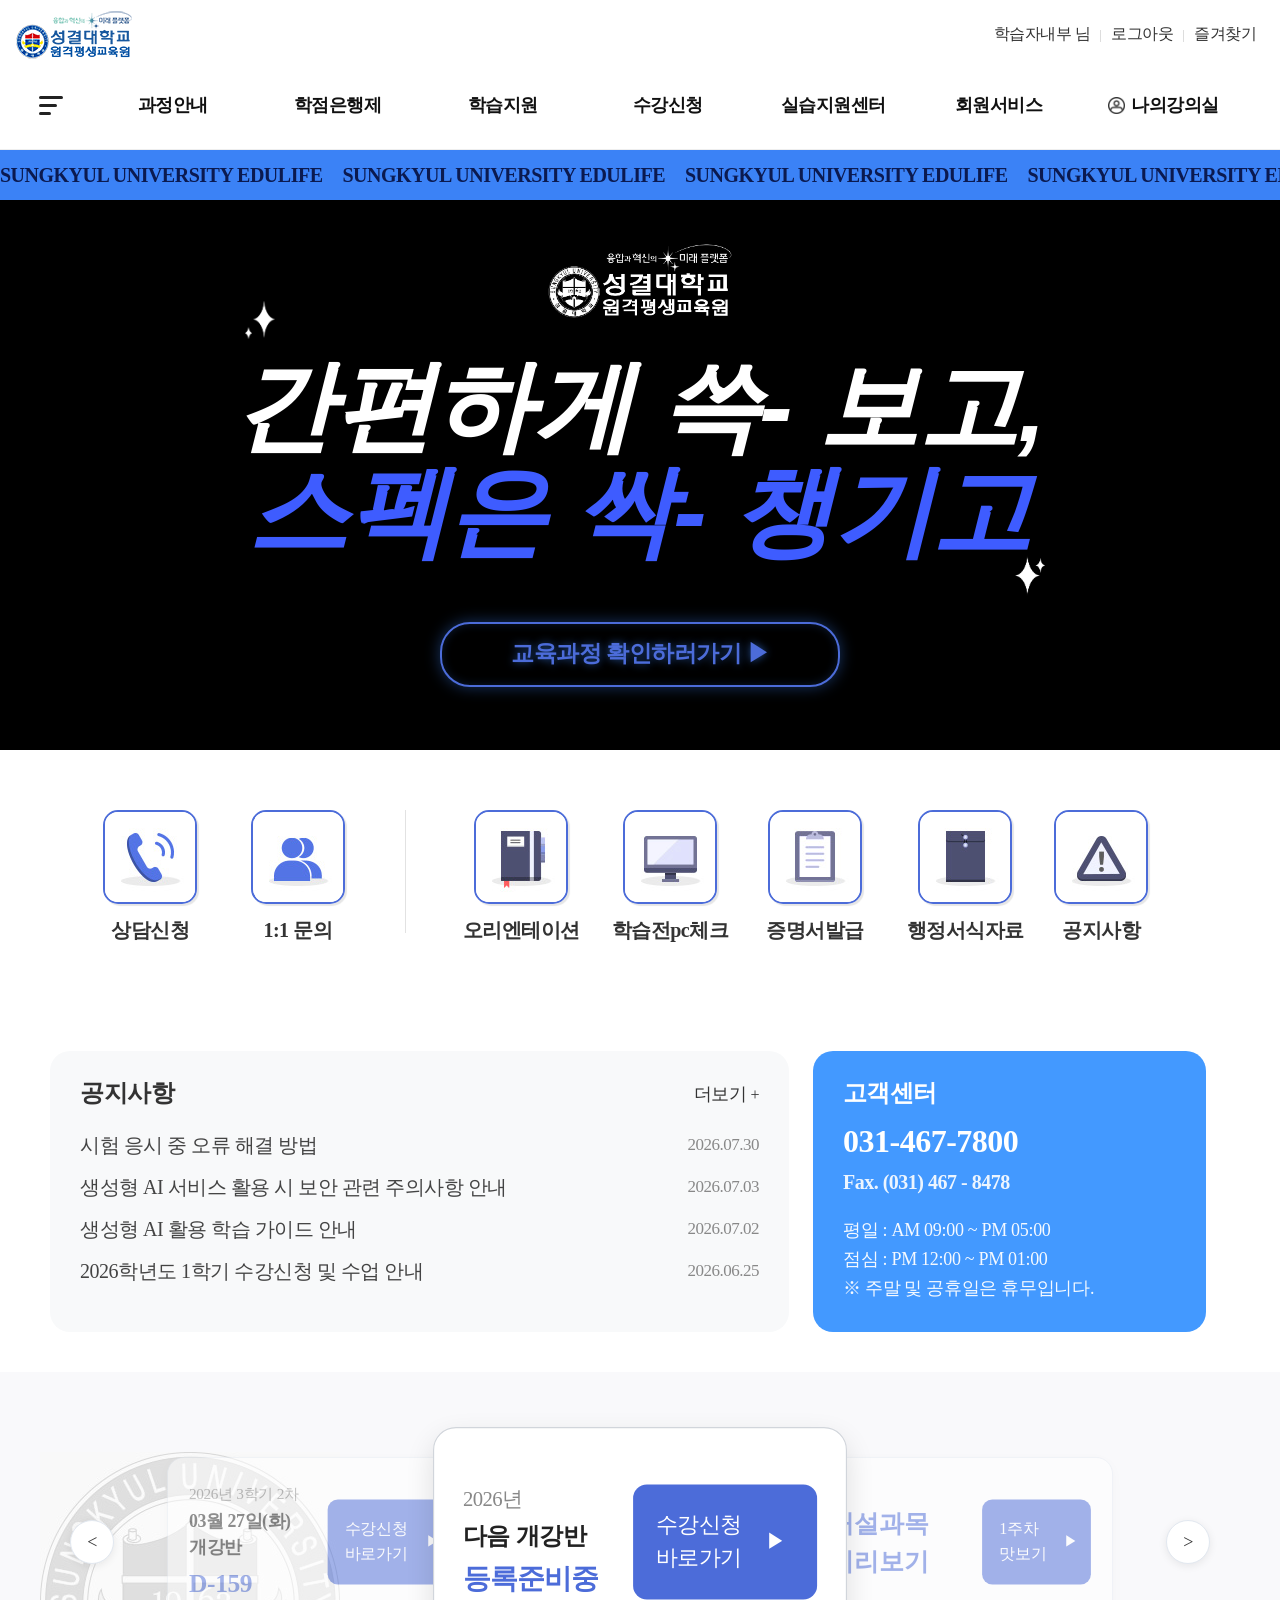
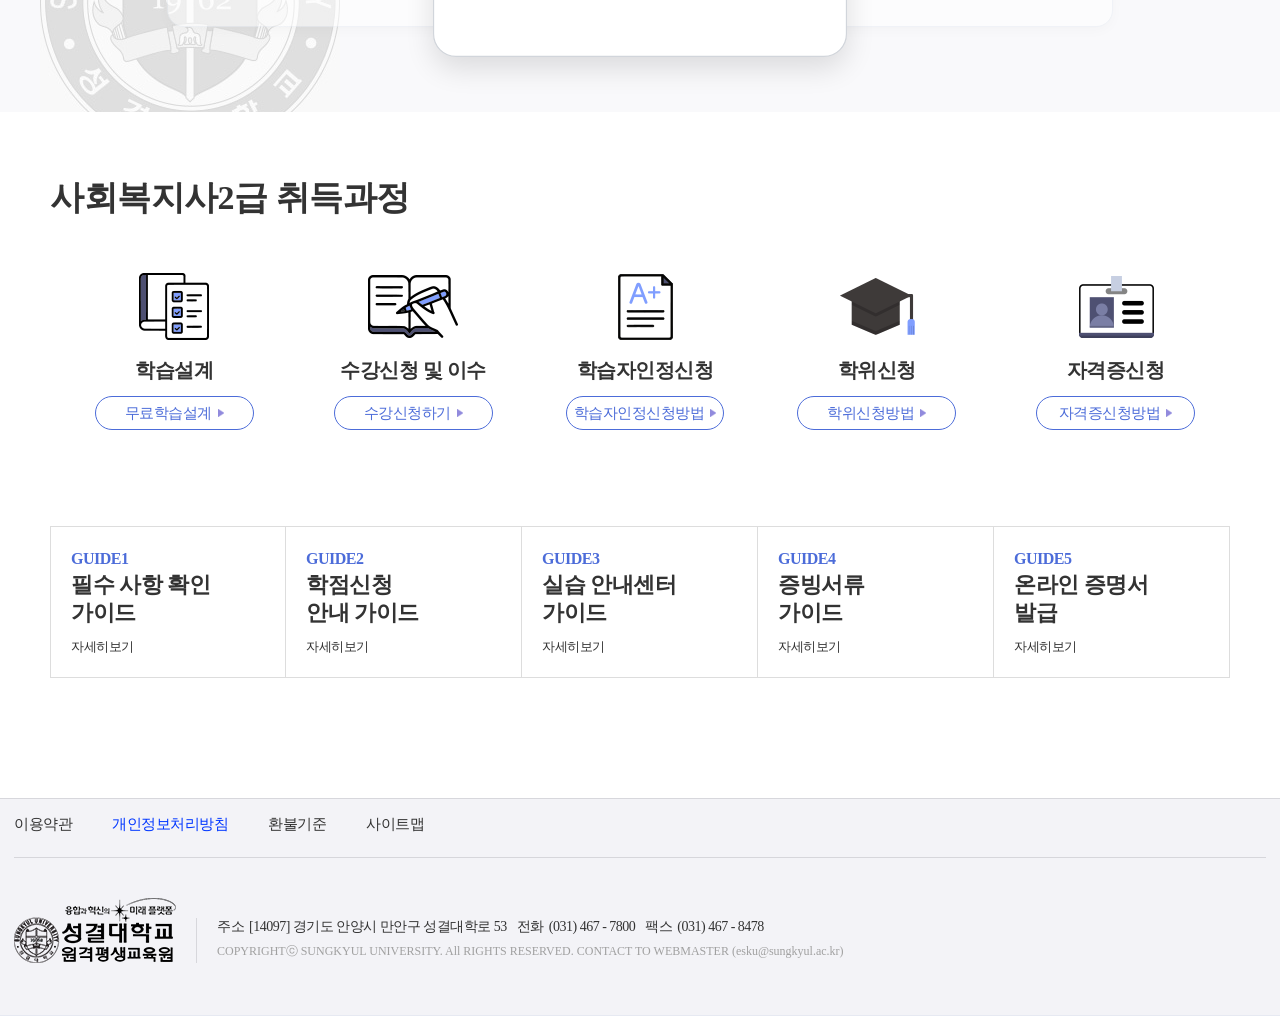
==== commit dc6d0507: "Add files via upload" ====
--- a/index.html
+++ b/index.html
@@ -890,65 +890,129 @@
 .header_wrap .header_top:after {content: ""; display: block; clear: both;}
 
 
-.header_wrap .header_main * {line-height: 1;}
-.header_wrap .header_main {height: 80px; padding-top: 10px; border-top: 1px solid #2a5ca5; border-bottom: 1px solid #2a5ca5; background: #2a5ca5;}
-.header_wrap .header_main nav {float: right; display: inline-block; height: 70px; padding-top: 10px;}
-.header_wrap .header_main ul.main_menu {float: right;}
-.header_wrap .header_main ul.main_menu > li {float: left; position: relative; margin-left: 80px; font-size: 18px; line-height: 32px; font-weight: 600;}
-.header_wrap .header_main ul.main_menu > li > a {position: relative; display: inline-block; width: 100%; height: 100%; font-size: inherit; line-height: 2; color: #fff;}
-.header_wrap .header_main ul.main_menu > li > a:before {content: ''; position: absolute; top: -8px; left: calc(50% - 4px); display: inline-block; width: 8px; height: 8px; background: #f0f0f0; border-radius: 100%; transform: scale(0); transition: transform 250ms ease;}
-.header_wrap .header_main ul.main_menu > li > a:hover:before {transform: scale(1);}
-.header_wrap .header_main ul.main_menu > li > a:after {content: ''; position: absolute; bottom: -4px; left: 0; display: inline-block; width: 100%; height: 1px; background: #f0f0f0; transform: scaleX(0); transition: transform 250ms ease;}
-.header_wrap .header_main ul.main_menu > li > a:hover:after {transform: scaleX(1);}
-.header_wrap .header_main ul.main_menu > li:last-child:before {content: ''; position: absolute; top: 10px; left: -45px; display: inline-block; width: 1px; height: 14px; background: #f0f0f0;}
-.header_wrap .header_main ul.main_menu > li:last-child > a > span {display: inline-block; margin: 8px 4px 0 0; vertical-align: top;}
-.header_wrap .btn_allmenu {float: left; display: inline-block; margin: 18px 10px 10px 10px;}
-.header_wrap .btn_allmenu > span {display: block; width: 26px; height: 3px; margin-top: 5px; background: #eee; transition: all 0.3s;}
-.header_wrap .btn_allmenu > span:nth-child(1) {margin-top: 0;}
-.header_wrap .btn_allmenu > span:nth-child(2) {width: 22px;}
-.header_wrap .btn_allmenu > span:nth-child(3) {width: 18px;}
-.header_wrap .btn_allmenu.open > span:nth-child(1) {width: 23.5px; margin-top: 5px; transform: rotate(-45deg) translateY(5.5px);}
-.header_wrap .btn_allmenu.open > span:nth-child(2) {display: none;}
-.header_wrap .btn_allmenu.open > span:nth-child(3) {width: 24px; transform: rotate(45deg) translateY(-5.5px);}	
-	
-.header_wrap .allmenu {position: absolute; top: 150px; left: 0; width: 100%; height: 0; padding: 0; background: rgba(234, 240, 250, 0.95); overflow: hidden; transform-origin: top; transition: height 0.4s ease; z-index: 10;}
-.header_wrap .allmenu .section_cont {padding: 10px 0;}
-.header_wrap .allmenu.open {height: 235px; border-bottom: 1px solid #c7c8c9; transform-origin: top; transition: height 0.4s ease;}
-.header_wrap .allmenu.open .section_cont {position: absolute; top: 0; left: calc(50% - 633px);}
-.header_wrap .allmenu ul {float: left; min-height: 215px; margin-left: 10px; text-align: left; border-left: 1px solid #c1c8d1; padding-left: 5px;}
-.header_wrap .allmenu ul:first-child {margin-left: 0;}
-.header_wrap .allmenu ul > li {position: relative; margin-top: 10px; font-size: 15px; line-height: 1.2; letter-spacing: -0.5px; color: #444;}
-.header_wrap .allmenu ul > li:first-child {margin-top: 0; font-weight: 600; color: #222;}
-.header_wrap .allmenu ul > li > a {position: relative; display: inline-block; padding-left: 5px; font: inherit;}
-.header_wrap .allmenu ul > li:hover > a {color: #2a5ca5; font-weight: 800;}
-/*.header_wrap .allmenu ul > li:hover > a:before {content: ''; position: absolute; top: calc(50% - 1px); left: -2px; display: inline-block; width: 3px; height: 3px; background: #2a5ca5; border-radius: 100%;}*/
-.header_wrap .allmenu ul > li:hover > a:after {content: ''; position: absolute; bottom: -2px; left: 0; display: inline-block; width: calc(100% - 5px); height: 1px; margin-left: 5px; background: #2a5ca5;}
-	
-	
-/*main*/
-.header_wrap .header_main {border-color: #ddd;}
-.header_wrap .header_main, .header_wrap .allmenu {background: #fff;}
-.header_wrap .header_main ul.main_menu > li > a {color: #333;}
-.header_wrap .header_main ul.main_menu > li:last-child:before {background: #999;}
-.header_wrap .header_main ul.main_menu > li:last-child > a > span {filter: invert(1);}
-.header_wrap .header_main ul.main_menu > li > a:before, .header_wrap .header_main ul.main_menu > li > a:after {background: #2a5ca5;}
-.header_wrap .btn_allmenu > span {background: #333;}
-
-
+/* ========================================================= */
+/* [최종] 기존 HTML 구조 100% 유지 맞춤 스타일 */
+/* ========================================================= */
+
+.header_wrap { position: relative; width: 100%; background: #ffffff; border-bottom: 1px solid #eee; }
+.header_wrap .header_main { height: 70px; background: #ffffff; }
+
+/* 중앙 컨테이너 영역 */
+.header_wrap .header_main .section_cont {
+  max-width: 1252px;
+  margin: 0 auto;
+  padding: 0 20px;
+  height: 100%;
+}
+.header_wrap .header_main .section_cont > div { display: flex; align-items: center; width: 100%; height: 100%; }
+
+/* 1. 햄버거 버튼 (버튼 3선 & ✕ 애니메이션) */
+.header_wrap .btn_allmenu { background: none; border: none; cursor: pointer; padding: 5px; margin-right: 20px; display: flex !important; flex-direction: column; justify-content: center; align-items: flex-start; gap: 5px; width: 36px; height: 36px; text-decoration: none; }
+.header_wrap .btn_allmenu > span { display: block; height: 3px; background-color: #222; border-radius: 2px; transition: all 0.3s ease; }
+.header_wrap .btn_allmenu > span:nth-child(1) { width: 24px; }
+.header_wrap .btn_allmenu > span:nth-child(2) { width: 18px; }
+.header_wrap .btn_allmenu > span:nth-child(3) { width: 12px; }
+
+.header_wrap .btn_allmenu.open > span:nth-child(1) { width: 22px; transform: translateY(8px) rotate(45deg); }
+.header_wrap .btn_allmenu.open > span:nth-child(2) { opacity: 0; }
+.header_wrap .btn_allmenu.open > span:nth-child(3) { width: 22px; transform: translateY(-8px) rotate(-45deg); }
+
+/* 2. 메인 네비게이션 */
+.header_wrap nav { flex: 1; height: 100%; }
+.header_wrap ul.main_menu { display: flex; justify-content: space-between; align-items: center; height: 100%; margin: 0; padding: 0; list-style: none; }
+.header_wrap ul.main_menu > li { flex: 1; text-align: center; height: 100%; display: flex; align-items: center; justify-content: center; position: relative; margin: 0; }
+.header_wrap ul.main_menu > li > a { font-size: 18px; font-weight: 700; color: #111; display: inline-block; padding: 22px 0; position: relative; transition: color 0.25s ease; width: 100%; text-decoration: none; }
+
+/* Dot + Line Hover 스르륵 애니메이션 */
+.header_wrap ul.main_menu > li > a::before { content: ''; position: absolute; top: 8px; left: calc(50% - 3px); width: 6px; height: 6px; background-color: #2a5ca5; border-radius: 50%; transform: scale(0); transition: transform 0.25s cubic-bezier(0.175, 0.885, 0.32, 1.275); }
+.header_wrap ul.main_menu > li > a::after { content: ''; position: absolute; bottom: 0; left: 10%; width: 80%; height: 3px; background-color: #2a5ca5; transform: scaleX(0); transition: transform 0.25s ease; }
+
+.header_wrap ul.main_menu > li:hover > a { color: #2a5ca5; }
+.header_wrap ul.main_menu > li:hover > a::before { transform: scale(1); }
+.header_wrap ul.main_menu > li:hover > a::after { transform: scaleX(1); }
+
+/* 나의강의실 아이콘 수평 정렬 */
+.header_wrap ul.main_menu > li:last-child > a {
+  display: inline-flex;
+  align-items: center;
+  justify-content: center;
+}
+/* 아이콘 기본 스타일 (평소 색상: #333) */
+.header_wrap ul.main_menu > li:last-child .icon_myclass {
+  display: inline-block;
+  width: 17px;
+  height: 17px;
+  margin-right: 6px;
+  vertical-align: middle;
+  background-color: #333;
+  -webkit-mask: url("./files/ic_myclass.png") no-repeat center / contain;
+  mask: url("./files/ic_myclass.png") no-repeat center / contain;
+  transition: background-color 0.25s ease;
+}
+
+/* Hover 상태: 원본 이미지 무시하고 오차 없는 #2A5CA5 단색 적용 */
+.header_wrap ul.main_menu > li:last-child:hover .icon_myclass {
+  background-color: #2A5CA5 !important;
+}
+
+
+
+/* 3. 하단 서브메뉴 판넬 (슬라이드다운 연출 및 수직 1:1 배치) */
+.header_wrap .allmenu { position: absolute; top: 100%; left: 0; width: 100%; background: #ffffff; box-shadow: 0 15px 30px rgba(0, 0, 0, 0.08); border-top: 1px solid #f0f0f0; overflow: hidden; max-height: 0; opacity: 0; transition: max-height 0.4s ease, opacity 0.3s ease, padding 0.4s ease; z-index: 100; }
+.header_wrap .allmenu.open { max-height: 400px; opacity: 1; padding: 20px 0 40px 0; border-bottom: 1px solid #2a5ca5; }
+
+/* 2. 하단 서브메뉴 컨테이너 패딩 보정 (상단 패딩과 동일하게 설정) */
+.header_wrap .allmenu .section_cont {
+  max-width: 1252px;
+  margin: 0 auto;
+  padding: 0 20px 0 56px !important; /* 햄버거 버튼 영역(36px + margin 20px = 56px)만큼 여백 부여 */
+  display: flex !important;
+  justify-content: space-between !important;
+  align-items: flex-start !important; /* 위쪽 기준 정렬 */
+}
+
+.header_wrap .allmenu ul:last-child {
+  border-right: none;
+}
+
+/* 3. 서브메뉴 각 열(ul) 정렬 및 넓이 균등 배분 */
+.header_wrap .allmenu ul {
+  flex: 1;
+  text-align: center !important; /* 상단 메뉴 위치에 수직 축을 맞추기 위해 다시 center로 설정 */
+  padding: 0 5px !important;
+  margin: 0 !important;
+  list-style: none;
+  border-right: 1px solid #f0f0f0;
+}
+.header_wrap .allmenu ul > li { margin-top: 12px; }
+.header_wrap .allmenu ul > li:first-child { margin-top: 0; }
+/* 4. 서브메뉴 안의 텍스트 상자 스타일 */
+.header_wrap .allmenu ul > li > a {
+  font-size: 16px;
+  font-weight: 400;
+  color: #444;
+  text-decoration: none;
+  transition: color 0.2s ease;
+  display: inline-block;
+  white-space: nowrap;
+}
+.header_wrap .allmenu ul > li:hover > a { color: #2a5ca5; font-weight: 800; transform: none; }
+
+/* footer */
 .footer_wrap {position: relative; margin-bottom: -16px; font-size: 14px; line-height: 1; border-top: 1px solid #d7d7dc; background: #f3f3f7; color: #333;}
 .footer_wrap .footer_menu {display: inline-block; width: 100%; padding: 12px 0;}
 .footer_wrap .footer_menu ul > li {position: relative; float: left; margin-left: 40px; line-height: 28px;}
-.footer_wrap .footer_menu ul > li:before {content: ':'; position: absolute; top: 0; left: -21px; color: rgba(68, 68, 68, 0.3);}
+.footer_wrap .footer_menu ul > li:before {content: ''; position: absolute; top: 0; left: -21px; color: rgba(68, 68, 68, 0.3);}
 .footer_wrap .footer_menu ul > li > a {display: inline-block; width: 100%; height: 100%; font-size: 15px;}
 .footer_wrap .footer_menu ul > li:first-child {margin-left: 0;}
 .footer_wrap .footer_menu ul > li:first-child:before {display: none;}
 .footer_wrap .footer_info {display: inline-block; width: 100%; padding: 40px 0; border-top: 1px solid rgba(208, 208, 213, 0.8);}
 .footer_wrap .footer_info > p, .footer_info > div {float: left;}
-.footer_wrap .footer_info > p:after {content: ''; display: inline-block; width: 1px; height: 45px; margin: 20px 20px 0 20px; vertical-align: top; background: rgba(208, 208, 213, 0.8);;}
+.footer_wrap .footer_info > p:after {content: ''; display: inline-block; width: 1px; height: 45px; margin: 20px 20px 0 20px; vertical-align: top; background: rgba(208, 208, 213, 0.8);}
 .footer_wrap .footer_info > div {padding-top: 18px;}
 .footer_wrap .footer_info > div > p {display: inline-block; margin-right: 10px;}
 .footer_wrap .footer_info > div > p > span {margin-right: 5px;}
-.footer_wrap .footer_info > div > p > span:after {content: ':';}
+.footer_wrap .footer_info > div > p:span:after {content: ':';}
 .footer_wrap .footer_info > div > p:last-child {display: block; margin-top: 5px; font-size: 12px; color: #a0a0a0; letter-spacing: 0;}
 </style>
 
@@ -984,6 +1048,39 @@
 <script src="./files/lightslider.js.다운로드"></script>
 
 <script>
+
+document.addEventListener('DOMContentLoaded', () => {
+  const headerWrap = document.querySelector('.header_wrap');
+  const toggleBtn = document.querySelector('.btn_allmenu');
+  const allmenuPanel = document.querySelector('.allmenu');
+
+  function openMenu() {
+    toggleBtn.classList.add('open');
+    allmenuPanel.classList.add('open');
+  }
+
+  function closeMenu() {
+    toggleBtn.classList.remove('open');
+    allmenuPanel.classList.remove('open');
+  }
+
+  // 1. 햄버거 버튼 클릭 이벤트
+  toggleBtn.addEventListener('click', (e) => {
+    e.preventDefault();
+    e.stopPropagation();
+    if (allmenuPanel.classList.contains('open')) {
+      closeMenu();
+    } else {
+      openMenu();
+    }
+  });
+
+  // 2. 메인 헤더 호버 이벤트 (메인메뉴에 마우스 진입 시 메뉴 판넬 오픈)
+  headerWrap.addEventListener('mouseenter', openMenu);
+  headerWrap.addEventListener('mouseleave', closeMenu);
+});
+
+
 $(function() {
 	//20210503 웹접근성 - 상단 펼침메뉴 관련
 	$("#n_top_menu button, #n_top_menu a").focus(function() {
@@ -1074,8 +1171,85 @@
 		</div>
 	</div>
   
-  
-   <div class="header_main">
+  <div class="header_main">
+  <div class="section_cont">
+    <div>
+      <a href="#" class="btn_allmenu" title="전체메뉴"><span></span><span></span><span></span></a>
+      <nav>
+        <ul class="main_menu">
+          <li><a href="https://edulife.sungkyul.ac.kr/lec/home/cyberlec/new_welfare.php?q=content01">과정안내</a></li>
+          <li><a href="https://edulife.sungkyul.ac.kr/lec/home/cyberlec/new_credit.php?q=content01">학점은행제</a></li>
+          <li><a href="https://edulife.sungkyul.ac.kr/lec/home/cyberlec/bbs.php?id=notice">학습지원</a></li>
+          <li><a href="https://edulife.sungkyul.ac.kr/lec/home/cyberlec/new_degree.php?q=content01">수강신청</a></li>
+          <li><a href="https://edulife.sungkyul.ac.kr/lec/home/cyberlec/new_support.php?q=content01">실습지원센터</a></li>
+          <li><a href="https://edulife.sungkyul.ac.kr/lec/home/cyberlec/new_membership.php?q=content08">회원서비스</a></li>
+          <li>
+  <a href="https://edulife.sungkyul.ac.kr/lec/home/cyberlec/new_myclassroom.php?q=content01">
+    <span class="icon_myclass"></span>나의강의실
+  </a>
+</li>
+        </ul>
+        <div class="allmenu">
+          <div class="section_cont">
+            <ul>
+              <li><a href="https://edulife.sungkyul.ac.kr/lec/home/cyberlec/new_welfare.php?q=content01">사회복지사 소개</a></li>
+              <li><a href="https://edulife.sungkyul.ac.kr/lec/home/cyberlec/new_welfare.php?q=content02">자격안내 및 이수과목</a></li>
+              <li><a href="https://edulife.sungkyul.ac.kr/lec/home/cyberlec/new_welfare.php?q=content03">자격증교부절차</a></li>
+              <li><a href="https://edulife.sungkyul.ac.kr/lec/home/cyberlec/new_welfare.php?q=content04">사회복지학사(전문학사)</a></li>
+              <li><a href="https://edulife.sungkyul.ac.kr/lec/home/cyberlec/new_welfare.php?q=content05">최종학력별 이용안내</a></li>
+            </ul>
+            <ul>
+              <li><a href="https://edulife.sungkyul.ac.kr/lec/home/cyberlec/new_credit.php?q=content01">학점은행제란?</a></li>
+              <li><a href="https://edulife.sungkyul.ac.kr/lec/home/cyberlec/new_credit.php?q=content02">학점인정 절차</a></li>
+              <li><a href="https://edulife.sungkyul.ac.kr/lec/home/cyberlec/new_credit.php?q=content03">학위수여</a></li>
+              <li><a href="https://edulife.sungkyul.ac.kr/lec/home/cyberlec/new_credit.php?q=content04">학점인정 주의사항</a></li>
+            </ul>
+            <ul>
+              <li><a href="https://edulife.sungkyul.ac.kr/lec/home/cyberlec/bbs.php?id=notice">공지사항</a></li>
+              <li><a href="https://edulife.sungkyul.ac.kr/lec/home/cyberlec/bbs.php?id=reviews">수강후기</a></li>
+              <li><a href="https://edulife.sungkyul.ac.kr/lec/home/cyberlec/bbs.php?id=sandong">이벤트</a></li>
+              <li><a href="https://edulife.sungkyul.ac.kr/lec/home/cyberlec/bbs.php?id=faq">자주묻는질문</a></li>
+              <li><a href="https://edulife.sungkyul.ac.kr/lec/home/cyberlec/bbs.php?id=qna">학습상담</a></li>
+            </ul>
+            <ul>
+              <li><a href="https://edulife.sungkyul.ac.kr/lec/home/cyberlec/new_degree.php?q=content01">수강신청</a></li>
+              <!-- <li><a href="/lec/home/cyberlec/new_degree.php?q=content02">패키지신청</a></li> -->
+              <li><a href="https://edulife.sungkyul.ac.kr/lec/home/cyberlec/new_degree.php?q=content03">장바구니</a></li>
+              <li><a href="https://edulife.sungkyul.ac.kr/lec/home/cyberlec/new_degree.php?q=content09">수강신청내역</a></li>
+              <li><a href="https://edulife.sungkyul.ac.kr/lec/home/cyberlec/new_degree.php?q=content05_2">무료학습설계</a></li>
+              <li><a href="https://edulife.sungkyul.ac.kr/lec/home/cyberlec/new_degree.php?q=content04">학사일정</a></li>
+              <li><a href="https://edulife.sungkyul.ac.kr/lec/home/cyberlec/new_degree.php?q=content06">개강일정안내</a></li>
+            </ul>
+            <ul>
+              <li><a href="https://edulife.sungkyul.ac.kr/lec/home/cyberlec/new_support.php?q=content02_3">현장실습진행절차안내</a></li>
+              <li><a href="https://edulife.sungkyul.ac.kr/lec/home/cyberlec/new_support.php?q=content02_1">현장실습서류안내 및 작성</a></li>
+              <li><a href="https://edulife.sungkyul.ac.kr/lec/home/cyberlec/new_support.php?q=content02_2">현장실습기관안내</a></li>
+            </ul>
+            <ul>
+              <li><a href="https://edulife.sungkyul.ac.kr/lec/home/cyberlec/new_membership.php?q=content01">회원서비스</a></li>
+              <li><a href="https://edulife.sungkyul.ac.kr/lec/home/cyberlec/new_membership.php?q=content09">수강PC관리</a></li>
+              <li><a href="https://edulife.sungkyul.ac.kr/lec/home/cyberlec/new_membership.php?q=content03">학적부입력</a></li>
+              <li><a href="https://edulife.sungkyul.ac.kr/lec/home/cyberlec/new_support.php?q=content02_1">현장실습관리</a></li>
+              <li><a href="https://edulife.sungkyul.ac.kr/lec/home/cyberlec/new_member.php?q=re_pw2">비밀번호변경</a></li>
+              <li><a href="https://edulife.sungkyul.ac.kr/lec/home/cyberlec/new_membership.php?q=content05">회원탈퇴요청</a></li>
+            </ul>
+            <ul>
+              <li><a href="https://edulife.sungkyul.ac.kr/lec/home/cyberlec/new_myclassroom.php?q=content01">강의실입장</a></li>
+              <li><a href="https://edulife.sungkyul.ac.kr/lec/home/cyberlec/new_myclassroom.php?q=content02">수강이력</a></li>
+              <li><a href="https://edulife.sungkyul.ac.kr/lec/home/cyberlec/new_myclassroom.php?q=content03">수강신청내역</a></li>
+              <li><a href="https://edulife.sungkyul.ac.kr/lec/home/cyberlec/new_myclassroom.php?q=content04">성적확인</a></li>
+              <li><a href="https://edulife.sungkyul.ac.kr/lec/home/cyberlec/new_myclassroom.php?q=content05">증명서발급</a></li>
+              <li><a href="https://edulife.sungkyul.ac.kr/lec/home/cyberlec/new_myclassroom.php?q=content06">다운로드센터</a></li>
+              <li><a href="https://edulife.sungkyul.ac.kr/lec/home/cyberlec/new_myclassroom.php?q=content07">오리엔테이션</a></li>
+              <li><a href="https://edulife.sungkyul.ac.kr/lec/home/cyberlec/new_myclassroom.php?q=content12">증빙서류</a></li>
+            </ul>
+          </div>
+        </div>
+      </nav>
+    </div>
+  </div>
+</div>
+ <!--  <div class="header_main">
 		<div class="section_cont">
 			<div>
 			<a href="#" class="btn_allmenu" title="전체메뉴"><span></span><span></span><span></span></a>
@@ -1091,7 +1265,7 @@
 				</ul>
 				<div class="allmenu">
 					<div class="section_cont">
-						<ul style="width: 134px; margin-left: 215px;">
+						<ul style="width: 134px; margin-left: 217px;">
 							<li><a href="https://edulife.sungkyul.ac.kr/lec/home/cyberlec/new_welfare.php?q=content01">사회복지사 소개</a></li>
 							<li><a href="https://edulife.sungkyul.ac.kr/lec/home/cyberlec/new_welfare.php?q=content02">자격안내 및 이수과목</a></li>
 							<li><a href="https://edulife.sungkyul.ac.kr/lec/home/cyberlec/new_welfare.php?q=content03">자격증교부절차</a></li>
@@ -1113,7 +1287,7 @@
 						</ul>
 						<ul style="width: 134px;">
 							<li><a href="https://edulife.sungkyul.ac.kr/lec/home/cyberlec/new_degree.php?q=content01">수강신청</a></li>
-<!--							<li><a href="/lec/home/cyberlec/new_degree.php?q=content02">패키지신청</a></li>-->
+/*						<li><a href="/lec/home/cyberlec/new_degree.php?q=content02">패키지신청</a></li>*/
 							<li><a href="https://edulife.sungkyul.ac.kr/lec/home/cyberlec/new_degree.php?q=content03">장바구니</a></li>
 							<li><a href="https://edulife.sungkyul.ac.kr/lec/home/cyberlec/new_degree.php?q=content09">수강신청내역</a></li>
 							<li><a href="https://edulife.sungkyul.ac.kr/lec/home/cyberlec/new_degree.php?q=content05_2">무료학습설계</a></li>
@@ -1125,7 +1299,7 @@
 							<li><a href="https://edulife.sungkyul.ac.kr/lec/home/cyberlec/new_support.php?q=content02_1">현장실습서류안내 및 작성</a></li>	
 							<li><a href="https://edulife.sungkyul.ac.kr/lec/home/cyberlec/new_support.php?q=content02_2">현장실습기관안내</a></li>
 						</ul>
-						<ul style="width: 150px;">
+						<ul style="width: 130px;">
 							<li><a href="https://edulife.sungkyul.ac.kr/lec/home/cyberlec/new_membership.php?q=content01">회원서비스</a></li>
 							<li><a href="https://edulife.sungkyul.ac.kr/lec/home/cyberlec/new_membership.php?q=content09">수강PC관리</a></li>
 							<li><a href="https://edulife.sungkyul.ac.kr/lec/home/cyberlec/new_membership.php?q=content03">학적부입력</a></li>
@@ -1149,7 +1323,7 @@
 			</div>
 
 		</div>
-	</div>
+	</div>-->
 
 </div>
 
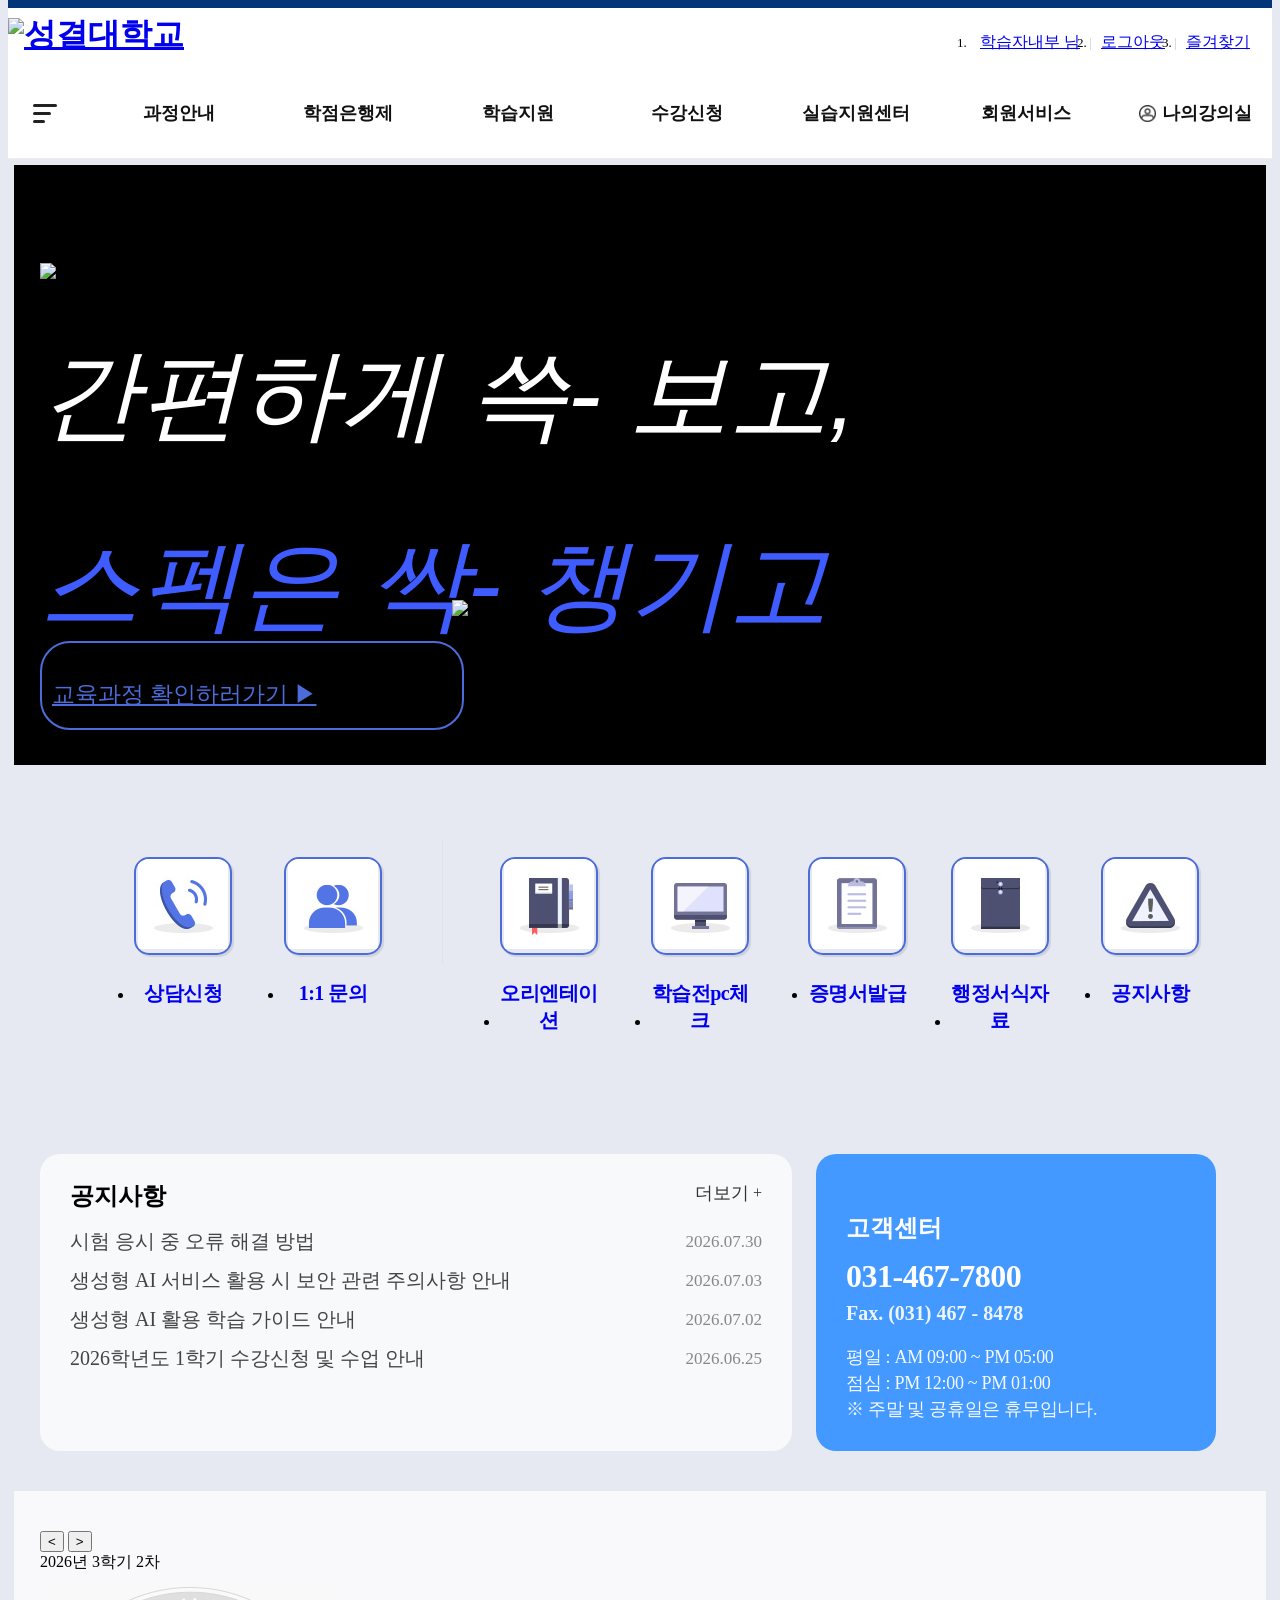
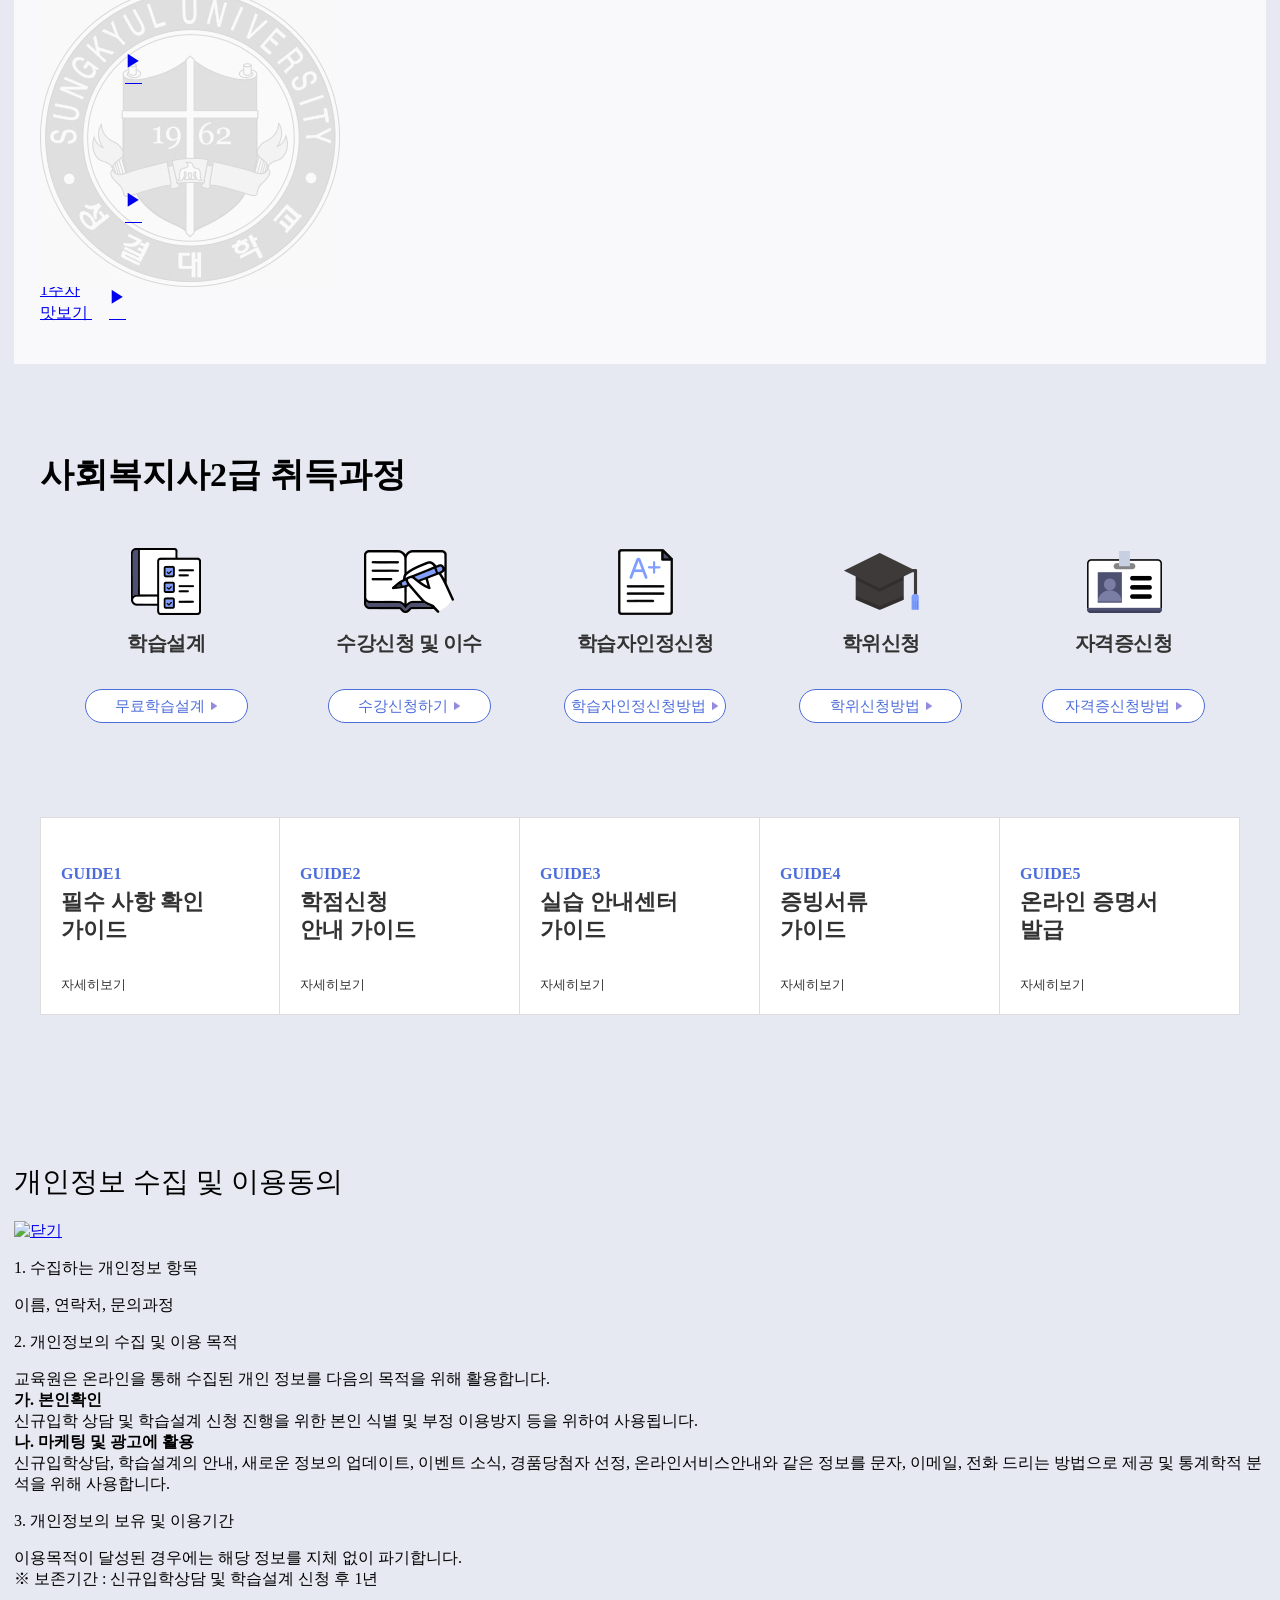
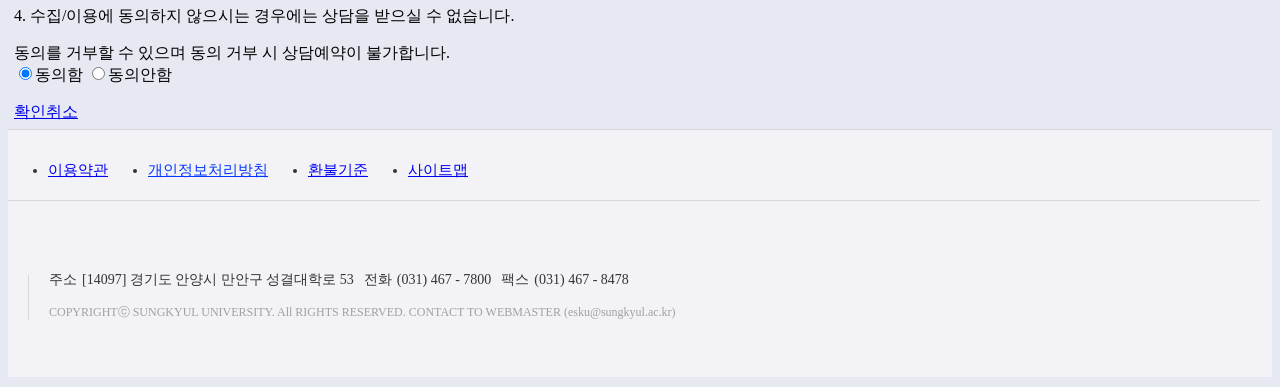
==== commit 35da9b64: "Add files via upload" ====
--- a/index.html
+++ b/index.html
@@ -37,7 +37,7 @@
 {	
 	var x = (e.pageX) ? e.pageX : document.body.scrollLeft+event.clientX;
 	var y = (e.pageY) ? e.pageY : document.body.scrollTop+event.clientY;
-	var layer = document.getElementById('_member_layer_');
+	var layer = document.getElementById('_member_laye룸ㅍr_');
 	if (location.href.indexOf('/home/') != -1||location.href.indexOf('/_system/') != -1)frames._action_frame_.location.href = "mypage.php?a=mbr_layer&id=" + id;
 	else frames._action_frame_.location.href = "./_check.php?checkfile=mbrlayer&id=" + id;
 	layer.style.display = 'block';
@@ -961,24 +961,24 @@
 .header_wrap .allmenu { position: absolute; top: 100%; left: 0; width: 100%; background: #ffffff; box-shadow: 0 15px 30px rgba(0, 0, 0, 0.08); border-top: 1px solid #f0f0f0; overflow: hidden; max-height: 0; opacity: 0; transition: max-height 0.4s ease, opacity 0.3s ease, padding 0.4s ease; z-index: 100; }
 .header_wrap .allmenu.open { max-height: 400px; opacity: 1; padding: 20px 0 40px 0; border-bottom: 1px solid #2a5ca5; }
 
-/* 2. 하단 서브메뉴 컨테이너 패딩 보정 (상단 패딩과 동일하게 설정) */
 .header_wrap .allmenu .section_cont {
   max-width: 1252px;
   margin: 0 auto;
-  padding: 0 20px 0 56px !important; /* 햄버거 버튼 영역(36px + margin 20px = 56px)만큼 여백 부여 */
+  padding: 0 20px 0 56px !important;
   display: flex !important;
   justify-content: space-between !important;
-  align-items: flex-start !important; /* 위쪽 기준 정렬 */
+  align-items: stretch !important; /* 위쪽 정렬(flex-start) 대신 전체 높이 확장(stretch) */
+  height: 100%; /* 높이 100% 고정 */
 }
 
 .header_wrap .allmenu ul:last-child {
   border-right: none;
 }
 
-/* 3. 서브메뉴 각 열(ul) 정렬 및 넓이 균등 배분 */
+/* 2. 각 서브메뉴 컬럼 (높이 100%로 구분선 일정하게 유지) */
 .header_wrap .allmenu ul {
   flex: 1;
-  text-align: center !important; /* 상단 메뉴 위치에 수직 축을 맞추기 위해 다시 center로 설정 */
+  text-align: center !important;
   padding: 0 5px !important;
   margin: 0 !important;
   list-style: none;
@@ -988,7 +988,7 @@
 .header_wrap .allmenu ul > li:first-child { margin-top: 0; }
 /* 4. 서브메뉴 안의 텍스트 상자 스타일 */
 .header_wrap .allmenu ul > li > a {
-  font-size: 16px;
+  font-size: 15px;
   font-weight: 400;
   color: #444;
   text-decoration: none;
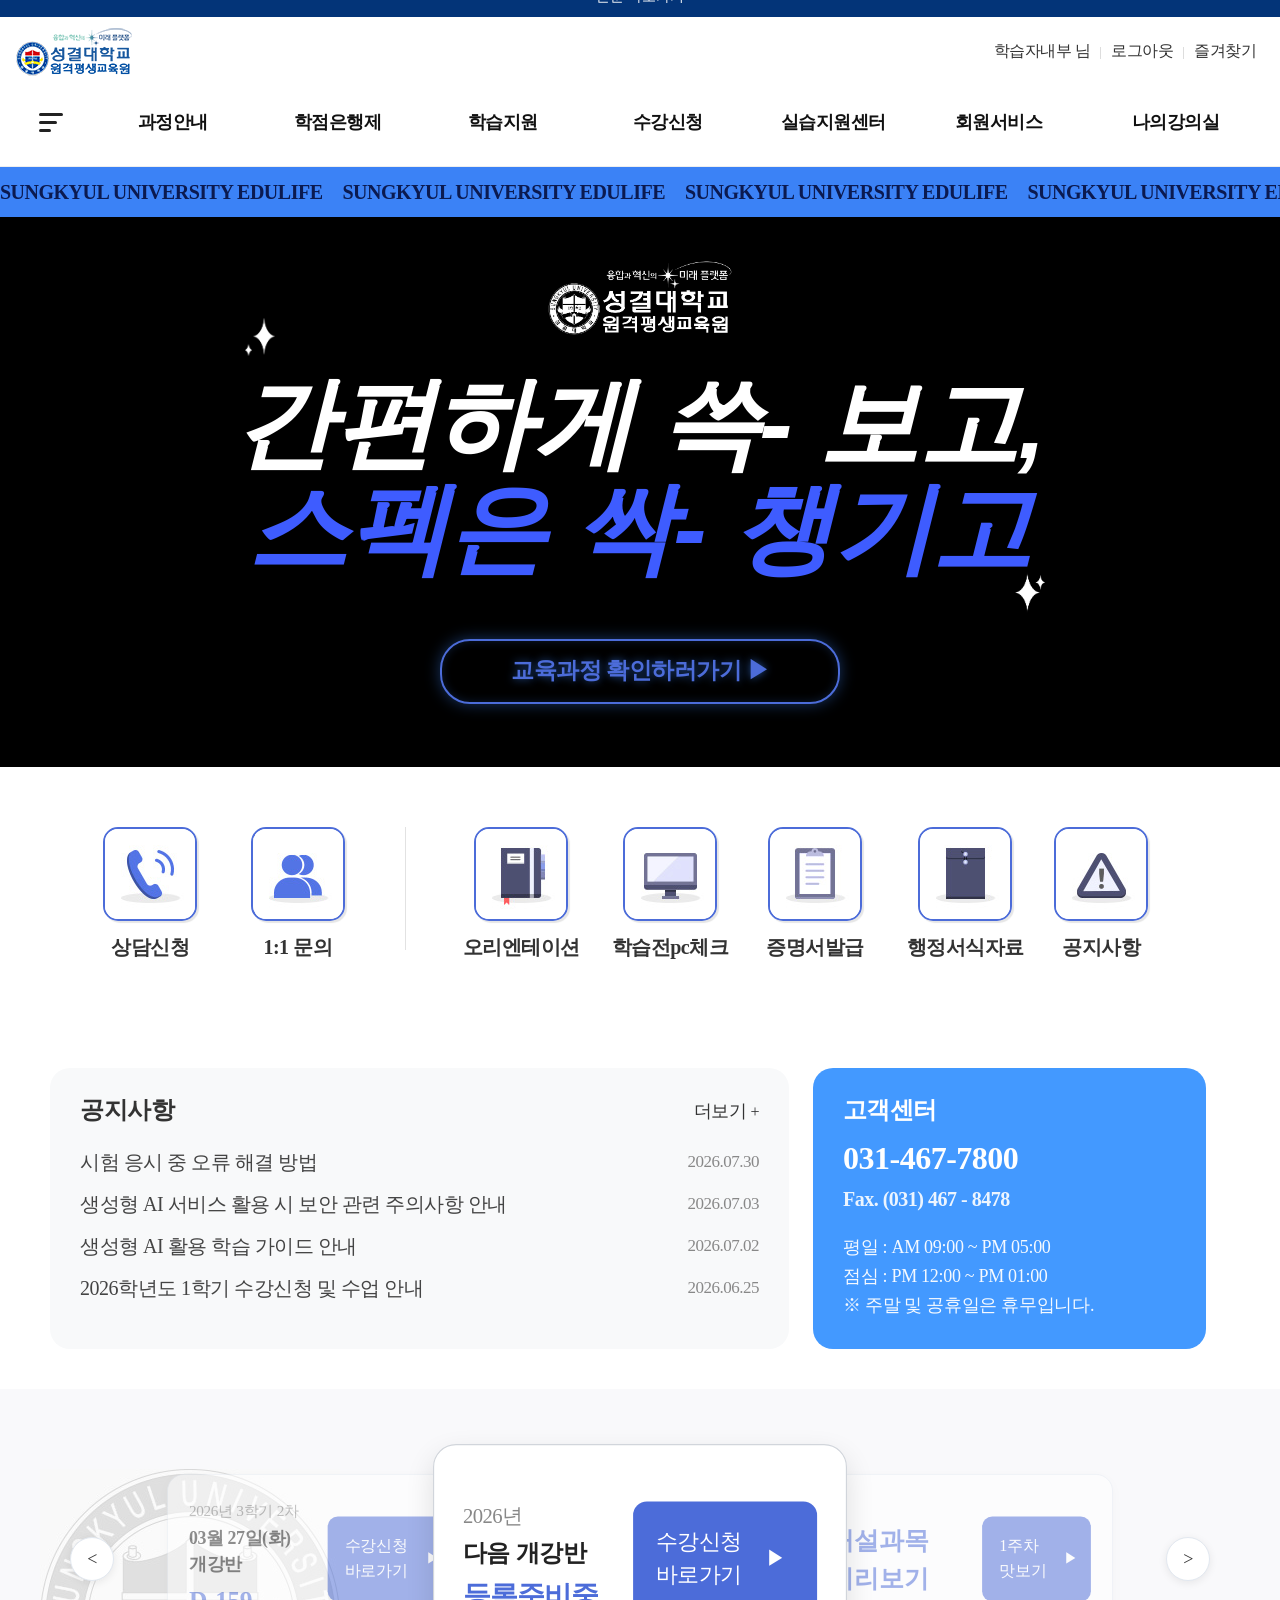
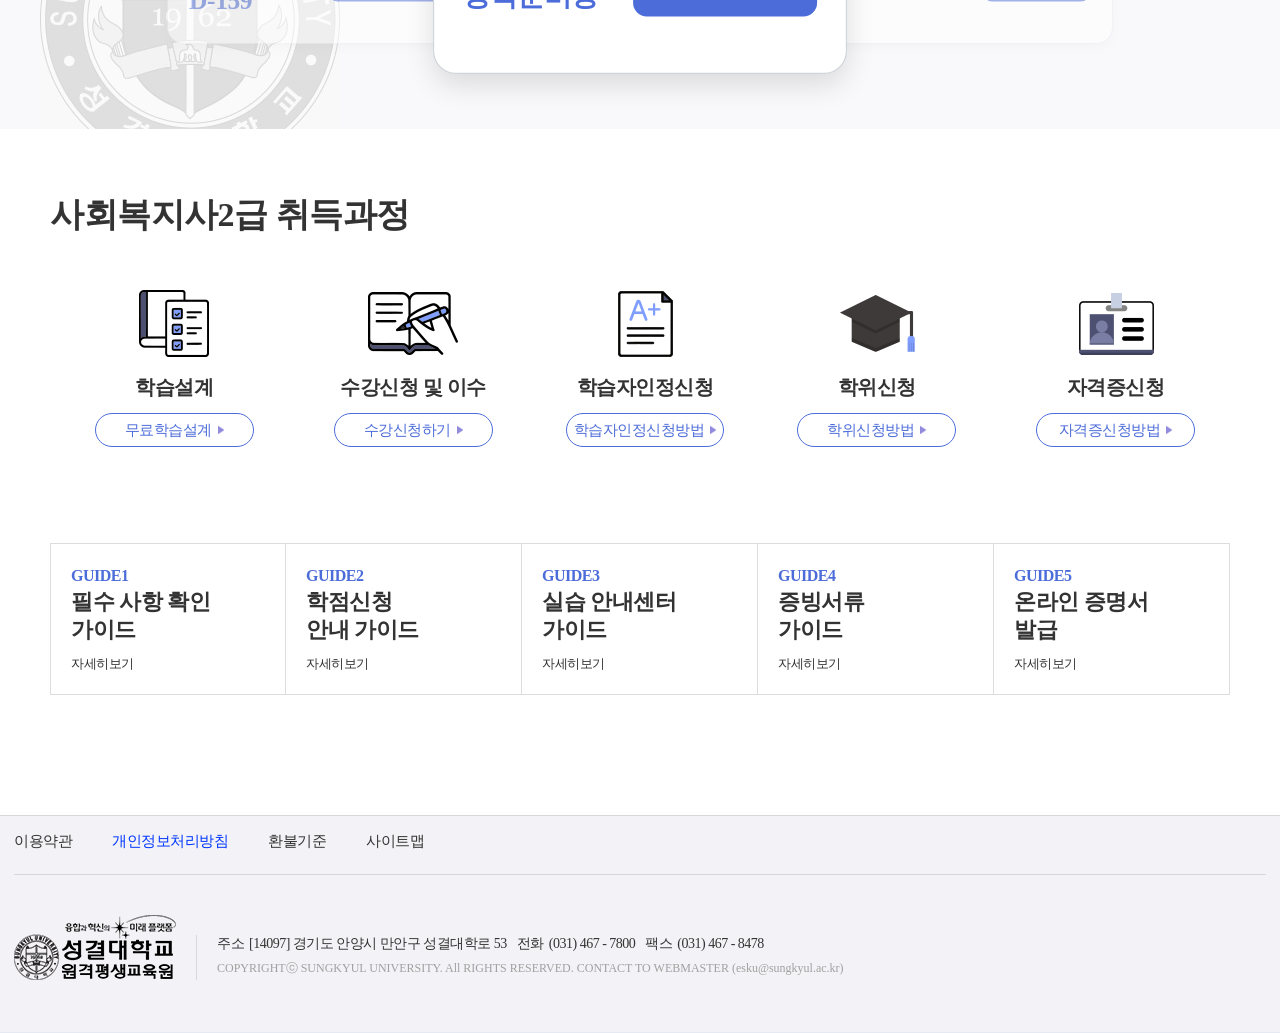
==== commit eb887f45: "Add files via upload" ====
--- a/index.html
+++ b/index.html
@@ -26,7 +26,7 @@
 <!-- script type="text/javascript" src="/js/jquery.min.js"></script>   새로넣음 검토필요 버젼업 ver3.1.1 -->
 <link href="./files/new_comm.css" rel="stylesheet" type="text/css">
 <link href="./files/new_main.css" rel="stylesheet" type="text/css">
-<link rel="stylesheet" href="./files/new_main2.css">
+<link rel="stylesheet" href="./files/new_main2.css">"text/css">
 <link rel="icon" href="https://edulife.sungkyul.ac.kr/img/favicon.ico" type="image/x-icon">
 <script>
 //홈페이지 리뉴얼하면서 getLoginNeed2 새로만듦: 로그인 경로가 틀림:2018-09-11201809
--- a/files/new_comm.css
+++ b/files/new_comm.css
@@ -0,0 +1,579 @@
+@charset "euc-kr";
+
+@font-face {
+  font-family: NanumSquareWeb;
+  src: url(/font/NanumSquareR.woff) format('woff');
+  font-weight: 400;
+}
+
+@font-face {
+  font-family: NanumGothic;
+  src: url(/font/NanumGothic.woff) format('woff');
+  font-weight:normal;
+}
+
+@font-face {
+    font-family: 'CookieRun';
+    src: url('https://cdn.jsdelivr.net/gh/projectnoonnu/noonfonts_2001@1.1/CookieRun-Regular.woff') format('woff');
+    font-weight: normal;
+    font-display: swap;
+}
+
+@font-face {
+    font-family: 'CookieRun';
+    src: url('https://cdn.jsdelivr.net/gh/projectnoonnu/noonfonts_twelve@1.0/CookieRunOTF-Bold00.woff') format('woff');
+    font-weight: 700;
+    font-display: swap;
+}
+
+@font-face {
+    font-family: 'CookieRun';
+    src: url('https://cdn.jsdelivr.net/gh/projectnoonnu/noonfonts_twelve@1.0/CookieRunOTF-Black00.woff') format('woff');
+    font-weight: 900;
+    font-display: swap;
+}
+
+
+.blinkings{ -webkit-animation:blink 0.3s ease-in-out infinite alternate; -moz-animation:blink 0.3s ease-in-out infinite alternate; animation:blink 0.3s ease-in-out infinite alternate; } 
+@-webkit-keyframes blink{ 30% {opacity:0;} 100% {opacity:1;} } 
+@-moz-keyframes blink{ 30% {opacity:0;} 100% {opacity:1;} } 
+@keyframes blink{ 30% {opacity:0;} 100% {opacity:1;} }
+
+/*
+@font-face {
+  font-family: NanumBrush;
+  src: url(/font/NanumBrush.woff) format('woff');
+  font-weight:normal;
+}
+@font-face {
+  font-family: NanumSquareWeb;
+  src: url(/font/NanumSquareL.woff) format('woff');
+  font-weight: 300;
+}
+@font-face {
+  font-family: NanumSquareWeb;
+  src: url(/font/NanumSquareB.woff) format('woff');
+  font-weight: 700;
+}
+@font-face {
+  font-family: NanumSquareWeb;
+  src: url(/font/NanumSquareEB.woff) format('woff');
+  font-weight:800;
+}
+*/
+/* /// CSS Document */
+html, body{height:100%;margin:0}
+body{font-family:NanumGothic;  font-size:15px; letter-spacing:0; color:#333;word-break: keep-all; margin:0; padding:0 }
+img{border:none; padding:0; margin:0}
+ul, li{padding:0; margin:0; list-style:none}
+a{text-decoration:none}
+#n_wrap{ display:block; background:#f6f6f9; width:100%}
+#n_header{background:#fff}
+#n_footer{width:100%;display:block;  box-sizing:border-box; -moz-box-sizing:border-box; border-top:2px solid #ccc; border-bottom:1px solid #ddd; background:#efefef}
+#n_footer .n_footer_box{ width:1260px;  box-sizing:border-box; -moz-box-sizing:border-box; margin:0 auto; }
+.n_footer_box ul,li{padding:0; margin:0; list-style:none}
+.n_footer_box  li{font-family:gulim, "Dotum", "Helvetica", "Arial", "AppleSDGothicNeo", sans-serif; font-size:12px; color:#555; display:inline-block; padding-right:15px; line-height:40px; padding-top:4px}
+.n_footer_box  li a{text-decoration:none; color:#555}
+.n_footer_box  li a:hover{color:#ff0040}
+.n_footre{ width:1260px; margin:0 auto; box-sizing:border-box; -moz-box-sizing:border-box; padding:20px 0; display:block; }
+.n_footre .logo_copy{display:inline-block; width:160px; }
+.n_footre .commpany_copy{display:inline-block; font-size:12px; line-height:22px; color:#777}
+ #n_top_menu {width:100%;text-align:center; box-sizing:border-box; -moz-box-sizing:border-box; z-index:1000; height:74px; border-top:1px solid #dedede;border-bottom:1px solid #dedede;}
+ .n_menu{ width:1260px; display:block; margin:0 auto; position:relative}
+
+ .n_menu .main_logo{ display:block; margin:0 auto; width:280px; position:absolute; left:50%; margin-left:-140px; top:30px}
+ .n_menu .main_logo h1{padding:0; margin:0}
+   .n_menu .n_logo{display:inline-block;  width:170px; margin-top:27px}
+ .n_menu .n_qmenu{ display:block; float:right; height:90px; }
+ .n_menu .n_qmenu ul{list-style:none; padding:0; margin:0}
+ .n_menu .n_qmenu li{ list-style:none; display:block; float:left; padding:0; margin:0; margin-top:13px; margin-left:15px; text-align:center;  }
+ .n_menu .n_qmenu li a{font-family:gulim, "Dotum", "Helvetica", "Arial", "AppleSDGothicNeo", sans-serif;  display:block; width:100%; height:24px; line-height:24px; box-sizing:border-box; -moz-box-sizing:border-box; font-size:11px; color:#444; font-weight:normal; letter-spacing:0;
+  width:60px; height:60px; background:#eeeeee; float:left; border-radius:35px; -moz-border-radius:35px; text-align:center; letter-spacing:-1px; padding-top:9px}
+   .n_menu .n_qmenu li a img{display:block; margin:0 auto; padding:0}
+ .n_menu .n_qmenu li a:hover{color:#ff0040; }
+
+
+ .n_menu ul{padding:0; margin:0; list-style:none; display:block; float:left; width:100%}
+ .n_menu li{float:left; display:block; padding:0px 19px;box-sizing:border-box; -moz-box-sizing:border-box; height:70px; position:relative  }
+ .n_menu li a{text-decoration:none;font-family:NanumSquareWeb; font-weight:700; font-size:18px; text-align:center; width:100%; display:block; line-height:74px;; color:#333;box-sizing:border-box; -moz-box-sizing:border-box;}
+ .n_menu li a:hover{color:#ff0040}
+
+
+
+.n_mtop{width:100%; background:#f0f0f0; border-bottom:1px solid #ddd; height:32px; box-sizing:border-box; -moz-box-sizing:border-box; display:block }
+.n_mtopbox{width:1260px; margin:0 auto; display:block; height:32px; box-sizing:border-box; -moz-box-sizing:border-box; position:relative}
+.n_mtopbox ul,li{padding:0; margin:0;}
+.n_mtopbox li{list-style:none; display:block; float:left;  font-family:dotum; font-size:12px; height:24px;box-sizing:border-box; -moz-box-sizing:border-box; border:1px solid #ddd; background:#f7f7f7; padding:0 7px; margin-left:-1px;
+margin-top:8px; overflow:hidden; border-radius:4px 4px 0 0; -moz-border-radius:4px 4px 0 0  }
+.n_mtopbox li a{text-decoration:none; font-size:11px; color:#777; width:100%; height:24px; line-height:26px;box-sizing:border-box; -moz-box-sizing:border-box;}
+.n_mtopbox li a:hover{color:#ff0040}
+.n_mtopbox li.actions{color:#ff0040; font-weight:bold; border-bottom:none; background:#fff }
+.n_mtopbox li.actions a{color:#ff0040}
+.n_mtopbox .n_rul{float:right}
+.n_mtopbox .n_rul li { border:none; margin-top:5px; padding:0 10px; background:none}
+.n_mtopbox .n_rul li  a.log1{ background:#ff0040; border:1px solid #ff0000; color:#fff; padding:1px 4px; line-height:20px; border-radius:2px; -moz-border-radius:2px; box-sizing:border-box; -moz- box-sizing:border-box;  display:block; height:20px}
+.n_mtopbox .n_rul li  a.log2{ background:#333; border:1px solid #000; color:#fff; padding:1px 4px; line-height:20px; border-radius:2px; -moz-border-radius:2px; box-sizing:border-box; -moz- box-sizing:border-box;  display:block; height:20px}
+.n_mtopbox .n_rul li.screeninfo{background:#6F3; color:#000; border-radius:4px}
+.n_mtopbox .n_rul li.screeninfo a{color:#000; font-size:12px }
+
+
+
+
+/*
+.n_menu li.myclass{float:right; padding-right:0;}
+.n_menu li.myclass a{ color:#fff; font-size:14px;font-family:NanumGothic;  }
+.n_menu li.myclass a:hover span{ background:#EA3F0D  url(/new_img/head/myclass.png) no-repeat 4px 0px;}
+.n_menu li.myclass a span{ background:#ff0040 url(/new_img/head/myclass.png) no-repeat 4px 0px;  padding: 3px 8px 3px 32px; border-radius:22px; -moz-border-radius:20px; border:1px solid #ff0000}
+.n_menu li.myregdit{float:right;  width:120px}
+.n_menu li.myregdit a{ color:#fff; font-size:14px; font-family:NanumGothic; }
+.n_menu li.myregdit a span  {background:#333 url(/new_img/head/regdite.png) no-repeat 6px 0px; padding: 3px 8px 3px 32px; border-radius:22px; -moz-border-radius:20px; border:1px solid #000}
+.n_menu li.myregdit a:hover span  {background:#111 url(/new_img/head/regdite.png) no-repeat 6px 0px; }
+ */
+ .n_menu li.myclass{float:right;  background:#F1FDFE; border-right:1px solid #ddd; border-left:1px solid #ddd;}
+ .n_menu li.myregdit{display:block;  background:#fff; border-left:1px solid #ddd}
+
+
+
+
+ #n_bottom_menu {width:100%;height:432px;text-align:left; border-top:1px solid #000;border-bottom:1px solid #555;position:absolute; z-index:10000; background:#fff;box-sizing:border-box; -moz-box-sizing:border-box; overflow:hidden}
+.new_menulist{ width:1260px; margin:0 auto; box-sizing:border-box; -moz-box-sizing:border-box; padding:20px 0; height:430px; display:block}
+.new_menulist dl,dt,dd{margin:0; padding:0; display:block}
+.new_menulist dl{margin-bottom:20px; line-height:24px; width:130px; display:inline-block; margin-right:25px; float:left; height:160px}
+.new_menulist dl dt{ font-size:14px; font-family: NanumGothic; font-weight:700; border-bottom:1px dashed #ddd; letter-spacing:-1px; color:#888}
+.new_menulist dl dt span{font-size:14px;  font-family: NanumGothic; font-weight:400}
+.new_menulist dl dt a{color:#666}
+.new_menulist dl dd{ font-size:12px; font-family: NanumGothic; font-weight:400}
+.new_menulist dl dd a{color:#555; white-space: nowrap;}
+.new_menulist dl dd a:hover{color:#ff0000}
+/* CSS Document */
+.l_header{ width:1260px; margin:0 auto; box-sizing:border-box; -moz-box-sizing:border-box; }
+/* // CSS Document */
+.n_snb { background:#fff}
+.n_snb .n_sidetop{ background:#3573bc url(/new_img/top_bg.png) no-repeat top right; width:100%; display:block; padding: 20px 15px; box-sizing:border-box; -moz-box-sizing:border-box; position:relative }
+
+
+
+.n_snb .n_checktype{position:absolute; top:4px; right:4px}
+
+
+
+
+
+.n_snb .n_checktype input[type="checkbox"] {display:none;}
+.n_snb .n_checktype label {display:block;background:none; width:26px; height:26px; display:block; cursor:pointer; }
+
+
+
+
+
+
+
+
+
+
+
+
+
+
+
+
+
+.n_snb .n_sidetop .n_qimg{width:60px; height:60px; border-radius:30px; background:#fff; display:block; font-size:11px; margin:10px 0 20px 0; overflow:hidden}
+.n_snb .n_sidetop h3{padding:0; margin:0;font-family:NanumSquareWeb; font-weight:800; font-size:26px; color:#fff; margin-bottom:10px}
+.n_snb .n_sidetop h4{padding:0; margin:0;font-family:NanumGothic; font-size:14px; color:#eef6ff; line-height:20px}
+.n_snb  .n_sidemenu{ display:block; width:100%; box-sizing:border-box; -moz-box-sizing:border-box; padding:20px 5px 5px 5px; border:1px solid #dedede; border-radius:0 0 15px 15px; -moz-border-radius:0 0 15px 15px; border-top:none}
+
+.n_snb  .n_sidemenu ul,li{list-style:none; padding:0; margin:0; }
+.n_snb  .n_sidemenu li a{ font-size:17px; font-weight:700; color:#555; text-decoration:none; width:100%; display:block; line-height:40px; box-sizing:border-box; -moz-box-sizing:border-box; padding:0 10px}
+.n_snb  .n_sidemenu li a:hover{color:#ff0040}
+.n_snb  .n_sidemenu li a.action{color:#000; border-radius:10px; -moz-border-radius:10px; font-weight:800}
+.n_snb  .n_sidemenu li ul{padding:0;  margin-bottom:15px; margin-top:5px}
+.n_snb  .n_sidemenu li ul li a{ font-size:14px; font-weight:400;  color:#555; line-height:34px;box-sizing:border-box; -moz-box-sizing:border-box; padding-left:24px; font-weight:normal; letter-spacing:0; border-bottom:1px dashed #ddd}
+
+
+/* �Ϲ��� ���̺� UI Object */
+.n_tbl_type,.n_tbl_type th,.n_tbl_type td{border:0}
+.n_tbl_type{width:100%;border-bottom:2px solid #dcdcdc;font-size:15px;text-align:left;border-collapse:collapse; }
+.n_tbl_type caption{display:none}
+.n_tbl_type tfoot{background-color:#f5f7f9;font-weight:bold}
+.n_tbl_type th{padding:7px 7px 5px;border-top:2px solid #333;border-right:1px solid #dcdcdc;border-left:1px solid #dcdcdc;background-color:#E6E6E6;color:#111; font-size:18px;font-weight:bold; text-align:center}
+.n_tbl_type td{padding:7px 7px 5px;border:1px solid #e5e5e5;color:#555; }
+.n_tbl_type td.ranking{font-weight:bold; text-align:center; color:#555; font-size:17px;}
+.n_tbl_type td span{color:#ff0040}
+/* //�Ϲ��� ���̺�  UI Object */
+
+
+
+
+#n_container{  display:block; width:1260px; position:relative; margin:0 auto; background:#f6f6f9;  min-width:1260px; box-sizing:border-box; -moz-box-sizing:border-box; padding:50px 0}
+
+
+.snb{ width:190px; display:block; overflow:hidden; font-family:NotoSansKR; padding:0; margin:0; float:left; }
+.snb h1{color:#fff;   height:100px;  letter-spacing:-1px; background:#27539e url(/img/n_img/new_title.jpg) no-repeat left top ; width:100%; line-height:100px; font-size:24px; text-align:center; font-weight:500; padding:0; margin:0; box-sizing:border-box; -moz-box-sizing:border-box}
+.menu_v{position:relative;width:100%;font-size:15px;line-height:normal; background:#fff;}
+.menu_v ul{margin:0;padding:0;list-style:none}
+.menu_v li{position:relative;margin:0 0 -1px 0;vertical-align:top; display:block; box-sizing:border-box; -moz-box-sizing:border-box}
+.menu_v li a{display:block;position:relative;padding:20px 0px 20px 20px;color:#333;text-decoration:none;border:1px solid #e6e6e8; border-right:1px solid #fff; border-left:1px solid #fff; font-size:16px; width:100%; font-weight:500; letter-spacing:-1px; box-sizing:border-box; -moz-box-sizing:border-box; }
+.menu_v li a .i{position:absolute;top:50%;left:100%;width:8px;height:8px;margin:-4px 0 0 -16px;color:#ccc;background:url(/img/n_img/ico_sub.gif) no-repeat left top; }
+.menu_v li ul{padding:5px 0;background:#fff}
+.menu_v li li{margin:0}
+.menu_v li li a{padding:5px 10px;border:0;background:#fff;font-weight:normal}
+.menu_v li  a:hover{background:#f3f7fb}
+.menu_v li li a span{color:#666}
+.menu_v li.active{z-index:2;border-bottom:1px solid #eee; border-top:1px solid #eee; font-weight:bold }
+.menu_v li li.active{border:0}
+.menu_v li.active a{border:0;color:#3b59c5; font-weight:bold}
+.menu_v li.active .i{background-position:0 -42px}
+.menu_v li.active li a{border:0}
+.menu_v li.active ul{display:block;border-top:1px solid #eee}
+.menu_v li.active li.active a span{font-weight:bold;color:#13b200;letter-spacing:-1px}
+
+.menu_v li.active .sub_submenu{ border-top:1px solid #eee; }
+.menu_v li.active .sub_submenu{ font-weight:normal; font-size:13px; color:#333; display:block; width:100%; box-sizing:border-box; -moz-box-sizing:border-box; overflow:hidden; padding-bottom:20px; background:#fff;  }
+.menu_v li.active .sub_submenu>a{ font-weight:normal; font-size:13px; color:#333; display:block;  padding:0; margin:0; line-height:38px; padding-left:40px; border:none  }
+.menu_v li.active .sub_submenu>a:hover{color:#ff0000}
+
+
+.menu_v li .sub_submenu{ font-weight:normal; font-size:13px; color:#333; display:block; width:100%; box-sizing:border-box; -moz-box-sizing:border-box; overflow:hidden; padding-bottom:20px; background:#fff;  }
+.menu_v li .sub_submenu>a{ font-weight:normal; font-size:13px; color:#333; display:block;  padding:0; margin:0; line-height:38px; padding-left:40px; border:none  }
+.menu_v li .sub_submenu>a:hover{color:#ff0000}
+
+/* //UI Object */
+
+.leftmenu_banner{ position:relative; width:100; font-size:14px; margin-top:30px;font-family:NanumSquareWeb; }
+.leftmenu_banner ul{margin:0;padding:0;list-style:none}
+.leftmenu_banner li{position:relative;margin:0 0 3px 0;vertical-align:top;*zoom:1}
+.leftmenu_banner li a{display:block;position:relative;padding:12px 20px 14px 25px;color:#555;text-decoration:none; background:url(/img/n_img/bg_subbanner.gif) repeat top left;border:1px solid #dcdcdc;*zoom:1;}
+.leftmenu_banner li a:hover{display:block;position:relative;padding:12px 20px 14px 25px;color:#444;text-decoration:none; background:url(/img/n_img/bg_subbanner_on.gif) repeat top left;border:1px solid #f0b9ca;*zoom:1; color:#000; font-weight:bold}
+.leftmenu_banner li a .i{position:absolute;top:50%;left:100%;width:28px;height:28px;margin:-13px 0 0 -36px;color:#ccc;}
+
+
+
+
+
+.top_control{height:80px; width:100%; display:block; position:relative; background:#252525; text-align:center}
+.btn_sct{ position:absolute; top:20px; margin-left:400px; left:53.5%; cursor:pointer}
+.btn_sct2{ position:absolute; top:-50px; margin-left:400px; left:53.5%; cursor:pointer}
+.icon-emo-sunglasses{width:100px; height:30px; display:none }
+.icon-emo-grin{width:100px; height:30px; display:block  }
+.comm_midi{height:500px; width:100%; position:absolute; top:80px; left:0; z-index:10000; background:#2a2a2a; }
+.img_banners{width:1100px; height:500px; margin:0 auto;  display:block; z-index:100000}
+.content-slider510{margin-top:0px; width:1090px; box-sizing:border-box; -moz-box-sizing:border-box;overflow:hidden; height:500px; }
+.content-slider510 li{ height:500px; padding:0; margin:0;display:block; box-sizing:border-box; -moz-box-sizing:border-box; width:1090px; position:relative; text-align:center }
+
+.img_banners .lSSlideOuter .lSPager.lSpg {right:0px;}
+.img_banners .lSSlideOuter .lSPager.lSpg > li {cursor: pointer; display: inline-block; padding: 0 2px;}
+.img_banners .lSSlideOuter .lSPager.lSpg > li a {background-color: #959595; height: 13px; width: 13px; z-index: 99;}
+.img_banners .lSSlideOuter .lSPager.lSpg > li:hover a {width:13px;}
+.img_banners .lSSlideOuter .lSPager.lSpg > li.active a {background-color: #ffef6b; width:28px;}
+
+
+.mt_allow_left{position:absolute; left:-80px; top:230px}
+.mt_allow_right{position:absolute; right:-80px; top:230px}
+
+
+.box_sucname{display:block; box-shadow:0px 3px 5px 2px rgb(0 0 0 / 20%) inset; position:relative;  width:948px; height:320px; overflow:hidden; margin-left:auto; margin-right:auto; background:#fff; border-radius:20px 20px 0 0;}
+.sucname_list{width:900px; margin-left:auto; margin-right:auto; display:block; animation:list_date 80s infinite; position:relative;}
+.sucname_list>ul{padding:0; margin:0; float:left; width:20%; overflow:hidden }
+.sucname_list>ul li{display:block; padding:0; margin:0; width:100%; text-align:center; box-sizing:border-box; -moz-box-sizing:border-box; line-height:30px; font-size:14PX; color:#868686; font-family:'Roboto',sans-serif; letter-spacing:-1px; height:30px; }
+
+.cover_bgs{ }
+
+@keyframes list_date{
+
+0%{top:0px}
+100%{top:-1450px}
+	/*
+0%{top:0px}2%{top:-30px;}4%{top:-60px;}6%{top:-90px}8%{top:-120px}10%{top:-150px}12%{top:-180px}14%{top:-210px}16%{top:-240px}18%{top:-270px}20%{top:-300px}
+22%{top:-330px}24%{top:-360px}26%{top:-390px}28%{top:-420px}30%{top:-450px}32%{top:-480px}34%{top:-510px}36%{top:-540px}38%{top:-570px}40%{top:-600px}
+42%{top:-630px}44%{top:-660px}46%{top:-690px}48%{top:-720px}50%{top:-750px}52%{top:-780px}54%{top:-810px}56%{top:-840px}58%{top:-870px}60%{top:-900px}
+62%{top:-930px}64%{top:-960px}68%{top:-990px}70%{top:-1020px}72%{top:-1050px}74%{top:-1080px}76%{top:-1100px}78%{top:-1130px}80%{top:-1160px}
+82%{top:-1190px}84%{top:-1210px}86%{top:-1240px}88%{top:-1270px}90%{top:-1300px}92%{top:-1330px}94%{top:-1360px}96%{top:-1390px}98%{top:-1420px}100%{top:-1450px}
+*/
+}
+
+
+
+
+
+
+
+
+
+
+
+
+
+
+
+
+
+
+nav {
+  display: inline-block; text-align:center;  margin:0 auto
+}
+
+.gnb_menu {
+  font-size: 0;
+  text-align: center;  margin:0 auto
+}
+
+.gnb_menu .gnb_menu_list, .gnb_menu .gnb_menu_list_recruit {
+  display: inline-block;
+}
+
+.gnb_menu .gnb_menu_list .gnb_menu_item:before, .gnb_menu .gnb_menu_list_recruit .gnb_menu_item:before {
+  content: '';
+  position: absolute;
+  left: -1px;
+  bottom: 20px;
+  width: calc(100% + 2px);
+  height: 2px;
+  background-color: #283947;
+  -webkit-transform-origin: 0 0;
+  transform-origin: 0 0;
+  -webkit-transform: scaleX(0);
+  transform: scaleX(0);
+  transition: transform 0.3s cubic-bezier(0.215, 0.61, 0.355, 1), -webkit-transform 0.3s cubic-bezier(0.215, 0.61, 0.355, 1);
+}
+
+.gnb_menu .gnb_menu_list:hover .gnb_menu_item:before, .gnb_menu .gnb_menu_list .gnb_menu_item:focus:before, .gnb_menu .gnb_menu_list_recruit:hover .gnb_menu_item:before, .gnb_menu .gnb_menu_list_recruit .gnb_menu_item:focus:before {
+  -webkit-transform: scaleX(1);
+  transform: scaleX(1);
+}
+
+.gnb_menu .gnb_menu_list.on .gnb_menu_item:before {
+  -webkit-transform: scaleX(1);
+  transform: scaleX(1);
+}
+
+.gnb_menu .gnb_menu_list_recruit:hover .gnb_menu_item.recruit:after, .gnb_menu .gnb_menu_list_recruit .gnb_menu_item:focus:after {
+  content: '';
+  display: block;
+  position: absolute;
+  right: 0;
+  top: 26px;
+  width: 18px;
+  height: 18px;
+  background: url(../../img/ko/sprite.png) no-repeat;
+  -webkit-background-size: 474px 1500px;
+  background-size: 474px 1500px;
+  background-position: -59px 0;
+}
+
+.gnb_menu .gnb_menu_item {
+  display: block;
+  position: relative;
+  margin: 0 20px;
+  padding: 29px 0 30px;
+  font-family: "Dotum", "Helvetica", "Arial", "AppleSDGothicNeo", sans-serif;
+  font-size: 15px;
+  color: #333;
+}
+
+.gnb_menu .gnb_menu_item.recruit {
+  padding-right: 25px;
+}
+
+.gnb_menu .gnb_dropMenu_wrap {
+  display: none;
+  position: absolute;
+  left: 0;
+  right: 0;
+  top: 80px;
+  z-index: 999;
+  min-width: 1100px;
+  height: 271px;
+  background-color: #334554;
+  font-size: 0;
+  text-align: center; overflow:hidden
+}
+
+.gnb_menu .gnb_dropMenu_wrap > li {
+  position: relative;
+  display: inline-block;
+  vertical-align: top;
+  width: 220px;
+  height: 271px;
+  padding: 26px 0 0;
+  -webkit-transition: all .3s;
+  transition: all .3s;
+}
+
+.gnb_menu .gnb_dropMenu_wrap > li:before, .gnb_menu .gnb_dropMenu_wrap > li:last-child:after {
+  content: '';
+  display: block;
+  position: absolute;
+  left: 0;
+  top: 0;
+  width: 1px;
+  height: 100%;
+  background-color: #283947;
+}
+
+.gnb_menu .gnb_dropMenu_wrap > li:last-child:after {
+  left: auto;
+  right: 0;
+}
+
+.gnb_menu .gnb_dropMenu_wrap > li:hover {
+  background-color: #283947;
+}
+
+.gnb_menu .gnb_dropMenu_wrap > li:hover:before, .gnb_menu .gnb_dropMenu_wrap > li:hover + li:before, .gnb_menu .gnb_dropMenu_wrap > li:last-child:hover:after {
+  display: none;
+}
+
+.gnb_menu .gnb_dropMenu > li {
+  margin: 0 0 7px;
+  font-size: 14px;
+  text-align: left;
+}
+
+.gnb_menu .gnb_dropMenu > li.depth_blank {
+  margin-bottom: 14px;
+}
+
+.gnb_menu .gnb_dropMenu > li + .classify {
+  margin-top: 20px;
+}
+
+.gnb_menu .gnb_dropMenu > li:last-child {
+  margin-bottom: 0;
+}
+
+.gnb_menu .gnb_dropMenu .classify {
+  margin-bottom: 20px;
+  padding-top: 20px;
+  border-top: 1px solid #283947;
+  font-size: 15px;
+}
+
+.gnb_menu .gnb_dropMenu .classify:first-child {
+  padding-top: 0;
+  border-top: 0;
+}
+
+.gnb_menu .gnb_dropMenu .classify.depth_4 {
+  font-size: 14px;
+}
+
+.gnb_menu .gnb_dropMenu .classify.depth_4 .gnb_dropMenu_item strong span {
+  font-family: "NanumSquare", "Dotum", "Helvetica", "Arial", "AppleSDGothicNeo", sans-serif;
+}
+
+.gnb_menu .gnb_dropMenu .depth_4 .gnb_dropMenu_item .depth {
+  font-size: 12px;
+}
+
+.gnb_menu .gnb_dropMenu .depth_4 .gnb_dropMenu_item strong span {
+  font-family: "NanumSquare-L", "Dotum", "Helvetica", "Arial", "AppleSDGothicNeo", sans-serif;
+}
+
+.gnb_menu .gnb_dropMenu .gnb_dropMenu_item {
+  display: block;
+  padding: 0 0 0 28px;
+  color: #fff;
+  line-height: 1.2;
+}
+
+.gnb_menu .gnb_dropMenu .gnb_dropMenu_item.btn_link:hover {
+  text-decoration: none;
+}
+
+.gnb_menu .gnb_dropMenu .gnb_dropMenu_item.btn_link:after {
+  right: 74px;
+  top: 17px;
+  background-position: -81px 0;
+}
+
+.gnb_menu .gnb_dropMenu .gnb_dropMenu_item .depth {
+  position: relative;
+  display: inline-block;
+  font-family: "NanumSquare-L", "Dotum", "Helvetica", "Arial", "AppleSDGothicNeo", sans-serif;
+  font-size: 14px;
+  opacity: .8;
+  filter: alpha(opacity=80);
+}
+
+.gnb_menu .gnb_dropMenu .gnb_dropMenu_item span:before {
+  content: '';
+  display: block;
+  position: absolute;
+  left: 0;
+  bottom: 0px;
+  width: 100%;
+  height: 1px;
+  background-color: #fff;
+  -webkit-transform-origin: 0 0;
+  transform-origin: 0 0;
+  -webkit-transform: scaleX(0);
+  transform: scaleX(0);
+  transition: transform 0.3s cubic-bezier(0.215, 0.61, 0.355, 1), -webkit-transform 0.3s cubic-bezier(0.215, 0.61, 0.355, 1);
+}
+
+.gnb_menu .gnb_dropMenu .gnb_dropMenu_item:hover span:before, .gnb_menu .gnb_dropMenu .gnb_dropMenu_item:focus span:before {
+  -webkit-transform: scaleX(1);
+  transform: scaleX(1);
+}
+
+.gnb_menu .gnb_dropMenu .gnb_dropMenu_item strong span {
+  position: relative;
+  font-family: "NanumSquare-B", "Dotum", "Helvetica", "Arial", "AppleSDGothicNeo", sans-serif;
+}
+
+.gnb_menu .gnb_dropMenu .gnb_dropMenu_item:hover .depth, .gnb_menu .gnb_dropMenu .gnb_dropMenu_item:focus .depth {
+  font-family: "NanumSquare", "Dotum", "Helvetica", "Arial", "AppleSDGothicNeo", sans-serif;
+  opacity: 1;
+  filter: alpha(opacity=100);
+}
+
+/* ==========================================
+   전체 페이지 헤더/메가메뉴 강제 일원화
+   ========================================== */
+
+/* 1. 서브메뉴 전체 영역 높이 통일 */
+body .header_wrap .allmenu .section_cont {
+  max-width: 1252px !important;
+  margin: 0 auto !important;
+  padding: 0 20px 0 56px !important;
+  display: flex !important;
+  justify-content: space-between !important;
+  align-items: stretch !important;
+}
+
+/* 2. 각 메뉴 열(ul) 높이 100% 및 구분선 고정 */
+body .header_wrap .allmenu .section_cont > ul,
+body .header_wrap .allmenu .section_cont > ul.on,
+body .header_wrap .allmenu .section_cont > ul.active {
+  flex: 1 !important;
+  text-align: center !important;
+  padding: 0 5px !important;
+  margin: 0 !important;
+  list-style: none !important;
+  border-right: 1px solid #f0f0f0 !important;
+  height: 100% !important;
+}
+
+body .header_wrap .allmenu .section_cont > ul:last-child {
+  border-right: none !important;
+}
+
+/* 3. 나의강의실 아이콘 단색 마스크 처리 */
+body .header_wrap .icon_myclass {
+  display: inline-block !important;
+  width: 18px !important;
+  height: 18px !important;
+  margin-right: 6px !important;
+  vertical-align: middle !important;
+  background-color: #333 !important;
+  -webkit-mask: url("./files/ic_myclass.png") no-repeat center / contain !important;
+  mask: url("./files/ic_myclass.png") no-repeat center / contain !important;
+  transition: background-color 0.25s ease !important;
+}
+
+/* 나의강의실 Hover 시 #2A5CA5로 고정 */
+body .header_wrap a:hover .icon_myclass,
+body .header_wrap li:hover .icon_myclass {
+  background-color: #2A5CA5 !important;
+}
--- a/files/new_main.css
+++ b/files/new_main.css
@@ -0,0 +1,703 @@
+body {background: #f5f6fb;}
+ul {list-style: none;}
+a {text-decoration: none; color: inherit;}
+table caption {position: absolute; width: 1px !important; height: 1px !important; padding: 0 !important; margin: -1px !important; overflow: hidden !important; clip: rect(0, 0, 0, 0) !important; white-space: nowrap !important; border: 0 !important;}
+/*@import url(http://fonts.googleapis.com/earlyaccess/notosanskr.css);*/
+
+.contents {width: 1100px; margin: 0 auto;}
+
+.cont_w100 {display: inline-block;}
+.cont_w30 {float: left; width: 32%; margin-left: 2%;}
+.cont_w50 {float: left; width: 49%; margin-left: 2%;}
+.cont_w100 > .cont_w30:first-child, .cont_w100 > .cont_w50:first-child {margin-left: 0;}
+
+.main_container {width: 100%; height: 580px; text-align: center;}
+#main_wrap a:focus, .footer_wrap a:focus {outline: 2px solid #ff0000;}
+
+.bigBannerRolling {float:left; position:relative; display:block; width:100%; min-width: 1280px; height:100%; overflow:hidden;}
+.bigBannerRolling .bigBannerRollingWp {padding:0;}
+.bigBannerRolling .banner {position:absolute;left:0;top:0; width: 100%;}
+.bigBannerRolling .banner a {display: inline-block; width: 100%; height: 580px; background-position: center;}
+.bigBannerRolling_btn {position:absolute; right: calc(50% - 480px); bottom:10px; z-index:10}
+.bigBannerRolling_btn button {border: none; height: 30px; background: none; cursor: pointer;}
+
+.slider-container {position: relative; overflow: hidden;}
+
+#main-event {width: 100%; height: 580px; background: #222; z-index: 1;}
+#main-event > li.active > a:focus {border: 2px solid #ff0000;}
+.main_cont {height: 580px;}
+.main_cont .lSSlideWrapper {height: 580px;  z-index: 1;}
+.main_cont ul#main-event > li.main02_bg {width: 1920px; background: #1e1716; background-position: center; background-repeat: no-repeat;}
+.main_cont ul#main-event > li.main02_bg > a {width: 1100px;}
+.main_cont a {position: relative; display: inline-block; width: 100%; height: 580px; text-align: center; background-position: center; overflow: hidden;}
+.main_cont a > video {position: absolute; top: 0; left: calc(50% - 960px); width: auto; height: 580px;}
+.main_cont a > img {position: absolute; top: 0; left: calc(50% - 720px);}
+.main_cont .a_banner02 > p {position: absolute; top: 200px; left: calc(50% + 165px);}
+.main_cont .a_banner03 > p.banner_bg {position: absolute; top: 0; left: calc(50% - 960px);}
+.main_cont .lSSlideOuter .lSPager.lSpg {bottom: 80px; right: calc(50% - 510px);}
+.main_cont .lSSlideOuter .lSPager.lSpg > li a {background: #fff; opacity: 0.4;}
+.main_cont .lSSlideOuter .lSPager.lSpg > li.active a {background: #fff; opacity: 1;}
+.main_cont .lSSlideOuter .lSPager.lSpg > li:hover a {background: #fff; opacity: 1;}
+.main_cont .lightSlider:before, .main_cont .lightSlider:after {display: none;}
+
+.main_event_btn {position: absolute; bottom: -38px; left: calc(50% - 555px); z-index: 99;}
+.main_event_btn > ul > li {float: left; margin-left: 7px; box-sizing: border-box;}
+.main_event_btn > ul > li > a {display: inline-block; padding: 0 14px; height: 32px; line-height: 32px; font-weight: 600; background: #17ff9e; color: #000; border-radius: 24px;}
+.main_event_btn > ul > li:first-child {margin-left: 0; padding: 0 11px; height: 32px; line-height: 26px; border: 2px solid #fff; color: #fff;  border-radius: 24px;}
+.main_event_btn a:hover {transform:translateY(-3px);}
+.main_event_btn02 > ul > li > a {background: #ff9f4f; color: #222;}
+.main_event_btn03 > ul > li > a {background: #103ba2; color: #fff;}
+.main_event_btn04 > ul > li > a {background: #7af0eb; color: #222;}
+.main_event_btn06 > ul > li > a {background: #071832; color: #fff;}
+.main_event_btn07 > ul > li > a {background: #58342d; color: #fff;}
+.main_event_btn06 > ul > li:first-child {border-color: #2c2c2c; color: #2c2c2c;}
+    
+.main_cont .lSAction > a.lSPrev, .main_cont .lSAction > a.lSNext {position: absolute; display: inline-block; width: 33px; height: 61px; margin-top: -30px; background-position: 0 0; font-size: 0; line-height: 0;}
+.main_cont .lSAction > a.lSPrev {left: 60px; background: url('/img/new_page/main_header_top_prev_wh.png') no-repeat;}
+.main_cont .lSAction > a.lSNext {right: 60px; background: url('/img/new_page/main_header_top_next_wh.png') no-repeat;}
+
+.main_cont a.ic_mbanner_pause, .main_cont a.ic_mbanner_play {position: absolute; bottom: 83px; right: calc(50% - 530px); display: inline-block; width: 14px; height: 14px; z-index: 9;}
+.main_cont a.ic_mbanner_pause > img, .main_cont a.ic_mbanner_play > img {position: static;}
+.main_cont a.ic_mbanner_play {display: none;}
+
+
+/*
+.rbanner_event {position: relative; margin-top: 10px;}
+#rbanner-event, .rbanner_event {height: 205px !important;}
+.rbanner_event .lSAction > .lSPrev, .rbanner_event .lSAction > .lSNext {top: 205px; text-align: center; background: none; opacity: 1;}
+.rbanner_event .lSAction > .lSPrev {left: calc(50% - 50px);}
+.rbanner_event .lSAction > .lSNext {right: calc(50% - 55px);}
+.rbanner_event .lSSlideOuter .lSPager.lSpg {bottom: 0; right: 16px; margin-left: 23px;}
+.rbanner_event .lSSlideOuter .lSPager.lSpg li a {background: transparent; text-decoration: none; transition: none;}
+.rbanner_event .lSSlideOuter .lSPager.lSpg li.active a, .content-slider-event .pager_num {display: inline-block; width: 50px; height: 25px; padding-right: 5px; font-weight: 100; text-align: right; font-size: 14px; color: #333;}
+.rbanner_event .lSSlideOuter .lSPager.lSpg li.active a {position: absolute; bottom: -10px; right: 27px; text-indent: 0; background: transparent;}
+.rbanner_event .lSSlideOuter .lSPager.lSpg li.active a:after {content: ' / 3'}
+*/
+.rbanner_event {position: relative; margin-top: 15px;}
+.rbanner_event, .rbanner_event .lSSlideOuter, .rbanner_event .lSSlideOuter .lSSlideWrapper {height: 200px;}
+.rbanner_event .lSAction > .lSPrev, .rbanner_event .lSAction > .lSNext {top: 183px; width: 18px; height: 18px; margin: 0; text-align: center; background: none; opacity: 1; color: #606060;}
+.rbanner_event .lSAction > .lSPrev {left: calc(50% - 50px);}
+.rbanner_event .lSAction > .lSNext {right: calc(50% - 55px);}
+.rbanner_event .lightSlider:before, .rbanner_event .lightSlider:after {display: none;}
+.rbanner_event .lSSlideOuter .lSPager.lSpg > li > a {display: none;}
+
+.rbanner_event .lSSlideOuter .lSPager.lSpg > li a, .rbanner_event .lSSlideOuter .lSPager.lSpg > li.active a, .rbanner_event .lSSlideOuter .lSPager.lSpg > li:hover a {width: 0; height: 0; background: none;}
+.rbanner-event-index {position: absolute; bottom: 0; left: 50px; display: inline-block; width: 14px; text-align: center; color: #606060;}
+.rbanner-event-length {position: absolute; bottom: 0; left: 62px; display: inline-block; width: 14px; text-align: center; color: #606060;}
+.rbanner-event-length:before {content: '/'; padding: 0 2px;}
+
+.banner_event_btn {position: absolute; top: 138px; left: 10px;}
+
+.rbanner_event02 {position: relative; width: 130px; height: 181px; overflow: hidden;}
+.rbanner_event02 .lightSlider:before, .lightSlider:after {display: none;}
+.rbanner_event02 .lSSlideOuter .lSPager.lSpg {right: 5px; bottom: 5px;}
+.rbanner_event02 .lSSlideOuter .lSPager.lSpg > li a {width: 10px; height: 10px;}
+.rbanner_event02 .lSSlideOuter .lSPager.lSpg > li.active a {width: 10px; background: #222;}
+
+#rbanner-event a, #rbanner-event02 a {display: inline-block; width: 130px; height: 181px; font-size: 0; line-height: 0; vertical-align: top;}
+#rbanner-event > li.active > a:focus, #rbanner-event02 > li.active > a:focus {outline: none; border: 2px solid #000; border-radius: 12px;}
+#rbanner-event02 > li.active > a:focus {border-color: #ff0000; border-radius: 10px;}
+
+
+.section02 {position: relative;}
+.section02 .cont_left {position: relative; float: left; width: 410px; margin-right: 80px;}
+.section02 .cont_right {float: left; width: 610px;}
+.section02_container {position: absolute; top: 0; left: 0; width: 400px;}
+.section02_cont {padding-top: 100px;}
+.section02_cont .lSSlideOuter .lSPager.lSpg {bottom: 0; top: 0; right: 18px;}
+.section02_cont .lSSlideOuter .lSPager.lSpg > li a {width: 10px; height: 10px;}
+.section02_cont .lSSlideOuter .lSPager.lSpg > li.active a {width: 25px; background: #114de3;}
+.section02_cont .lSSlideOuter .lSPager.lSpg > li:hover a {width: 10px; background: #114de3;}
+
+.section02_banner_event {position: absolute; top: 20px; left: calc(50% - 800px); display: inline-block; width: 180px; z-index: 9;}
+.section02_banner_event02 {position: absolute; top: -575px; left: calc(50% - 810px); display: inline-block; width: 200px; z-index: 9;}
+.section02_event_wrap {position: relative; display: block; margin-bottom: 10px;}
+.section02_event_wrap a {display: inline-block;}
+.section02_event_wrap a.event_close {position: absolute; top: 7px; right: 7px;}
+.ic_section02_pause, .ic_section02_play {position: absolute; right: 0; top: 8px; display: inline-block;}
+
+#section03-event {width: 100%; height: 160px; z-index: 1;}
+#section03-event > li.active > a:focus {border: 2px solid #000;}
+.section03_cont .lSSlideWrapper {height: 160px;}
+.section03_cont .lSSlideOuter .lSPager.lSpg {bottom: 130px; right: calc(50% - 532px);}
+.section03_cont .lSSlideOuter .lSPager.lSpg > li a {width: 10px; height: 10px;}
+.section03_cont .lSSlideOuter .lSPager.lSpg > li.active a {width: 10px; background: #222;}
+.section03_cont .lSSlideOuter .lSPager.lSpg > li:hover a {width: 10px; background: #222;}
+.section03 a.ic_section03_pause, .section03 a.ic_section03_play {position: absolute; right: calc(50% - 550px); top: 11px; display: inline-block; width: 14px; height: 14px; z-index: 9;}
+
+.section05_cont {width: 350px; height: 465px;}
+.section05_cont .lSSlideWrapper {height: 465px;}
+.section05_cont .lSSlideOuter .lSPager.lSpg {right: 38px;}
+.section05_cont .lSSlideOuter .lSPager.lSpg > li a {width: 10px; height: 10px; background: #fff; opacity: 0.4;}
+.section05_cont .lSSlideOuter .lSPager.lSpg > li.active a {width: 10px; background: #fff; opacity: 1;}
+.section05_cont .lSSlideOuter .lSPager.lSpg > li:hover a {width: 10px; background: #fff; opacity: 1;}
+.ic_section05_pause, .ic_section05_play {position: absolute; right: 20px; bottom: 8px; display: inline-block;}
+
+.section06_cont {padding-top: 15px;}
+#section06-review > li {margin-top: -4px;}
+#section06-review > li > a {display: inline-block; height: 204px; border: 2px solid #ececec;}
+#section06-review > li > a:focus {border-color: #ff0000; outline: none;}
+#section06-review > li > a > img {vertical-align: top;}
+.section06_cont .lSSlideOuter .lSPager.lSpg {bottom: 205px; right: calc(50% - 550px);}
+.section06_cont .lSSlideOuter .lSPager.lSpg > li a {width: 10px; height: 10px; background: #ccc;}
+.section06_cont .lSSlideOuter .lSPager.lSpg > li.active a {width: 10px; background: #222;}
+.section06_cont .lSSlideOuter .lSPager.lSpg > li:hover a {width: 10px; background: #222;}
+
+.section01, .section03, .section04, .section05, .section06, .section07, .section08, .section09 {min-width: 1280px;}
+.section01, .section04, .section06, .section09 {background: #fff;}
+.section05 {background: #f8f8f8;}
+.section06 {background: #ececec;}
+.section07 {background: #fff;}
+.section08 {background: #0c213b;}
+
+.section01 {border-bottom: 1px solid #ccc; background: #fff;}
+
+.ul_menu_section01 {display: inline-block; width: 100%; margin: 0 1% -3px 1%;}
+.ul_menu_section01 > li {float: left; width: 14%; margin: 15px 0 0 0; text-align: center;}
+.ul_menu_section01 > li > a {display: inline-block; width: 100%; padding: 10px 0 20px 0; font-weight: 500; vertical-align: middle; border-bottom: 3px solid #fff; color: #666;}
+.ul_menu_section01 > li > a:hover {color: #114de3; border-bottom: 3px solid #114de3;}
+.ic_menu {display: inline-block; width: 28px; height: 28px; margin-right: 8px; vertical-align: middle;}
+.ic_menu01 {background: url('/img/new_page/main/ic_section01_m01.png');}
+.ic_menu02 {background: url('/img/new_page/main/ic_section01_m02.png');}
+.ic_menu03 {background: url('/img/new_page/main/ic_section01_m03.png');}
+.ic_menu04 {background: url('/img/new_page/main/ic_section01_m04.png');}
+.ic_menu05 {background: url('/img/new_page/main/ic_section01_m05.png');}
+.ic_menu06 {background: url('/img/new_page/main/ic_section01_m06.png');}
+.ic_menu07 {background: url('/img/new_page/main/ic_section01_m07.png');}
+.ul_menu_section01 > li > a:hover .ic_menu01 {background: url('/img/new_page/main/ic_section01_m01_on.png');}
+.ul_menu_section01 > li > a:hover .ic_menu02 {background: url('/img/new_page/main/ic_section01_m02_on.png');}
+.ul_menu_section01 > li > a:hover .ic_menu03 {background: url('/img/new_page/main/ic_section01_m03_on.png');}
+.ul_menu_section01 > li > a:hover .ic_menu04 {background: url('/img/new_page/main/ic_section01_m04_on.png');}
+.ul_menu_section01 > li > a:hover .ic_menu05 {background: url('/img/new_page/main/ic_section01_m05_on.png');}
+.ul_menu_section01 > li > a:hover .ic_menu06 {background: url('/img/new_page/main/ic_section01_m06_on.png');}
+.ul_menu_section01 > li > a:hover .ic_menu07 {background: url('/img/new_page/main/ic_section01_m07_on.png');}
+
+.section02 {padding-top: 75px;}
+.section02 .cont_left h3 {margin-bottom: 45px; padding-bottom: 25px; border-bottom: 1px solid #e5e5e5;}
+.section02 .cont_right > div {display: inline-block; width: 100%; margin-bottom: 45px; padding-bottom: 25px; border-bottom: 1px solid #e5e5e5;}
+.section02 .cont_right h3 {float: left; margin-right: 7px;}
+.section02 .cont_right h3 img {vertical-align: middle;}
+.section02 .ic_section02_m02, .section02 .ic_section02_m03 {display: inline-block; width: 31px; height: 31px; margin-right: 10px; vertical-align: middle;}
+.section02 .ic_section02_m02 {background: url('/img/new_page/main/ic_section02_m02.png')}
+.section02 .ic_section02_m03 {background: url('/img/new_page/main/ic_section02_m03.png')}
+.section02 .cont_right span { font-size: 1.1em; line-height: 1.9;}
+.section02 .cont_right p.text_num {float: right;}
+.section02 .cont_right p.text_sm {display: inline-block; width: 100%; margin-top: 10px; padding-left: 42px; font-size: 0.9em;}
+.section02 .cont_right div:nth-child(3) {border-bottom: none;}
+.section02 .ic_call {display: inline-block; float: left; width: 35px; height: 35px; margin-top: -7px; background: #f0f0f0;}
+.section02 .btn_form {display: inline-block; width: 160px; height: 50px; line-height: 48px; font-weight: bold; text-align: center; vertical-align: top; background: #114de3; color: #fff; border-radius: 8px; box-shadow: 0px 4px #e1e1e1;}
+.section02 form select {padding-left: 12px;}
+.section02 form select, .section02 form input {width: 130px; height: 50px; margin-right: 15px; font-weight: bold; border: 1px solid #ddd; text-align: center; text-align-last: center;}
+.section02 form select, .section02 form input, .section02 form .div_select {width: 130px; height: 50px; margin-right: 15px; font-weight: bold; border: 1px solid #ddd; text-align: center; text-align-last: center;}
+.section02 form .div_select {float: left; padding-right: 5px; background: #fff;}
+.section02 form .div_select select {border: none; width: 100%; height: 100%; margin-right: 0; background: #fff;}
+
+.ul_scholarship > li > p {float: left; font-size: 1.1em; line-height: 1.5;}
+.ul_scholarship > li > p > strong {font-size: 1em; line-height: 1.5; font-weight: 600;}
+.ul_scholarship > li > p:nth-child(1) {width: 140px; margin-right: 30px;}
+.ul_scholarship > li > p:nth-child(2) {width: 220px;}
+
+.section03 {position: relative; z-index: 1;}
+.section03 a {display: inline-block; width: 100%; height: 160px; font-size: 0; line-height: 0; background-position: center; vertical-align: top;}
+
+.section04 {padding: 75px 0 80px 0;}
+.ul_top4 {display: inline-block; width: 100%; margin: 35px 0 10px 0;}
+.ul_top4 > li {float: left; width: 269px; height: 200px; margin-left: 8px;}
+.ul_top4 > li:first-child {margin-left: 0;}
+.ul_top4_img { margin-bottom:50px;}
+
+.basis_btn { display: inline-block; margin: 0 0 50px 925px;}
+.basisbox { display: none; position:absolute; top:20%; left:35%;}
+.basisbox a { position:absolute; right:0;}
+
+.ul_package {display: inline-block; margin-left: -9px;}
+.ul_package > li {position: relative;}
+.ul_package > li > a > p {position: absolute; top: 30px; left: 45px; width: 120px; height: 120px; padding-top: 24px;  text-align: center; border: 1px solid #54392d; border-radius: 120px;}
+.ul_package > li > a > p > span {display: block;}
+.ul_package > li > a > p > span:nth-child(1) {font-size: 22px; font-weight: 900;}
+.ul_package > li > a > p > span:nth-child(2) {font-size: 18px; font-weight: 500;}
+
+
+.ul_package > li:nth-child(1) > a > p > span:nth-child(1), .ul_package > li:nth-child(4) > a > p > span:nth-child(1) { color: #54392d;}
+.ul_package > li:nth-child(1) > a > p > span:nth-child(2), .ul_package > li:nth-child(4) > a > p > span:nth-child(2) { color: #54392d;}
+.ul_package > li:nth-child(2) > a > p > span:nth-child(1), .ul_package > li:nth-child(6) > a > p > span:nth-child(1) { color: #5959da;}
+.ul_package > li:nth-child(2) > a > p > span:nth-child(2), .ul_package > li:nth-child(6) > a > p > span:nth-child(2) { color: #5959da;}
+.ul_package > li:nth-child(3) > a > p > span:nth-child(1), .ul_package > li:nth-child(5) > a > p > span:nth-child(1), .ul_package > li:nth-child(7) > a > p > span:nth-child(1) { color: #197f63;}
+.ul_package > li:nth-child(3) > a > p > span:nth-child(2), .ul_package > li:nth-child(5) > a > p > span:nth-child(2), .ul_package > li:nth-child(7) > a > p > span:nth-child(2) { color: #197f63;}
+.ul_package > li:nth-child(1) > a > p:nth-child(1), .ul_package > li:nth-child(4) > a > p:nth-child(1) {border-color:#54392d;}
+.ul_package > li:nth-child(2) > a > p:nth-child(1), .ul_package > li:nth-child(6) > a > p:nth-child(1) {border-color:#5959da;}
+.ul_package > li:nth-child(3) > a > p:nth-child(1), .ul_package > li:nth-child(5) > a > p:nth-child(1), .ul_package > li:nth-child(7) > a > p:nth-child(1) {border-color:#218b6e;}
+
+.ul_package > li > a {display: inline-block; width: 1118px; height: 180px; font-size: 0; vertical-align: top;}
+/*사회복지*/
+.ul_package > li:nth-child(1) > a {background: url('/img/new_page/main/section04_package01_02.png');}
+.ul_package > li:nth-child(1) > a:hover {background: url('/img/new_page/main/section04_package01_02_on.png');}
+/*보육교사*/
+.ul_package > li:nth-child(2) > a {background: url('/img/new_page/main/section04_package02_03.png');}
+.ul_package > li:nth-child(2) > a:hover {background: url('/img/new_page/main/section04_package02_03_on.png');}
+/*장애영유아*/
+.ul_package > li:nth-child(3) > a {background: url('/img/new_page/main/section04_package08.png');}
+.ul_package > li:nth-child(3) > a:hover {background: url('/img/new_page/main/section04_package08_on.png');}
+/*한국어*/
+.ul_package > li:nth-child(4) > a {background: url('/img/new_page/main/section04_package03_04.png');}
+.ul_package > li:nth-child(4) > a:hover {background: url('/img/new_page/main/section04_package03_04_on.png');}
+/*소방학*/
+.ul_package > li:nth-child(5) > a {background: url('/img/new_page/main/section04_package04_02.png');}
+.ul_package > li:nth-child(5) > a:hover {background: url('/img/new_page/main/section04_package04_02_on.png');}
+/*전기공학*/
+.ul_package > li:nth-child(6) > a {background: url('/img/new_page/main/section04_package05.png');}
+.ul_package > li:nth-child(6) > a:hover {background: url('/img/new_page/main/section04_package05_on.png');}
+/*경찰행정*/
+.ul_package > li:nth-child(7) > a {background: url('/img/new_page/main/section04_package06_04.png');}
+.ul_package > li:nth-child(7) > a:hover {background: url('/img/new_page/main/section04_package06_04_on.png');}
+/*장학완성*/
+/* .ul_package > li:nth-child(7) > a {background: url('/img/new_page/main/section04_package07.png');}
+.ul_package > li:nth-child(7) > a:hover {background: url('/img/new_page/main/section04_package07_on.png');} */
+
+
+.section05 {padding: 75px 0;}
+.section05 * {font-family:'Noto Sans KR', 'sans-serif', 'NanumGothic';}
+.section05 .cont_w100 {margin-top: 35px;}
+.section05 .cont_w100 > .cont_w30 {width: 352px; height: 465px;}
+.section05 .cont_w100 > .cont_w30:nth-child(1), #section05-event > li {padding: 40px 20px 15px 35px;}
+.section05 .cont_w100 > .cont_w30:nth-child(1) {background: url('/img/new_page/main/section05_bg01.jpg') no-repeat;}
+.section05 .cont_w100 > .cont_w30:nth-child(2) {background: url('/img/new_page/main/section05_bg02.jpg') no-repeat;}
+.section05 .cont_w100 > .cont_w30:nth-child(3) {padding: 25px 30px; background: #1a95f3; background-image: linear-gradient(-180deg, #0c75df, #1a95f3);}
+.event_closing {display: inline-block; height: 27px; padding: 0 10px; line-height: 26px; font-weight: 700; background: #ffeb61; color: #151515;}
+.event_date {margin: 20px 0; font-size: 20px; font-weight: 500; color: #fff;}
+.event_title {  font-size: 34px; color: #fff; font-weight: bold; line-height: 40px;}
+.event_title > span {font-size: 36px; font-weight: bold; color: #ffeb61;}
+.event_detail {margin: 25px 0 30px 0;}
+.event_detail li {margin-bottom: 10px; font-size: 16px; font-weight: 500; color: #fff; line-height: 20px;}
+.event_detail li > span {margin-right: 7px; color: #ffeb61;}
+.event02 .event_detail li > span {color: #ffeb61;}
+.section05 .btn_form02 {display: inline-block; width: 100%; height: 58px; margin-bottom: 5px; font-size: 20px; line-height: 58px; text-align: center; font-weight: bold; border-top: 1px solid #506ba1; border-right: 1px solid #8194bb; background: #032a78; box-shadow: inset -1px 1px #365594; color: #fff;}
+.section05 .btn_form02 > span { font-size: 20px; color: #ffeb61;}
+.section05 .event02 .btn_form02 { border-top: 1px solid #5d80e0; border-right: 1px solid #7f9be6; background: #1548d2; box-shadow: inset -1px 1px #456ddb;}
+.section05 .btn_detail {float: right; display: inline-block; font-weight: 500; color: #fff; }
+.event03 .event_closing {background: #fff;}
+.event03 .event_title {margin: 13px 0 25px 0; font-size: 34px; font-weight: bold; text-align: center; color: #fff;}
+/*.event03 .event_title > span { font-size: 20px; color: #ffeb61;}*/
+.event03 .event_title > span { font-size: 20px; color: #fff;}
+.event_package {display: inline-block; width: calc(100% - 20px); margin: 0 10px;}
+.event_package li > a {display: inline-block; width: 100%; height: 38px; margin-bottom: 12px; padding: 0 15px; font-size: 16px; line-height: 36px; font-weight: bold; border-bottom: 2px solid #d1d1d1; background: #fff; color: #151515; letter-spacing: -0.5px;}
+.event_package li > a > span {font-size: 16px;}
+.event_package li > a > span.ic_arrow {float: right; display: inline-block; font-size: 14px; color: #151515;}
+
+.section06 {padding: 80px 0 75px 0; text-align: center;}
+.section06 h3 {text-align: center;}
+.section06 > .cont_container {text-align: center;}
+.section06 h3 {margin-bottom: 32px;}
+.section06 .cont_w30 {width: 356px; margin-left: 16px;}
+.section06 .review_text {display: inline-block; width: 100%; height: 335px; margin: 15px 0 45px 0; padding: 28px 30px; line-height: 26px; text-align: left; border: 1px solid #ccc; background: #fff; color: #444;}
+.section06 .review_text p {font-size: 17px;}
+.section06 .review_title {margin-bottom: 20px; font-weight: 600; color: #114de3;}
+.section06 .review_text span {font-size: 17px; font-weight: 600;}
+.section06 p.review_name {font-size: 14px; margin-top: 25px; color: #757575;}
+.section06 .btn_review {display: inline-block; font-size: 24px; text-align: center; font-weight: bold; color: #333; vertical-align: top;}
+.ic_section06_arrow {display: inline-block; width: 28px; height: 28px; background: url('/img/new_page/main/ic_section06_arrow.png'); vertical-align: top;}
+.ic_section06_arrow:hover {display: inline-block; width: 28px; height: 28px; background: url('/img/new_page/main/ic_section06_arrow_hover.png'); vertical-align: top;}
+
+
+.section07 {padding: 80px 0;}
+.section07 h3 {text-align: center;}
+.section07 .contents {height: 528px;}
+
+.div_class_container {position: relative; display: inline-block; width: 1100px; height: 430px;}
+#section07_class02, #section07_class03, #section07_class04, #section07_class05,#section07_class06, #section07_class07, #section07_class08 {display: none;}
+.div_class_container > p {float: left; position: absolute; bottom: 0; left: -180px;}
+
+.box_class_btn a {display: inline-block; width: 42px; height: 54px; font-size: 0; z-index: 9;}
+.section07_ic_prev {position: absolute; top: 225px; left: calc(50% - 220px);  background: url('/img/new_page/main/section07_ic_prev.png');}
+.section07_ic_next {position: absolute; top: 225px; right: -57px; background: url('/img/new_page/main/section07_ic_next.png');}
+
+.box_class {position: absolute; bottom: 0; right: 0; display: inline-block; width: 720px; background: #f2f2f2; border-radius: 10px;}
+.box_header {display: inline-block; width: 100%; padding: 40px 50px 0 60px; }
+.box_header > .header_title {float: left; width: calc(100% - 180px); font-size: 20px; font-weight: 500;}
+.box_header > .header_title span {display: inline-block; width: 100%; margin-top: 5px; font-size: 26px; font-weight: bold; color: #114de3;}
+.box_header > .header_btn {float: right;}
+.box_header > .header_btn > a {display: inline-block; margin-top: 5px; padding: 10px 20px; font-size: 17px; font-weight: 500; background: #114de3; color: #fff; border-radius: 20px; box-shadow: 0 2px #0d39a8;}
+.box_contents {display: block; height: 195px; margin: 35px 50px 35px 60px; overflow-y: auto;}
+.box_contents > ul {display: inline-block; width: 100%;}
+.box_contents > ul > li {float: left; width: 28%; height: 40px; margin-right: 5%; margin-top: 10px; font-weight: 500; line-height: 40px; text-align: center; background: #fff; color: #222; border-radius: 10px; box-shadow: 0 2px #dadada;}
+.box_contents > ul > li:nth-child(1), .box_contents > ul > li:nth-child(2), .box_contents > ul > li:nth-child(3) {margin-top: 0;}
+.box_contents::-webkit-scrollbar {width: 10px;}
+.box_contents::-webkit-scrollbar-thumb {background: #114de3; border-radius: 10px;}
+.box_contents::-webkit-scrollbar-track {background: #fff; border-radius: 10px; box-shadow: inset 0px 0px 5px white;}
+.section07_box_class01_bg, .section07_box_class02_bg, .section07_box_class04_bg, .section07_box_class05_bg, .section07_box_class06_bg, .section07_box_class07_bg {position: absolute; bottom: 0; right: 62px; width: 266px; height: 180px;}
+.section07_box_class01_bg {background: url('/img/new_page/main/section07_box_class01_bg.png');}
+.section07_box_class02_bg {background: url('/img/new_page/main/section07_box_class02_bg.png');}
+.section07_box_class04_bg {background: url('/img/new_page/main/section07_box_class04_bg.png');}
+.section07_box_class05_bg {background: url('/img/new_page/main/section07_box_class05_bg.png');}
+.section07_box_class07_bg {background: url('/img/new_page/main/section07_box_class07_bg.png');}
+.section07_box_bg_num13, .section07_box_bg_num14, .section07_box_bg_num16, .section07_box_bg_num23, .section07_box_bg_num25 {position: absolute; bottom: 0; right: 62px; width: 266px; height: 180px;}
+.section07_box_bg_num13 {background: url('/img/new_page/main/section07_box_bg_num13.png');}
+.section07_box_bg_num14 {background: url('/img/new_page/main/section07_box_bg_num14.png');}
+.section07_box_bg_num16 {background: url('/img/new_page/main/section07_box_bg_num16.png');}
+.section07_box_bg_num23 {background: url('/img/new_page/main/section07_box_bg_num23.png');}
+.section07_box_bg_num25 {background: url('/img/new_page/main/section07_box_bg_num25.png');}
+
+.section08 {height: 935px; padding: 65px 0 0 0;}
+.section08 h3 {text-align: center;}
+.section08 .tab_container .tab_content {width:100%; padding-top: 40px; text-align: center;}
+.section08 .tab_content {position: relative; display: none;}
+.section08 .tab_content img {margin-top: 25px;}
+.section08 .tab_content .p_mt10 > img {margin-top: 10px;}
+.section08 .tabs ul {display: inline-block; width: 100%; margin-top: 50px; padding: 0 40px; border-bottom: 1px solid #888;}
+.section08 .tabs li {float: left; width: 20%; margin-bottom: -1px; text-align: center;}
+.section08 .tabs li a {display: block; width: 100%; padding-bottom: 12px; line-height: 1.3; font-weight: 500; color: #888;}
+.section08 .tabs li.active {border-bottom: 2px solid #ffe785;}
+.section08 .tabs li.active a {color: #ffe785;}
+.section08 .p_title, .section08 .p_title span {font-size: 30px; font-weight: bold; color: #fff;}
+.section08 .p_title span {color: #ffe785;}
+.section08 .p_subtitle {margin-bottom: 10px; font-size: 26px; font-weight: 400; color: #fff;}
+#section08_tab2 .p_title span {color: #85ffe7;}
+#section08_tab2 .p_subtitle {margin-top: 10px; font-size: 15px;}
+.section08_tab_btn a {display: inline-block; width: 41px; height: 55px; font-size: 0; z-index: 9;}
+/*
+.section08_ic_prev {position: absolute; top: 255px; left: 0;  background: url('/img/new_page/main/section08_ic_prev.png');}
+.section08_ic_next {position: absolute; top: 255px; right: 0; background: url('/img/new_page/main/section08_ic_next.png');}
+*/
+
+.section08 .tabs li .section08_tab_btn a {display: inline-block; width: 41px; height: 55px; font-size: 0; z-index: 9;}
+.section08_ic_prev {position: absolute; top: 310px; left: -41px;  background: url('/img/new_page/main/section08_ic_prev.png') no-repeat;}
+.section08_ic_next {position: absolute; top: 310px; right: -41px; background: url('/img/new_page/main/section08_ic_next.png') no-repeat;}
+    
+.section08 a {display: inline-block;}
+.section08 {height: 930px; padding: 65px 0 70px 0; background: #0c213b;}
+.section08 h3 {text-align: center;}
+.section08 .tab_container .tab_content {width:100%; padding-top: 80px; text-align: center;}
+.section08 .tab_content {display: none;}
+.section08 .tab_content img {margin-top: 25px;}
+.section08 .tabs ul {position: relative; display: inline-block; width: 100%; margin-top: 50px; padding: 0 40px; border-bottom: none;}
+.section08 .tabs li {width: auto; text-align: center;}
+.section08 .tabs li > a {position: absolute; top: 0; left: 0; display: inline-block; width: 20%; height: 54px; line-height: 1.3; font-weight: 500; color: #888; z-index: 1;}
+.section08 .tabs li > a:after {content: ''; display: inline-block; width: 100%; height: 1px; background: #7e7e7e;}
+.section08 .tabs li:nth-child(2) > a {left: 20%;}
+.section08 .tabs li:nth-child(3) > a {left: 40%;}
+.section08 .tabs li:nth-child(4) > a {left: 60%;}
+.section08 .tabs li:nth-child(5) > a {left: 80%;}
+.section08 .tabs li.active {border-bottom: none;}
+.section08 .tabs li.active > a {border-bottom: 2px solid #ffe785;}
+.section08 .tabs li.active > a {color: #ffe785;}
+.section08 .p_title, .section08 .p_title span {font-size: 30px; font-weight: bold; color: #fff;}
+.section08 .p_title span {color: #ffe785;}
+.section08 .p_subtitle {margin-bottom: 10px; font-size: 26px; font-weight: 400; color: #fff;}
+#section08_tab2 .p_title span {color: #85ffe7;}
+#section08_tab2 .p_subtitle {margin-top: 10px; font-size: 15px;}
+
+/*
+.section09 {padding: 90px 0 95px 0;}
+.section09_header {display: inline-block; width: 100%; margin-bottom: 18px; padding-bottom: 18px; border-bottom: 1px solid #888;}
+.section09_header h3 {float: left; font-size: 22px; font-weight: bold;}
+.section09_header a {float: right; margin-top: 4px;}
+.section09_header img {vertical-align: middle;}
+.section09 .tab_container .tab_content {width:100%;}
+.section09 .tab_content {display: none;}
+.section09 .tab_container {position: relative;}
+.section09 .tab_container .tabs {padding-top: 72px;}
+.section09_header_tab {position: absolute; top: -65px; left: 0; display: inline-block; width: 100%; margin-top: 70px; padding-bottom: 12px; border-bottom: 1px solid #888;}
+.section09_header_tab > p {float: left; }
+.section09_header_tab > a {float: right;}
+.section09 .tabs ul {display: inline-block; width: 100%;}
+.section09 .tabs li {float: left; width: 129px; margin-left: 7px; text-align: center;}
+.section09 .tabs li:first-child {margin-left: 0;}
+.section09 .tabs li a {display: block; width: 100%; height: 40px; line-height: 38px; font-weight: 500; border: 1px solid #ddd; color: #555;}
+.section09 .tabs li.active {border-color: #555; background: #555;}
+.section09 .tabs li.active a {color: #fff;}
+.section09 .tab_content ul > li {margin-top: 20px;}
+.section09 .tab_content ul > li > span:nth-child(2) {margin-right: 10px; margin-left: 5px}
+.section09 .tab_content ul a {color: #555;}
+*/
+
+
+.section09_menu {display: inline-block; padding: 20px 0 20px 0; background: #f8f8f8;}
+.section09_menu li {float: left; width: 25%; text-align: center;}
+.section09_menu li > a {display: inline-block; margin-bottom: 10px; font-weight: 500; color: #555;}
+.section09_menu li > a > span {display: inline-block; width: 100%;}
+.section09_menu li > a > span > img {margin-top: 15px;}
+.section09_menu li > a > span:first-child {width: 85px; height: 85px; margin: 0 auto 5px auto; background: #fff; border-radius: 40px;}
+.section09_btn {display: inline-block; width: 100%; margin-top: 60px;}
+.section09_btn > a {display: inline-block; width: 31%; height: 80px; margin-left: 3%; padding: 0 28px; font-size: 24px; font-weight: 500; line-height: 80px; text-align: center; background: #3a3a3a; color: #fff; border-radius: 40px; box-shadow: inset 0px 4px 4px #232323;}
+.section09_btn > a:first-child {margin-left: 0;}
+.section09_btn > a:nth-child(2) {background: #114de3; box-shadow: inset 0px 4px 4px #0f43c5;}
+.section09_btn > a > span {float: right;}
+.section09_btn > a:focus {outline: 2px solid #ff0000;}
+
+.basis_box_cont {position: fixed; top: 150px; left: calc(50% - 267px); z-index: 999;}
+  
+.section09 {padding: 90px 0 95px 0;}
+    
+.section09_header {display: inline-block; width: 100%; height: 50px; margin-bottom: 18px; padding-bottom: 18px; border-bottom: 1px solid #888;}
+.section09_header h3 {float: left; font-size: 22px; font-weight: bold;}
+.section09_header a {float: right; margin-top: 4px;}
+
+.section09 .tab_content .section09_header_tab {position: absolute; top: 0; left: 0; display: inline-block; width: 100%; height: 50px; margin-bottom: 18px; padding-bottom: 18px; border-bottom: 1px solid #888;}
+.section09 .tab_content .section09_header_tab > p {float: left;}
+.section09 .tab_content .section09_header_tab > a {float: right; font-size: 0; line-height: 0;}
+.section09 .tab_content .section09_header_tab img {vertical-align: middle;}
+
+.section09 .tab_container {height: 274px;}
+.section09 .tab_container .tab_content {width:100%;}
+.section09 .tab_content {display: none;}
+.section09 .tabs > ul {position: relative; display: inline-block; width: 100%; vertical-align: top;}
+.section09 .tabs > ul > li > a {position: absolute; top: 70px; left: 0; display: inline-block; width: 24%; height: 40px; margin-right: 1%; line-height: 38px; font-weight: 500; text-align: center; border: 1px solid #ddd; color: #555;}
+
+.section09 .tabs > ul > li:nth-child(2) > a {left: 25%;}
+.section09 .tabs > ul > li:nth-child(3) > a {left: 50%;}
+.section09 .tabs > ul > li:nth-child(4) > a {left: 75%;}
+.section09 .tabs > ul > li.active > a {border-color: #555; background: #555; color: #fff;}
+.section09 .tab_content {margin-top: 130px;}
+.section09 .tab_content a {color: #555;}
+.section09 .tab_content > ul > li {margin-top: 20px;}
+.section09 .tab_content > ul > li > span:nth-child(2) {margin-right: 10px; margin-left: 5px; }
+
+.section09_menu {display: inline-block; padding: 20px 0 20px 0; background: #f8f8f8;}
+.section09_menu li {float: left; width: 25%; text-align: center;}
+.section09_menu li > a {display: inline-block; margin-bottom: 10px; font-weight: 500; color: #555;}
+.section09_menu li > a > span {display: inline-block; width: 100%;}
+.section09_menu li > a > span > img {margin-top: 15px;}
+.section09_menu li > a > span:first-child {width: 85px; height: 85px; margin: 0 auto 5px auto; background: #fff; border-radius: 40px;}
+.section09_btn {display: inline-block; width: 100%; margin-top: 60px;}
+.section09_btn > a {display: inline-block; width: 31%; height: 80px; margin-left: 3%; padding: 0 28px; font-size: 24px; font-weight: 500; line-height: 80px; text-align: center; background: #3a3a3a; color: #fff; border-radius: 40px; box-shadow: inset 0px 4px 4px #232323;}
+.section09_btn > a:first-child {margin-left: 0;}
+.section09_btn > a:nth-child(2) {background: #114de3; box-shadow: inset 0px 4px 4px #0f43c5;}
+.section09_btn > a > span {float: right;}
+
+
+
+
+/* 입력 레이어팝업 UI Object */
+#mw_tempform{display: none;}
+.mw_qu_form{position:fixed;;top:0;left:0;width:100%;height:100%; z-index:100000 }
+ .bg_form{position:absolute;top:0;left:0;width:100%;height:100%;background:#000;opacity:.6;filter:alpha(opacity=90); z-index:100}
+ .fg_form{display:block; box-sizing:border-box; -moz-box-sizing:border-box; background:#fff;  float:right; overflow:hidden;border:1px solid #222; text-align:left; position:fixed; top:130px; left:50%; z-index:1100000; padding: 0; height:540px;width:460px; margin-left:-230PX; }
+.fg_form h3{font-size:23px; font-weight:bold; padding-left: 22px; position:relative; margin:0; text-align: left; line-height:60px; border-bottom:1px solid #bcbcbc; background:#eee; color:#222;}
+.fg_form h3 span{ font-size:17px; font-weight:400; color:#888; display:block}
+.fg_form h3>a{position:absolute; top:3px; right:5px; line-height: 1;}
+
+.fg_form h4{ padding:0; margin:0; text-align:center; font-size:16px; line-height:26px; color:#787878}
+.fg_form h4 strong{color:#155ede}
+
+.fg_form>li{list-style:none; padding:0; margin:0; text-align:left}
+.fg_form li{line-height:52px; font-weight:400}
+.fg_form ul{margin-top:4px; width:90%; margin:10px auto;}
+.fg_form li strong{display:inline-block; width: 85px; font-weight:700; font-size:15px; letter-spacing:-1px; text-align:left; }
+.fg_form li input{ margin:-3px; font-size:15px; padding:0 4px; line-height:38px; height:36px; font-weight:400; border:1px solid #ccc; letter-spacing:-1px; box-sizing:border-box; border-radius:4px; vertical-align: middle;}
+.fg_form li  select {margin:-3px;font-size:15px; padding:3px; line-height:20px; font-weight:400; border:1px solid #ccc; letter-spacing:-1px; vertical-align: middle;}
+.fg_form li a.btn_okform{ display:inline-block; margin:10px 5px; padding:0 10px; width:94%; text-align:center; font-weight:800; color:#fff; background:#122448; letter-spacing:0; font-size:22px; border-radius:2px;}
+.fg_form li a.btn_noform{ display:inline-block; margin:10px 0px; padding:0 10px; width:60px; text-align:center; font-weight:700; color:#000; background:#dedede; border:1px solid #ccc}
+
+.fg_form li select {line-height:36px; height:36px}
+/* //입력 레이어팝업  UI Object */
+.fg_form li .nwi_check{width:18px; height:18px;}
+.fg_form li.li_text {margin-top: 10px; line-height: 32px;}
+.fg_form li.li_text > p {font-weight: bold;}
+.fg_form li.li_text table {border-collapse: collapse; width: 100%; margin-top: 7px;}
+.fg_form li.li_text table th, .fg_form li.li_text table td {font-size: 13px; text-align: center; border: 1px solid #dcdcdc; background: #fafafa;}
+.fg_form li.li_text table th {font-weight: 500;}
+.fg_form li.li_text table td {height: 34px; padding: 5px 0; line-height: 1.5;}
+.fg_form li.li_text table td:nth-child(1), .fg_form li.li_text table td:nth-child(2), .fg_form li.li_text table th:nth-child(1), .fg_form li.li_text table th:nth-child(2) {float: left; margin-right: -1px}
+.fg_form li.li_text table th:nth-child(1), .fg_form li.li_text table td:nth-child(1) {width: 36%;}
+.fg_form li.li_text table th:nth-child(2), .fg_form li.li_text table td:nth-child(2) {width: 28%;}
+.fg_form li.li_text table th:nth-child(3), .fg_form li.li_text table td:nth-child(3) {float: left; width: 36%;}
+.fg_form li.li_text > a {font-size: 13px; color: #222;}
+.fg_form li.li_text > a:hover {text-decoration: underline;}
+.fg_form li.li_right {margin-top: 0; text-align: right; }
+.fg_form li.li_radio {margin-top: 10px; padding-top: 10px; line-height:28px; text-align: center; border-top: 1px solid #eee;}
+.fg_form li.li_chk {line-height: 28px; }
+.fg_form li.li_chk input[type="checkbox"] {margin-right: 5px; vertical-align: middle; cursor: pointer;}
+.li_radio input[type="radio"] {height: auto; margin-right: 5px; vertical-align: middle; cursor: pointer;}
+.li_radio input[type="radio"]#banner_agree2 {margin-left: 15px;}
+.li_radio label, .li_chk label {cursor: pointer;}
+.main_form_reg label {width: 0; height: 0; font-size: 0;}
+
+
+.alt_pop{position:absolute; z-index:10000; width:400px; border:1px solid #555; height:350px; border-radius:4px; -moz-border-radius:20px; left:10px; top:-230px; background:#fff; box-shadow:0 0 10px #888; -moz-box-shadow:0 0 10px #888; padding:10px 20px; box-sizing:border-box; -moz-box-sizing:border-box; text-align: left;}
+.alt_pop > h5 {margin-bottom: 15px; font-size: 24px; height: 28px; text-align: center;}
+.alt_pop_text {display: inline-block; height: 220px; font-size:12px; line-height:22px; border: 1px solid #ccc; color:#777; overflow:auto;}
+.alt_pop_text > p {margin: 10px 0 5px 0; padding: 5px; font-weight: 500; background: #f0f0f0;}
+.alt_pop_text > p:first-child {margin-top: 0;}
+.alt_pop_text > span {display: inline-block; padding-left: 18px;}
+.alt_pop_text > span > strong {display: inline-block; width: auto; margin: 10px 0 5px 0; padding-left: 0; font-size:15px; font-weight: bold;}
+.alt_pop > .div_btn {margin-top: 5px;}
+.alt_pop > .div_btn > a {width: 80%; margin: 0 10%; background: #114de3; color: #fff;}
+
+#mw_tempform_agree {display: none}
+.mw_qu_form {position:fixed;;top:0;left:0;width:100%;height:100%; z-index:100; }
+.bg_form {position:absolute;top:0;left:0;width:100%;height:100%;background:#000;opacity:.6;filter:alpha(opacity=80); z-index:100}
+.fg_form_agree {position:fixed; top:150px; left:50%; display:block; float:right; border:1px solid #222; text-align:left; padding: 0; height:430px;width:460px; margin-left:-230px; background:#fff; overflow:hidden; z-index:9999;}
+.fg_form_agree h3 {font-size:28px; font-weight:800; padding:0 0 0 30px; position:relative; margin:0; line-height:60px; background:#114de3; color: #fff}
+.fg_form_agree a.ic_close {position: absolute; top: 5px;right: 0;}
+.fg_form_agree form {padding: 20px 30px;}
+.div_agree {margin-bottom: 15px; padding: 0 5px; height: 200px; border: 1px solid #ccc; overflow-y: scroll;}
+.div_agree > p {margin: 10px 0 5px 0; padding: 5px; font-weight: 500; background: #f0f0f0;}
+.div_agree > span {display: inline-block; padding-left: 18px;}
+.div_agree > span > strong {display: inline-block; margin: 10px 0 5px 0; font-weight: 500;}
+.div_agree + p {line-height: 1.3; text-align: center;}
+.div_agree + p > input[type="radio"] {margin: 15px 5px 0 10px; cursor: pointer;}
+.div_agree + p > label {cursor: pointer;}
+.div_btn {margin-top: 15px;}
+.btn_agree, .btn_agree_cancel {display: inline-block; width: 48%; height: 38px; margin-right: 4%; line-height: 38px; text-align: center; background: #114de3; color: #fff; border-radius: 2px;}
+.btn_agree_cancel {margin-right: 0; background: #777;}
+
+
+.banner_right {position: absolute; right: 20px; top: 80px; width: 130px; z-index: 9;}
+.banner_right_fixed {position: fixed;}
+.rbanner_top {margin-bottom: 15px;}
+.rbanner_top_header {padding: 12px 12px 6px 12px; border-top-left-radius: 15px; border-top-right-radius: 15px; background: #114de3;}
+.rbanner_top_cont {padding: 15px 7px 7px 7px; text-align: center; border: 1px solid #114de3; background: #fff; border-bottom-left-radius: 15px; border-bottom-right-radius: 15px;}
+.rbanner_top_cont > a {display: inline-block; width: 100%; height: 30px; line-height: 30px; font-weight: 500; background: #114de3; color: #fff; border-radius: 12px;}
+.rbanner_top_cont > a > span {color: #fffa61;}
+.rbanner_top_cont > ul {margin: 10px 0 5px 0;}
+.rbanner_top_cont > ul > li, .rbanner_top_cont > ul > li > a, .rbanner_top_cont > ul > li > span {font-size: 13px; font-weight: 700; color: #333;}
+.rbanner_top_cont > ul > li {text-align: left; white-space: nowrap;}
+.rbanner_top_cont > ul > li > span {display: inline-block; margin-bottom: 5px; padding: 3px 2px; margin-right: 2px; background: #ececec; border-radius: 2px;}
+.rbanner_top02 {border: 1px solid #f0c413; border-radius: 15px;}
+.rbanner_top02 .rbanner_top_header {text-align: center; background: #ffda44;}
+.rbanner_top02 .rbanner_top_cont {border: none; padding: 7px 0;}
+.rbanner_top02 .rbanner_top_cont > a {background: none;color: #333;font-size: 14px;line-height: auto;line-height: 18px;}
+.rbanner_menu {background: #fff; border-radius: 15px;}
+.rbanner_menu_header {padding: 12px; border-radius: 15px; background: #114de3;}
+.rbanner_menu_header > a {display: inline-block; width: 100%; height: 30px; margin-top: 5px; font-size: 17px; line-height: 30px; font-weight: bold; text-align: center; background: #fffb8b; color: #114de3; border-radius: 15px;}
+.rbanner_menu > ul {border: 1px solid #ddd; border-radius: 15px;}
+.rbanner_menu > ul > li {display: inline-block; width: calc(100% - 20px); margin: 0 10px; border-top: 1px solid #ddd;}
+.rbanner_menu > ul > li:first-child {border: none;}
+.rbanner_menu > ul > li > a {display: inline-block; width: 100%; padding: 15px 10px 12px 10px; font-weight: 500; color: #555;}
+.rbanner_menu > ul > li:first-child > a {color: #e5175b}
+.rbanner_menu > ul > li > a > span {display: inline-block; width: 100%;}
+
+.cont_w100, .section09_btn, .section08 .tab_container, .section06_cont .lSSlideOuter {width: 1100px;}
+.section06 .cont_w100 {width: 100%}
+
+.f_left {float: left;}
+.f_right {float: right;}
+
+@media (max-width:1620px) {
+    .div_class_container > p {left: -90px;}
+    .div_class_container > p > img {width: calc(100% - 90px);}
+}
+
+ @media (max-width:1480px) {
+    #main_wrap, #n_wrap, .top_control {min-width: 1280px;}
+    .wrap_cont .contents {width: 1200px; padding-right: 50px;}
+    .banner_right {right: 10px;}
+    .section03 a {background-position: -300px;}
+    .section03_cont .lSSlideOuter .lSPager.lSpg {right: calc(50% - 500px);}
+    .div_class_container > p {left: -45px;}
+    .div_class_container > p > img {width: calc(100% - 135px);}
+}
+
+@media (max-width:1370px) {
+    .wrap_cont {width: 1280px; min-width: 1280px; margin: 0 auto;}
+    .wrap_cont .contents {width: 1280px; padding-right: 130px;}
+    .banner_right {left: calc(50% + 510px);}
+    .section03 a {background-position: -370px;}
+    .section03_cont .lSSlideOuter .lSPager.lSpg {right: 200px;}
+}
+
+@media (max-width:1279px) {
+     .banner_right {display: none; }
+     .banner_right_fixed {position: absolute; top: 370px;}
+     .wrap_cont .contents {width: 1100px; margin: 0 auto; padding-right: 0;}
+     .section03_cont .lSSlideOuter .lSPager.lSpg { right: calc(50% - 550px);}
+     .section03 a {background-position: center;}
+}
+
+/* 추가 */
+.login_boxstyle > .item > .label {position: absolute;}
+
+/*header*/
+.header_topmenu {height: 42px; background: #f4f4f4;}
+.header_logo {position: relative; min-width: 1100px; height: 110px; padding-top: 40px; border-bottom: 1px solid #ededed; background: #fff; box-sizing: border-box;}
+.header_logo h1 {position: absolute; top:45px; left: calc(50% - 123px); margin: 0; font-size: 15px;}
+.header_mainmenu {position: relative; height: 60px; border-bottom: 1px solid #ededed; background: #fff;}
+.header_mainmenu nav {width: 100%;}
+.ul_topmenu {display: inline-block; margin: 11px 0;}
+.ul_topmenu li {float: left; font-size: 14px; color: #151515;}
+.ul_topmenu li.li_color > a {color: #114de3;}
+.ul_topmenu li > a {font-size: 14px; font-weight: 500; color: #151515;}
+.ul_topmenu li:before {padding: 0 8px; content: '|'; color: #c4c4c4;}
+.ul_topmenu li:first-child:before {content: none;}
+.f_right > .ul_topmenu li:before {padding: 0 8px; content: '|'; color: #c4c4c4;}
+.f_right > .ul_topmenu li:nth-last-child(1):before {content: none;}
+.f_right > .ul_topmenu li:nth-last-child(1) {padding-left: 5px;}
+.ul_topmenu li.li_info:before {padding: 0 10px 0 0; content: '';}
+.ic_main_login {display: inline-block; width: 14px; height: 14px; margin-top: 3px; margin-right: 3px; vertical-align: top; background: url('/img/new_page/main/ic_main_login.png');}
+.ic_main_signup {display: inline-block; width: 96px; height: 35px; font-size: 0; line-height: 0; background: url('/img/new_page/main/ic_main_signup.png');}
+.li_signup {position: relative;}
+.signup_position {position: absolute; top: 20px; right: -8px; z-index: 9;}
+.ul_topmenu li > a.btn_top {padding: 5px; background: #333; color: #fff; border-radius: 2px;}
+.ul_topmenu li > a.btn_top_login {padding: 5px 10px; background: #114de3; color: #fff; border-radius: 25px;}
+.ul_topmenu li > a.btn_top_login:focus {outline: 2px solid #ff0000;}
+.ul_logomenu {display: inline-block; margin-top: 7px;}
+.ul_logomenu li {float: left;}
+.ul_logomenu li > a {font-weight: 500; font-size: 15px; color: #555;}
+.ul_logomenu li:before {padding: 0 15px; content: '|'; color: #ccc;}
+.ul_logomenu li:first-child:before {padding: 0 15px 0 0; content: '';}
+.div_logo > p {float: left; margin: 0 20px 0 0;}
+.ul_mainmenu {display: inline-block; width: 100%;}
+.ul_mainmenu li {float: left; text-align: center;}
+.ul_mainmenu li > a {display: inline-block; margin: 0 30px; padding: 20px 0 18px 0; font-size: 16px; font-weight: bold; color: #151515;}
+.ul_mainmenu > li:nth-child(1) > a {margin: 0 28px 0 0; color: #e5175b;}
+.ul_mainmenu > li:nth-child(9) {float: right;}
+.ul_mainmenu > li:nth-child(9) > a {margin: 0 10px 0 0; color: #114de3;}
+.ul_mainmenu li > a.selected {font-weight: bold; border-bottom: 3px solid #114de3; color: #114de3;}
+.ul_mainmenu li:nth-child(1) > a.selected {color: #114de3;}
+
+.ul_mainmenu li > div {display: none; position: absolute; top: 60px; left: 0; width: 100%; margin: 0 auto; border-bottom: 1px solid #d4d4d4; background: #f4f4f4; z-index: 9;}
+.ul_submenu {width: 1100px;; margin: 0 auto; }
+.ul_submenu li > a {margin: 0 14px; font-size: 14px; font-weight: normal;}
+.ul_submenu li:nth-child(1) > a {margin: 0 15px 0 0;}
+.ul_mainmenu li:nth-child(1) .ul_submenu li:nth-child(1) > a, .ul_mainmenu li:nth-child(9) .ul_submenu li:nth-child(1) > a {color: #114de3;}
+.ul_submenu + .ul_submenu > li:nth-child(1) {margin-left: 20px;}
+.ul_submenu li > a:after {display:block; width: 100%; padding-bottom: 4px; content: ''; border-bottom: solid 2px #114de3; transform: scaleX(0); transition: transform 250ms ease-in-out;}
+.ul_submenu li > a:hover:after, .ul_submenu li > a:focus:after {transform: scaleX(1);}
+
+.header_mainmenu > .contents {width: 1200px;}
+.header_logo > .contents, .header_topmenu > .contents {width: 1190px; padding-right: 10px; box-sizing: border-box;}
+.ul_submenu {width: 1200px; margin: 0 auto; }
+
+ /*    footer*/
+.footer_wrap .contents {text-align: center;}
+.footer_top {height: 680px; background: url('/img/new_page/main/footer_top.jpg') no-repeat; background-position: center; background-color:#2a2a2a; font-size: 0; line-height: 0;}
+.footer_top_btn {display: inline-block;}
+.footer_top_text {margin: 0 auto; margin-top: 35px; padding: 11px 35px; border: 1px solid #6f6f70; color: #a8acb1; display: block; width: 250px; font-size: 15px; line-height: 1.2;}
+.footer_top_textbox {display: none; background: #2a2a2a;}
+.footer_top_textbox .contents {text-align: left;}
+.footer_top_textbox .contents > div {padding: 10px 0 35px 58px;}
+.footer_top_textbox p {margin-bottom: 12px; font-size: 14px;color: #fff;}
+.ic_hide_footer {display: none;}
+.footer_logo {background: #f3f3f3}
+.footer_logo ul {display: inline-block; margin: 50px 0; text-align: center;}
+.footer_logo ul li {float: left; margin-left: 36px;}
+.footer_logo ul li:first-child {margin-left: 0;}
+.footer_bottom {padding: 35px 0; font-size: 15px; background: #fff;}
+.footer_bottom .contents {text-align: left;}
+.footer_bottom .contents img {margin: 0;}
+.footer_bottom ul {display: inline-block; width: 100%; margin: 35px 0 25px 0;}
+.footer_bottom ul li a {float: left; font-weight: 500; color: #555;}
+.footer_bottom ul li:nth-child(3) a {color: #114de3;}
+.footer_bottom ul li:after {float: left; padding: 0 15px; content: '|'; color: #dcdcdc;}
+.footer_bottom ul li:nth-child(6):after {content: ''}
+.footer_bottom .bottom_info {display: inline-block; width: 100%; color: #757575;}
+.footer_bottom .bottom_info > p, .footer_bottom .bottom_info_line {margin-bottom: 10px;}
+.footer_bottom .bottom_info p, .footer_bottom .bottom_info p span {font-size: 13px;}
+.footer_bottom .bottom_info p span {font-weight: bold;}
+.footer_bottom .bottom_info_line > p {display: inline;}
+
+@media screen and (-ms-high-contrast: active), (-ms-high-contrast: none) {
+   .section07_box_class01_bg, .section07_box_class02_bg, .section07_box_class04_bg, .section07_box_class05_bg, .section07_box_class06_bg, .section07_box_class07_bg {right: 64px;}
+/*   .ul_mainmenu li > a {margin: 0 23px;}*/
+   .ul_submenu li > a {margin: 0 15px;}
+}
+/*
+@media screen and (-webkit-min-device-pixel-ratio:0){
+  .section02 form .div_select {padding-right: 0;}
+}
+*/
+@media screen and (min-width:0\0){
+    .ul_mainmenu li > a {margin: 0 29px;}
+    .ul_mainmenu li .ul_submenu li > a {margin: 0 14px;}
+    .ul_mainmenu li .ul_submenu li:first-child > a {margin: 0 14px 0 0;}
+}
--- a/files/new_main2.css
+++ b/files/new_main2.css
@@ -0,0 +1,867 @@
+body {margin: 0; padding: 0;}
+.header_wrap *, .container_wrap *, .footer_wrap * {margin: 0; padding: 0; font-size: 14px; line-height: 1.5; font-family: 'NotoSansKR', 'NanumGothic'; box-sizing: border-box; letter-spacing: -0.5px;}
+.header_wrap, .container_wrap, .footer_wrap {margin: 0; padding: 0; font-size: 14px; line-height: 1.5; font-family: 'NotoSansKR', 'NanumGothic'; box-sizing: border-box; letter-spacing: -0.5px;}
+.header_wrap ul, .container_wrap ul, .footer_wrap ul {list-style: none;}
+.header_wrap a, .container_wrap a, .footer_wrap a {text-decoration: none; color: inherit;}
+.container_wrap table {border-collapse: collapse;}
+.container_wrap table caption {width: 0; height: 0; font-size: 0; line-height: 0; overflow: hidden;}
+
+.section_main .section_main .main_banner{
+  width: 2000px;
+  height: 700px;
+}
+
+.main_banner .section_inner {
+  position: relative;
+  top: 100px;
+  font-family: 'NotoSansKR', 'NanumGothic';
+  font-weight: 800;
+  margin : 0 auto;
+  text-align: center;
+}
+    
+@font-face {
+  font-family: NanumGothic;
+  src: url('/font/NanumGothic.woff') format('woff');
+  font-weight: normal;
+}
+@font-face {
+  font-family: NotoSansKR;
+  src: url('/font/NotoSansKR-Thin.woff') format('woff');
+  font-weight: 100;
+}
+@font-face {
+  font-family: NotoSansKR;
+  src: url('/font/NotoSansKR-Regular.woff') format('woff');
+  font-weight: normal;
+}
+@font-face {
+  font-family: NotoSansKR;
+  src: url('/font/NotoSansKR-Medium.woff') format('woff');
+  font-weight: 600;
+}
+@font-face {
+  font-family: NotoSansKR;
+  src: url('/font/NotoSansKR-Bold.woff') format('woff');
+  font-weight: 800;
+}
+@font-face {
+  font-family: NotoSansKR;
+  src: url('/font/NotoSansKR-Black.woff') format('woff');
+  font-weight: 900;
+}
+
+/* 왼쪽 -> 오른쪽으로 들어오는 효과 */
+@keyframes flyFromLeft {
+  0% {
+    opacity: 0;
+    transform: translateX(-150%);
+  }
+  100% {
+    opacity: 1;
+    transform: translateX(0);
+  }
+}
+
+/* 오른쪽 -> 왼쪽으로 들어오는 효과 */
+@keyframes flyFromRight {
+  0% {
+    opacity: 0;
+    transform: translateX(150%);
+  }
+  100% {
+    opacity: 1;
+    transform: translateX(0);
+  }
+}
+
+/* 클래스 지정 */
+.fly-left {
+  animation: flyFromLeft 0.5s cubic-bezier(0.25, 1, 0.5, 1) forwards;
+}
+
+.fly-right {
+  display: inline-block; /* transform 적용을 위해 필수 */
+  animation: flyFromRight 0.5s cubic-bezier(0.25, 1, 0.5, 1) forwards;
+}
+
+.marquee-container {
+  width: 100%;
+  height: 50px;
+  padding-top: 10px;
+  overflow: hidden;
+  background-color: #3b82f6;
+  white-space: nowrap;
+}
+
+.marquee-track {
+  display: flex;
+  width: max-content;
+  /* 속도는 20s 부분을 조절하세요 */
+  animation: perfect-loop 8s linear infinite;
+}
+
+.marquee-content {
+  display: flex;
+  flex-shrink: 0;
+}
+
+.marquee-content span {
+  font-weight: bold;
+  color: #0b1a50;
+  padding-right: 20px; /* 글자 사이 간격 */
+  font-size: 20px!important;
+}
+
+/* 
+  시작할 때 이미 왼쪽 밖(-50%)에 1번 세트가 가득 차 있어서 화면 전체가 글로 덮임!
+  0% 위치(0%)까지 이동하면 1번과 2번 위치가 완벽히 같아져서 눈속임 리셋 완료!
+*/
+
+.glowing-btn {
+  position: relative;
+  padding: 12px 30px;
+  background-color: #000; /* 검은 배경 */
+  color: #3b82f6;
+  font-weight: bold;
+  font-size: 16px;
+  border: 1.5px solid #3b82f6;
+  border-radius: 50px;
+  cursor: pointer;
+  overflow: hidden;
+
+  /* 1. 평소에도 작동하는 테두리/글자 발광(Glow) 효과 */
+  box-shadow: 0 0 15px rgba(59, 130, 246, 0.4),
+              inset 0 0 10px rgba(59, 130, 246, 0.2);
+  text-shadow: 0 0 8px rgba(59, 130, 246, 0.6);
+  
+  /* 발광 효과가 숨쉬듯 펄스(Pulse) 치는 애니메이션 */
+  animation: pulse-glow 2.5s ease-in-out infinite alternate;
+}
+
+/* 2. 주기적으로 지나가는 빛줄기 효과 */
+.glowing-btn::before {
+  content: '';
+  position: absolute;
+  top: 0;
+  left: -75%;
+  width: 50%;
+  height: 100%;
+  background: linear-gradient(
+    120deg,
+    transparent,
+    rgba(255, 255, 255, 0.6),
+    transparent
+  );
+  transform: skewX(-25deg);
+  /* 3초마다 자동으로 빛이 스쳐 지나감 */
+  animation: auto-shine 3s infinite ease-in-out;
+}
+
+/* 발광 은은하게 깜빡이는 효과 */
+@keyframes pulse-glow {
+  0% {
+    box-shadow: 0 0 10px rgba(59, 130, 246, 0.3), inset 0 0 5px rgba(59, 130, 246, 0.2);
+  }
+  100% {
+    box-shadow: 0 0 20px rgba(59, 130, 246, 0.7), inset 0 0 12px rgba(59, 130, 246, 0.4);
+  }
+}
+
+/* 빛줄기 자동 이동 */
+@keyframes auto-shine {
+  0%, 60% {
+    left: -75%;
+  }
+  100% {
+    left: 125%;
+  }
+}
+
+
+@keyframes perfect-loop {
+  0% {
+    transform: translateX(-10%);
+  }
+  100% {
+    transform: translateX(0%);
+  }
+}
+
+/* 학사일정 슬라이더 전체 감싸는 영역 */
+.schedule-slider-section {
+  position: relative;
+  width: 100%;
+  max-width: 1200px;
+  height: 180px;
+  margin: 40px auto;
+  display: flex;
+  align-items: center;
+  justify-content: center;
+}
+
+.schedule-card-wrapper {
+  position: relative;
+  width: 100%;
+  height: 100%;
+  display: flex;
+  justify-content: center;
+  align-items: center;
+}
+
+/* 카드 기본 스타일 */
+.schedule-card {
+  position: absolute;
+  width: 360px;
+  height: 200px;
+  padding: 15px 25px;
+  background: #fff;
+  border: 1px solid #e2e8f0;
+  border-radius: 20px;
+  box-shadow: 0 4px 15px rgba(0,0,0,0.05);
+  display: flex;
+  justify-content: space-between;
+  align-items: center;
+  box-sizing: border-box;
+  opacity: 0.5;
+  transition: transform 0.5s ease-in-out, opacity 0.5s ease-in-out, box-shadow 0.5s ease-in-out;
+}
+
+/* 3D 위치별 효과 설정 */
+.schedule-card.center {
+  transform: translateX(0) scale(1.15); /* 가운데 크게 */
+  z-index: 3;
+  opacity: 1;
+  border-color: #d1d5db;
+  box-shadow: 0 10px 25px rgba(0,0,0,0.12);
+}
+
+.schedule-card.left {
+  transform: translateX(-320px) scale(0.85); /* 왼쪽 작게 */
+  z-index: 2;
+}
+
+.schedule-card.right {
+  transform: translateX(320px) scale(0.85); /* 오른쪽 작게 */
+  z-index: 2;
+}
+
+/* 화살표 버튼 */
+.schedule-arrow {
+  position: absolute;
+  top: 50%;
+  transform: translateY(-50%);
+  width: 44px;
+  height: 44px;
+  border-radius: 50%;
+  border: 1px solid #e2e8f0;
+  background: #fff;
+  font-size: 18px;
+  color: #333;
+  cursor: pointer;
+  z-index: 10;
+  box-shadow: 0 2px 8px rgba(0,0,0,0.08);
+  transition: all 0.2s ease;
+}
+
+.schedule-arrow:hover {
+  background: #4c6cd9;
+  color: #fff;
+  border-color: #4c6cd9;
+}
+
+.schedule-arrow.prev-btn { left: 20px; }
+.schedule-arrow.next-btn { right: 20px; }
+
+/* 텍스트 & 버튼 디자인 */
+.card-text-box .sub-title { font-size: 18px; color: #888; display: block; }
+.card-text-box .main-title { font-size: 21px; font-weight: bold; margin: 3px 0; color: #222; }
+.card-text-box .dday-text { font-size: 30px; font-weight: 800; color: #4c6cd9; }
+.card-text-box .status-text { font-size: 24px; font-weight: 800; color: #4c6cd9; }
+.card-text-box .large-title { font-size: 30px; font-weight: bold; color: #4c6cd9; }
+
+.apply-btn {
+  width: 160px;
+  height: 100px;
+  background-color: #4c6cd9;
+  color: #fff!important;
+  padding: 12px 16px;
+  border-radius: 12px;
+  font-size: 19px;
+  font-weight: 500;
+  text-decoration: none;
+  white-space: nowrap;
+  padding-top: 21px;
+  padding-left: 20px;
+}
+
+/* 기본 상태: 흰색 이미지 -> 파란색(#4c6cd9)으로 변환 */
+.section_process .grid_item a > span > img {
+  width: 6px;
+  height: 8px;
+  margin: 12px 0 0 6px;
+  vertical-align: top;
+  /* 흰색 이미지를 파란색(#4c6cd9)으로 맞추는 CSS 필터 */
+  filter: invert(41%) sepia(85%) saturate(1022%) hue-rotate(204deg) brightness(91%) contrast(89%);
+  transition: filter 0.3s ease;
+}
+
+/* Hover 시: 필터를 해제하여 원래 이미지 색상인 흰색(#fff)으로 복귀 */
+.section_process .grid_item a:hover > span > img {
+  filter: none;
+}
+
+#wrap {display: inline-block; width: 100%;}
+
+.header_wrap, .footer_wrap {min-width: 1200px;}
+/*.container_wrap > div {display: inline-block; width: 100%; min-width: 1200px;}*/
+.slide-main-wrap, .section_cont {min-width: 1200px;}
+    
+/*.header_wrap {height: 230px;}*/
+.header_wrap {height: 150px;}
+.header_wrap_event {position: relative; display: inline-block; width: 100%; height: 80px; text-align: center; background: #252525;}
+.header_wrap_event p.header_text_bg {position: absolute; top: 0; left: calc(50% - 600px);}
+.header_wrap_event p.header_text {position: absolute; top: 20px; right: calc(50% - 360px); font-size: 28px; line-height: 1; color: #fff; font-family: 'NotoSansKR', 'NanumGothic';}
+.header_wrap_event p.header_text > span {font-size: inherit; font-weight: 900; line-height: 1; color: #fff;}
+    
+.header_wrap_top {display: inline-block; width: 100%; height: 50px;}
+.header_wrap_top p {float: left; display: inline-block; width: 100px; height: auto; margin: 10px 10px 0 0; }
+.header_wrap_top p > img {width: 100%;}
+.header_wrap_top .ul_topmenu02 > li {float: left; display: inline-block; margin-left: 10px; padding-top: 12px;}
+.header_wrap_top .ul_topmenu02 > li > a {display: inline-block; padding-left: 10px; font-size: 12px; line-height: 1; border-left: 1px solid #ccc; color: #808080;}
+.header_wrap_top .ul_topmenu02 > li:first-child > a {padding: 4px 8px; border-left: none; background: #17599c; color: #fff; border-radius: 28px;}
+.header_wrap_top .ul_topmenu02 > li:nth-child(2) > a {padding-left: 0; border-left: none;}
+.header_wrap_top .ul_topmenu02 > li.text_red > a {color: #b70f28;}
+.header_wrap_top .ul_topmenu02 > li.li_admin > a {margin-left: 4px; padding: 4px 6px; border-left: none; background: #333; color: #fff; border-radius: 2px;}
+
+.header_wrap_menu {display: inline-block; width: 100%; height: 100px;}
+
+.header_wrap_menu h1 {float: left; display: inline-block; margin-top: 35px;}
+.header_wrap_menu h1 > a {display: inline-block;}
+.header_wrap_menu .ul_mainmenu02 {float: left; display: inline-block; margin-top: 30px;}
+.header_wrap_menu .ul_mainmenu02 > li {float: left; display: inline-block; margin-left: 27px; line-height: 30px; padding-bottom: 30px; cursor: pointer;}
+.header_wrap_menu .ul_mainmenu02 > li:first-child {margin-left: 0;}
+.header_wrap_menu .ul_mainmenu02 > li > a {position: relative; display: inline-block; padding: 0; font-size: 17px; font-weight: 600; line-height: 40px; color: #222; }
+.header_wrap_menu .ul_mainmenu02 > li > a:after {content: ''; position: absolute; bottom: -3px; left: 0; width: 100%; height: 3px; background: #114de3; transform: scaleX(0); transition: transform 250ms ease;}
+.header_wrap_menu .ul_mainmenu02 > li:hover > a {color: #114de3;}
+.header_wrap_menu .ul_mainmenu02 > li:hover > a:after {transform: scaleX(1);}
+.header_wrap_menu .ul_mainmenu02 > li.li_class_reg > a {position: relative; padding-left: 20px; border-left: 1px solid #ccc; color: #b70f28;}
+.header_wrap_menu .ul_mainmenu02 > li.li_class_reg > a:after {left: 20px; width: calc(100% - 20px); background: #b70f28;}
+.header_wrap_menu .ul_mainmenu02 > li.li_class_reg > a:before {content: 'EVENT'; position: absolute; top: -28px; left: 20px; display: inline-block; width: 59px; height: 26px; font-size: 0; line-height: 0; background: url('/img/new_page/main_new/ic_event.png') no-repeat;}
+.header_wrap_menu .ul_mainmenu02 > li.li_class_reg > a:before {content: 'EVENT'; font-size: 12px; line-height: 20px; letter-spacing: 1px; text-align: center; color: #fff; background: url(/img/new_page/main_new/ic_event_bg.png) no-repeat;}
+.header_wrap_menu .ul_mainmenu02 > li.li_class {margin: 0 0 0 24px; padding-top: 5px;}
+.header_wrap_menu .ul_mainmenu02 > li.li_class > a {font-size: 16px; line-height: 1;}
+.header_wrap_menu .ul_mainmenu02 > li.li_class > a:after {bottom: -14px;}
+
+
+.header_wrap_menu .btn_allmenu {display: inline-block; margin: 40px 0 0 35px;}
+.header_wrap_menu .btn_allmenu > span {display: block; width: 28px; height: 3px; margin-bottom: 6px; border-radius: 2px; background: #272727;}
+.header_wrap_menu .btn_allmenu > span:first-child {background: #114de3;}
+.header_wrap_menu .btn_allmenu:hover > span {background: #114de3;}
+    
+
+.submenu_wrap {display: none; position: absolute; top: 150px; left: 0; width: 100%; background: #fff; border-top: 1px solid #c9c9c9; border-bottom: 1px solid #888; z-index: 9;}
+.submenu_wrap ul {float: left; display: inline-block;}
+.submenu_wrap ul > li {float: left; display: inline-block; margin-right: 14px; padding: 5px 0;}
+.submenu_wrap ul > li:first-child {margin-left: 0;}
+.submenu_wrap ul > li > a {display: inline-block; padding: 0 8px; font-size: 15px; line-height: 40px; color: #333;}
+.submenu_wrap ul > li:first-child > a {padding-left: 0;}
+.submenu_wrap ul > li:first-child > a, .submenu_wrap ul > li:hover > a {color: #114de3;}
+
+
+
+.allmenu_wrap {position: fixed; top: 0; right: -100%; width: 100%; height: 100%; background: #fff; z-index: 999; overflow: hidden;}
+.btn_allmenu_close {position: static; top: 40px; right: calc(50% - 600px); z-index: 999;}
+.btn_allmenu_close > span {display: block; width: 28px; height: 3px; margin-bottom: 6px; border-radius: 2px; background: #333;}
+.btn_allmenu_close > span:nth-child(1) {transform: translate(0, 7px) rotate(45deg);}
+.btn_allmenu_close > span:nth-child(2) {transform: translate(0, -2px) rotate(-45deg);}
+.btn_allmenu_close:hover {animation: img_rotate 1s;}
+.btn_allmenu_close:hover > span {background: #c00000;}
+@keyframes img_rotate {50%{transform:rotate(360deg);}to{transform:rotate(0deg);}}
+    
+.allmenu_top {border-bottom: 1px solid #888;}
+.allmenu_top h1 {margin: 25px 0;}
+.allmenu_cont + .allmenu_cont > .section_cont {padding-top: 15px; border-top: 1px solid #c9c9c9;}
+.allmenu_cont a {font-size: 15px; line-height: 36px; color: #333;}
+.allmenu_cont {display: inline-block; width: 100%; margin-top: 15px;}
+.allmenu_cont ul {float: left; display: inline-block; width: 15%; margin-left: 2%;}
+.allmenu_cont ul:first-child {margin-left: 0;}
+.allmenu_cont ul > li:first-child > a, .allmenu_cont a.submenu_title {font-weight: 600; color: #114de3;}
+
+
+#slider-allmenu-event { height: 160px;}
+.allmenu_event_wrap .allmenu-event-pagination {position: absolute; bottom: -12px; left: 0; text-align: right;}
+.allmenu_event_wrap .allmenu-event-pagination > .swiper-pagination-bullet {width: 8px; height: 8px; vertical-align: top;}
+.allmenu_event_wrap .allmenu-event-pagination > .swiper-pagination-bullet-active {}    
+    
+
+.container_wrap {position: relative; background: #fff;}
+
+.cont_wrap {display: inline-block; width: 100%;}
+.f_left {float: left;}
+.f_right {float: right;}
+.cont_w2 {float: left; display: inline-block; width: 48%; margin-left: 4%;}
+.cont_w3 {float: left; display: inline-block; width: 31%; margin-left: 3.5%;}
+.cont_w4 {float: left; display: inline-block; width: 23%; margin-left: 2.5%;;}
+.cont_w2:first-child, .cont_w3:first-child, .cont_w4:first-child {margin-left: 0;}
+/*.cont_w4:first-child {margin-left: 1%;}*/
+    
+/*.section_cont {min-width: 1200px; max-width: 1300px; margin: 0 auto; padding: 0 50px;}*/
+.section_cont {width: 1200px; margin: 0 auto;}
+.section_title {display: inline-block; width: 100%; margin-bottom: 40px;}
+.section_title > h3 {float: left; font-size: 24px; font-weight: 800; line-height: 1;}
+.section_title > h3 > span {padding-left: 5px; font-size: 15px; font-weight: normal; color: #666;}
+.section_title > a {float: right; display: inline-block; margin-top: 4px; padding: 0 12px; font-size: 12px; line-height: 20px; text-align: center; background: #fff; border-radius: 20px;}
+.section_title > a > img {padding-left: 5px; vertical-align: middle;}
+    
+    
+.slide-main-wrap {position: relative; width: 100%; height: 480px; border-top: 1px solid #888; border-bottom: 1px solid #e0e0e0; overflow: hidden; z-index: 1;}
+#slider-main {width: 1200px; height: 40px; margin: 0 auto; margin-top: -80px;}
+#slider-main .swiper-slide {display: inline-block; text-align: center; z-index: 101; background: rgba(255, 255, 255, 0.7); }
+/*#slider-main .swiper-slide-active {background: rgba(255, 255, 255, 1)}*/
+#slider-main .swiper-slide > a, #slider-main2 .swiper-slide > a {display: inline-block; width: 100%; height: 100%; line-height: 38px; font-weight: 600; color: #404040;}
+#slider-main .swiper-slide:hover {background: rgba(255, 255, 255, 1);}
+#slider-main .swiper-slide > a:hover {color: #101010;}
+#slider-main .swiper-wrapper {transition: none !important; transform: none !important;}
+#slider-main2 {width: 100%; height: 480px;}
+#slider-main2 .swiper-slide {text-align: center;}
+#slider-main2 .swiper-slide > a:focus {border: 2px solid #ff0000;}
+
+.slide-main-wrap .main-pagination {position: absolute; top: 360px; left: calc(50% - 572px); display: inline-block; width: 32px; height: 28px; font-size: 12px; text-align: center; z-index: 98; color: #fff; text-shadow: 1px 1px 2px rgba(0, 0, 0, 0.55);}
+.slide-main-wrap .main-pagination > span {font-size: inherit; font-weight: 600;}
+.ic_mbanner_pause, .ic_mbanner_play {position: absolute; top: 355px; left: calc(50% - 508px); display: inline-block; width: 28px; height: 28px; text-align: center; z-index: 99;}
+.btn-next-main, .btn-prev-main {position: absolute; top: 355px; display: inline-block; width: 28px; height: 28px; z-index: 99; cursor: pointer;}
+.btn-next-main {left: calc(50% - 540px);}
+.btn-prev-main {left: calc(50% - 600px);}
+.btn-next-main:after, .btn-prev-main:after {display: inline-block; width: 28px; height: 28px; font-size: 0; line-height: 0; vertical-align: top; z-index: 99; cursor: pointer;}
+.btn-next-main:after {content: 'next'; background: url('/img/new_page/main_new/ic_arrow01.png');}
+.btn-prev-main:after {content: 'prev'; background: url('/img/new_page/main_new/ic_arrow01.png'); transform: rotate(-180deg);}
+.ic_swiper_play {display: none;}
+    
+.section_mbanner {position: relative;}
+.mbanner_qmenu {position: absolute; top: 70px; right: calc(50% - 600px); display: inline-block; width: 340px; z-index: 2;}
+.mbanner_qmenu .qmenu_btn {height: 60px; background: #333 url('/img/new_page/main_new/m_qmenu_bg.jpg'); border-radius: 5px; }
+.mbanner_qmenu .qmenu_btn > a {float: left; display: inline-block; width: 50%; font-size: 18px; line-height: 60px; text-align: center; color: #fff;}
+.mbanner_qmenu .qmenu_btn > a:nth-child(1) {border-right: 1px solid #272727; color: #fff000;}
+.mbanner_qmenu .qmenu_btn > a:nth-child(2) {border-left: 1px solid #646464;}
+.mbanner_qmenu .qmenu_btn > a > span {display: inline-block; width: 18px; height: 18px; margin: 20px 0 0 8px; vertical-align: top;}
+.mbanner_qmenu .qmenu_btn > a > span > img {width: 18px; height: 18px;}
+.mbanner_qmenu .qmenu_wrap {position: relative; display: inline-block; width: 100%; margin-top: 5px; padding-bottom: 35px; background: rgba(255, 255, 255, 0.8); border-bottom-left-radius: 20px; border-bottom-right-radius: 20px;}
+.mbanner_qmenu .qmenu_wrap:before {content: ''; position: absolute; top: 0; left: 0; display: inline-block; width: 26px; height: 20px; background: url('/img/new_page/main_new/ic_m_qmenu_badge.png');}
+.mbanner_qmenu .qmenu_wrap ul > li {float: left; display: inline-block; width: 32%; height: 70px; margin-top: 32px; margin-left: 2%; text-align: center;}
+.mbanner_qmenu .qmenu_wrap ul > li:nth-child(3n + 1) {margin-left: 0;}
+.mbanner_qmenu .qmenu_wrap ul > li > a {display: inline-block;}
+.mbanner_qmenu .qmenu_wrap ul > li span {display: inline-block; width: 40px; height: 40px; overflow: hidden;}
+.mbanner_qmenu .qmenu_wrap ul > li span > img {width: 100%; height: auto;}
+.mbanner_qmenu .qmenu_wrap ul > li p {margin-top: 7px; font-size: 13px; line-height: 1; letter-spacing: -1px; white-space: nowrap;}
+
+.section_class {padding: 50px 0 70px 0;}
+.section_class .class_box {display: inline-block; width: 100%; height: 380px; border: 1px solid #eee; background: #fafafa; border-radius: 20px;}
+.section_class .class_box.class_box_bg {border: 1px solid #f2e3e3; background: #fffafa;}
+.section_class .class_box.counsel_box {background: #fff;}
+.class_box .class_box_title {display: inline-block; width: 130px; height: 38px; padding: 3px 0 0 20px; font-size: 15px; font-weight: 600; background: url('/img/new_page/main_new/class_box_title_bg02.png'); color: #fff; letter-spacing: 0; border-top-left-radius: 20px; overflow: hidden;}
+.class_box.class_box_bg .class_box_title {background: url('/img/new_page/main_new/class_box_title_bg.png');}
+.class_box .class_box_title > span {color: #fff000;}
+.class_box .class_box_inner {padding: 20px 18px; font-size: 0;}
+.class_box h5 {font-size: 20px; font-weight: 800; color: #1b1b1b;}
+.class_box h5 > span {display: block; font-size: 15px; font-weight: 600; color: #666;}
+.class_box ul {display: inline-block; width: 100%; margin: 15px 0 20px 0;}
+.class_box ul > li {height: 40px; line-height: 38px; border-top: 1px solid #fff; border-bottom: 1px solid #e4e4e4; color: #666; white-space: nowrap;}
+.class_box ul > li:first-child {border-top: none;}
+.class_box ul > li > span {display: inline-block; width: 15px; height: 15px; margin: 11px 4px 0 0; vertical-align: top;}
+.class_box ul > li > span > img {width: auto; height: 15px;}
+.class_box ul > li strong {font-weight: inherit; color: #0076C9;}
+.class_box ul.ul_arrow {margin: 15px 0 30px 0;}
+.class_box ul.ul_arrow > li {position: relative;}
+.class_box ul.ul_arrow > li:after {content: ''; position: absolute; top: 12px; right: 4px; display: inline-block; width: 15px; height: 15px; background: url('/img/new_page/main_new/ic_class_arrow.png'); background-size: contain;}
+.class_box_btn {display: inline-block; width: 100%;}
+.class_box_btn > a {float: left; display: inline-block; width: 48%; height: 28px; margin-left: 4%; font-size: 15px; line-height: 26px; font-weight: 600; text-align: center; background: url('/img/new_page/main_new/class_box_btn_bg.png') repeat-x; color: #fcff00; border-radius: 28px;}
+.class_box_btn > a:first-child {margin-left: 0; color: #fff;}
+.class_box_btn > a.btn_bg02 {background: url('/img/new_page/main_new/class_box_btn_bg02.jpg') repeat-x;}
+.class_box_btn > a.btn_bg03 {background: url('/img/new_page/main_new/class_box_btn_bg03.jpg') repeat-x;}
+.class_box_event {display: inline-block; width: 100%; height: 100px; background: #f3f3f3; border-bottom-left-radius: 20px; border-bottom-right-radius: 20px;}
+.class_box_event > a {display: inline-block; width: 100%; height: 98px;}
+.class_box_event img {width: 100%; height: auto;}
+.class_box_bg .class_box_event01 {background: #faeeee;}
+.class_box_event01 > a, .class_box_event02 > a {position: relative; padding: 40px 0 0 20px; overflow: hidden;}
+/*.class_box_event01 > a:before, .class_box_event02 > a:before {content: 'EVENT'; position: absolute; top: 20px; left: 20px; display: inline-block; width: 60px; height: 20px; font-size: 12px; line-height: 20px; font-weight: bold; text-align: center; color: #333; letter-spacing: 0; border-radius: 20px; border: 2px solid #333;}*/
+.class_box_event01 > a > p.class_event_title:after, .class_box_event02 > a > p.class_event_title:after {display: none;}
+.class_box_event01 > a > p.class_event_title, .class_box_event02 > a > p.class_event_title {position: absolute; top: 20px; left: 20px; padding-top: 0;}
+.class_box_event01 > a > p, .class_box_event02 > a > p {padding-top: 8px; font-size: 18px; font-weight: 800; }
+.class_box_event > a > p:after {content: ''; display: inline-block; width: 21px; height: 21px; margin: 3px 0 0 8px; vertical-align: top; background: url('/img/new_page/main_new/class_event_arrow.png'); border-radius: 100%;}
+.class_box_event01 > a > span, .class_box_event02 > a > span {position: absolute; bottom: 0; right: 0; display: inline-block; height: 100px;}
+.class_box.counsel_box .class_box_inner {padding: 18px 20px;}
+.counsel_box .class_box_num > span {font-size: 15px; color: #666;}
+.counsel_box .class_box_num > p {font-size: 40px; font-weight: 900; line-height: 1; letter-spacing: 1px;}
+.counsel_box .class_box_num > p > span {font-size: 16px; font-weight: 100; color: #ccc;}
+.counsel_box .class_box_num + .class_box_num {margin-top: 18px;}
+.counsel_box .class_box_num + .class_box_num > p {font-size: 36px; letter-spacing: 0.5px;}
+.counsel_box .class_box_num + p {margin-top: 20px; font-size: 13px; color: #666;}
+    
+.section_banner {margin-bottom: 70px;}
+.section_banner a {display: inline-block;}
+#slider-banner {overflow: hidden;}
+.slide-banner-wrap, .slide-banner02-wrap {position: relative; height: 292px; border-radius: 20px;}
+.slide-banner-wrap .banner-pagination, .slide-banner02-wrap .banner02-pagination {position: absolute; bottom: 25px; left: calc(50% - 16px); display: inline-block; width: auto; z-index: 1;}
+.slide-banner-wrap .banner-pagination {left: calc(50% - 27px);}
+.slide-banner-wrap .banner-pagination .swiper-pagination-bullet, .slide-banner02-wrap .banner02-pagination .swiper-pagination-bullet {width: 10px; height: 10px; background: #fff; opacity: 0.4;}
+.slide-banner-wrap .banner-pagination .swiper-pagination-bullet-active, .slide-banner02-wrap .banner02-pagination .swiper-pagination-bullet-active {background: #fff; opacity: 1;}
+#slider-banner .swiper-slide > a:focus, #slider-banner02 .swiper-slide > a:focus {border: 2px solid #000;}
+.ic_banner_pause, .ic_banner_play, .ic_banner02_pause, .ic_banner02_play {position: absolute; bottom: 23px; left: calc(50% + 24px); z-index: 1;}
+.ic_banner_pause, .ic_banner_play {left: calc(50% + 32px);}
+.section_banner .ic_swiper_play, .section_banner02 .ic_swiper_play {display: none;}
+
+.lan_ban {display: inline-block; width: 100%; height: 292px; border-radius: 20px;}
+.lan_ban a {width: 100%; height: 100%; padding-left: 40px;}
+.lan_ban a > p {margin: 45px 0 10px 0; font-size: 32px; font-weight: 800; line-height: 1.2; color: #fff;}
+.lan_ban a > p > span {display: block; font-size: inherit; font-weight: inherit; color: #bd001b;}
+.lan_ban a > span {display: block; height: 78px; font-size: 16px; line-height: 1.3; color: #fff;}
+.lan_ban span.lan_btn {display: inline-block; width: 150px; height: 40px; text-align: center; font-weight:600; line-height: 34px;border: 3px solid #bd001b; background: none; color: #bd001b; border-radius: 40px;}
+.lan_ban.lan_banner02 span.lan_btn {border-color: #ffe400; color: #ffe400}
+.lan_banner01 a > p, .lan_banner01 a > span {color: #0b133c}
+.lan_banner02 a > p > span {color: #ffe400;}
+.lan_banner03 a > p, .lan_banner03 a > span {color: #2d2f2d}
+.lan_banner03 a > p > span {color: #ff4936;}
+.lan_banner03 span.lan_btn {border-color: #ff4936; color: #ff4936;}
+.lan_banner01 {background: url('/img/new_page/main_new/lan_banner01_bg02.jpg');}
+.lan_banner02 {background: url('/img/new_page/main_new/lan_banner02_bg02.jpg');}
+.lan_banner03 {background: url('/img/new_page/main_new/lan_banner03_bg02.jpg');}
+.lan_banner04 {background: url('/img/new_page/main_new/lan_banner04_bg.jpg');}
+.lan_banner05 {background: url('/img/new_page/main_new/lan_banner05_bg.jpg');}
+.lan_banner04 a > p > span {color: #fffc00;}
+.lan_banner04 span.lan_btn {line-height: 34px; border: 3px solid #fffc00; color: #fffc00;}
+.lan_banner05 a > p > span {color: #00ffc4;}
+.lan_banner05 span.lan_btn {line-height: 34px; border: 3px solid #fff; background: #fff; color: #3415bf;}
+.lan_banner05 span > strong {font-size: inherit; font-weight: 600; color: #f6ff00;}    
+
+.section_reviews {position: relative; display: inline-block; width: 100%; padding: 70px 0 90px 0; background: #f2eee3;}
+.section_reviews .section_title a {top: 70px; left: calc(50% + 520px);}
+.section_reviews .cont_reviews_title .section_title a {top: 30px; left: 185px;}
+.slide-reviews-wrap {position: relative; padding: 40px 0; background: #faf8f4; border-radius: 20px; overflow: hidden;}
+#slider-reviews {width: 1202px; margin-left: -1px; overflow: hidden;}
+.slide_reviews_wrap {position: relative; padding: 0 40px; border-left: 1px dashed #d5d5d5; cursor: pointer;}
+.slide_reviews_wrap > p {margin-bottom: 20px; font-size: 17px; font-weight: 600;}
+.slide_reviews_wrap > p.ic_reviews_badge {position: absolute; top: 155px; left: 20px;}
+.slide_reviews_wrap > span {color: #444; word-break: keep-all; overflow: hidden; text-overflow: ellipsis; display: -webkit-box; -webkit-line-clamp: 4; -webkit-box-orient: vertical;}
+.slide_reviews_thumb {display: inline-block; width: 100%; height: 175px; margin: 40px 0 10px 0; background: #eee; border-radius: 10px; overflow: hidden;}
+.slide_reviews_thumb > img {width: 100%; height: auto;}
+.slide_reviews_name {display: inline-block; width: 100%;}
+.slide_reviews_name > p {float: left; display: inline-block;}
+.slide_reviews_name > p > span {margin-left: 5px; font-size: 13px; color: #666;}
+.slide_reviews_name > a {float: right; display: inline-block; height: 20px; padding: 0 15px; font-size: 12px; border: 1px solid #ececec; background: #fff; color: #cf0505; box-shadow: 1px 2px 3px rgba(0, 0, 0, 0.15); border-radius: 20px;}
+.btn-next-reviews, .btn-prev-reviews {position: absolute; top: calc(50% - 21px); display: inline-block; width: 16px; height: 28px; z-index: 10; cursor: pointer;}
+.btn-next-reviews {right: calc(50% - 590px);}
+.btn-prev-reviews {left: calc(50% - 590px);}
+.btn-next-reviews:after, .btn-prev-reviews:after {display: inline-block; width: 16px; height: 28px; font-size: 0; line-height: 0; vertical-align: top; z-index: 99; cursor: pointer;}
+.btn-next-reviews:after {content: 'next'; background: url('/img/new_page/main_new/ic_arrow03.png');}
+.btn-prev-reviews:after {content: 'prev'; background: url('/img/new_page/main_new/ic_arrow03.png'); transform: rotate(-180deg);}
+.reviews-pagination {position: absolute; bottom: 16px; left: calc(50% + 517px); width: auto; font-size: 13px; color: #666;}
+.reviews-pagination span {font-size: 13px; color: #666;}
+.ic_reviews_pause, .ic_reviews_play {position: absolute; bottom: 14px; left: calc(50% + 550px);}
+.section_reviews .swiper-notification {display: none;}
+
+.slide-reviews02-wrap {position: relative; height: 475px; padding: 40px 50px 50px 50px; background: rgba(255, 255, 255, 0.7); border-radius: 20px; overflow: hidden; }
+#slider-reviews02 {height: 400px; padding-right: 5px; overflow: hidden;}
+.slide_reviews02_wrap {position: relative; display: inline-block; padding: 30px 10px 20px 10px; text-align: center; background: #fff; border-radius: 20px; box-shadow: 2px 3px 4px rgba(0, 0, 0, 0.15);}
+.slide_reviews02_wrap > span {display: inline-block; width: 100%; margin-top: 15px; padding: 15px 10px 0 10px; text-align: left; border-top: 1px solid #222; color: #444; word-break: keep-all; overflow: hidden; text-overflow: ellipsis; display: -webkit-box; -webkit-line-clamp: 5; -webkit-box-orient: vertical;}
+.slide_reviews02_wrap > a {float: right; display: inline-block; height: 20px; margin-top: 5px; padding: 0 15px; font-size: 12px; border: 1px solid #ececec; background: #fff; color: #cf0505; box-shadow: 1px 2px 3px rgba(0, 0, 0, 0.15); border-radius: 20px;}
+.ic_reviews02_badge {position: absolute; top: 0; right: 20px;}
+.slide_reviews02_thumb {display: inline-block; width: 120px; height: 120px; overflow: hidden;}
+.slide_reviews02_name > p {font-size: 18px; font-weight: 800; line-height: 1.2; letter-spacing: 0;}
+.slide_reviews02_name > p > span {display: block; font-size: inherit; font-weight: inherit; color: #c50020; letter-spacing: 0;}
+.reviews02-pagination {position: absolute; bottom: 21px; left: calc(50% + 497px); width: auto; font-size: 13px;}
+.reviews02-pagination span {font-size: 13px;}
+.ic_reviews02_pause, .ic_reviews02_play {position: absolute; bottom: 19px; left: calc(50% + 530px);}
+.ic_reviews02_play {display: none;}
+
+.reviews_wrap {margin-bottom: 70px;}
+.section_title a {position: absolute; top: 30px; left: 185px;}
+.cont_reviews_title {float: left; width: calc(100% - 690px);}
+.cont_reviews_title > div {float: left; display: inline-block;}
+.cont_reviews_title > div:first-child {width: calc(100% - 240px); margin-right: 30px; padding-top: 30px;}
+.cont_reviews_title p {font-size: 20px;}
+.cont_reviews_title p > span {display: block; margin-bottom: 10px; font-size: 15px; color: #666;}
+.cont_reviews_title a.btn_event {display: inline-block; width: 100%; height: 44px; margin-top: 50px; font-size: 15px; line-height: 42px; font-weight: 600; text-align: center; background: #544a2d; color: #fff; border-radius: 5px;}
+.cont_reviews_title a {z-index: 1;}
+.cont_reviews_cont {float: left; width: 660px; margin-left: 15px;}
+#slider-video {overflow: hidden;}
+.slide-video-wrap {position: relative;}
+.slide-video-wrap .video-pagination {position: absolute; bottom: -30px; left: calc(50% - 76px); display: inline-block; width: auto;}
+.slide-video-wrap .swiper-pagination-bullet {width: 12px; height: 12px;}
+.slide-video-wrap .swiper-pagination-bullet-active {background: #000;}
+.slide_video_box {background: #fff; border-radius: 10px; overflow: hidden; cursor: pointer;}
+.slide_video_thumb {position: relative; width: 100%; height: 180px; background: #ccc; overflow: hidden;}
+.slide_video_thumb img {width: 100%; height: auto;}
+.slide_video_thumb > a {position: absolute; bottom: 10px; right: 10px; line-height: 1;}
+.slide_video_cont {padding: 20px 9px; text-align: center;}
+.slide_video_cont > p {font-size: 15px; font-weight: 600;}
+.slide_video_cont > span {color: #666;}
+.ic_video_pause, .ic_video_play {position: absolute; bottom: -30px; left: calc(50% + 72px);}
+
+.section_reviews .cont_wrap {position: relative;}
+.badge_wrap {position: absolute; top: 0; left: 230px; display: inline-block; width: 280px; height: 305px; text-align: center; overflow: hidden; cursor: pointer;}
+.ic_badge02 {position: relative; display: inline-block;}	
+.ic_badge02 > p {position: absolute; top: 45px; left: calc(50% - 145px);}
+@keyframes fall {0% {opacity: 1; top: 0} 100% {opacity: 0.4; top: 100%}}
+@keyframes blow-soft-left {0% {margin-left: 0} 100% {margin-left: -50%}}
+@keyframes blow-medium-left {0% {margin-left: 0} 100% {margin-left: -100%}}
+@keyframes blow-soft-right {0% {margin-left: 0} 100% {margin-left: 50%}}
+@keyframes blow-medium-right {0% {margin-left: 0} 100% {margin-left: 100%}}
+@keyframes sway-0 {0% {transform: rotate(-5deg)} 40% {transform: rotate(28deg)} 100% {transform: rotate(3deg)}}
+@keyframes sway-1 {0% {transform: rotate(10deg)} 40% {transform: rotate(43deg)} 100% {transform: rotate(15deg)}}
+@keyframes sway-2 {0% {transform: rotate(15deg)} 40% {transform: rotate(56deg)} 100% {transform: rotate(22deg)}}
+@keyframes sway-3 {0% {transform: rotate(25deg)} 40% {transform: rotate(74deg)} 100% {transform: rotate(37deg)}}
+@keyframes sway-4 {0% {transform: rotate(40deg)} 40% {transform: rotate(68deg)} 100% {transform: rotate(25deg)}}
+@keyframes sway-5 {0% {transform: rotate(50deg)} 40% {transform: rotate(78deg)} 100% {transform: rotate(40deg)}}
+@keyframes sway-6 {0% {transform: rotate(65deg)} 40% {transform: rotate(92deg)} 100% {transform: rotate(58deg)}}
+@keyframes sway-7 {0% {transform: rotate(72deg)} 40% {transform: rotate(118deg)} 100% {transform: rotate(68deg)}}
+@keyframes sway-8 {0% {transform: rotate(94deg)} 40% {transform: rotate(136deg)} 100% {transform: rotate(82deg)}}
+.event_effect {position: relative; width: 300px; height: 305px;}
+.eventimg {border-radius: 1px; pointer-events: none; position: absolute; animation-iteration-count: infinite !important;}		
+
+.section_event {display: inline-block; width: 100%; padding: 70px 0;}
+.section_event a {display: inline-block;}
+.event_wrap {margin-bottom: 70px;}
+.slide-event-wrap {position: relative; overflow: hidden;}
+#slider-event {display: inline-block; width: 100%; height: 120px; overflow: hidden;}
+#slider-event a {position: relative; display: inline-block; width: 100%; height: 100%; padding: 40px;}
+#slider-event a > p {font-size: 24px; font-weight: 600;}
+#slider-event a > p > span {margin-left: 10px; font-size: 16px; font-weight: normal;}
+.event_banner01 {background: #e8f5fa;}
+.event_banner02 {background: #faf5e8;}
+.banner_img {position: absolute; bottom: 0; right: 150px; display: inline-block; line-height: 1;}
+.banner_img > img {width: auto; height: 120px;}
+.slide-event-wrap .event-pagination {position: absolute; bottom: 90px; left: calc(100% - 80px); width: auto; height: auto; padding: 0 15px; text-align: right; z-index: 1; background: #ccc; border-radius: 22px;}
+.slide-event-wrap .event-pagination .swiper-pagination-current {font-weight: 600; color: #ff0000;}
+
+.event_wrap {display: inline-block; width: 100%; height: 120px; overflow: hidden;}
+.event_wrap a {position: relative; display: inline-block; width: 100%; height: 100%; padding: 40px;}
+.event_wrap a > p {font-size: 24px; font-weight: 600;}
+.event_wrap a > p > span {margin-left: 15px; padding: 0 12px; font-size: 15px; font-weight: normal; border: 1px solid #333; border-radius: 28px;}
+    
+.event01_box, .event02_box {height: 345px; border: 1px solid #ddd; box-shadow: 3px 4px 4px #e5e4e4; border-radius: 10px; border-top-right-radius: 25px; overflow: hidden;}
+.event01_box {padding: 40px 30px 20px 30px;}
+.event01_cont {position: relative;}
+.event01_cont > p:nth-child(1) {font-size: 24px; font-weight: 600;}
+.event01_cont > p:nth-child(2) {margin: 25px 0 15px 0; font-size: 40px; font-weight: 800; line-height: 1; letter-spacing: -1px;}
+.event01_cont > p:nth-child(2) > span {display: block; margin-bottom: 5px; font-weight: normal; color: #666;}
+.event01_cont > p:nth-child(3) {font-size: 13px; color: #666;}
+.event01_inner {display: inline-block; width: 100%; margin-top: 50px; padding: 15px 20px; background: #f5f5f5; border-radius: 5px;}
+.event01_inner > p {float: left;}
+.event01_inner > span {float: right; display: inline-block; width: 36px; height: 36px; margin-top: 4px; line-height: 35px; text-align: center; background: #666; color: #fff; border-radius: 100%;}
+.event01_img {position: absolute; top: -10px; right: -30px; height: 220px; overflow: hidden}
+.event02_box {}
+.event02_thumb {display: inline-block; width: 100%; height: 220px; overflow: hidden; background: #eee;}
+.event02_thumb img {width: 100%; height: auto;}
+.event02_cont {padding: 10px 20px 20px 20px;}
+.event02_cont > p {margin-bottom: 10px; font-size: 24px; font-weight: 600;}
+.event02_cont > span {color: #666;}
+    
+    
+.section_notice {display: inline-block; width: 100%;}
+.section_notice .section_title {position: relative; margin-bottom: 15px;}
+.section_notice .section_title a {top: 0; left: calc(100% - 72px); white-space: nowrap;}
+.section_notice .cont_w2:nth-child(2) .section_title a {top: 0; left: calc(100% - 88px);}
+.notice_wrap {padding: 24px 20px; background: #f5f5f5; border-radius: 10px;}
+.notice_wrap > ul {display: inline-block; width: 100%;}    
+.notice_wrap > ul > li > a {display: inline-block; width: 100%; line-height: 32px;}
+.notice_wrap > ul > li > a > p {display: inline-block; width: calc(100% - 85px); vertical-align: middle; white-space: nowrap; text-overflow: ellipsis; overflow: hidden;}
+.notice_wrap > ul > li > a > span {display: inline-block; width: 85px; font-size: 13px; text-align: right; vertical-align: middle; color: #666;}    
+    
+.notice_menu_wrap {margin-top: 25px; padding: 12px 20px; background: #f5f5f5; border-radius: 10px;}    
+.notice_menu_wrap > ul {display: inline-block; width: 100%;}
+.notice_menu_wrap > ul > li {float: left; width: 33%; line-height: 55px;}
+.notice_menu_wrap > ul > li:nth-child(3n - 1) {width: 34%;}
+.notice_menu_wrap > ul > li a {display: inline-block;}
+.notice_menu_wrap > ul > li span {display: inline-block; line-height: 1; vertical-align: middle;}
+.notice_menu_wrap > ul > li span.ic_notice {margin-right: 10px; padding-left: 20px; border-left: 1px solid #ddd;}
+.notice_menu_wrap > ul > li:nth-child(3n + 1) span.ic_notice {border-left: none;}
+    
+.slide-notice-wrap {position: relative; overflow: hidden;}
+#slider-notice {height: 372px; border-radius: 10px; overflow: hidden;}
+#slider-notice .swiper-slide {padding: 50px 40px;}
+#slider-notice .swiper-slide > p {font-size: 40px; font-weight: 800; letter-spacing: -1px;}
+#slider-notice .swiper-slide > p > span {display: block; padding-top: 30px; font-size: 16px; font-weight: normal; color: #666;}
+#slider-notice .swiper-slide > a {display: inline-block; height: 34px; margin-top: 55px; padding: 0 30px; font-size: 15px; line-height: 32px; background: #6f4024; color: #fff; border-radius: 10px;}
+.notice_banner01 {background: url('/img/new_page/main_new/notice_event01.jpg');}
+.notice_banner02 {background: #f3ebe9;}
+.slide-notice-wrap .notice-pagination {position: absolute; bottom: 12px; left: calc(100% - 60px); display: inline-block; width: auto; z-index: 1;}
+.slide-notice-wrap .swiper-pagination-bullet {width: 12px; height: 12px; margin-left: 6px;}
+.slide-notice-wrap .swiper-pagination-bullet-active {background: #fff;}
+
+.section_coupon {display: inline-block; width: 100%; padding: 90px 0 140px 0;}
+.section_coupon .section_title {margin-bottom: 15px;}
+.section_coupon .section_title > h3 {font-size: 36px;}
+.section_coupon .section_title > p {display: inline-block; height: 30px; margin: 8px 0 0 15px; padding: 0 15px; font-size: 18px; line-height: 30px; background: #858585; color: #fff; border-radius: 30px;}
+.section_coupon .section_title > p > span {font-size: inherit; color: #fff000;}
+.section_coupon .section_title > span {clear: both; display: block; padding-top: 15px; font-size: 18px; color: #666;}
+.section_coupon ul > li {float: left; display: inline-block; width: 32%; margin-left: 2%; padding: 25px 30px; border: 1px solid #e4e4e4; background: #f5f5f5; border-radius: 10px;}
+.section_coupon ul > li:nth-child(1) {margin-left: 0;}
+.section_coupon ul > li:nth-child(2) {background: #fdf7f0;}
+.section_coupon ul > li:nth-child(3) {background: #f0f8fb;}
+.section_coupon ul > li > a {display: inline-block; width: 100%;}
+.section_coupon ul > li > a > p:nth-child(1) {font-size: 24px; font-weight: 600; color: #ec0000;}
+.section_coupon ul > li > a > p:nth-child(2) {margin: 15px 0 10px 0; font-size: 32px; font-weight: 600; line-height: 1.2; letter-spacing: -1px;}
+.section_coupon ul > li > a > p:nth-child(2) > span {display: block; line-height: 1.8; color: #666;}
+.section_coupon ul > li > a > p:nth-child(3) {}
+
+.quick_banner {position: absolute; right: 20px; top: 65px; width: 105px; z-index: 9;}
+.quick_banner_fixed {position: fixed;}
+.quick_banner > ul {display: inline-block; width: 100%; border: 1px solid #b7b7b7; background: #fff; border-radius: 5px;}
+.quick_banner > ul > li {margin: 0 10px; line-height: 50px; text-align: center; border-top: 1px solid #e3e3e3;}
+.quick_banner > ul > li:first-child {border-top: none;}
+.quick_banner > ul > li.li_kakao {height: 100px; margin: 0; padding-top: 15px; line-height: 1; background: #fee500;}
+.quick_banner > ul > li.li_kakao span {display: block; line-height: 1;}
+.quick_banner > ul > li.li_top {margin: 0; line-height: 20px;}
+.quick_banner > ul > li.li_top > a {font-size: 12px;}
+.quick_banner > ul > li > a {display: inline-block; width: 100%; text-align: center;}
+    
+.quick_form_wrap {position: fixed; right: 20px; display: inline-block; width: 300px; z-index: 10;}
+.quick_form_wrap > a {position: relative; display: inline-block; width: 100%; height: 50px; padding: 0 20px; font-size: 16px; line-height: 50px; font-weight: 600; background: #423630; color: #fff000; border-top-left-radius: 20px; border-top-right-radius: 20px;}
+.quick_form_wrap > a > span {position: absolute; top: 14px; right: 20px; display: inline-block; width: 24px; height: 24px; vertical-align: top; }
+.quick_form_wrap > a > span > img {width: 24px; height: 24px;}
+.quick_form_wrap > div {height: 250px; padding: 20px; border: 1px solid #ccc; background: #fff;}
+.quick_form_wrap.quick_form_open {bottom: 0; transition: all 0.8s;}
+.quick_form_wrap.quick_form_open > a > span {transform: rotate(90deg); transition: all 0.8s;}
+.quick_form_wrap.quick_form_close {bottom: -250px; transition: all 0.8s;}
+.quick_form_wrap.quick_form_close > a > span {transform: rotate(-90deg); transition: all 0.8s;}
+    
+.quick_form_wrap .form_item {display: inline-block; width: 100%; margin-bottom: 2px;}
+.quick_form_wrap .form_item > label, .quick_form_wrap .form_item > div {float: left; display: inline-block;}
+.quick_form_wrap .form_item > label {width: 60px; padding-right: 10px; line-height: 36px; text-align: right;}
+.quick_form_wrap .form_item > div {width: calc(100% - 60px);}
+.quick_form_wrap .form_item input[type="text"], .quick_form_wrap .form_item select {border: none; width: 100%; height: 36px; line-height: 34px; border: 1px solid #ccc;}
+.quick_form_wrap .form_item_phone > input[type="text"] {float: left; display: inline-block; width: 32%; margin-left: 2%;}
+.quick_form_wrap .form_item_phone > select {float: left; display: inline-block; width: 32%;}
+.quick_form_wrap .form_item_chk {text-align: right;}
+.quick_form_wrap .form_item_chk * {font-size: 13px; vertical-align: middle;}
+.quick_form_wrap .form_item_chk > label {float: none; width: auto; padding: 0 4px;}
+.quick_form_wrap .form_btn {margin-top: 5px; text-align: center;}
+.quick_form_wrap .form_btn > a {display: inline-block; width: 55%; height: 40px; font-size: 16px; line-height: 38px; font-weight: 600; background: #423630; color: #fff; border-radius: 36px;}
+
+#mw_tempform{display: none;}
+.mw_qu_form{position:fixed;;top:0;left:0;width:100%;height:100%; z-index:100000 }
+ .bg_form{position:absolute;top:0;left:0;width:100%;height:100%;background:#000;opacity:.6;filter:alpha(opacity=90); z-index:100}
+ .fg_form{display:block; box-sizing:border-box; -moz-box-sizing:border-box; background:#fff;  float:right; overflow:hidden;border:1px solid #222; text-align:left; position:fixed; top:130px; left:50%; z-index:1100000; padding: 0; height:540px;width:460px; margin-left:-230PX; }
+.fg_form h3{font-size:23px; font-weight:bold; padding-left: 22px; position:relative; margin:0; text-align: left; line-height:60px; border-bottom:1px solid #bcbcbc; background:#eee; color:#222;}
+.fg_form h3 span{ font-size:17px; font-weight:400; color:#888; display:block}
+.fg_form h3>a{position:absolute; top:3px; right:5px; line-height: 1;}
+
+.fg_form h4{ padding:0; margin:0; text-align:center; font-size:16px; line-height:26px; color:#787878}
+.fg_form h4 strong{color:#155ede}
+
+.fg_form>li{list-style:none; padding:0; margin:0; text-align:left}
+.fg_form li{line-height:52px; font-weight:400}
+.fg_form ul{margin-top:4px; width:90%; margin:10px auto;}
+.fg_form li strong{display:inline-block; width: 85px; font-weight:700; font-size:15px; letter-spacing:-1px; text-align:left; }
+.fg_form li input{ margin:-3px; font-size:15px; padding:0 4px; line-height:38px; height:36px; font-weight:400; border:1px solid #ccc; letter-spacing:-1px; box-sizing:border-box; border-radius:4px; vertical-align: middle;}
+.fg_form li  select {margin:-3px;font-size:15px; padding:3px; line-height:20px; font-weight:400; border:1px solid #ccc; letter-spacing:-1px; vertical-align: middle;}
+.fg_form li a.btn_okform{ display:inline-block; margin:10px 5px; padding:5px 10px; width:94%; text-align:center; font-weight:800; color:#fff; background:#122448; letter-spacing:0; font-size:22px; border-radius:2px;}
+.fg_form li a.btn_noform{ display:inline-block; margin:10px 0px; padding:0 10px; width:60px; text-align:center; font-weight:700; color:#000; background:#dedede; border:1px solid #ccc}
+
+.fg_form li select {line-height:36px; height:36px}
+
+.fg_form li .nwi_check{width:18px; height:18px;}
+.fg_form li.li_text {margin-top: 10px; line-height: 32px;}
+.fg_form li.li_text > p {font-weight: bold;}
+.fg_form li.li_text table {border-collapse: collapse; width: 100%; margin-top: 7px;}
+.fg_form li.li_text table th, .fg_form li.li_text table td {font-size: 13px; text-align: center; border: 1px solid #dcdcdc; background: #fafafa;}
+.fg_form li.li_text table th {font-weight: 500; padding: 5px; }
+.fg_form li.li_text table td {height: 34px; padding: 5px; line-height: 1.5; white-space: nowrap;}
+/*
+.fg_form li.li_text table td:nth-child(1), .fg_form li.li_text table td:nth-child(2), .fg_form li.li_text table th:nth-child(1), .fg_form li.li_text table th:nth-child(2) {float: left; margin-right: -1px}
+.fg_form li.li_text table th:nth-child(1), .fg_form li.li_text table td:nth-child(1) {width: 36%;}
+.fg_form li.li_text table th:nth-child(2), .fg_form li.li_text table td:nth-child(2) {width: 28%;}
+.fg_form li.li_text table th:nth-child(3), .fg_form li.li_text table td:nth-child(3) {float: left; width: 36%;}
+*/
+.fg_form li.li_text > a {font-size: 13px; color: #222;}
+.fg_form li.li_text > a:hover {text-decoration: underline;}
+.fg_form li.li_right {margin-top: 0; text-align: right; }
+.fg_form li.li_radio {margin-top: 10px; padding-top: 10px; line-height:28px; text-align: center; border-top: 1px solid #eee;}
+.fg_form li.li_chk {line-height: 28px; }
+.fg_form li.li_chk input[type="checkbox"] {margin-right: 5px; vertical-align: middle; cursor: pointer;}
+.li_radio input[type="radio"] {height: auto; margin-right: 5px; vertical-align: middle; cursor: pointer;}
+.li_radio input[type="radio"]#banner_agree2 {margin-left: 15px;}
+.li_radio label, .li_chk label {cursor: pointer;}
+.fg_form li.li_text table td {margin-top: -3px;}
+.fg_form li label{display:inline-block; width: auto; font-weight:700; font-size:15px; letter-spacing:-1px; text-align:left; }
+.main_form_reg label {width: 0; height: 0; font-size: 0;}
+
+.alt_pop{position:absolute; z-index:10000; width:400px; border:1px solid #555; height:350px; border-radius:4px; -moz-border-radius:20px; left:10px; top:-230px; background:#fff; box-shadow:0 0 10px #888; -moz-box-shadow:0 0 10px #888; padding:10px 20px; box-sizing:border-box; -moz-box-sizing:border-box; text-align: left;}
+.alt_pop > h5 {margin-bottom: 15px; font-size: 24px; height: 28px; text-align: center;}
+.alt_pop_text {display: inline-block; height: 220px; font-size:12px; line-height:22px; border: 1px solid #ccc; color:#777; overflow:auto;}
+.alt_pop_text > p {margin: 10px 0 5px 0; padding: 5px; font-weight: 500; background: #f0f0f0;}
+.alt_pop_text > p:first-child {margin-top: 0;}
+.alt_pop_text > span {display: inline-block; padding-left: 18px;}
+.alt_pop_text > span > strong {display: inline-block; width: auto; margin: 10px 0 5px 0; padding-left: 0; font-size:15px; font-weight: bold;}
+.alt_pop > .div_btn {margin-top: 5px;}
+.alt_pop > .div_btn > a {width: 80%; margin: 0 10%; background: #114de3; color: #fff;}
+
+#mw_tempform_agree {display: none}
+.mw_qu_form {position:fixed;;top:0;left:0;width:100%;height:100%; z-index:100; }
+.bg_form {position:absolute;top:0;left:0;width:100%;height:100%;background:#000;opacity:.6;filter:alpha(opacity=80); z-index:100}
+.fg_form_agree {position:fixed; top:150px; left:50%; display:block; float:right; border:1px solid #222; text-align:left; padding: 0; height:430px;width:460px; margin-left:-230px; background:#fff; overflow:hidden; z-index:9999;}
+.fg_form_agree h3 {font-size:28px; font-weight:800; padding:0 0 0 30px; position:relative; margin:0; line-height:60px; background:#114de3; color: #fff}
+.fg_form_agree a.ic_close {position: absolute; top: 5px;right: 0;}
+.fg_form_agree form {padding: 20px 30px;}
+.div_agree {margin-bottom: 15px; padding: 0 5px; height: 200px; border: 1px solid #ccc; overflow-y: scroll;}
+.div_agree > p {margin: 10px 0 5px 0; padding: 5px; font-weight: 500; background: #f0f0f0;}
+.div_agree > span {display: inline-block; padding-left: 18px;}
+.div_agree > span > strong {display: inline-block; margin: 10px 0 5px 0; font-weight: 500;}
+.div_agree + p {line-height: 1.3; text-align: center;}
+.div_agree + p > input[type="radio"] {margin: 15px 5px 0 10px; cursor: pointer;}
+.div_agree + p > label {cursor: pointer;}
+.div_btn {margin-top: 15px;}
+.btn_agree, .btn_agree_cancel {display: inline-block; width: 48%; height: 38px; margin-right: 4%; line-height: 38px; text-align: center; background: #114de3; color: #fff; border-radius: 2px;}
+.btn_agree_cancel {margin-right: 0; background: #777;}
+
+input.bac_butset:focus, input.bac_butset_no:focus {border: 2px solid #ff0000; outline: 3px solid #ff0000; outline-offset: 1px; text-decoration: underline;}
+
+
+@media (max-width:1420px) {
+    .quick_banner {display: none;}
+}    
+    
+
+.footer_wrap .contents {margin: 0 auto; text-align: center;}
+.footer_top {height: 500px; background: url('/img/new_page/main_new/footer_top04.jpg') no-repeat top center; background-color: #131621; font-size: 0; line-height: 0;}
+.footer_top.footer_top02 {background: #131621 url('/img/new_page/main_new2/footer_top02.jpg') no-repeat top center;}
+.footer_top_btn {display: inline-block;}
+.footer_top .footer_top_text {margin: 0 auto; margin-top: 425px; padding: 0; border: 2px solid #fff; color: #fff; display: block; width: 180px; font-size: 15px; line-height: 30px; border-radius: 34px;}
+.footer_top .footer_top_text > span {font-size: 11px; line-height: 2; vertical-align: text-top;}
+.footer_top .footer_top_text > span.footer_arrow {display: inline-block; transform: rotate(0deg); transition: all 1s;}
+.footer_top .footer_top_text > span.footer_arrow.on {transform: rotate(180deg);}
+.footer_top_textbox {display: none; background: #131621;}
+.footer_top_textbox .contents {padding: 10px 0 35px 58px; text-align: left;}
+.footer_top_textbox p {margin-bottom: 12px; font-size: 14px; color: #f2f2f2;}
+.ic_hide_footer {display: none;}
+.footer_logo {background: #f3f3f3}
+.footer_logo ul {display: inline-block; margin: 40px 0; text-align: center;}
+.footer_logo ul li {float: left; width: 120px; margin-left: 20px;}
+.footer_logo ul li:first-child {margin-left: 0;}
+.footer_logo ul li img {width: 100%; height: auto;}
+.footer_logo ul li a {display: inline-block;}
+.footer_bottom {padding: 35px 0; background: #fff;}
+.footer_bottom .contents {text-align: left;}
+.footer_bottom .contents img {margin: 0;}
+.footer_bottom ul {display: inline-block; width: 100%; margin: 35px 0 25px 0;}
+.footer_bottom ul li a {float: left; font-size: 16px; color: #555; letter-spacing: 0;}
+.footer_bottom ul li:nth-child(3) a {color: #114de3;}
+.footer_bottom ul li:after {float: left; padding: 0 15px; content: '|'; color: #dcdcdc;}
+.footer_bottom ul li:nth-child(6):after {content: ''}
+.footer_bottom .bottom_info {display: inline-block; width: 100%; color: #757575;}
+.footer_bottom .bottom_info > p, .footer_bottom .bottom_info_line {margin-bottom: 10px;}
+.footer_bottom .bottom_info p, .footer_bottom .bottom_info p span {font-size: 13px; font-family: 'NotoSansKR', 'NanumGothic'; letter-spacing: 0;}
+.footer_bottom .bottom_info p span {font-weight: 600;}
+.footer_bottom .bottom_info_line > p {display: inline;}
+    
+#layer_support {display: none;}
+#layer_support .bg_form {opacity: 0.4;}
+.layer_cont {position:fixed; top:50px; left:50%; display:block; width:700px; margin-left:-350px; padding: 0; border:1px solid #888; background: #fff; box-sizing:border-box; overflow:hidden; z-index:9999; border-radius: 10px;}
+.layer_cont h3{font-size:23px; font-weight:bold; padding-left: 20px; position:relative; margin:0; line-height:60px; border-bottom:1px solid #bcbcbc; background:#eee; color:#222;}
+.layer_cont h3 span{ font-size:17px; font-weight:400; color:#888; display:block}
+.layer_cont h3 > a {position:absolute; top: 10px; right: 10px}
+.layer_cont > div {padding: 40px 0; text-align: center;}
+.layer_cont > div .layer_cont_btn {margin-top: 20px;}
+.layer_cont .btn_support {display: inline-block; margin-left: 18px;}
+.layer_cont .btn_support:first-child {margin-left: 0;}
--- a/files/lightslider.css
+++ b/files/lightslider.css
@@ -0,0 +1,393 @@
+/*! lightslider - v1.1.3 - 2015-04-14
+* https://github.com/sachinchoolur/lightslider
+* Copyright (c) 2015 Sachin N; Licensed MIT */
+/** /!!! core css Should not edit !!!/**/ 
+
+.lSSlideOuter {
+    overflow: hidden;
+    -webkit-touch-callout: none;
+    -webkit-user-select: none;
+    -khtml-user-select: none;
+    -moz-user-select: none;
+    -ms-user-select: none;
+    user-select: none
+}
+.lightSlider:before, .lightSlider:after {
+    content: " ";
+    display: table;
+}
+.lightSlider {
+    overflow: hidden;
+}
+.lSSlideWrapper {
+    max-width: 100%;
+    overflow: hidden;
+    position: relative;
+}
+.lSSlideWrapper > .lightSlider:after {
+    clear: both;
+}
+.lSSlideWrapper .lSSlide {
+    -webkit-transform: translate(0px, 0px);
+    -ms-transform: translate(0px, 0px);
+    transform: translate(0px, 0px);
+    -webkit-transition: all 1s;
+    -webkit-transition-property: -webkit-transform,height;
+    -moz-transition-property: -moz-transform,height;
+    transition-property: transform,height;
+    -webkit-transition-duration: inherit !important;
+    transition-duration: inherit !important;
+    -webkit-transition-timing-function: inherit !important;
+    transition-timing-function: inherit !important;
+}
+.lSSlideWrapper .lSFade {
+    position:absolute; top:0; left:0
+}
+.lSSlideWrapper .lSFade > * {
+    position: absolute !important;
+    top: 0;
+    left: 0;
+    z-index: 9;
+    margin-right: 0;
+    width: 100%;
+}
+.lSSlideWrapper.usingCss .lSFade > * {
+    opacity: 0;
+    -webkit-transition-delay: 0s;
+    transition-delay: 0s;
+    -webkit-transition-duration: inherit !important;
+    transition-duration: inherit !important;
+    -webkit-transition-property: opacity;
+    transition-property: opacity;
+    -webkit-transition-timing-function: inherit !important;
+    transition-timing-function: inherit !important;
+}
+.lSSlideWrapper .lSFade > *.active {
+    z-index: 10;
+}
+.lSSlideWrapper.usingCss .lSFade > *.active {
+    opacity: 1;
+}
+/** /!!! End of core css Should not edit !!!/**/
+
+/* Pager */
+.lSSlideOuter .lSPager.lSpg {
+    margin:  0; position:absolute; bottom:10px; right:20px;
+    padding: 0;
+    text-align: center;
+}
+.lSSlideOuter .lSPager.lSpg > li {
+    cursor: pointer;
+    display: inline-block;
+    padding: 0 2px;
+}
+.lSSlideOuter .lSPager.lSpg > li a {
+    background-color: #dedede;
+    border-radius: 7px;
+    display: inline-block;
+    height: 14px;
+    overflow: hidden;
+    text-indent: -999em;
+    width: 14px;
+    position: relative;
+    z-index: 99;
+    -webkit-transition: all 0.5s linear 0s;
+    transition: all 0.5s linear 0s;
+}
+.lSSlideOuter .lSPager.lSpg > li:hover a {
+    background-color: #FF0040; width:14px;}
+	.lSSlideOuter .lSPager.lSpg > li.active a {
+    background-color: #FF0; width:30px;
+}
+.lSSlideOuter .media {
+    opacity: 0.8;
+}
+.lSSlideOuter .media.active {
+    opacity: 1;
+}
+/* End of pager */
+
+/** Gallery */
+.lSSlideOuter .lSPager.lSGallery {
+    list-style: none outside none;
+    padding-left: 0;
+    margin: 0;
+    overflow: hidden;
+    transform: translate3d(0px, 0px, 0px);
+    -moz-transform: translate3d(0px, 0px, 0px);
+    -ms-transform: translate3d(0px, 0px, 0px);
+    -webkit-transform: translate3d(0px, 0px, 0px);
+    -o-transform: translate3d(0px, 0px, 0px);
+    -webkit-transition-property: -webkit-transform;
+    -moz-transition-property: -moz-transform;
+    -webkit-touch-callout: none;
+    -webkit-user-select: none;
+    -khtml-user-select: none;
+    -moz-user-select: none;
+    -ms-user-select: none;
+    user-select: none;
+}
+.lSSlideOuter .lSPager.lSGallery li {
+    overflow: hidden;
+    -webkit-transition: border-radius 0.12s linear 0s 0.35s linear 0s;
+    transition: border-radius 0.12s linear 0s 0.35s linear 0s;
+}
+.lSSlideOuter .lSPager.lSGallery li.active, .lSSlideOuter .lSPager.lSGallery li:hover {
+    border-radius: 5px;
+}
+.lSSlideOuter .lSPager.lSGallery img {
+    display: block;
+    height: auto;
+    max-width: 100%;
+}
+.lSSlideOuter .lSPager.lSGallery:before, .lSSlideOuter .lSPager.lSGallery:after {
+    content: " ";
+    display: table;
+}
+.lSSlideOuter .lSPager.lSGallery:after {
+    clear: both;
+}
+/* End of Gallery*/
+
+/* slider actions */
+.lSAction > a {
+    width: 32px;
+    display: block;
+    top: 50%;
+    height: 32px;
+    background-image: url('../img/controls.png');
+    cursor: pointer;
+    position: absolute;
+    z-index: 9999;
+    margin-top: -16px;
+    opacity: 0.5;
+    -webkit-transition: opacity 0.35s linear 0s;
+    transition: opacity 0.35s linear 0s;
+}
+.lSAction > a:hover {
+    opacity: 1;
+}
+.lSAction > .lSPrev {
+    background-position: 0 0;
+    left: 10px;
+}
+.lSAction > .lSNext {
+    background-position: -32px 0;
+    right: 10px;
+}
+.lSAction > a.disabled {
+    pointer-events: none;
+}
+.cS-hidden {
+    height: 1px;
+    opacity: 0;
+    filter: alpha(opacity=0);
+    overflow: hidden;
+}
+
+
+/* vertical */
+.lSSlideOuter.vertical {
+    position: relative;
+}
+.lSSlideOuter.vertical.noPager {
+    padding-right: 0px !important;
+}
+.lSSlideOuter.vertical .lSGallery {
+    position: absolute !important;
+    right: 0;
+    top: 0;
+}
+.lSSlideOuter.vertical .lightSlider > * {
+    width: 100% !important;
+    max-width: none !important;
+}
+
+/* vertical controlls */
+.lSSlideOuter.vertical .lSAction > a {
+    left: 50%;
+    margin-left: -14px;
+    margin-top: 0;
+}
+.lSSlideOuter.vertical .lSAction > .lSNext {
+    background-position: 31px -31px;
+    bottom: 10px;
+    top: auto;
+}
+.lSSlideOuter.vertical .lSAction > .lSPrev {
+    background-position: 0 -31px;
+    bottom: auto;
+    top: 10px;
+}
+/* vertical */
+
+
+/* Rtl */
+.lSSlideOuter.lSrtl {
+    direction: rtl;
+}
+.lSSlideOuter .lightSlider, .lSSlideOuter .lSPager {
+    padding-left: 0;
+    list-style: none outside none;
+}
+.lSSlideOuter.lSrtl .lightSlider, .lSSlideOuter.lSrtl .lSPager {
+    padding-right: 0;
+}
+.lSSlideOuter .lightSlider > *,  .lSSlideOuter .lSGallery li {
+    float: left;
+}
+.lSSlideOuter.lSrtl .lightSlider > *,  .lSSlideOuter.lSrtl .lSGallery li {
+    float: right !important;
+}
+/* Rtl */
+
+@-webkit-keyframes rightEnd {
+    0% {
+        left: 0;
+    }
+
+    50% {
+        left: -15px;
+    }
+
+    100% {
+        left: 0;
+    }
+}
+@keyframes rightEnd {
+    0% {
+        left: 0;
+    }
+
+    50% {
+        left: -15px;
+    }
+
+    100% {
+        left: 0;
+    }
+}
+@-webkit-keyframes topEnd {
+    0% {
+        top: 0;
+    }
+
+    50% {
+        top: -15px;
+    }
+
+    100% {
+        top: 0;
+    }
+}
+@keyframes topEnd {
+    0% {
+        top: 0;
+    }
+
+    50% {
+        top: -15px;
+    }
+
+    100% {
+        top: 0;
+    }
+}
+@-webkit-keyframes leftEnd {
+    0% {
+        left: 0;
+    }
+
+    50% {
+        left: 15px;
+    }
+
+    100% {
+        left: 0;
+    }
+}
+@keyframes leftEnd {
+    0% {
+        left: 0;
+    }
+
+    50% {
+        left: 15px;
+    }
+
+    100% {
+        left: 0;
+    }
+}
+@-webkit-keyframes bottomEnd {
+    0% {
+        bottom: 0;
+    }
+
+    50% {
+        bottom: -15px;
+    }
+
+    100% {
+        bottom: 0;
+    }
+}
+@keyframes bottomEnd {
+    0% {
+        bottom: 0;
+    }
+
+    50% {
+        bottom: -15px;
+    }
+
+    100% {
+        bottom: 0;
+    }
+}
+.lSSlideOuter .rightEnd {
+    -webkit-animation: rightEnd 0.3s;
+    animation: rightEnd 0.3s;
+    position: relative;
+}
+.lSSlideOuter .leftEnd {
+    -webkit-animation: leftEnd 0.3s;
+    animation: leftEnd 0.3s;
+    position: relative;
+}
+.lSSlideOuter.vertical .rightEnd {
+    -webkit-animation: topEnd 0.3s;
+    animation: topEnd 0.3s;
+    position: relative;
+}
+.lSSlideOuter.vertical .leftEnd {
+    -webkit-animation: bottomEnd 0.3s;
+    animation: bottomEnd 0.3s;
+    position: relative;
+}
+.lSSlideOuter.lSrtl .rightEnd {
+    -webkit-animation: leftEnd 0.3s;
+    animation: leftEnd 0.3s;
+    position: relative;
+}
+.lSSlideOuter.lSrtl .leftEnd {
+    -webkit-animation: rightEnd 0.3s;
+    animation: rightEnd 0.3s;
+    position: relative;
+}
+/*/  GRab cursor */
+.lightSlider.lsGrab > * {
+  cursor: -webkit-grab;
+  cursor: -moz-grab;
+  cursor: -o-grab;
+  cursor: -ms-grab;
+  cursor: grab;
+}
+.lightSlider.lsGrabbing > * {
+  cursor: move;
+  cursor: -webkit-grabbing;
+  cursor: -moz-grabbing;
+  cursor: -o-grabbing;
+  cursor: -ms-grabbing;
+  cursor: grabbing;
+}
--- a/files/main_layout.css
+++ b/files/main_layout.css
@@ -0,0 +1,21 @@
+* {margin: 0; padding: 0; box-sizing: border-box; font-family: 'NanumGothic'; font-size: 15px;}
+#n_container {width: auto; padding: 0;}
+table, tbody, table tr, table tr td {display: inline-block; width: 100%; float: left;}
+
+/*
+@media screen and (min-width:0\0){
+    table, tbody, table th, table td {width: 1890px;}
+}
+@media screen and (min-width:0\0) and (max-width:1889px) {table, tbody, table th, table td {width: 1600px;}}
+@media screen and (min-width:0\0) and (max-width:1620px) {table, tbody, table th, table td {width: 1500px;}}
+@media screen and (min-width:0\0) and (max-width:1480px) {table, tbody, table th, table td {width: 1340px;}}
+@media screen and (min-width:0\0) and (max-width:1370px) {table, tbody, table th, table td {width: 1300px;}}
+@media screen and (min-width:0\0) and (max-width:1279px) {table, tbody, table th, table td {width: 1260px;}}
+*/
+
+.fg_form li.li_text table td {margin-top: -3px;}
+.fg_form li label{display:inline-block; width: 85px; font-weight:700; font-size:15px; letter-spacing:-1px; text-align:left; }
+
+@media screen and (-ms-high-contrast: active), (-ms-high-contrast: none) {
+    table, tbody, table th, table td {width: 100%; background: #fff;}
+}
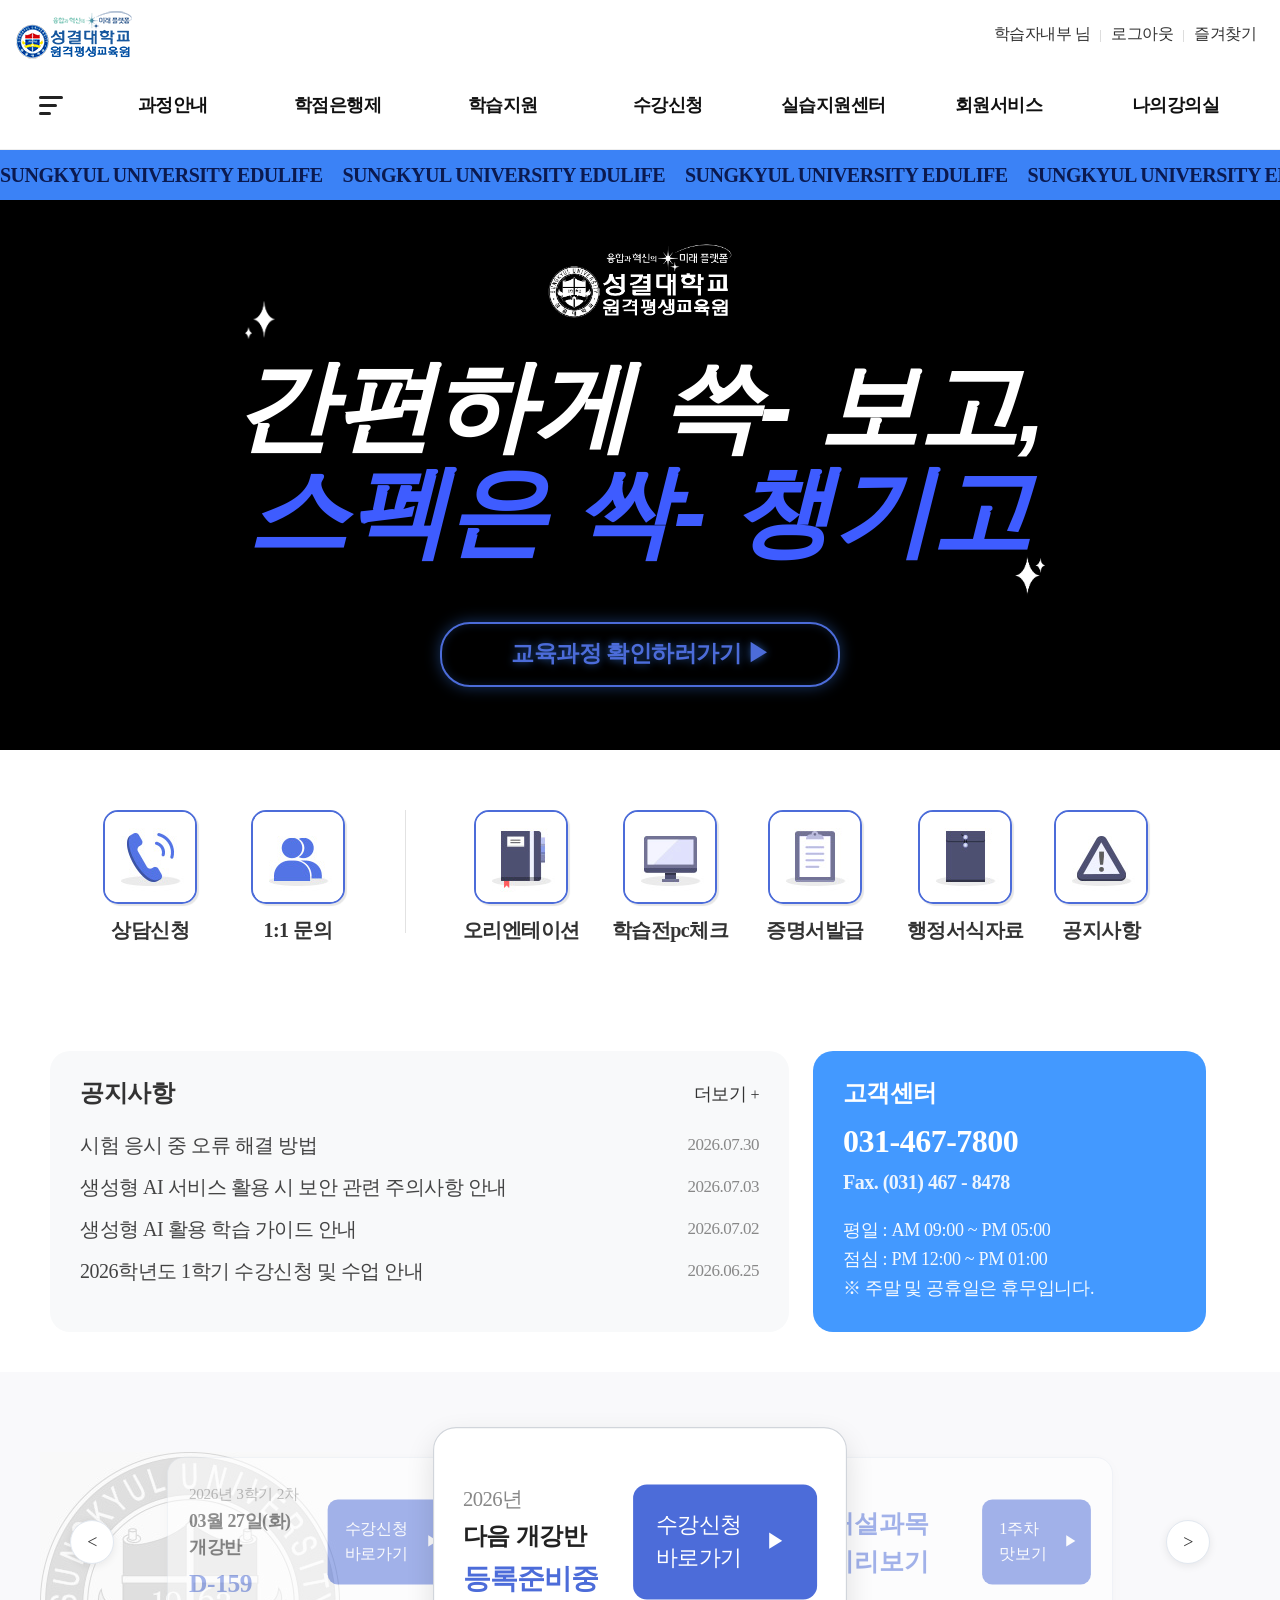
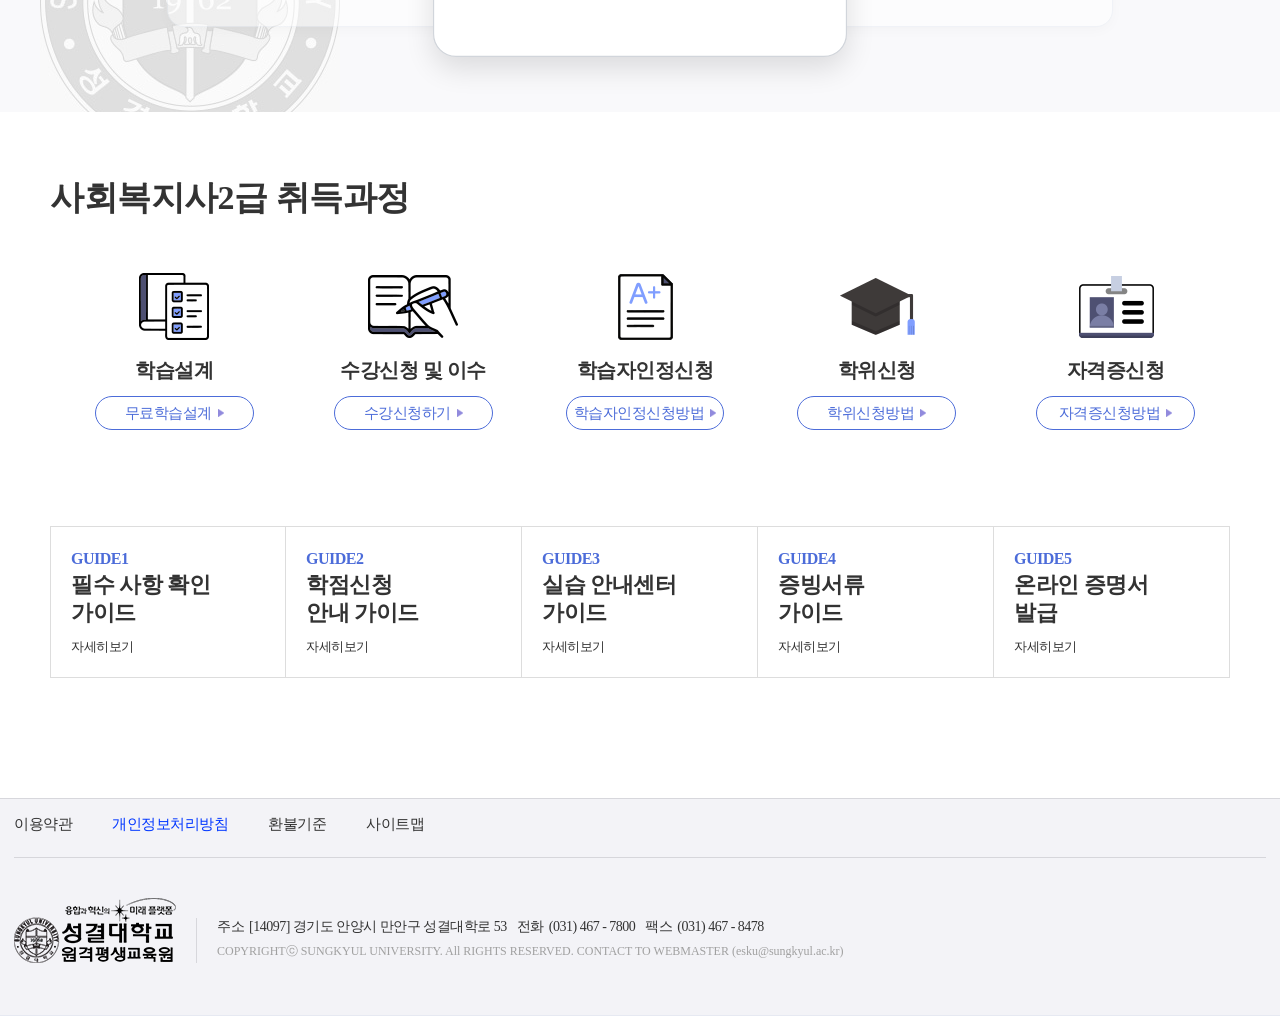
==== commit c629f96e: "Add files via upload" ====
--- a/index.html
+++ b/index.html
@@ -26,7 +26,7 @@
 <!-- script type="text/javascript" src="/js/jquery.min.js"></script>   새로넣음 검토필요 버젼업 ver3.1.1 -->
 <link href="./files/new_comm.css" rel="stylesheet" type="text/css">
 <link href="./files/new_main.css" rel="stylesheet" type="text/css">
-<link rel="stylesheet" href="./files/new_main2.css">"text/css">
+<link rel="stylesheet" href="./files/new_main2.css">
 <link rel="icon" href="https://edulife.sungkyul.ac.kr/img/favicon.ico" type="image/x-icon">
 <script>
 //홈페이지 리뉴얼하면서 getLoginNeed2 새로만듦: 로그인 경로가 틀림:2018-09-11201809
@@ -1137,12 +1137,12 @@
 
 
 
-<!-- skip menu 시작 -->
+<!-- skip menu 시작
 <div id="skip">
     <strong class="hide2">반복영역 건너뛰기</strong>
     <a href="https://edulife.sungkyul.ac.kr/lec/home/cyberlec/new_index.php#conts_pagviews" tabindex="1" title="본문바로가기">본문 바로가기</a>
 </div>
-<!-- skip menu 끝//-->
+skip menu 끝//-->
 
 
 <!-- UI Object -->
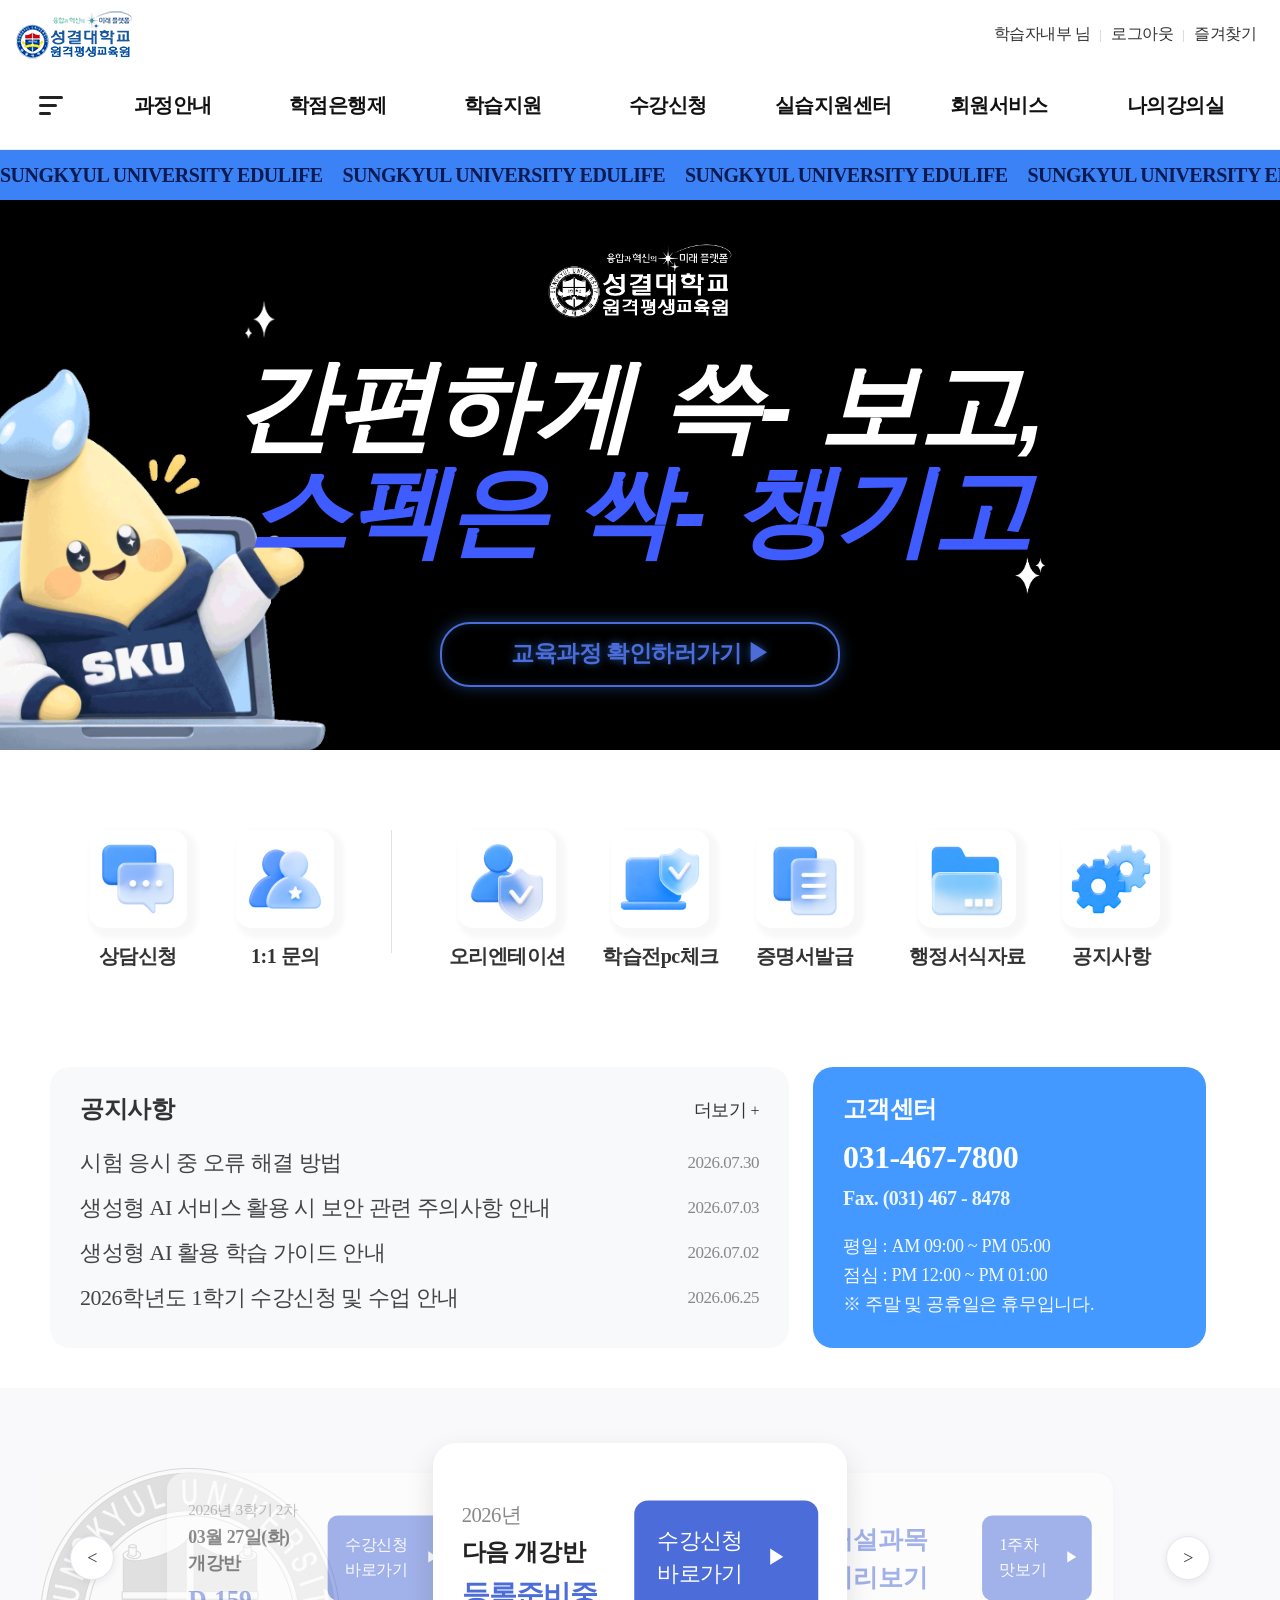
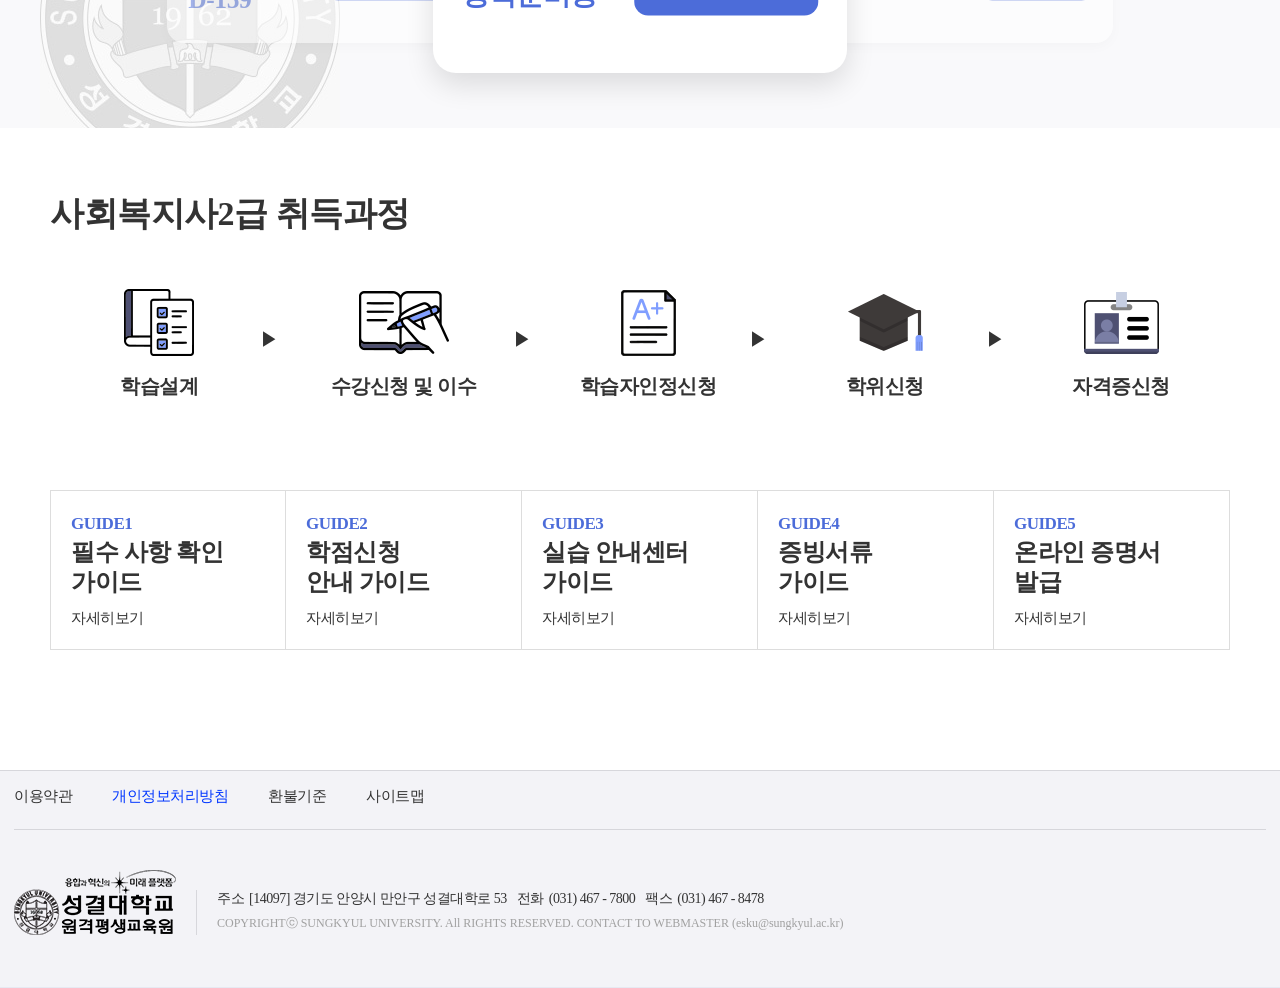
==== commit f05bd8b0: "Add files via upload" ====
--- a/index.html
+++ b/index.html
@@ -921,7 +921,7 @@
 .header_wrap nav { flex: 1; height: 100%; }
 .header_wrap ul.main_menu { display: flex; justify-content: space-between; align-items: center; height: 100%; margin: 0; padding: 0; list-style: none; }
 .header_wrap ul.main_menu > li { flex: 1; text-align: center; height: 100%; display: flex; align-items: center; justify-content: center; position: relative; margin: 0; }
-.header_wrap ul.main_menu > li > a { font-size: 18px; font-weight: 700; color: #111; display: inline-block; padding: 22px 0; position: relative; transition: color 0.25s ease; width: 100%; text-decoration: none; }
+.header_wrap ul.main_menu > li > a { font-size: 20px; font-weight: 700; color: #111; display: inline-block; padding: 22px 0; position: relative; transition: color 0.25s ease; width: 100%; text-decoration: none; }
 
 /* Dot + Line Hover 스르륵 애니메이션 */
 .header_wrap ul.main_menu > li > a::before { content: ''; position: absolute; top: 8px; left: calc(50% - 3px); width: 6px; height: 6px; background-color: #2a5ca5; border-radius: 50%; transform: scale(0); transition: transform 0.25s cubic-bezier(0.175, 0.885, 0.32, 1.275); }
@@ -986,15 +986,18 @@
 }
 .header_wrap .allmenu ul > li { margin-top: 12px; }
 .header_wrap .allmenu ul > li:first-child { margin-top: 0; }
-/* 4. 서브메뉴 안의 텍스트 상자 스타일 */
 .header_wrap .allmenu ul > li > a {
-  font-size: 15px;
-  font-weight: 400;
-  color: #444;
-  text-decoration: none;
-  transition: color 0.2s ease;
-  display: inline-block;
-  white-space: nowrap;
+    font-size: 20px; /* 원하시는 크기로 증대 (예: 18px~19px) */
+    font-weight: 400;
+    color: #444;
+    text-decoration: none;
+    transition: color 0.2s ease;
+    display: inline-block;
+    
+    /* [수정] 한 줄 고정 해제 및 단어 단위 줄바꿈 설정 */
+    white-space: normal; 
+    word-break: keep-all; 
+    line-height: 1.6; /* 줄바꿈 시 위아래 간격 조절 */
 }
 .header_wrap .allmenu ul > li:hover > a { color: #2a5ca5; font-weight: 800; transform: none; }
 
@@ -1221,7 +1224,7 @@
               <li><a href="https://edulife.sungkyul.ac.kr/lec/home/cyberlec/new_degree.php?q=content06">개강일정안내</a></li>
             </ul>
             <ul>
-              <li><a href="https://edulife.sungkyul.ac.kr/lec/home/cyberlec/new_support.php?q=content02_3">현장실습진행절차안내</a></li>
+              <li><a href="https://edulife.sungkyul.ac.kr/lec/home/cyberlec/new_support.php?q=content02_3">현장실습진행절차</a></li>
               <li><a href="https://edulife.sungkyul.ac.kr/lec/home/cyberlec/new_support.php?q=content02_1">현장실습서류안내 및 작성</a></li>
               <li><a href="https://edulife.sungkyul.ac.kr/lec/home/cyberlec/new_support.php?q=content02_2">현장실습기관안내</a></li>
             </ul>
@@ -1441,23 +1444,27 @@
 	
 .section_main {position: relative; height: 600px;}
 
-.section_menu {padding: 60px 0;}
+.section_menu {
+  padding-bottom: 50px;
+  padding-top: 80px;
+}
 .section_menu ul {display: inline-block; width: 100%;}
 .section_menu ul > li {position: relative; float: left; width: 8%; margin-left: 4.5%; text-align: center;}
-.section_menu ul > li:first-child {margin-left: 4.5%;}
+.section_menu ul > li:first-child {margin-left: 3.3%;}
 .section_menu ul > li:nth-child(3) {margin-left: 10%;}
 .section_menu ul > li:nth-child(3):before {content: ''; position: absolute; top: 0; left: -58px; display: inline-block; width: 1px; height: 123px; background: #e2e2e2;}
-.section_menu ul > li:nth-child(4){margin-left: 4.6%;}
-.section_menu ul > li:nth-child(5){margin-left: 5.1%;}
-.section_menu ul > li:nth-child(6){margin-left: 3.9%;}
+.section_menu ul > li:nth-child(4){margin-left: 5%;}
+.section_menu ul > li:nth-child(5){margin-left: 5%;}
+.section_menu ul > li:nth-child(6){margin-left: 5%;}
+.section_menu ul > li:nth-child(7){margin-left: 5%;}
 .section_menu ul > li > a {display: inline-block;}
 .section_menu ul > li > a > p {
   display: inline-block;
-  width: 94px;
-  height: 94px;
-  border: 2px solid #4c6cd9;
+  width: 98px;
+  height: 98px;
+/*  border: 2px solid #4c6cd9; */
   border-radius: 15px;
-  box-shadow: 2px 2px 1px 0 rgba(0, 0, 0, 0.1);
+  box-shadow: 5px 5px 5px 5px rgba(0, 0, 0, 0.03);
   overflow: hidden;
   transition: transform 0.3s ease, box-shadow 0.3s ease, border-color 0.3s ease;
 }
@@ -1465,7 +1472,7 @@
   transform: translateY(-5px);
   box-shadow: 0 8px 15px rgba(76, 108, 217, 0.25);
 }
-.section_menu ul > li > a > span {position: relative; display: inline-block; margin-top: 5px; font-size: 20px; font-weight: 600; letter-spacing: -0.5px;}
+.section_menu ul > li > a > span {position: relative; display: inline-block; margin-top: 7px; font-size: 20px; font-weight: 600; letter-spacing: -0.5px;}
 .section_menu ul > li > a > span:after {content: ''; position: absolute; bottom: -3px; left: 0; width: 100%; height: 2px; background: #4c6cd9; transform: scaleX(0);}
 .section_menu ul > li > a:hover > span:after {transform: scaleX(1); transition: transform 0.2s;}
 	
@@ -1569,7 +1576,7 @@
 }
 
 .notice_box ul li a p {
-	font-size: 20px;
+	font-size: 22px;
   margin: 0;
   overflow: hidden;
   text-overflow: ellipsis;
@@ -1739,14 +1746,41 @@
   justify-content: space-between;
   align-items: flex-start;
   width: 100%;
-  margin-left: -20px;
+  margin-left: -25px;
+}
+
+/* =========================================================
+   화살표 기본 스타일 및 Hover 애니메이션
+   ========================================================= */
+
+/* 1. 화살표 기본 스타일 (인라인 p태그 스타일 보완 및 트랜지션 설정) */
+.section_process .grid_container > p {
+    color: #333; /* 기본 화살표 색상 */
+    transition: color 0.3s ease, transform 0.3s ease;
+    display: inline-block;
+}
+
+/* 2. 카드에 hover 했을 때 '바로 뒤에 오는 화살표' 색상 변경 및 좌우 움직임 */
+.section_process .grid_item:hover + p {
+    color: #4c6cd9; /* 지정하신 포인트 컬러 */
+    animation: arrowBounce 0.3s infinite alternate ease-in-out;
+}
+
+/* 3. 화살표 좌우 흔들림 애니메이션 정의 */
+@keyframes arrowBounce {
+    0% {
+        transform: translateX(0);
+    }
+    100% {
+        transform: translateX(6px); /* 오른쪽으로 6px 이동 */
+    }
 }
 
 /* 카드 1개 단위 스타일 (a 태그로 변경되어 전체 영역 클릭 가능) */
 .section_process .grid_item {
   position: relative;
   flex: 1; /* 가로 폭 균등 분배 */
-  padding: 30px 15px;
+  padding: 30px 0;
   text-align: center;
   text-decoration: none;
   cursor: pointer;
@@ -1916,15 +1950,15 @@
 
 /* 3. 텍스트 스타일 및 Hover 시 흰색 변환 */
 .section_guide .box_container > a p {
-  font-size: 22px;
-  line-height: 28px;
+  font-size: 24px;
+  line-height: 30px;
   font-weight: 800;
   color: #333;
   transition: color 0.3s ease;
 }
 
 .section_guide .box_container > a p span {
-  font-size: 16px;
+  font-size: 17px;
   font-weight: 800;
   display: block;
   text-transform: uppercase;
@@ -1943,7 +1977,7 @@
   position: relative;
   display: inline-block;
   margin-top: 10px;
-  font-size: 13px;
+  font-size: 15px;
   color: #333;
   transition: color 0.3s ease;
 }
@@ -2037,6 +2071,7 @@
 			<!--		<ul><li class= "marquee-text" data-text="SUNGKYUL UNIVERSITY EDULIFE " style="width: 100%; height: 60px; background-color: #3e5cff;"><p class="edu_lang" style="color: #0e2497; text-align: center; font-size: 30px; position: relative; top: 15%; font-family:'Franklin Gothic Medium', 'Arial Narrow', Arial, sans-serif; overflow: hidden; white-space: nowrap;"> SUNGKYUL UNIVERSITY EDULIFE SUNGKYUL UNIVERSITY EDULIFE SUNGKYUL UNIVERSITY EDULIFE SUNGKYUL UNIVERSITY EDULIFE SUNGKYUL UNIVERSITY EDULIFE SUNGKYUL UNIVERSITY EDULIFE SUNGKYUL UNIVERSITY EDULIFE SUNGKYUL UNIVERSITY EDULIFE SUNGKYUL UNIVERSITY EDULIFE SUNGKYUL UNIVERSITY EDULIFE SUNGKYUL UNIVERSITY EDULIFE SUNGKYUL UNIVERSITY EDULIFE SUNGKYUL UNIVERSITY EDULIFE SUNGKYUL UNIVERSITY EDULIFE SUNGKYUL UNIVERSITY EDULIFE SUNGKYUL UNIVERSITY EDULIFE</p></li></ul>
 			-->		<div class="section_inner" style="position: relative; top: 125px;">
 					<img src="./files/logo_sku00.png" alt="성결대학교 원격평생교육원" style="width: 190px; position: relative; top: -135px;">
+          <img src="./files/skuah.gif" alt="스쿠아" style="width: 500px; position: absolute; top: -21px; left: -170px;">
 					<!-- 첫 번째 문구: 왼쪽에서 오른쪽으로 -->
 <p class="mbanner fly-left" style="font-size: 100px; color: #fff; font-family: 'CookieRun', sans-serif; position: relative; top: -190px; font-style: italic;">
   간편하게 쓱- 보고,
@@ -2060,13 +2095,13 @@
 		<div class="section_menu">
 			<div class="section_inner">
 				<ul>
-					<li><a href="https://edulife.sungkyul.ac.kr/lec/home/cyberlec/new_degree.php?q=content05_2"><p><img src="./files/ic_main01.jpg" alt=""></p><span>상담신청</span></a></li>
-					<li><a href="https://edulife.sungkyul.ac.kr/lec/home/cyberlec/bbs.php?id=qna"><p><img src="./files/ic_main02.jpg" alt=""></p><span>1:1 문의</span></a></li>
-					<li><a href="https://edulife.sungkyul.ac.kr/lec/home/cyberlec/body/new_index/default/guide2.php" target="_blank"><p><img src="./files/ic_main03.jpg" alt=""></p><span>오리엔테이션</span></a></li>
-					<li><a href="https://edulife.sungkyul.ac.kr/lec/home/cyberlec/new_lanpage.php?q=guide_pro"><p><img src="./files/ic_main04.jpg" alt=""></p><span>학습전pc체크</span></a></li>
-					<li><a href="https://edulife.sungkyul.ac.kr/lec/home/cyberlec/new_myclassroom.php?q=content05"><p><img src="./files/ic_main05.jpg" alt=""></p><span>증명서발급</span></a></li>
-					<li><a href="https://edulife.sungkyul.ac.kr/lec/home/cyberlec/bbs.php?id=fileboard3"><p><img src="./files/ic_main06.jpg" alt=""></p><span>행정서식자료</span></a></li>
-					<li><a href="https://edulife.sungkyul.ac.kr/lec/home/cyberlec/bbs.php?id=notice"><p><img src="./files/ic_main07.jpg" alt=""></p><span>공지사항</span></a></li>
+					<li><a href="https://edulife.sungkyul.ac.kr/lec/home/cyberlec/new_degree.php?q=content05_2"><p><img src="./files/ic_call.png" alt="" style="width: 90px; height: auto; padding-top: 4px;"></p><span>상담신청</span></a></li>
+					<li><a href="https://edulife.sungkyul.ac.kr/lec/home/cyberlec/bbs.php?id=qna"><p><img src="./files/ic_chat.png" alt="" style="width: 90px; height: auto; padding-top: 4px;"></p><span>1:1 문의</span></a></li>
+					<li><a href="https://edulife.sungkyul.ac.kr/lec/home/cyberlec/body/new_index/default/guide2.php" target="_blank"><p><img src="./files/ic_ori.png" alt="" style="width: 90px; height: auto; padding-top: 8px;"></p><span>오리엔테이션</span></a></li>
+					<li><a href="https://edulife.sungkyul.ac.kr/lec/home/cyberlec/new_lanpage.php?q=guide_pro"><p><img src="./files/ic_check.png " alt="" style="width: 98px; height: auto;"></p><span>학습전pc체크</span></a></li>
+					<li><a href="https://edulife.sungkyul.ac.kr/lec/home/cyberlec/new_myclassroom.php?q=content05"><p><img src="./files/ic_pap.png" alt="" style="width: 90px; height: auto; padding-top: 6px;"></p><span>증명서발급</span></a></li>
+					<li><a href="https://edulife.sungkyul.ac.kr/lec/home/cyberlec/bbs.php?id=fileboard3"><p><img src="./files/ic_file.png" alt="" style="width: 90px; height: auto; padding-top: 6px;"></p><span>행정서식자료</span></a></li>
+					<li><a href="https://edulife.sungkyul.ac.kr/lec/home/cyberlec/bbs.php?id=notice"><p><img src="./files/ic_set.png" alt="" style="width: 90px; height: auto; padding-top: 4px;"></p><span>공지사항</span></a></li>
 				</ul>
 			</div>
 		</div>
@@ -2207,44 +2242,55 @@
   <a href="https://edulife.sungkyul.ac.kr/lec/home/cyberlec/new_degree.php?q=content05_2" class="grid_item">
     <div>
       <span><img src="./files/ic_step01.png" alt="학습설계 아이콘"></span>
-      <p>학습설계</p>
-      <span class="btn_link">무료학습설계<span><img src="./files/ic_arrow01.png" alt="화살표"></span></span>
+      <p style="height: 28px; ">학습설계</p>
+<!--      <span class="btn_link">무료학습설계<span><img src="./files/ic_arrow01.png" alt="화살표"></span></span> -->
     </div>
   </a>
+  
+      <p style="font-size: 19px; position: relative; top: 67px; left: 17px;">▶</p>
 
   <!-- 2번 카드 -->
   <a href="https://edulife.sungkyul.ac.kr/lec/home/cyberlec/new_degree.php?q=content01" class="grid_item">
     <div>
       <span><img src="./files/ic_step02.png" alt="수강신청 아이콘"></span>
-      <p>수강신청 및 이수</p>
-      <span class="btn_link">수강신청하기<span><img src="./files/ic_arrow01.png" alt="화살표"></span></span>
+      <p style="height: 28px;">수강신청 및 이수</p>
+<!--      <span class="btn_link">수강신청하기<span><img src="./files/ic_arrow01.png" alt="화살표"></span></span> -->
     </div>
   </a>
+
+  
+      <p style="font-size: 19px; position: relative; top: 67px; left: 17px;">▶</p>
 
   <!-- 3번 카드 -->
   <a href="https://edulife.sungkyul.ac.kr/lec/home/cyberlec/new_credit.php?q=content02" class="grid_item">
     <div>
       <span><img src="./files/ic_step03.png" alt="학습자인정신청 아이콘"></span>
-      <p>학습자인정신청</p>
-      <span class="btn_link">학습자인정신청방법<span><img src="./files/ic_arrow01.png" alt="화살표"></span></span>
+      <p style="height: 28px;">학습자인정신청</p>
+<!--      <span class="btn_link">학습자인정신청방법<span><img src="./files/ic_arrow01.png" alt="화살표"></span></span> -->
     </div>
   </a>
+
+  
+      <p style="font-size: 19px; position: relative; top: 67px; left: 17px;">▶</p>
 
   <!-- 4번 카드 -->
   <a href="https://edulife.sungkyul.ac.kr/lec/home/cyberlec/new_credit.php?q=content03" class="grid_item">
     <div>
       <span><img src="./files/ic_step04.png" alt="학위신청 아이콘"></span>
-      <p>학위신청</p>
-      <span class="btn_link">학위신청방법<span><img src="./files/ic_arrow01.png" alt="화살표"></span></span>
+      <p style="height: 28px;">학위신청</p>
+<!--      <span class="btn_link">학위신청방법<span><img src="./files/ic_arrow01.png" alt="화살표"></span></span> -->
     </div>
   </a>
+
+  
+      <p style="font-size: 19px; position: relative; top: 67px; left: 17px;">▶</p>
 
   <!-- 5번 카드 -->
   <a href="https://edulife.sungkyul.ac.kr/lec/home/cyberlec/new_welfare.php?q=content03" class="grid_item">
     <div>
       <span><img src="./files/ic_step05.png" alt="자격증신청 아이콘"></span>
-      <p>자격증신청</p>
-      <span class="btn_link">자격증신청방법<span><img src="./files/ic_arrow01.png" alt="화살표"></span></span>
+      <p style="height: 28px;">자격증신청</p>
+<!--      <span class="btn_link">자격증신청방법<span><img src="./files/ic_arrow01.png" alt="화살표"></span></span> -->
     </div>
   </a>
 </div>
--- a/files/new_comm.css
+++ b/files/new_comm.css
@@ -540,6 +540,8 @@
   display: flex !important;
   justify-content: space-between !important;
   align-items: stretch !important;
+  border-right: 1px solid #f0f0f0 !important;
+  height: 100% !important;
 }
 
 /* 2. 각 메뉴 열(ul) 높이 100% 및 구분선 고정 */
@@ -551,8 +553,6 @@
   padding: 0 5px !important;
   margin: 0 !important;
   list-style: none !important;
-  border-right: 1px solid #f0f0f0 !important;
-  height: 100% !important;
 }
 
 body .header_wrap .allmenu .section_cont > ul:last-child {
--- a/files/new_main2.css
+++ b/files/new_main2.css
@@ -216,7 +216,6 @@
   height: 200px;
   padding: 15px 25px;
   background: #fff;
-  border: 1px solid #e2e8f0;
   border-radius: 20px;
   box-shadow: 0 4px 15px rgba(0,0,0,0.05);
   display: flex;
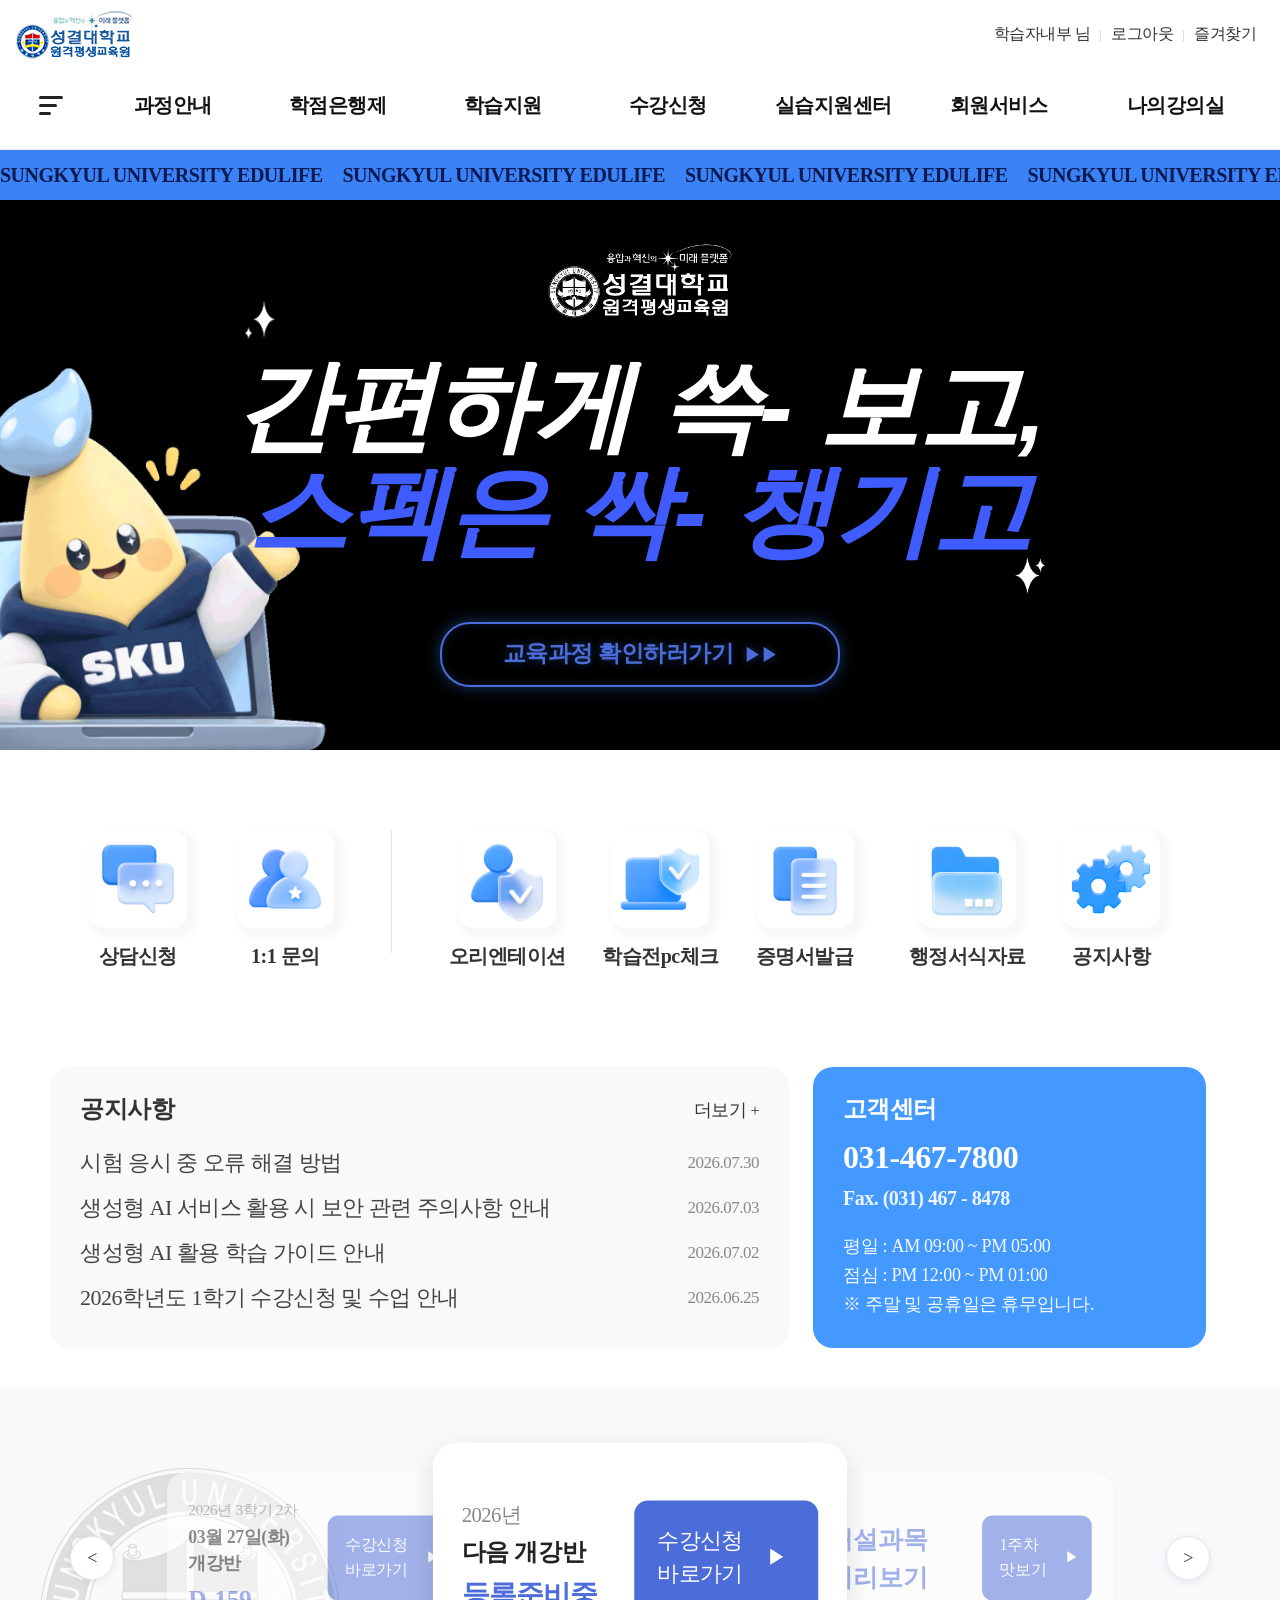
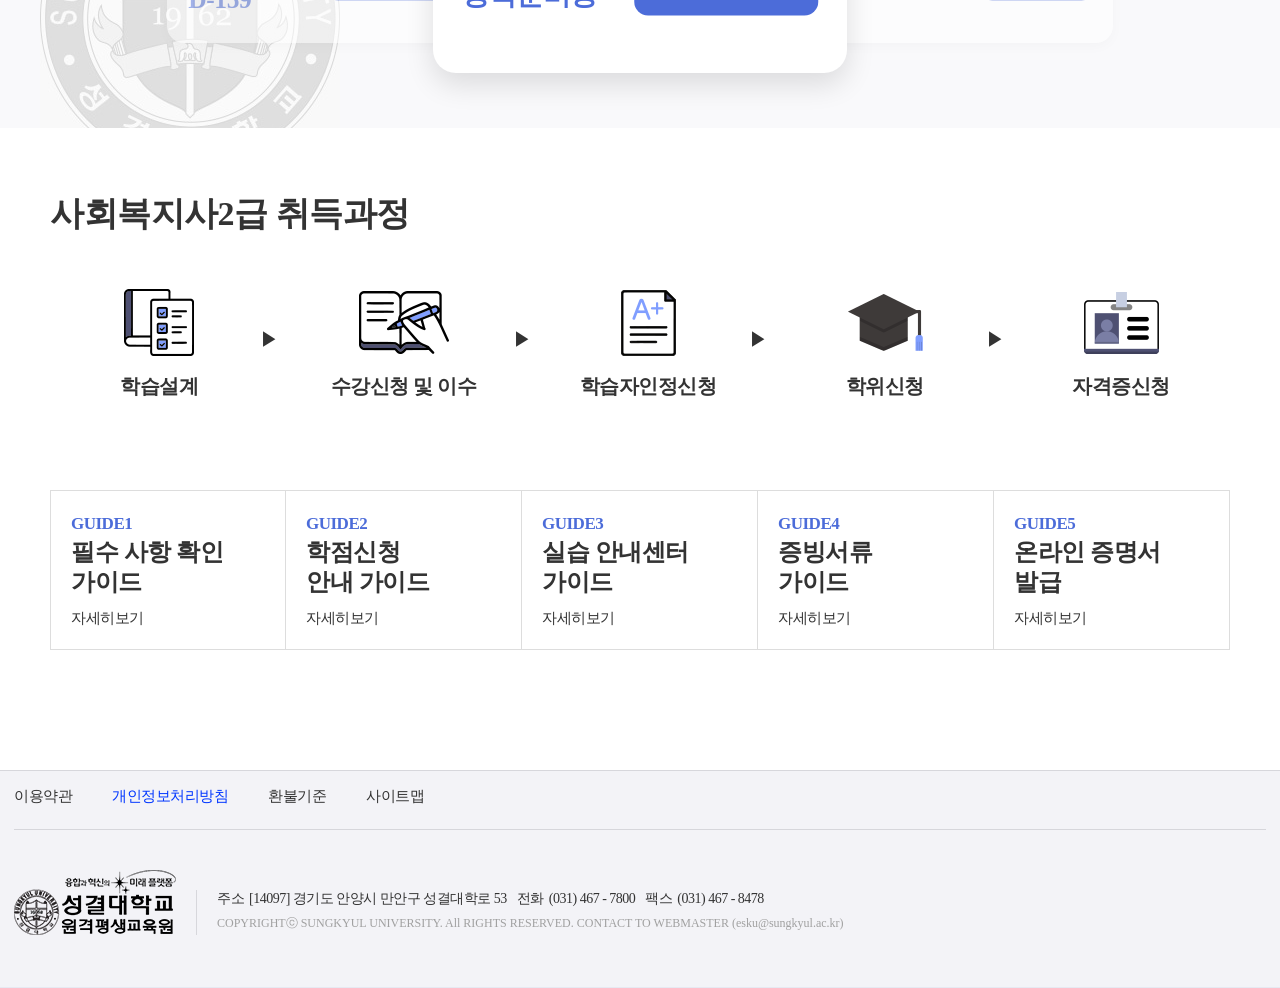
==== commit 1d23096a: "Add files via upload" ====
--- a/index.html
+++ b/index.html
@@ -1382,6 +1382,8 @@
 .pop_cont > a.btn_popzone {top: 225px; right: -122px; width: 198px; animation: txt_effect 0.8s infinite;}
 @keyframes txt_effect{0%{color: #fff}50%{color: #fff000;}}
 
+
+
 	
 .pop_wrap_bg {display: none; position: fixed; top: 0; left: 0; width: 100%; height: 100%; background: rgba(0,0,0,0.7); transition: all 1s; z-index: 1000;}
 .pop_wrap_bg.open {display: block;}
@@ -2012,6 +2014,21 @@
 	
 @media (max-width: 1280px) {
 	.side_menu {display: none;}
+}
+
+.mbanner_click .main_arrow {
+    display: inline-block;
+    margin-left: 6px;
+    animation: mainGlowArrowBounce 0.5s infinite alternate ease-in-out;
+}
+
+@keyframes mainGlowArrowBounce {
+    0% {
+        transform: translateX(0);
+    }
+    100% {
+        transform: translateX(6px);
+    }
 }
 
 </style>
@@ -2083,7 +2100,7 @@
 </span>
 					<li class="sparkle"><img src="./files/sparkle_1.png" alt="스파클 효과" style="width: 30px; height: auto; box-sizing: border-box; position: relative; top: -520px; left: -380px;"></li>
 					<li class="sparkle"><img src="./files/sparkle_2.png" alt="스파클 효과" style="width: 30px; height: auto; box-sizing: border-box; position: relative; top: -310px; left: 390px;"></li>
-					<a class="mbanner_click glowing-btn" href="https://edulife.sungkyul.ac.kr/lec/home/cyberlec/new_degree.php" style="width: 400px; height: 65px; border: 2px solid #4c6cd9; padding: 10px; display: inline-block; margin-top: 30px; color: #4c6cd9; border-radius: 30px; position: relative; top: -320px;"> <p style="font-size: 23px; padding-top: 3px;">교육과정 확인하러가기 ▶</p></a>
+					<a class="mbanner_click glowing-btn" href="https://edulife.sungkyul.ac.kr/lec/home/cyberlec/new_degree.php" style="width: 400px; height: 65px; border: 2px solid #4c6cd9; padding: 10px; display: inline-block; margin-top: 30px; color: #4c6cd9; border-radius: 30px; position: relative; top: -320px;"><p style="font-size: 23px; padding-top: 3px;">교육과정 확인하러가기 <span class="main_arrow"  style="font-size: 17px;">▶▶</span></p></a>
 				</div>
 		<!--			<img src="./files/logo_360.gif" alt="성결대학교 원격평생교육원" style="width: 420px; margin-bottom: -140px; margin-top: -210px;">
 					<p class="mbanner" style="font-size: 65px">배움의 힘으로<br><span style="color: #4c6cd9; font-size: 60px;">더 나은 내일</span>을 만듭니다</p>
--- a/files/new_main2.css
+++ b/files/new_main2.css
@@ -133,7 +133,7 @@
   /* 1. 평소에도 작동하는 테두리/글자 발광(Glow) 효과 */
   box-shadow: 0 0 15px rgba(59, 130, 246, 0.4),
               inset 0 0 10px rgba(59, 130, 246, 0.2);
-  text-shadow: 0 0 8px rgba(59, 130, 246, 0.6);
+  text-shadow: 0 0 8px rgba(59, 130, 246, 0.4);
   
   /* 발광 효과가 숨쉬듯 펄스(Pulse) 치는 애니메이션 */
   animation: pulse-glow 2.5s ease-in-out infinite alternate;
@@ -161,10 +161,10 @@
 /* 발광 은은하게 깜빡이는 효과 */
 @keyframes pulse-glow {
   0% {
-    box-shadow: 0 0 10px rgba(59, 130, 246, 0.3), inset 0 0 5px rgba(59, 130, 246, 0.2);
+    box-shadow: 0 0 10px rgba(59, 130, 246, 1), inset 0 0 5px rgba(59, 130, 246, 1);
   }
   100% {
-    box-shadow: 0 0 20px rgba(59, 130, 246, 0.7), inset 0 0 12px rgba(59, 130, 246, 0.4);
+    box-shadow: 0 0 20px rgba(59, 130, 246, 1), inset 0 0 12px rgba(59, 130, 246, 1);
   }
 }
 
